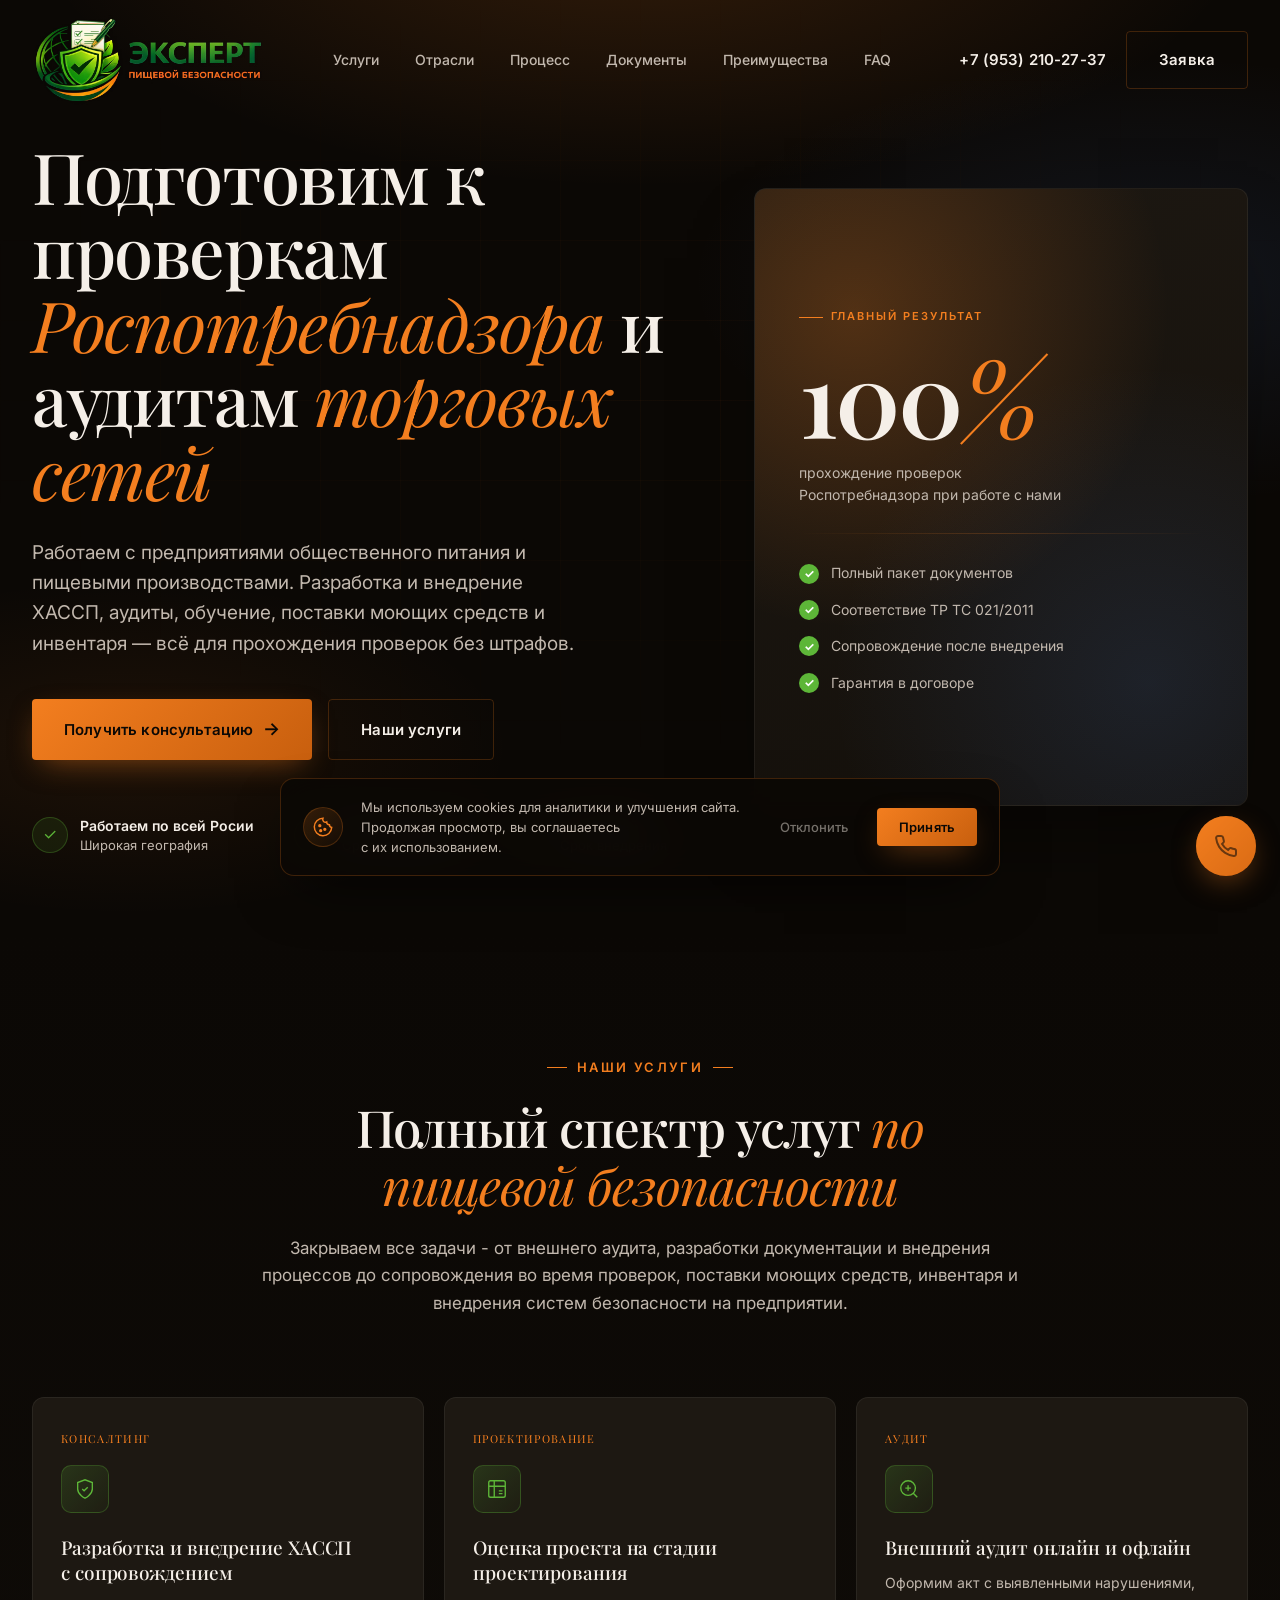
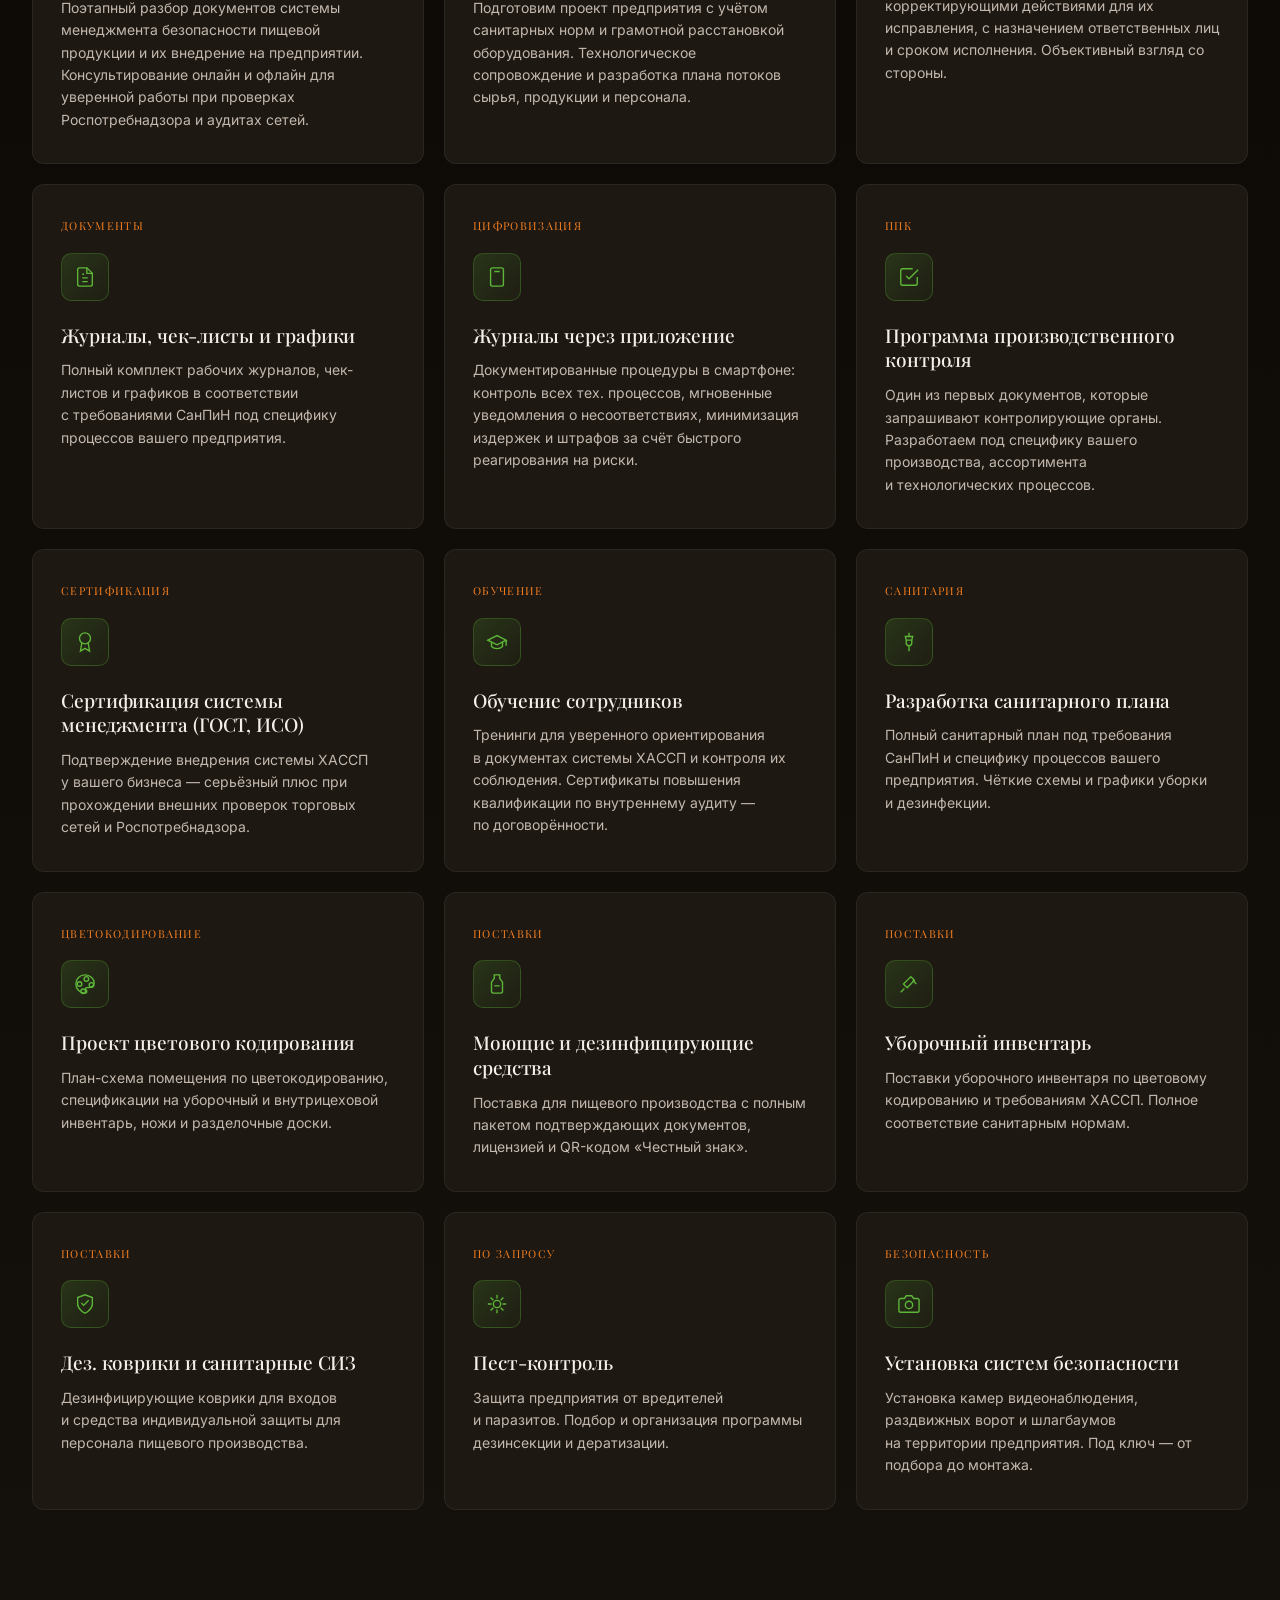
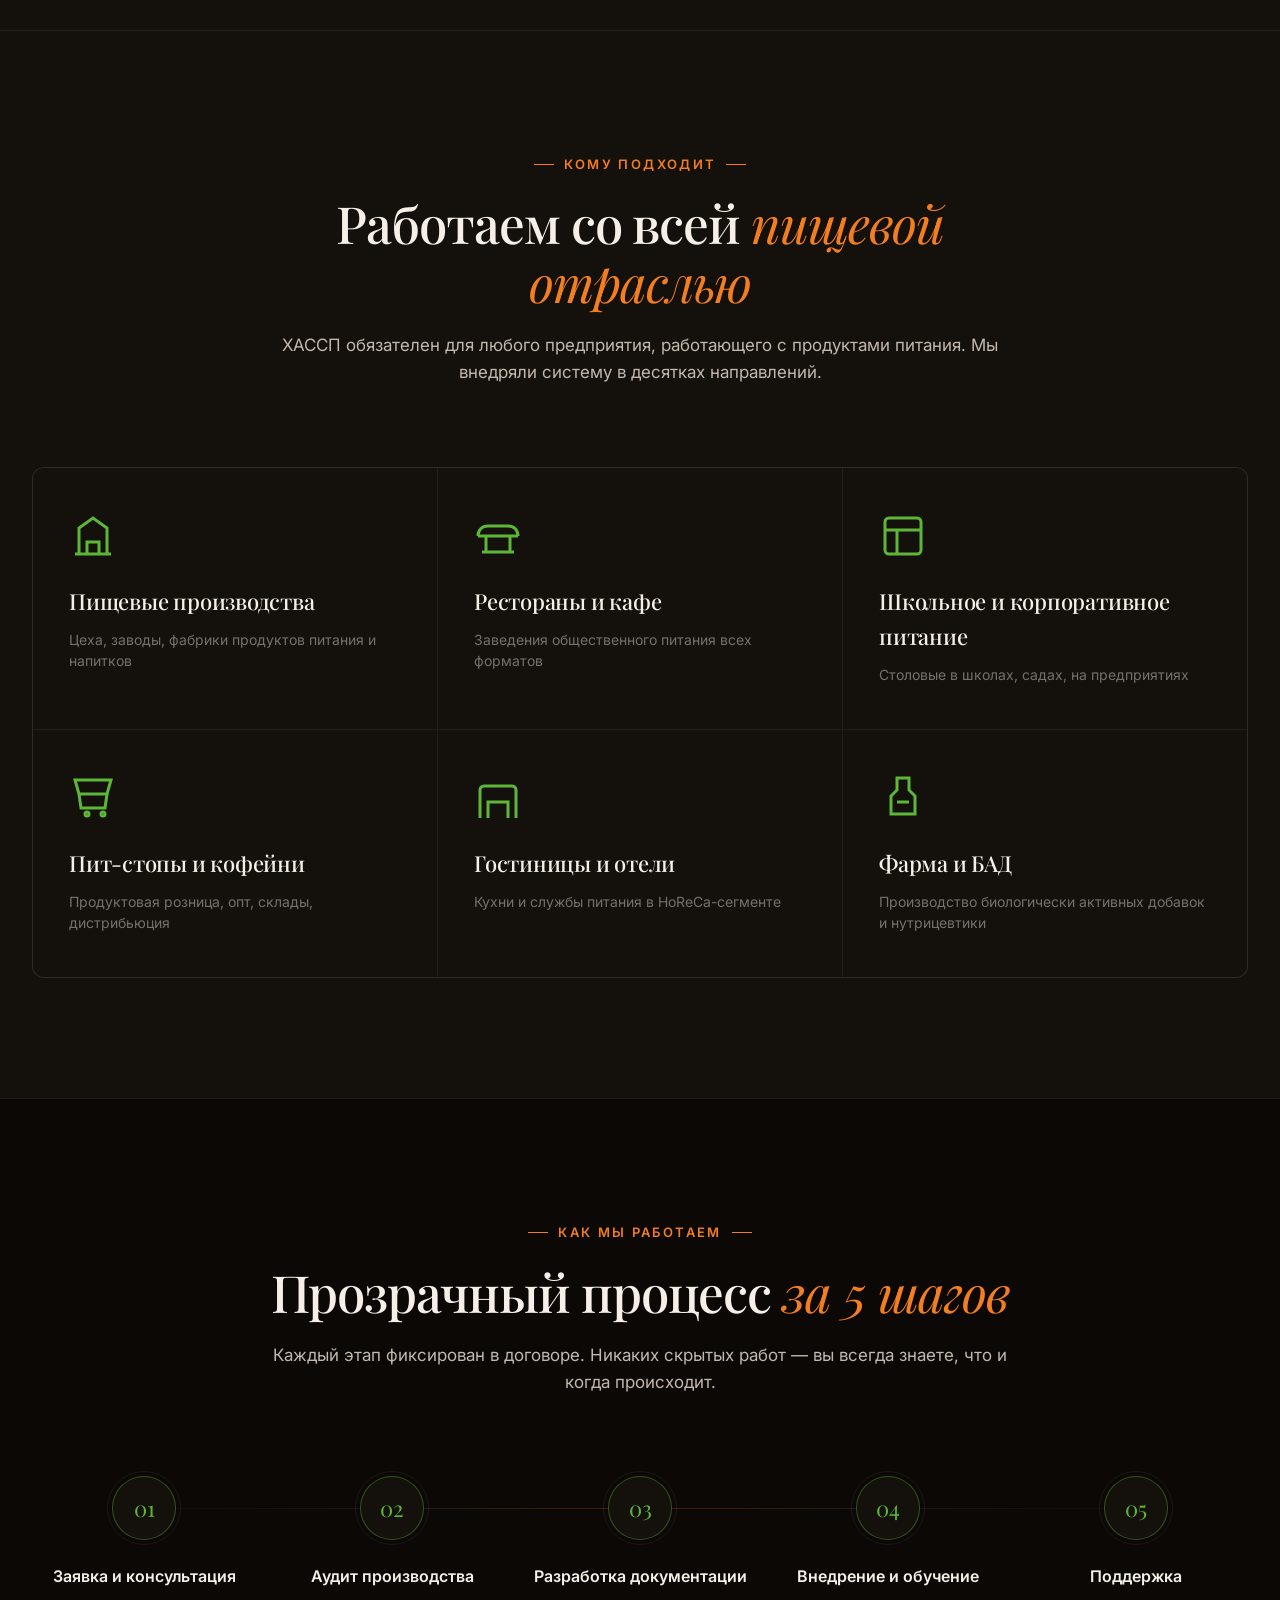
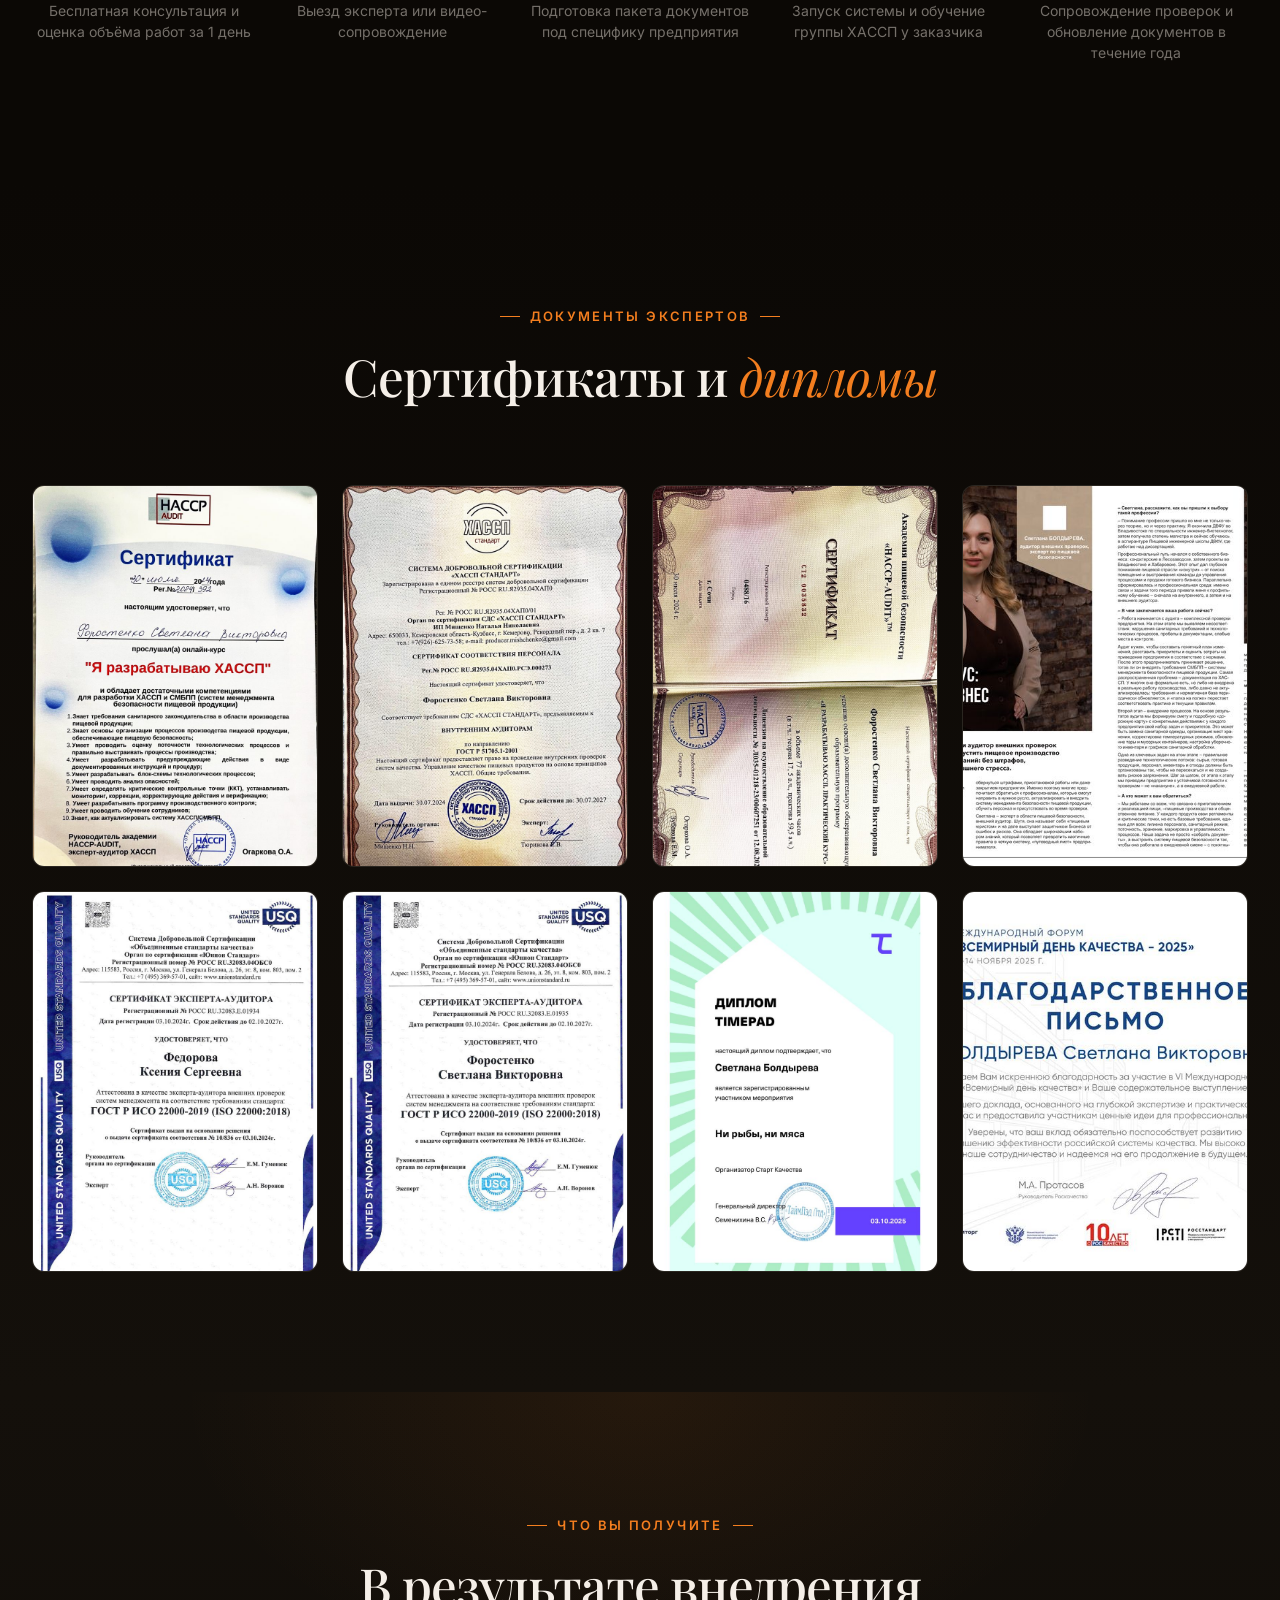
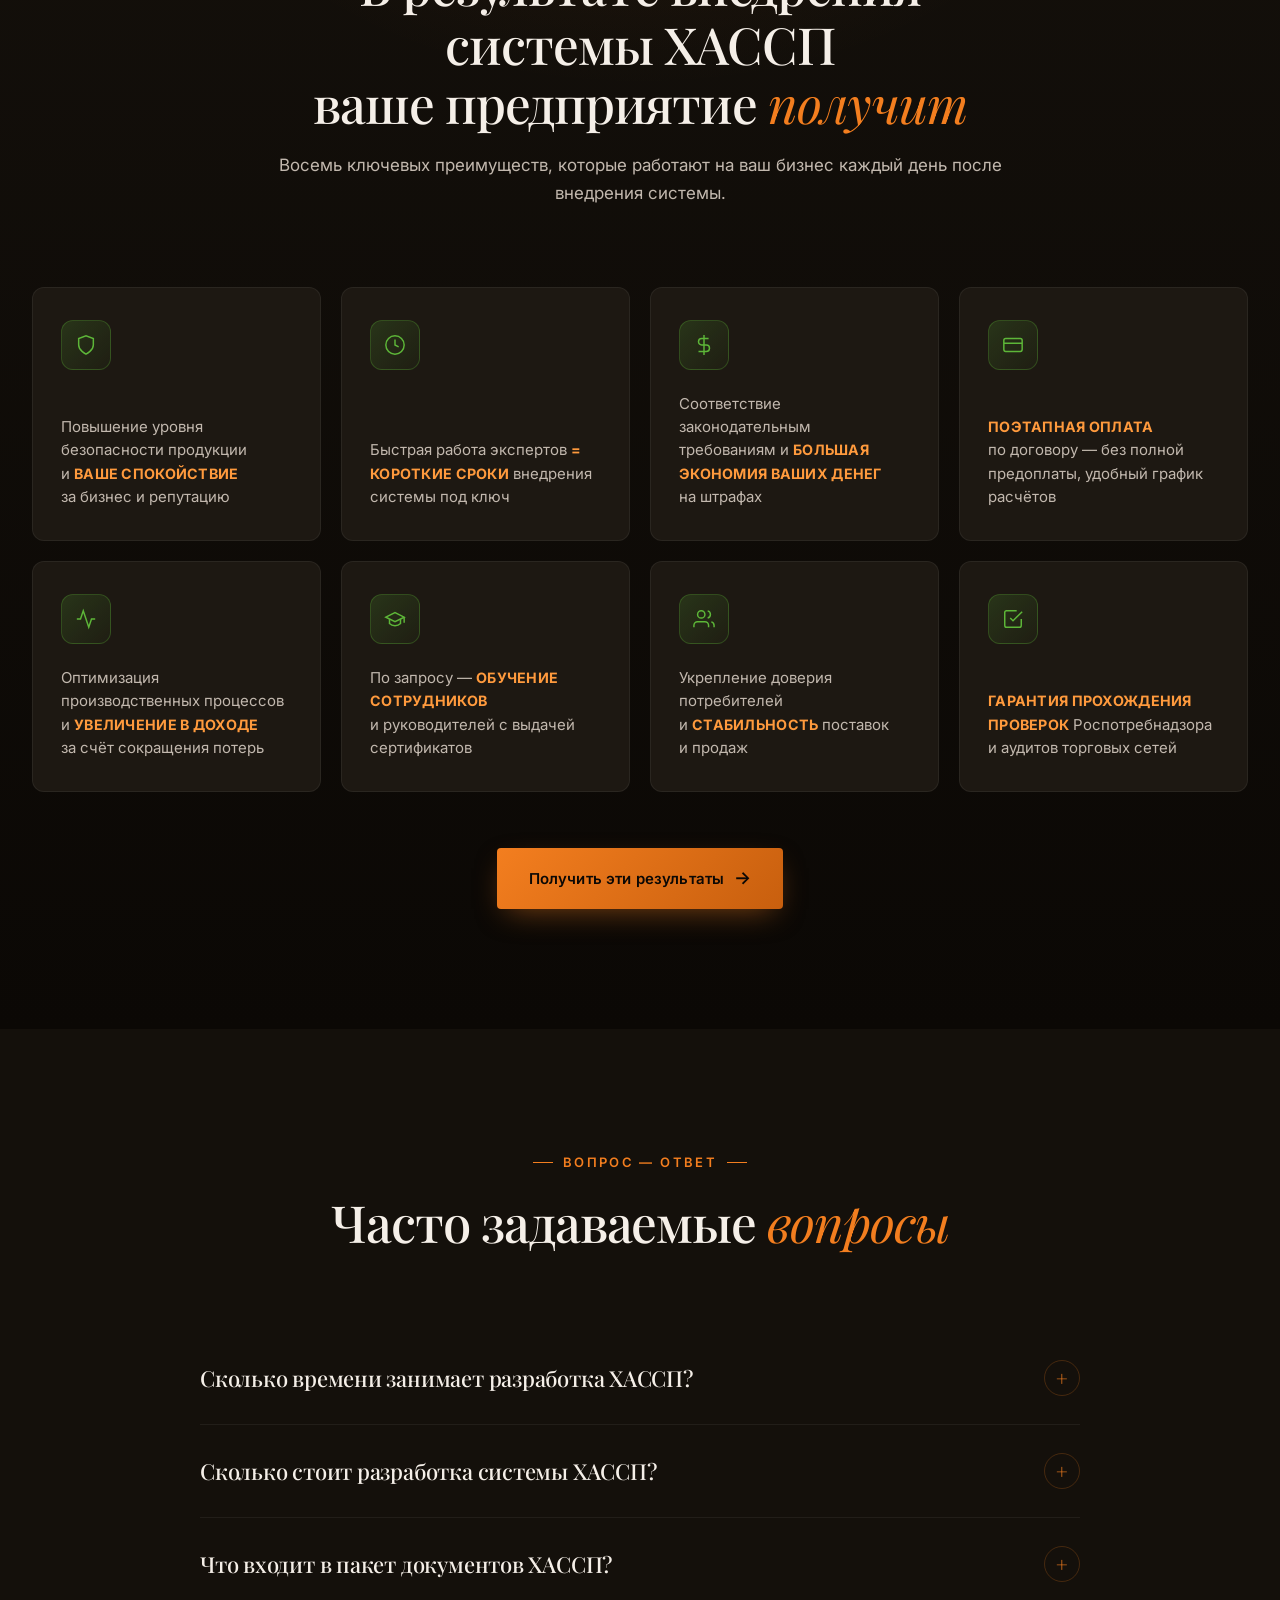
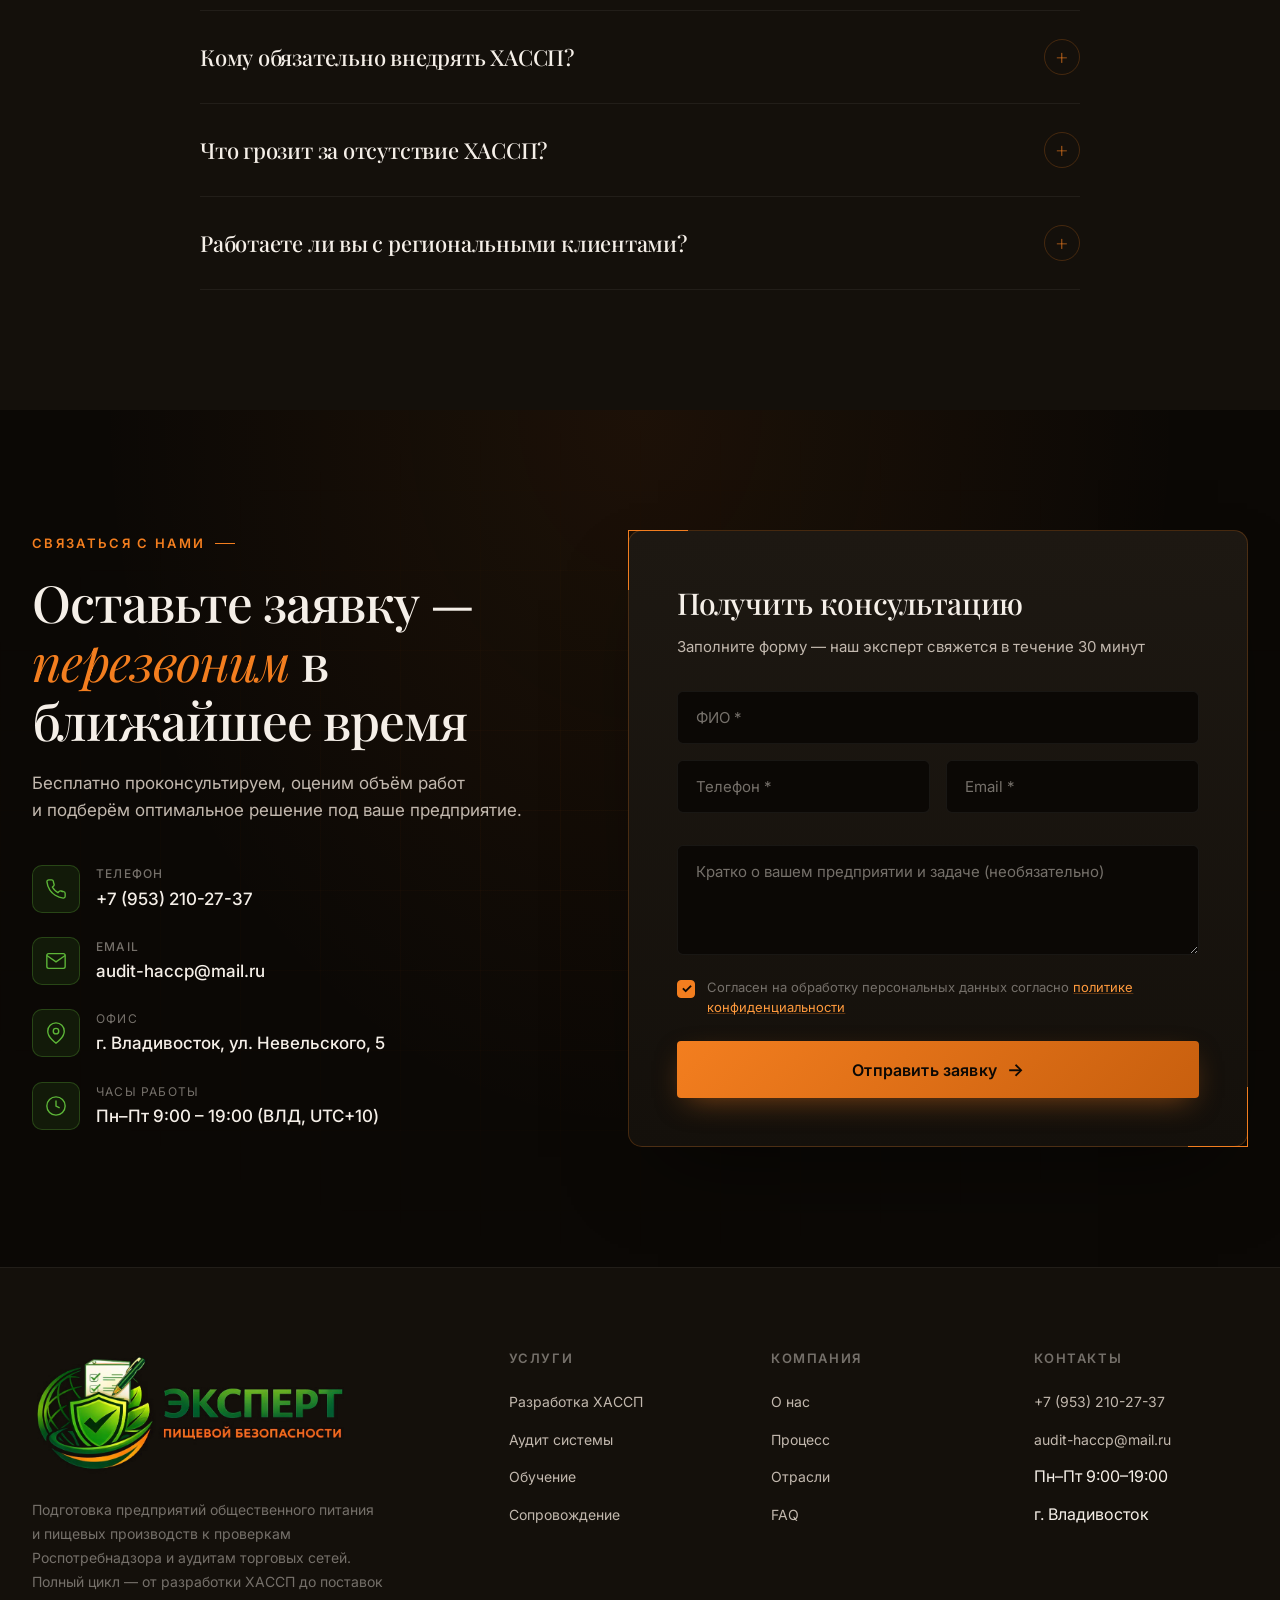
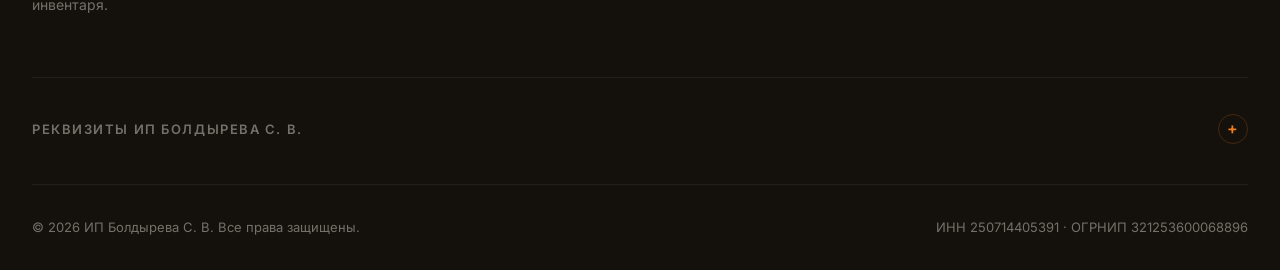
==== index.html @ 859c4bc2 "Some remarks" ====
<!DOCTYPE html>
<html lang="ru" dir="ltr">
<head>
<meta charset="UTF-8">
<meta name="viewport" content="width=device-width, initial-scale=1.0">
<meta http-equiv="X-UA-Compatible" content="IE=edge">

<!-- Primary Meta Tags -->
<title>Эксперт пищевой безопасности — ХАССП, аудит и подготовка к Роспотребнадзору во Владивостоке</title>
<meta name="description" content="Разработка и внедрение ХАССП под ключ для предприятий общепита и пищевых производств. Подготовка к проверкам Роспотребнадзора и аудитам торговых сетей. Гарантия в договоре. Владивосток, работаем по всей России.">
<meta name="keywords" content="ХАССП, HACCP, разработка ХАССП, внедрение ХАССП, ХАССП Владивосток, ХАССП Приморский край, аудит ХАССП, проверка Роспотребнадзора, подготовка к проверке Роспотребнадзора, программа производственного контроля, ППК, безопасность пищевой продукции, ТР ТС 021/2011, санитарный план, цветовое кодирование, аудит торговых сетей, обучение ХАССП, сертификация ИСО, ГОСТ Р ИСО 22000, моющие средства для пищевых производств, пест-контроль">
<meta name="author" content="ИП Болдырева Светлана Викторовна">
<meta name="robots" content="index, follow, max-snippet:-1, max-image-preview:large, max-video-preview:-1">
<meta name="googlebot" content="index, follow">
<meta name="yandex" content="index, follow">

<!-- Geo / Russian local SEO -->
<meta name="geo.region" content="RU-PRI">
<meta name="geo.placename" content="Владивосток">
<meta name="geo.position" content="43.1198;131.8869">
<meta name="ICBM" content="43.1198, 131.8869">

<!-- Theme & PWA -->
<meta name="theme-color" content="#0B0805">
<meta name="msapplication-TileColor" content="#0B0805">
<meta name="format-detection" content="telephone=no">
<link rel="manifest" href="manifest.json">

<!-- Favicons -->
<link rel="icon" type="image/x-icon" href="favicon.ico">
<link rel="icon" type="image/png" sizes="16x16" href="favicon-16.png">
<link rel="icon" type="image/png" sizes="32x32" href="favicon-32.png">
<link rel="icon" type="image/png" sizes="192x192" href="favicon-192.png">
<link rel="icon" type="image/png" sizes="512x512" href="favicon-512.png">
<link rel="apple-touch-icon" sizes="180x180" href="apple-touch-icon.png">

<!-- Canonical (REPLACE example.ru with real domain when registered) -->
<link rel="canonical" href="https://example.ru/">

<!-- Open Graph (Facebook, VK, Telegram) -->
<meta property="og:type" content="website">
<meta property="og:locale" content="ru_RU">
<meta property="og:site_name" content="Эксперт пищевой безопасности">
<meta property="og:title" content="Эксперт пищевой безопасности — ХАССП и подготовка к проверкам">
<meta property="og:description" content="Разработка и внедрение ХАССП под ключ. Подготовка к проверкам Роспотребнадзора и аудитам торговых сетей. Владивосток.">
<meta property="og:url" content="https://example.ru/">
<meta property="og:image" content="https://example.ru/og-image.jpg">
<meta property="og:image:width" content="1200">
<meta property="og:image:height" content="630">
<meta property="og:image:type" content="image/jpeg">
<meta property="og:image:alt" content="Эксперт пищевой безопасности — логотип на тёмном фоне">

<!-- Twitter Card -->
<meta name="twitter:card" content="summary_large_image">
<meta name="twitter:title" content="Эксперт пищевой безопасности — ХАССП и проверки Роспотребнадзора">
<meta name="twitter:description" content="Разработка и внедрение ХАССП. Подготовка к проверкам без штрафов. Владивосток, по всей России.">
<meta name="twitter:image" content="https://example.ru/og-image.jpg">

<!-- Yandex / Google site verification (UNCOMMENT and paste your codes after registering) -->
<!-- <meta name="yandex-verification" content="ВАШ_КОД_ЯНДЕКС_ВЕБМАСТЕР"> -->
<!-- <meta name="google-site-verification" content="ВАШ_КОД_GOOGLE_SEARCH_CONSOLE"> -->

<link rel="preconnect" href="https://fonts.googleapis.com">
<link rel="preconnect" href="https://fonts.gstatic.com" crossorigin>
<link href="https://fonts.googleapis.com/css2?family=Inter:wght@300;400;500;600;700&family=Playfair+Display:wght@400;500;600;700&display=swap" rel="stylesheet">
<style>
  :root {
    --bg-0: #0B0805;
    --bg-1: #14100B;
    --bg-2: #1D1812;
    --bg-3: #261F18;
    /* primary brand: orange from logo "ПИЩЕВОЙ БЕЗОПАСНОСТИ" */
    --gold: #F37E1F;
    --gold-light: #FF9A3D;
    --gold-dark: #C85F0E;
    /* secondary brand: green from logo "ЭКСПЕРТ" — used very sparingly */
    --orange: #5DB638;
    --orange-light: #7DD455;
    --blue: #4A7BCB;
    --text-primary: #F5EFE8;
    --text-secondary: #C2B8AE;
    --text-muted: #75706A;
    --border: rgba(243, 126, 31, 0.22);
    --border-soft: rgba(255, 255, 255, 0.06);
    --shadow-gold: 0 20px 60px -20px rgba(243, 126, 31, 0.35);
    --serif: 'Playfair Display', 'Times New Roman', serif;
    --sans: 'Inter', -apple-system, BlinkMacSystemFont, 'Segoe UI', sans-serif;
  }

  * { margin: 0; padding: 0; box-sizing: border-box; }

  html { scroll-behavior: smooth; }

  body {
    font-family: var(--sans);
    background: var(--bg-0);
    color: var(--text-primary);
    line-height: 1.6;
    -webkit-font-smoothing: antialiased;
    -moz-osx-font-smoothing: grayscale;
    overflow-x: hidden;
  }

  ::selection { background: var(--gold); color: var(--bg-0); }

  a { color: inherit; text-decoration: none; transition: color .2s ease; }
  img { max-width: 100%; display: block; }
  button { font-family: inherit; cursor: pointer; border: none; background: none; color: inherit; }

  .container {
    max-width: 1280px;
    margin: 0 auto;
    padding: 0 32px;
  }

  /* ============ NAVIGATION ============ */
  .nav {
    position: fixed;
    top: 0;
    left: 0;
    right: 0;
    z-index: 100;
    padding: 12px 0;
    transition: all .35s ease;
    backdrop-filter: blur(0px);
  }
  .nav.scrolled {
    background: rgba(11, 8, 5, 0.88);
    backdrop-filter: blur(20px);
    border-bottom: 1px solid var(--border-soft);
    padding: 8px 0;
  }
  .nav-inner {
    display: flex;
    align-items: center;
    justify-content: space-between;
    gap: 32px;
  }
  .logo {
    display: flex;
    align-items: center;
    gap: 14px;
    line-height: 1;
  }
  .logo-img {
    display: block;
    height: 96px;
    width: auto;
    transition: height .35s ease;
  }
  .nav.scrolled .logo-img { height: 72px; }
  .footer-brand .logo-img { height: 130px; }
  @media (max-width: 720px) {
    .logo-img { height: 64px; }
    .nav.scrolled .logo-img { height: 54px; }
    .footer-brand .logo-img { height: 92px; }
  }
  .nav-links {
    display: flex;
    gap: 36px;
    list-style: none;
    font-size: 14px;
    font-weight: 500;
  }
  .nav-links a {
    color: var(--text-secondary);
    position: relative;
  }
  .nav-links a:hover { color: var(--gold-light); }
  .nav-cta {
    display: flex;
    align-items: center;
    gap: 20px;
  }
  .nav-phone {
    font-weight: 600;
    font-size: 15px;
    letter-spacing: 0.01em;
  }
  .nav-phone:hover { color: var(--gold-light); }

  .burger {
    display: none;
    width: 40px;
    height: 40px;
    flex-direction: column;
    justify-content: center;
    align-items: center;
    gap: 5px;
  }
  .burger span {
    width: 22px;
    height: 2px;
    background: var(--text-primary);
    transition: all .3s ease;
  }
  .burger.open span:nth-child(1) { transform: translateY(7px) rotate(45deg); }
  .burger.open span:nth-child(2) { opacity: 0; }
  .burger.open span:nth-child(3) { transform: translateY(-7px) rotate(-45deg); }

  /* ============ BUTTONS ============ */
  .btn {
    display: inline-flex;
    align-items: center;
    justify-content: center;
    gap: 10px;
    padding: 16px 32px;
    font-family: var(--sans);
    font-size: 15px;
    font-weight: 600;
    letter-spacing: 0.01em;
    border-radius: 4px;
    transition: all .3s cubic-bezier(.2,.8,.2,1);
    cursor: pointer;
    white-space: nowrap;
  }
  .btn-primary {
    background: linear-gradient(135deg, var(--gold) 0%, var(--gold-dark) 100%);
    color: var(--bg-0);
    box-shadow: 0 10px 30px -10px rgba(243, 126, 31, 0.5);
  }
  .btn-primary:hover {
    transform: translateY(-2px);
    box-shadow: 0 16px 40px -10px rgba(243, 126, 31, 0.7);
  }
  .btn-outline {
    background: transparent;
    color: var(--text-primary);
    border: 1px solid var(--border);
  }
  .btn-outline:hover {
    background: rgba(243, 126, 31, 0.08);
    border-color: var(--gold);
    color: var(--gold-light);
  }
  .btn-ghost {
    color: var(--gold-light);
    padding: 12px 0;
    background: transparent;
    border: none;
  }
  .btn-ghost:hover { color: var(--gold); gap: 14px; }
  .btn-arrow { font-size: 18px; transition: transform .3s ease; }
  .btn:hover .btn-arrow { transform: translateX(4px); }

  /* ============ HERO ============ */
  .hero {
    min-height: 100vh;
    padding: 140px 0 80px;
    position: relative;
    overflow: hidden;
    display: flex;
    align-items: center;
  }
  .hero::before {
    content: '';
    position: absolute;
    inset: 0;
    background:
      radial-gradient(ellipse 80% 50% at 50% -10%, rgba(243, 126, 31, 0.18), transparent 60%),
      radial-gradient(ellipse 60% 40% at 90% 30%, rgba(74, 123, 203, 0.12), transparent 60%),
      radial-gradient(ellipse 50% 30% at 10% 80%, rgba(243, 126, 31, 0.08), transparent 60%);
    pointer-events: none;
  }
  .hero::after {
    content: '';
    position: absolute;
    inset: 0;
    background-image:
      linear-gradient(rgba(243, 126, 31, 0.04) 1px, transparent 1px),
      linear-gradient(90deg, rgba(243, 126, 31, 0.04) 1px, transparent 1px);
    background-size: 80px 80px;
    mask-image: radial-gradient(ellipse 80% 60% at 50% 40%, black, transparent 70%);
    -webkit-mask-image: radial-gradient(ellipse 80% 60% at 50% 40%, black, transparent 70%);
    pointer-events: none;
  }
  .hero-grid {
    display: grid;
    grid-template-columns: 1.3fr 1fr;
    gap: 80px;
    align-items: center;
    position: relative;
    z-index: 1;
  }
  .hero h1 {
    font-family: var(--serif);
    font-size: clamp(40px, 5.5vw, 76px);
    font-weight: 500;
    line-height: 1.05;
    letter-spacing: -0.02em;
    margin-bottom: 28px;
  }
  .hero h1 .accent {
    color: var(--gold);
    font-style: italic;
    font-weight: 400;
  }
  .hero-subtitle {
    font-size: 19px;
    line-height: 1.6;
    color: var(--text-secondary);
    margin-bottom: 40px;
    max-width: 560px;
  }
  .hero-actions {
    display: flex;
    gap: 16px;
    flex-wrap: wrap;
    margin-bottom: 56px;
  }
  .hero-trust {
    display: flex;
    gap: 40px;
    flex-wrap: wrap;
  }
  .hero-trust-item {
    display: flex;
    align-items: center;
    gap: 12px;
  }
  .hero-trust-icon {
    width: 36px;
    height: 36px;
    border-radius: 50%;
    background: rgba(243, 126, 31, 0.1);
    border: 1px solid var(--border);
    display: flex;
    align-items: center;
    justify-content: center;
    color: var(--gold);
    font-size: 16px;
    flex-shrink: 0;
  }
  .hero-trust-text {
    font-size: 13px;
    color: var(--text-secondary);
    line-height: 1.4;
  }
  .hero-trust-text strong {
    display: block;
    color: var(--text-primary);
    font-weight: 600;
    font-size: 14px;
  }

  /* Hero card / visual */
  .hero-card {
    position: relative;
    aspect-ratio: 4/5;
    border-radius: 12px;
    background: linear-gradient(160deg, var(--bg-2), var(--bg-1));
    border: 1px solid var(--border-soft);
    overflow: hidden;
    box-shadow: 0 40px 80px -30px rgba(0,0,0,0.5);
  }
  .hero-card::before {
    content: '';
    position: absolute;
    inset: 0;
    background:
      radial-gradient(circle at 20% 20%, rgba(243, 126, 31, 0.25), transparent 50%),
      radial-gradient(circle at 80% 80%, rgba(74, 123, 203, 0.15), transparent 50%);
  }
  .hero-card-content {
    position: absolute;
    inset: 0;
    padding: 44px;
    display: flex;
    flex-direction: column;
    justify-content: center;
    gap: 28px;
  }
  .hero-card-stat {
    text-align: left;
  }
  .hero-card-eyebrow {
    display: inline-flex;
    align-items: center;
    gap: 8px;
    font-size: 11px;
    font-weight: 600;
    letter-spacing: 0.18em;
    color: var(--gold);
    text-transform: uppercase;
    margin-bottom: 18px;
  }
  .hero-card-eyebrow::before {
    content: '';
    width: 24px;
    height: 1px;
    background: var(--gold);
  }
  .hero-card-stat-num {
    font-family: var(--serif);
    font-size: 104px;
    font-weight: 600;
    line-height: 1;
    color: var(--text-primary);
    letter-spacing: -0.03em;
  }
  .hero-card-stat-num span {
    color: var(--gold);
    font-style: italic;
    font-weight: 400;
  }
  .hero-card-stat-label {
    font-size: 14px;
    color: var(--text-secondary);
    margin-top: 14px;
    max-width: 280px;
    line-height: 1.55;
  }
  .hero-card-divider {
    height: 1px;
    background: linear-gradient(90deg, transparent, var(--border), transparent);
  }
  .hero-card-list {
    display: grid;
    gap: 14px;
  }
  .hero-card-list-item {
    display: flex;
    align-items: center;
    gap: 12px;
    font-size: 14px;
    color: var(--text-secondary);
  }
  .hero-card-check {
    width: 20px;
    height: 20px;
    border-radius: 50%;
    background: var(--gold);
    color: var(--bg-0);
    display: flex;
    align-items: center;
    justify-content: center;
    font-size: 12px;
    font-weight: 700;
    flex-shrink: 0;
  }

  /* ============ SECTIONS ============ */
  section { position: relative; }
  .section { padding: 120px 0; }
  .section-header {
    max-width: 760px;
    margin: 0 auto 80px;
    text-align: center;
  }
  .section-eyebrow {
    display: inline-block;
    font-size: 13px;
    font-weight: 600;
    letter-spacing: 0.18em;
    color: var(--gold);
    text-transform: uppercase;
    margin-bottom: 20px;
    position: relative;
    padding: 0 30px;
  }
  .section-eyebrow::before, .section-eyebrow::after {
    content: '';
    position: absolute;
    top: 50%;
    width: 20px;
    height: 1px;
    background: var(--gold);
  }
  .section-eyebrow::before { left: 0; }
  .section-eyebrow::after { right: 0; }
  .section-title {
    font-family: var(--serif);
    font-size: clamp(32px, 4vw, 52px);
    font-weight: 500;
    line-height: 1.15;
    letter-spacing: -0.02em;
    margin-bottom: 20px;
  }
  .section-title .accent { color: var(--gold); font-style: italic; font-weight: 400; }
  .section-subtitle {
    font-size: 17px;
    line-height: 1.6;
    color: var(--text-secondary);
  }
  .section-header.left { text-align: left; margin-left: 0; }
  .section-header.left .section-eyebrow { padding-left: 0; }
  .section-header.left .section-eyebrow::before { display: none; }

  /* ============ SERVICES ============ */
  .services {
    background:
      linear-gradient(180deg, var(--bg-0) 0%, var(--bg-1) 100%);
  }
  .services-grid {
    display: grid;
    grid-template-columns: repeat(3, 1fr);
    gap: 20px;
  }
  .service-card {
    background: var(--bg-2);
    border: 1px solid var(--border-soft);
    border-radius: 12px;
    padding: 32px 28px;
    position: relative;
    overflow: hidden;
    transition: all .4s cubic-bezier(.2,.8,.2,1);
    display: flex;
    flex-direction: column;
  }
  .service-card::before {
    content: '';
    position: absolute;
    top: 0;
    left: 0;
    width: 100%;
    height: 1px;
    background: linear-gradient(90deg, transparent, var(--gold), transparent);
    opacity: 0;
    transition: opacity .4s ease;
  }
  .service-card::after {
    content: '';
    position: absolute;
    top: 0;
    right: 0;
    width: 220px;
    height: 220px;
    background: radial-gradient(circle, rgba(243, 126, 31, 0.08), transparent 70%);
    pointer-events: none;
    opacity: 0;
    transition: opacity .4s ease;
  }
  .service-card:hover {
    border-color: var(--border);
    transform: translateY(-4px);
  }
  .service-card:hover::before, .service-card:hover::after { opacity: 1; }
  .service-num {
    font-family: var(--serif);
    font-size: 14px;
    color: var(--gold);
    margin-bottom: 24px;
    letter-spacing: 0.1em;
  }
  .service-icon {
    width: 56px;
    height: 56px;
    border-radius: 10px;
    background: linear-gradient(135deg, rgba(243, 126, 31, 0.15), rgba(243, 126, 31, 0.05));
    border: 1px solid var(--border);
    display: flex;
    align-items: center;
    justify-content: center;
    margin-bottom: 28px;
    color: var(--gold);
  }
  .service-icon svg { width: 26px; height: 26px; stroke-width: 1.5; }
  .service-title {
    font-family: var(--serif);
    font-size: 26px;
    font-weight: 500;
    line-height: 1.25;
    margin-bottom: 14px;
    letter-spacing: -0.01em;
  }
  .service-desc {
    color: var(--text-secondary);
    font-size: 15px;
    line-height: 1.65;
    margin-bottom: 24px;
  }
  .service-list {
    list-style: none;
    margin-bottom: 28px;
  }
  .service-list li {
    padding: 10px 0;
    border-top: 1px solid var(--border-soft);
    font-size: 14px;
    color: var(--text-secondary);
    display: flex;
    align-items: center;
    gap: 10px;
  }
  .service-list li::before {
    content: '';
    width: 4px;
    height: 4px;
    background: var(--gold);
    border-radius: 50%;
    flex-shrink: 0;
  }

  /* ============ INDUSTRIES ============ */
  .industries {
    background: var(--bg-1);
    border-top: 1px solid var(--border-soft);
    border-bottom: 1px solid var(--border-soft);
  }
  .industries-grid {
    display: grid;
    grid-template-columns: repeat(3, 1fr);
    gap: 1px;
    background: var(--border-soft);
    border: 1px solid var(--border-soft);
    border-radius: 12px;
    overflow: hidden;
  }
  .industry {
    background: var(--bg-1);
    padding: 44px 36px;
    transition: all .3s ease;
    cursor: default;
  }
  .industry:hover {
    background: var(--bg-2);
  }
  .industry-icon {
    width: 48px;
    height: 48px;
    color: var(--gold);
    margin-bottom: 24px;
  }
  .industry-icon svg { width: 100%; height: 100%; stroke-width: 1.5; }
  .industry-title {
    font-family: var(--serif);
    font-size: 22px;
    font-weight: 500;
    margin-bottom: 10px;
    letter-spacing: -0.01em;
  }
  .industry-desc {
    color: var(--text-muted);
    font-size: 14px;
    line-height: 1.5;
  }

  /* ============ PROCESS ============ */
  .process-grid {
    display: grid;
    grid-template-columns: repeat(5, 1fr);
    gap: 24px;
    position: relative;
  }
  .process-grid::before {
    content: '';
    position: absolute;
    top: 32px;
    left: 5%;
    right: 5%;
    height: 1px;
    background: linear-gradient(90deg, transparent, var(--border), transparent);
    z-index: 0;
  }
  .process-step {
    position: relative;
    z-index: 1;
    text-align: center;
  }
  .process-step-num {
    width: 64px;
    height: 64px;
    border-radius: 50%;
    background: var(--bg-1);
    border: 1px solid var(--border);
    display: flex;
    align-items: center;
    justify-content: center;
    font-family: var(--serif);
    font-size: 22px;
    color: var(--gold);
    margin: 0 auto 24px;
    position: relative;
  }
  .process-step-num::after {
    content: '';
    position: absolute;
    inset: -6px;
    border: 1px solid var(--border-soft);
    border-radius: 50%;
  }
  .process-step-title {
    font-size: 16px;
    font-weight: 600;
    margin-bottom: 10px;
    color: var(--text-primary);
  }
  .process-step-desc {
    font-size: 14px;
    color: var(--text-muted);
    line-height: 1.5;
  }

  /* ============ ADVANTAGES ============ */
  .advantages {
    background: linear-gradient(180deg, var(--bg-1) 0%, var(--bg-0) 100%);
  }
  .adv-layout {
    display: grid;
    grid-template-columns: 1fr 1.2fr;
    gap: 80px;
    align-items: center;
  }
  .adv-list {
    display: grid;
    gap: 1px;
    background: var(--border-soft);
    border-top: 1px solid var(--border-soft);
    border-bottom: 1px solid var(--border-soft);
  }
  .adv-item {
    background: var(--bg-0);
    padding: 32px 0;
    display: grid;
    grid-template-columns: 60px 1fr auto;
    gap: 24px;
    align-items: center;
    transition: all .3s ease;
  }
  .adv-item:hover { background: var(--bg-2); padding-left: 12px; padding-right: 12px; }
  .adv-num {
    font-family: var(--serif);
    font-size: 14px;
    color: var(--gold);
    letter-spacing: 0.1em;
  }
  .adv-content h3 {
    font-family: var(--serif);
    font-size: 22px;
    font-weight: 500;
    margin-bottom: 8px;
    letter-spacing: -0.01em;
  }
  .adv-content p {
    color: var(--text-secondary);
    font-size: 14px;
    line-height: 1.6;
  }
  .adv-arrow {
    color: var(--text-muted);
    font-size: 22px;
    transition: all .3s ease;
  }
  .adv-item:hover .adv-arrow { color: var(--gold); transform: translateX(4px); }
  .adv-text .section-eyebrow { padding-left: 0; }
  .adv-text .section-eyebrow::before { display: none; }

  /* ============ FAQ ============ */
  .faq {
    background: var(--bg-1);
  }
  .faq-list {
    max-width: 880px;
    margin: 0 auto;
  }
  .faq-item {
    border-bottom: 1px solid var(--border-soft);
  }
  .faq-question {
    width: 100%;
    padding: 28px 0;
    display: flex;
    justify-content: space-between;
    align-items: center;
    gap: 24px;
    text-align: left;
    font-family: var(--serif);
    font-size: 22px;
    font-weight: 500;
    color: var(--text-primary);
    transition: color .2s ease;
    letter-spacing: -0.01em;
  }
  .faq-question:hover { color: var(--gold-light); }
  .faq-toggle {
    width: 36px;
    height: 36px;
    border-radius: 50%;
    border: 1px solid var(--border);
    color: var(--gold);
    flex-shrink: 0;
    display: flex;
    align-items: center;
    justify-content: center;
    transition: all .3s ease;
    font-size: 20px;
  }
  .faq-item.open .faq-toggle {
    background: var(--gold);
    color: var(--bg-0);
    transform: rotate(45deg);
  }
  .faq-answer {
    max-height: 0;
    overflow: hidden;
    transition: max-height .4s ease, padding .4s ease;
  }
  .faq-item.open .faq-answer {
    max-height: 400px;
    padding-bottom: 28px;
  }
  .faq-answer p {
    color: var(--text-secondary);
    font-size: 16px;
    line-height: 1.7;
    max-width: 760px;
  }

  /* ============ CONTACT FORM ============ */
  .contact {
    background:
      radial-gradient(ellipse at top, rgba(243, 126, 31, 0.08), transparent 60%),
      var(--bg-0);
    overflow: hidden;
    position: relative;
  }
  .contact::before {
    content: '';
    position: absolute;
    inset: 0;
    background-image:
      linear-gradient(rgba(243, 126, 31, 0.04) 1px, transparent 1px),
      linear-gradient(90deg, rgba(243, 126, 31, 0.04) 1px, transparent 1px);
    background-size: 80px 80px;
    mask-image: radial-gradient(ellipse 60% 50% at 50% 50%, black, transparent);
    -webkit-mask-image: radial-gradient(ellipse 60% 50% at 50% 50%, black, transparent);
    pointer-events: none;
  }
  .contact-grid {
    display: grid;
    grid-template-columns: 1fr 1.2fr;
    gap: 80px;
    align-items: start;
    position: relative;
    z-index: 1;
  }
  .contact-info .section-eyebrow { padding-left: 0; }
  .contact-info .section-eyebrow::before { display: none; }
  .contact-list {
    margin-top: 40px;
    display: grid;
    gap: 24px;
  }
  .contact-item {
    display: grid;
    grid-template-columns: 48px 1fr;
    gap: 16px;
    align-items: center;
  }
  .contact-icon {
    width: 48px;
    height: 48px;
    border-radius: 10px;
    background: rgba(243, 126, 31, 0.08);
    border: 1px solid var(--border);
    display: flex;
    align-items: center;
    justify-content: center;
    color: var(--gold);
  }
  .contact-icon svg { width: 22px; height: 22px; stroke-width: 1.5; }
  .contact-label {
    font-size: 12px;
    color: var(--text-muted);
    letter-spacing: 0.1em;
    text-transform: uppercase;
    margin-bottom: 2px;
  }
  .contact-value {
    font-size: 17px;
    font-weight: 500;
    color: var(--text-primary);
  }
  .contact-value:hover { color: var(--gold-light); }

  .form-card {
    background: linear-gradient(180deg, var(--bg-2), var(--bg-1));
    border: 1px solid var(--border);
    border-radius: 14px;
    padding: 48px;
    position: relative;
    box-shadow: 0 40px 80px -30px rgba(0,0,0,0.5);
  }
  .form-card-corner {
    position: absolute;
    width: 60px;
    height: 60px;
    border: 1px solid var(--gold);
  }
  .form-card-corner.tl { top: -1px; left: -1px; border-right: 0; border-bottom: 0; }
  .form-card-corner.br { bottom: -1px; right: -1px; border-left: 0; border-top: 0; }
  .form-title {
    font-family: var(--serif);
    font-size: 30px;
    font-weight: 500;
    margin-bottom: 8px;
    letter-spacing: -0.01em;
  }
  .form-subtitle {
    color: var(--text-secondary);
    margin-bottom: 32px;
    font-size: 15px;
  }
  .form-row {
    display: grid;
    grid-template-columns: 1fr 1fr;
    gap: 16px;
    margin-bottom: 16px;
  }
  .form-field {
    margin-bottom: 16px;
    position: relative;
  }
  .form-field input,
  .form-field textarea {
    width: 100%;
    padding: 16px 18px;
    background: var(--bg-0);
    border: 1px solid var(--border-soft);
    border-radius: 6px;
    color: var(--text-primary);
    font-family: inherit;
    font-size: 15px;
    transition: all .25s ease;
    font-weight: 400;
  }
  .form-field textarea {
    resize: vertical;
    min-height: 110px;
    font-family: inherit;
  }
  .form-field input::placeholder,
  .form-field textarea::placeholder {
    color: var(--text-muted);
  }
  .form-field input:focus,
  .form-field textarea:focus {
    outline: none;
    border-color: var(--gold);
    box-shadow: 0 0 0 4px rgba(243, 126, 31, 0.08);
    background: var(--bg-1);
  }
  .form-field.invalid input,
  .form-field.invalid textarea {
    border-color: #E74C3C;
    box-shadow: 0 0 0 4px rgba(231, 76, 60, 0.08);
  }
  .form-error {
    display: none;
    font-size: 12px;
    color: #E74C3C;
    margin-top: 6px;
    padding-left: 4px;
  }
  .form-field.invalid .form-error { display: block; }
  .form-checkbox {
    display: flex;
    align-items: flex-start;
    gap: 12px;
    margin-bottom: 24px;
    cursor: pointer;
    font-size: 13px;
    color: var(--text-muted);
    line-height: 1.5;
  }
  .form-checkbox input { display: none; }
  .form-checkbox-mark {
    width: 18px;
    height: 18px;
    border: 1px solid var(--border-soft);
    border-radius: 4px;
    flex-shrink: 0;
    margin-top: 2px;
    position: relative;
    transition: all .2s ease;
  }
  .form-checkbox input:checked ~ .form-checkbox-mark {
    background: var(--gold);
    border-color: var(--gold);
  }
  .form-checkbox input:checked ~ .form-checkbox-mark::after {
    content: '✓';
    position: absolute;
    color: var(--bg-0);
    font-size: 13px;
    font-weight: 700;
    left: 50%;
    top: 50%;
    transform: translate(-50%, -50%);
  }
  .form-checkbox a { color: var(--gold-light); text-decoration: underline; text-decoration-color: rgba(243, 126, 31, 0.3); }
  .form-submit {
    width: 100%;
    padding: 18px;
    font-size: 16px;
  }
  .form-success {
    display: none;
    padding: 20px;
    background: rgba(46, 184, 92, 0.1);
    border: 1px solid rgba(46, 184, 92, 0.3);
    border-radius: 6px;
    color: #6ED88E;
    text-align: center;
    margin-bottom: 16px;
    font-size: 14px;
  }
  .form-success.show { display: block; }

  /* ============ FOOTER ============ */
  .footer {
    background: var(--bg-1);
    border-top: 1px solid var(--border-soft);
    padding: 80px 0 32px;
  }
  .footer-grid {
    display: grid;
    grid-template-columns: 2fr 1fr 1fr 1fr;
    gap: 48px;
    margin-bottom: 60px;
  }
  .footer-brand p {
    color: var(--text-muted);
    font-size: 14px;
    line-height: 1.7;
    margin-top: 20px;
    max-width: 360px;
  }
  .footer-col h4 {
    font-size: 13px;
    font-weight: 600;
    letter-spacing: 0.12em;
    color: var(--text-muted);
    text-transform: uppercase;
    margin-bottom: 20px;
  }
  .footer-col ul {
    list-style: none;
    display: grid;
    gap: 12px;
  }
  .footer-col a {
    color: var(--text-secondary);
    font-size: 14px;
  }
  .footer-col a:hover { color: var(--gold-light); }
  .footer-bottom {
    padding-top: 32px;
    border-top: 1px solid var(--border-soft);
    display: flex;
    justify-content: space-between;
    align-items: center;
    flex-wrap: wrap;
    gap: 16px;
    color: var(--text-muted);
    font-size: 13px;
  }

  /* Реквизиты в футере */
  .footer-requisites {
    margin-bottom: 32px;
    border-top: 1px solid var(--border-soft);
    padding-top: 28px;
  }
  .footer-requisites summary {
    list-style: none;
    cursor: pointer;
    display: flex;
    justify-content: space-between;
    align-items: center;
    font-size: 13px;
    font-weight: 600;
    letter-spacing: 0.12em;
    text-transform: uppercase;
    color: var(--text-muted);
    padding: 8px 0;
    transition: color .2s ease;
  }
  .footer-requisites summary:hover { color: var(--gold-light); }
  .footer-requisites summary::-webkit-details-marker { display: none; }
  .footer-requisites-toggle {
    width: 30px;
    height: 30px;
    border-radius: 50%;
    border: 1px solid var(--border);
    color: var(--gold);
    display: flex;
    align-items: center;
    justify-content: center;
    font-size: 16px;
    transition: all .3s ease;
  }
  .footer-requisites[open] .footer-requisites-toggle {
    background: var(--gold);
    color: var(--bg-0);
    transform: rotate(45deg);
  }
  .footer-requisites-grid {
    display: grid;
    grid-template-columns: repeat(4, 1fr);
    gap: 24px 32px;
    margin-top: 24px;
    padding: 28px 0 8px;
    border-top: 1px solid var(--border-soft);
  }
  .footer-req-label {
    font-size: 11px;
    font-weight: 600;
    letter-spacing: 0.14em;
    color: var(--text-muted);
    text-transform: uppercase;
    margin-bottom: 8px;
  }
  .footer-req-value {
    font-size: 13.5px;
    color: var(--text-secondary);
    line-height: 1.5;
    word-break: break-word;
  }
  @media (max-width: 1024px) {
    .footer-requisites-grid { grid-template-columns: repeat(2, 1fr); }
  }
  @media (max-width: 720px) {
    .footer-requisites-grid { grid-template-columns: 1fr; gap: 18px; }
  }

  /* ============ FLOATING BUTTON ============ */
  .float-btn {
    position: fixed;
    right: 24px;
    bottom: 24px;
    width: 60px;
    height: 60px;
    border-radius: 50%;
    background: linear-gradient(135deg, var(--gold), var(--gold-dark));
    color: var(--bg-0);
    display: flex;
    align-items: center;
    justify-content: center;
    box-shadow: 0 10px 30px -8px rgba(243, 126, 31, 0.5);
    z-index: 99;
    transition: transform .3s ease;
  }
  .float-btn:hover { transform: scale(1.08); }
  .float-btn::before {
    content: '';
    position: absolute;
    inset: 0;
    border-radius: 50%;
    background: var(--gold);
    opacity: 0.4;
    animation: ripple 2s infinite;
  }
  @keyframes ripple {
    0% { transform: scale(1); opacity: 0.4; }
    100% { transform: scale(1.6); opacity: 0; }
  }

  /* ============ ANIMATIONS ============ */
  .reveal {
    opacity: 0;
    transform: translateY(30px);
    transition: opacity .8s ease, transform .8s ease;
  }
  .reveal.in-view {
    opacity: 1;
    transform: translateY(0);
  }

  /* ============ RESPONSIVE ============ */
  @media (max-width: 1024px) {
    .hero-grid { grid-template-columns: 1fr; gap: 60px; }
    .hero-card { max-width: 480px; margin: 0 auto; aspect-ratio: 5/4; }
    .stats-grid { grid-template-columns: repeat(2, 1fr); gap: 40px 20px; }
    .stat:nth-child(2)::after { display: none; }
    .services-grid { grid-template-columns: 1fr; }
    .industries-grid { grid-template-columns: repeat(2, 1fr); }
    .process-grid { grid-template-columns: repeat(2, 1fr); }
    .process-grid::before { display: none; }
    .adv-layout { grid-template-columns: 1fr; gap: 60px; }
    .contact-grid { grid-template-columns: 1fr; gap: 60px; }
    .footer-grid { grid-template-columns: 1fr 1fr; gap: 40px; }
  }
  @media (max-width: 720px) {
    .container { padding: 0 20px; }
    .nav { padding: 16px 0; }
    .nav-links { display: none; }
    .nav-cta .nav-phone { display: none; }
    .nav-cta .btn { padding: 12px 18px; font-size: 13px; }
    .burger { display: flex; }
    .nav.menu-open .nav-links {
      display: flex;
      position: fixed;
      top: 70px;
      left: 0;
      right: 0;
      flex-direction: column;
      background: var(--bg-1);
      padding: 32px;
      gap: 24px;
      border-bottom: 1px solid var(--border-soft);
    }

    .hero { padding: 110px 0 60px; }
    .hero-trust { gap: 20px; }
    .hero-card { padding: 0; }
    .hero-card-content { padding: 28px; }
    .hero-card-stat-num { font-size: 64px; }

    .section { padding: 80px 0; }
    .section-header { margin-bottom: 50px; }

    .stats { padding: 40px 0; }
    .stats-grid { gap: 32px 20px; }
    .stat { padding: 0; }
    .stat:not(:last-child)::after { display: none; }
    .stat-num { font-size: 40px; }

    .service-card { padding: 32px 24px; }
    .industries-grid { grid-template-columns: 1fr; }
    .industry { padding: 32px 24px; }
    .process-grid { grid-template-columns: 1fr; gap: 32px; }

    .adv-item { grid-template-columns: 50px 1fr; padding: 24px 0; gap: 16px; }
    .adv-arrow { display: none; }

    .form-card { padding: 32px 24px; }
    .form-row { grid-template-columns: 1fr; gap: 0; }
    .faq-question { font-size: 17px; padding: 22px 0; }

    .footer-grid { grid-template-columns: 1fr; gap: 32px; }
    .footer-bottom { flex-direction: column; text-align: center; }

    .btn { padding: 14px 24px; font-size: 14px; }
    .float-btn { width: 52px; height: 52px; right: 16px; bottom: 16px; }
  }

  /* ============ COMPACT SERVICE CARD OVERRIDES ============ */
  .service-card .service-num { font-size: 11px; margin-bottom: 18px; letter-spacing: 0.12em; text-transform: uppercase; }
  .service-card .service-icon { width: 48px; height: 48px; margin-bottom: 22px; border-radius: 10px; }
  .service-card .service-icon svg { width: 22px; height: 22px; }
  .service-card .service-title { font-size: 19px; line-height: 1.3; margin-bottom: 12px; letter-spacing: -0.005em; }
  .service-card .service-desc { font-size: 14px; line-height: 1.6; margin-bottom: 0; flex: 1; }

  /* ============ BENEFITS SECTION ============ */
  .benefits {
    background: linear-gradient(180deg, var(--bg-1) 0%, var(--bg-0) 100%);
    overflow: hidden;
    position: relative;
  }
  .benefits::before {
    content: '';
    position: absolute;
    inset: 0;
    background:
      radial-gradient(ellipse 60% 40% at 50% 0%, rgba(243, 126, 31, 0.08), transparent 60%);
    pointer-events: none;
  }
  .benefits .container { position: relative; z-index: 1; }
  .benefits-grid {
    display: grid;
    grid-template-columns: repeat(4, 1fr);
    gap: 20px;
  }
  .benefit-card {
    background: var(--bg-2);
    border: 1px solid var(--border-soft);
    border-radius: 12px;
    padding: 32px 28px;
    position: relative;
    overflow: hidden;
    transition: all .35s cubic-bezier(.2,.8,.2,1);
    display: flex;
    flex-direction: column;
    gap: 22px;
    min-height: 220px;
  }
  .benefit-card::before {
    content: '';
    position: absolute;
    top: 0;
    left: 0;
    right: 0;
    height: 1px;
    background: linear-gradient(90deg, transparent, var(--gold), transparent);
    opacity: 0;
    transition: opacity .4s ease;
  }
  .benefit-card:hover {
    border-color: var(--border);
    transform: translateY(-4px);
    background: var(--bg-3);
  }
  .benefit-card:hover::before { opacity: 1; }
  .benefit-icon {
    width: 50px;
    height: 50px;
    border-radius: 12px;
    background: linear-gradient(135deg, rgba(243, 126, 31, 0.18), rgba(243, 126, 31, 0.04));
    border: 1px solid var(--border);
    display: flex;
    align-items: center;
    justify-content: center;
    color: var(--gold);
    flex-shrink: 0;
  }
  .benefit-icon svg { width: 22px; height: 22px; stroke-width: 1.6; }
  .benefit-text {
    font-size: 15px;
    line-height: 1.55;
    color: var(--text-secondary);
    margin-top: auto;
  }
  .benefit-text strong {
    color: var(--gold-light);
    font-weight: 700;
    text-transform: uppercase;
    letter-spacing: 0.02em;
    font-size: 0.95em;
  }
  .benefits-cta {
    text-align: center;
    margin-top: 56px;
  }

  @media (max-width: 1024px) {
    .services-grid { grid-template-columns: repeat(2, 1fr); }
    .benefits-grid { grid-template-columns: repeat(2, 1fr); }
  }
  @media (max-width: 720px) {
    .services-grid { grid-template-columns: 1fr; gap: 16px; }
    .service-card { padding: 28px 24px; }
    .benefits-grid { grid-template-columns: 1fr; gap: 14px; }
    .benefit-card { min-height: auto; padding: 28px 24px; }
  }

  /* ============ GREEN ACCENTS (icons & circular markers) ============ */
  /* Orange = text, headings, buttons, eyebrows. Green = icons & numbered circles. ~60/40 balance. */

  /* Service icons */
  .service-icon {
    color: var(--orange);
    background: linear-gradient(135deg, rgba(93, 182, 56, 0.18), rgba(93, 182, 56, 0.04));
    border-color: rgba(93, 182, 56, 0.28);
  }

  /* Industry icons */
  .industry-icon { color: var(--orange); }

  /* Contact icons (in contact section) */
  .contact-icon {
    color: var(--orange);
    background: rgba(93, 182, 56, 0.10);
    border-color: rgba(93, 182, 56, 0.28);
  }

  /* Benefit icons (Что вы получите) */
  .benefit-icon {
    color: var(--orange);
    background: linear-gradient(135deg, rgba(93, 182, 56, 0.18), rgba(93, 182, 56, 0.04));
    border-color: rgba(93, 182, 56, 0.28);
  }
  .benefit-card::before {
    background: linear-gradient(90deg, transparent, var(--orange), transparent);
  }

  /* Process step numbered circles */
  .process-step-num {
    color: var(--orange);
    border-color: rgba(93, 182, 56, 0.40);
  }

  /* Hero trust badges (small ✓ ★ ⏱ icons) */
  .hero-trust-icon {
    color: var(--orange);
    background: rgba(93, 182, 56, 0.10);
    border-color: rgba(93, 182, 56, 0.28);
  }

  .hero-card-check {
    background: var(--orange);
    color: #fff;
  }

  /* Stats numbers — keep big numbers green for a confident visual hit each scroll */
  .stat-num { color: var(--orange); }

  /* ============ COOKIE BANNER ============ */
  .cookie-banner {
    position: fixed;
    left: 24px;
    right: 24px;
    bottom: 24px;
    max-width: 720px;
    margin: 0 auto;
    padding: 18px 22px;
    background: rgba(11, 8, 5, 0.92);
    backdrop-filter: blur(20px);
    -webkit-backdrop-filter: blur(20px);
    border: 1px solid var(--border);
    border-radius: 14px;
    box-shadow: 0 24px 60px -20px rgba(0,0,0,0.7);
    display: flex;
    align-items: center;
    gap: 18px;
    z-index: 998;
    transform: translateY(140%);
    opacity: 0;
    transition: transform .45s cubic-bezier(.2,.8,.2,1), opacity .35s ease;
  }
  .cookie-banner.show {
    transform: translateY(0);
    opacity: 1;
  }
  .cookie-icon {
    width: 40px;
    height: 40px;
    flex-shrink: 0;
    border-radius: 50%;
    background: linear-gradient(135deg, rgba(243, 126, 31, 0.18), rgba(243, 126, 31, 0.04));
    border: 1px solid var(--border);
    color: var(--gold);
    display: flex;
    align-items: center;
    justify-content: center;
  }
  .cookie-icon svg { width: 22px; height: 22px; }
  .cookie-text {
    flex: 1;
    margin: 0;
    font-size: 13px;
    line-height: 1.55;
    color: var(--text-secondary);
  }
  .cookie-actions {
    display: flex;
    gap: 10px;
    flex-shrink: 0;
  }
  .cookie-decline {
    padding: 10px 18px;
    font-size: 13px;
    font-weight: 500;
    color: var(--text-muted);
    background: transparent;
    border: 1px solid transparent;
    border-radius: 4px;
    cursor: pointer;
    transition: color .2s ease;
  }
  .cookie-decline:hover { color: var(--text-secondary); }
  .cookie-accept {
    padding: 11px 22px;
    font-size: 13px;
  }
  @media (max-width: 720px) {
    .cookie-banner {
      left: 12px;
      right: 12px;
      bottom: 12px;
      padding: 16px;
      gap: 14px;
      flex-wrap: wrap;
    }
    .cookie-icon { display: none; }
    .cookie-text { flex: 1 1 100%; font-size: 12.5px; }
    .cookie-actions { width: 100%; justify-content: flex-end; }
  }

  /* ============ CERTIFICATES SECTION ============ */
  .certs {
    background: linear-gradient(180deg, var(--bg-0) 0%, var(--bg-1) 100%);
  }
  .certs-grid {
    display: grid;
    grid-template-columns: repeat(4, 1fr);
    gap: 24px;
  }
  .cert-card {
    position: relative;
    overflow: hidden;
    border-radius: 12px;
    background: var(--bg-2);
    border: 1px solid var(--border-soft);
    cursor: pointer;
    aspect-ratio: 3/4;
    padding: 0;
    transition: all .35s cubic-bezier(.2,.8,.2,1);
  }
  .cert-card:hover {
    border-color: var(--border);
    transform: translateY(-4px);
    box-shadow: 0 24px 50px -20px rgba(0,0,0,0.5);
  }
  .cert-card img {
    width: 100%;
    height: 100%;
    object-fit: cover;
    object-position: center top;
    display: block;
    transition: transform .55s cubic-bezier(.2,.8,.2,1), filter .35s ease;
  }
  .cert-card:hover img { transform: scale(1.04); }

  @media (max-width: 1024px) {
    .certs-grid { grid-template-columns: repeat(3, 1fr); }
  }
  @media (max-width: 720px) {
    .certs-grid { grid-template-columns: repeat(2, 1fr); gap: 14px; }
  }

  /* ============ LIGHTBOX ============ */
  .lightbox {
    position: fixed;
    inset: 0;
    background: rgba(5, 4, 2, 0.92);
    backdrop-filter: blur(8px);
    z-index: 1000;
    display: none;
    align-items: center;
    justify-content: center;
    padding: 60px 80px;
    animation: fadeIn .25s ease;
  }
  .lightbox.open { display: flex; }
  @keyframes fadeIn { from { opacity: 0; } to { opacity: 1; } }
  @keyframes liftIn {
    from { opacity: 0; transform: scale(.96); }
    to { opacity: 1; transform: scale(1); }
  }
  .lightbox-img {
    max-width: 100%;
    max-height: 100%;
    border-radius: 8px;
    box-shadow: 0 30px 80px -20px rgba(0,0,0,0.7);
    object-fit: contain;
    animation: liftIn .3s cubic-bezier(.2,.8,.2,1);
    user-select: none;
    -webkit-user-drag: none;
  }
  .lightbox-close {
    position: absolute;
    top: 20px;
    right: 24px;
    width: 44px;
    height: 44px;
    border-radius: 50%;
    background: rgba(255,255,255,0.08);
    color: #fff;
    font-size: 28px;
    line-height: 1;
    cursor: pointer;
    transition: background .2s ease;
    z-index: 2;
  }
  .lightbox-close:hover { background: rgba(255,255,255,0.18); }
  .lightbox-nav {
    position: absolute;
    top: 50%;
    transform: translateY(-50%);
    width: 56px;
    height: 56px;
    border-radius: 50%;
    background: rgba(255,255,255,0.08);
    color: #fff;
    font-size: 36px;
    font-weight: 300;
    line-height: 1;
    cursor: pointer;
    transition: background .2s ease, transform .2s ease;
    z-index: 2;
    display: flex;
    align-items: center;
    justify-content: center;
    padding-bottom: 4px;
  }
  .lightbox-nav:hover { background: var(--gold); }
  .lightbox-prev { left: 24px; }
  .lightbox-next { right: 24px; }
  .lightbox-counter {
    position: absolute;
    bottom: 24px;
    left: 50%;
    transform: translateX(-50%);
    color: rgba(255,255,255,0.7);
    font-size: 13px;
    letter-spacing: 0.1em;
    font-variant-numeric: tabular-nums;
  }
  @media (max-width: 720px) {
    .lightbox { padding: 60px 12px; }
    .lightbox-nav {
      width: 44px;
      height: 44px;
      font-size: 28px;
    }
    .lightbox-prev { left: 8px; }
    .lightbox-next { right: 8px; }
  }
</style>
</head>
<body>

<!-- ============ NAV ============ -->
<header><nav class="nav" id="nav" role="navigation" aria-label="Главная навигация">
  <div class="container nav-inner">
    <a href="#top" class="logo">
      <img src="logo-2-trim.png" alt="Эксперт пищевой безопасности" class="logo-img">
    </a>
    <ul class="nav-links">
      <li><a href="#services">Услуги</a></li>
      <li><a href="#industries">Отрасли</a></li>
      <li><a href="#process">Процесс</a></li>
      <li><a href="#certs">Документы</a></li>
      <li><a href="#advantages">Преимущества</a></li>
      <li><a href="#faq">FAQ</a></li>
    </ul>
    <div class="nav-cta">
      <a href="tel:+79532102737" class="nav-phone">+7 (953) 210-27-37</a>
      <a href="#contact" class="btn btn-outline">Заявка</a>
      <button class="burger" id="burger" aria-label="Меню">
        <span></span><span></span><span></span>
      </button>
    </div>
  </div>
</nav></header>

<main>
<!-- ============ HERO ============ -->
<section class="hero" id="top">
  <div class="container">
    <div class="hero-grid">
      <div class="hero-content">
        <h1>Подготовим к проверкам <span class="accent">Роспотребнадзора</span> и аудитам <span class="accent">торговых сетей</span></h1>
        <p class="hero-subtitle">
          Работаем с предприятиями общественного питания и пищевыми производствами.
          Разработка и внедрение ХАССП, аудиты, обучение, поставки моющих средств и инвентаря —
          всё для прохождения проверок без штрафов.
        </p>
        <div class="hero-actions">
          <a href="#contact" class="btn btn-primary">
            Получить консультацию
            <span class="btn-arrow">→</span>
          </a>
          <a href="#services" class="btn btn-outline">Наши услуги</a>
        </div>
        <div class="hero-trust">
          <div class="hero-trust-item">
            <div class="hero-trust-icon">✓</div>
            <div class="hero-trust-text">
              <strong>Работаем по всей Росии</strong>
              Широкая география
            </div>
          </div>
          <div class="hero-trust-item">
            <div class="hero-trust-icon">★</div>
            <div class="hero-trust-text">
              <strong>100+ предприятий</strong>
              Среди клиентов
            </div>
          </div>
          <div class="hero-trust-item">
            <div class="hero-trust-icon">⏱</div>
            <div class="hero-trust-text">
              <strong>От 30 дней</strong>
              Срок внедрения
            </div>
          </div>
        </div>
      </div>

      <div class="hero-card">
        <div class="hero-card-content">
          <div class="hero-card-stat">
            <div class="hero-card-eyebrow">Главный результат</div>
            <div class="hero-card-stat-num">100<span>%</span></div>
            <div class="hero-card-stat-label">прохождение проверок Роспотребнадзора при работе с нами</div>
          </div>
          <div class="hero-card-divider"></div>
          <div class="hero-card-list">
            <div class="hero-card-list-item">
              <div class="hero-card-check">✓</div>
              Полный пакет документов
            </div>
            <div class="hero-card-list-item">
              <div class="hero-card-check">✓</div>
              Соответствие ТР ТС 021/2011
            </div>
            <div class="hero-card-list-item">
              <div class="hero-card-check">✓</div>
              Сопровождение после внедрения
            </div>
            <div class="hero-card-list-item">
              <div class="hero-card-check">✓</div>
              Гарантия в&nbsp;договоре
            </div>
          </div>
        </div>
      </div>
    </div>
  </div>
</section>

<!-- ============ SERVICES ============ -->
<section class="section services" id="services">
  <div class="container">
    <div class="section-header reveal">
      <div class="section-eyebrow">Наши услуги</div>
      <h2 class="section-title">Полный спектр услуг <span class="accent">по пищевой безопасности</span></h2>
      <p class="section-subtitle">
          Закрываем все задачи - от внешнего аудита, разработки документации и внедрения процессов до сопровождения во время проверок, поставки моющих средств, инвентаря и внедрения систем безопасности на предприятии.
      </p>
    </div>

    <div class="services-grid">

      <article class="service-card reveal">
        <div class="service-num">Консалтинг</div>
        <div class="service-icon">
          <svg viewBox="0 0 24 24" fill="none" stroke="currentColor"><path d="M12 22s8-4 8-10V5l-8-3-8 3v7c0 6 8 10 8 10z"/><polyline points="9 12 11 14 15 10"/></svg>
        </div>
        <h3 class="service-title">Разработка и внедрение ХАССП с&nbsp;сопровождением</h3>
        <p class="service-desc">
          Поэтапный разбор документов системы менеджмента безопасности пищевой продукции
          и&nbsp;их внедрение на предприятии. Консультирование онлайн и&nbsp;офлайн для уверенной
          работы при проверках Роспотребнадзора и&nbsp;аудитах сетей.
        </p>
      </article>

      <article class="service-card reveal">
        <div class="service-num">Проектирование</div>
        <div class="service-icon">
          <svg viewBox="0 0 24 24" fill="none" stroke="currentColor"><rect x="3" y="3" width="18" height="18" rx="2"/><line x1="9" y1="3" x2="9" y2="21"/><line x1="3" y1="9" x2="21" y2="9"/><line x1="14" y1="14" x2="18" y2="14"/><line x1="14" y1="17" x2="18" y2="17"/></svg>
        </div>
        <h3 class="service-title">Оценка проекта на стадии проектирования</h3>
        <p class="service-desc">
          Подготовим проект предприятия с&nbsp;учётом санитарных норм и&nbsp;грамотной расстановкой
          оборудования. Технологическое сопровождение и&nbsp;разработка плана потоков
          сырья, продукции и&nbsp;персонала.
        </p>
      </article>

      <article class="service-card reveal">
        <div class="service-num">Аудит</div>
        <div class="service-icon">
          <svg viewBox="0 0 24 24" fill="none" stroke="currentColor"><circle cx="11" cy="11" r="8"/><line x1="21" y1="21" x2="16.65" y2="16.65"/><line x1="8" y1="11" x2="14" y2="11"/><line x1="11" y1="8" x2="11" y2="14"/></svg>
        </div>
        <h3 class="service-title">Внешний аудит онлайн и&nbsp;офлайн</h3>
        <p class="service-desc">
          Оформим акт с&nbsp;выявленными нарушениями, корректирующими действиями для их
          исправления, с&nbsp;назначением ответственных лиц и&nbsp;сроком исполнения.
          Объективный взгляд со стороны.
        </p>
      </article>

      <article class="service-card reveal">
        <div class="service-num">Документы</div>
        <div class="service-icon">
          <svg viewBox="0 0 24 24" fill="none" stroke="currentColor"><path d="M14 2H6a2 2 0 0 0-2 2v16a2 2 0 0 0 2 2h12a2 2 0 0 0 2-2V8z"/><polyline points="14 2 14 8 20 8"/><line x1="9" y1="13" x2="15" y2="13"/><line x1="9" y1="17" x2="15" y2="17"/><line x1="9" y1="9" x2="11" y2="9"/></svg>
        </div>
        <h3 class="service-title">Журналы, чек-листы и&nbsp;графики</h3>
        <p class="service-desc">
          Полный комплект рабочих журналов, чек-листов и&nbsp;графиков
          в&nbsp;соответствии с&nbsp;требованиями СанПиН под специфику процессов
          вашего предприятия.
        </p>
      </article>

      <article class="service-card reveal">
        <div class="service-num">Цифровизация</div>
        <div class="service-icon">
          <svg viewBox="0 0 24 24" fill="none" stroke="currentColor"><rect x="5" y="2" width="14" height="20" rx="2"/><line x1="12" y1="18" x2="12" y2="18"/><path d="M9 6h6"/></svg>
        </div>
        <h3 class="service-title">Журналы через&nbsp;приложение</h3>
        <p class="service-desc">
          Документированные процедуры в&nbsp;смартфоне: контроль всех тех. процессов,
          мгновенные уведомления о&nbsp;несоответствиях, минимизация издержек и&nbsp;штрафов
          за счёт быстрого реагирования на риски.
        </p>
      </article>

      <article class="service-card reveal">
        <div class="service-num">ППК</div>
        <div class="service-icon">
          <svg viewBox="0 0 24 24" fill="none" stroke="currentColor"><path d="M9 11l3 3L22 4"/><path d="M21 12v7a2 2 0 0 1-2 2H5a2 2 0 0 1-2-2V5a2 2 0 0 1 2-2h11"/></svg>
        </div>
        <h3 class="service-title">Программа производственного контроля</h3>
        <p class="service-desc">
          Один из первых документов, которые запрашивают контролирующие органы.
          Разработаем под специфику вашего производства, ассортимента и&nbsp;технологических&nbsp;процессов.
        </p>
      </article>

      <article class="service-card reveal">
        <div class="service-num">Сертификация</div>
        <div class="service-icon">
          <svg viewBox="0 0 24 24" fill="none" stroke="currentColor"><circle cx="12" cy="8" r="6"/><path d="M15.477 12.89 17 22l-5-3-5 3 1.523-9.11"/></svg>
        </div>
        <h3 class="service-title">Сертификация системы менеджмента (ГОСТ, ИСО)</h3>
        <p class="service-desc">
          Подтверждение внедрения системы ХАССП у&nbsp;вашего бизнеса —
          серьёзный плюс при прохождении внешних проверок торговых сетей
          и&nbsp;Роспотребнадзора.
        </p>
      </article>

      <article class="service-card reveal">
        <div class="service-num">Обучение</div>
        <div class="service-icon">
          <svg viewBox="0 0 24 24" fill="none" stroke="currentColor"><path d="M22 10v6M2 10l10-5 10 5-10 5z"/><path d="M6 12v5c3 3 9 3 12 0v-5"/></svg>
        </div>
        <h3 class="service-title">Обучение сотрудников</h3>
        <p class="service-desc">
          Тренинги для уверенного ориентирования в&nbsp;документах системы ХАССП
          и&nbsp;контроля их соблюдения. Сертификаты повышения квалификации
          по внутреннему аудиту — по&nbsp;договорённости.
        </p>
      </article>

      <article class="service-card reveal">
        <div class="service-num">Санитария</div>
        <div class="service-icon">
          <svg viewBox="0 0 24 24" fill="none" stroke="currentColor"><path d="M12 2v4"/><path d="M8 6h8l-1 4H9z"/><path d="M9 10v3a3 3 0 0 0 3 3h0a3 3 0 0 0 3-3v-3"/><path d="M12 16v6"/></svg>
        </div>
        <h3 class="service-title">Разработка санитарного плана</h3>
        <p class="service-desc">
          Полный санитарный план под требования СанПиН и&nbsp;специфику
          процессов вашего предприятия. Чёткие схемы и&nbsp;графики уборки и&nbsp;дезинфекции.
        </p>
      </article>

      <article class="service-card reveal">
        <div class="service-num">Цветокодирование</div>
        <div class="service-icon">
          <svg viewBox="0 0 24 24" fill="none" stroke="currentColor"><circle cx="13.5" cy="6.5" r="2.5"/><circle cx="19" cy="13" r="2.5"/><circle cx="6" cy="12" r="2.5"/><circle cx="10" cy="20" r="2.5"/><path d="M2 12a10 10 0 0 1 10-10c5.5 0 10 4 10 9 0 3-3 5-6 5h-2c-1.5 0-2 1-1 2 0.5 0.5 1 1 1 2 0 1-1 2-2 2A10 10 0 0 1 2 12z"/></svg>
        </div>
        <h3 class="service-title">Проект цветового кодирования</h3>
        <p class="service-desc">
          План-схема помещения по цветокодированию, спецификации на&nbsp;уборочный
          и&nbsp;внутрицеховой инвентарь, ножи и&nbsp;разделочные доски.
        </p>
      </article>

      <article class="service-card reveal">
        <div class="service-num">Поставки</div>
        <div class="service-icon">
          <svg viewBox="0 0 24 24" fill="none" stroke="currentColor"><path d="M9 2h6v4l3 4v10a2 2 0 0 1-2 2H8a2 2 0 0 1-2-2V10l3-4V2z"/><line x1="9" y1="14" x2="15" y2="14"/></svg>
        </div>
        <h3 class="service-title">Моющие и&nbsp;дезинфицирующие средства</h3>
        <p class="service-desc">
          Поставка для пищевого производства с&nbsp;полным пакетом подтверждающих документов,
          лицензией и&nbsp;QR-кодом «Честный знак».
        </p>
      </article>

      <article class="service-card reveal">
        <div class="service-num">Поставки</div>
        <div class="service-icon">
          <svg viewBox="0 0 24 24" fill="none" stroke="currentColor"><path d="M14 4l-3.5 3.5L6 12l4 4 4.5-4.5L18 8z"/><path d="M3 21l4-4"/><path d="M16 8l4 4"/></svg>
        </div>
        <h3 class="service-title">Уборочный инвентарь</h3>
        <p class="service-desc">
          Поставки уборочного инвентаря по цветовому кодированию и&nbsp;требованиям ХАССП.
          Полное соответствие санитарным нормам.
        </p>
      </article>

      <article class="service-card reveal">
        <div class="service-num">Поставки</div>
        <div class="service-icon">
          <svg viewBox="0 0 24 24" fill="none" stroke="currentColor"><path d="M12 22s8-4 8-10V5l-8-3-8 3v7c0 6 8 10 8 10z"/><path d="M8 11l2.5 2.5L16 8"/></svg>
        </div>
        <h3 class="service-title">Дез. коврики и&nbsp;санитарные СИЗ</h3>
        <p class="service-desc">
          Дезинфицирующие коврики для входов и&nbsp;средства индивидуальной защиты
          для персонала пищевого производства.
        </p>
      </article>

      <article class="service-card reveal">
        <div class="service-num">По запросу</div>
        <div class="service-icon">
          <svg viewBox="0 0 24 24" fill="none" stroke="currentColor"><circle cx="12" cy="12" r="4"/><path d="M12 2v4M12 18v4M2 12h4M18 12h4"/><path d="M5 5l3 3M16 16l3 3M5 19l3-3M16 8l3-3"/></svg>
        </div>
        <h3 class="service-title">Пест-контроль</h3>
        <p class="service-desc">
          Защита предприятия от вредителей и&nbsp;паразитов.
          Подбор и&nbsp;организация программы дезинсекции и&nbsp;дератизации.
        </p>
      </article>

      <article class="service-card reveal">
        <div class="service-num">Безопасность</div>
        <div class="service-icon">
          <svg viewBox="0 0 24 24" fill="none" stroke="currentColor"><path d="M23 19a2 2 0 0 1-2 2H3a2 2 0 0 1-2-2V8a2 2 0 0 1 2-2h4l2-3h6l2 3h4a2 2 0 0 1 2 2z"/><circle cx="12" cy="13" r="4"/></svg>
        </div>
        <h3 class="service-title">Установка систем безопасности</h3>
        <p class="service-desc">
          Установка камер видеонаблюдения, раздвижных ворот и&nbsp;шлагбаумов на&nbsp;территории
          предприятия. Под ключ — от подбора до монтажа.
        </p>
      </article>

    </div>
  </div>
</section>

<!-- ============ INDUSTRIES ============ -->
<section class="section industries" id="industries">
  <div class="container">
    <div class="section-header reveal">
      <div class="section-eyebrow">Кому подходит</div>
      <h2 class="section-title">Работаем со всей <span class="accent">пищевой отраслью</span></h2>
      <p class="section-subtitle">
        ХАССП обязателен для любого предприятия, работающего с продуктами питания.
        Мы внедряли систему в десятках направлений.
      </p>
    </div>

    <div class="industries-grid">
      <div class="industry reveal">
        <div class="industry-icon">
          <svg viewBox="0 0 24 24" fill="none" stroke="currentColor"><path d="M3 21h18M5 21V8l7-5 7 5v13M9 21v-6h6v6"/></svg>
        </div>
        <h3 class="industry-title">Пищевые производства</h3>
        <p class="industry-desc">Цеха, заводы, фабрики продуктов питания и напитков</p>
      </div>
      <div class="industry reveal">
        <div class="industry-icon">
          <svg viewBox="0 0 24 24" fill="none" stroke="currentColor"><path d="M2 12h20M2 12c0-3 2-5 5-5h10c3 0 5 2 5 5M6 12v8M18 12v8M4 20h16"/></svg>
        </div>
        <h3 class="industry-title">Рестораны и кафе</h3>
        <p class="industry-desc">Заведения общественного питания всех форматов</p>
      </div>
      <div class="industry reveal">
        <div class="industry-icon">
          <svg viewBox="0 0 24 24" fill="none" stroke="currentColor"><rect x="3" y="3" width="18" height="18" rx="2"/><path d="M3 9h18M9 21V9"/></svg>
        </div>
        <h3 class="industry-title">Школьное и корпоративное питание</h3>
        <p class="industry-desc">Столовые в школах, садах, на предприятиях</p>
      </div>
      <div class="industry reveal">
        <div class="industry-icon">
          <svg viewBox="0 0 24 24" fill="none" stroke="currentColor"><path d="M3 3h18l-2 7H5z"/><circle cx="9" cy="20" r="1"/><circle cx="17" cy="20" r="1"/><path d="M5 10l1 7h12l1-7"/></svg>
        </div>
        <h3 class="industry-title">Пит-стопы и кофейни</h3>
        <p class="industry-desc">Продуктовая розница, опт, склады, дистрибьюция</p>
      </div>
      <div class="industry reveal">
        <div class="industry-icon">
          <svg viewBox="0 0 24 24" fill="none" stroke="currentColor"><path d="M3 22V8a2 2 0 0 1 2-2h14a2 2 0 0 1 2 2v14M7 22V14h10v8M9 10h.01M13 10h.01M9 18h.01M13 18h.01"/></svg>
        </div>
        <h3 class="industry-title">Гостиницы и отели</h3>
        <p class="industry-desc">Кухни и службы питания в HoReCa-сегменте</p>
      </div>
      <div class="industry reveal">
        <div class="industry-icon">
          <svg viewBox="0 0 24 24" fill="none" stroke="currentColor"><path d="M9 2v6l-3 3v9h12v-9l-3-3V2zM9 2h6"/><line x1="9" y1="14" x2="15" y2="14"/></svg>
        </div>
        <h3 class="industry-title">Фарма и БАД</h3>
        <p class="industry-desc">Производство биологически активных добавок и нутрицевтики</p>
      </div>
    </div>
  </div>
</section>

<!-- ============ PROCESS ============ -->
<section class="section" id="process">
  <div class="container">
    <div class="section-header reveal">
      <div class="section-eyebrow">Как мы работаем</div>
      <h2 class="section-title">Прозрачный процесс <span class="accent">за 5 шагов</span></h2>
      <p class="section-subtitle">
        Каждый этап фиксирован в договоре. Никаких скрытых работ —
        вы всегда знаете, что и когда происходит.
      </p>
    </div>

    <div class="process-grid">
      <div class="process-step reveal">
        <div class="process-step-num">01</div>
        <h4 class="process-step-title">Заявка и консультация</h4>
        <p class="process-step-desc">Бесплатная консультация и оценка объёма работ за 1 день</p>
      </div>
      <div class="process-step reveal">
        <div class="process-step-num">02</div>
        <h4 class="process-step-title">Аудит производства</h4>
        <p class="process-step-desc">Выезд эксперта или видео-сопровождение</p>
      </div>
      <div class="process-step reveal">
        <div class="process-step-num">03</div>
        <h4 class="process-step-title">Разработка документации</h4>
        <p class="process-step-desc">Подготовка пакета документов под специфику предприятия</p>
      </div>
      <div class="process-step reveal">
        <div class="process-step-num">04</div>
        <h4 class="process-step-title">Внедрение и обучение</h4>
        <p class="process-step-desc">Запуск системы и обучение группы ХАССП у заказчика</p>
      </div>
      <div class="process-step reveal">
        <div class="process-step-num">05</div>
        <h4 class="process-step-title">Поддержка</h4>
        <p class="process-step-desc">Сопровождение проверок и обновление документов в течение года</p>
      </div>
    </div>
  </div>
</section>

<!-- ============ CERTIFICATES ============ -->
<section class="section certs" id="certs">
  <div class="container">
    <div class="section-header reveal">
      <div class="section-eyebrow">Документы экспертов</div>
      <h2 class="section-title">Сертификаты и&nbsp;<span class="accent">дипломы</span></h2>
    </div>

    <div class="certs-grid">
      <button class="cert-card reveal" type="button">
        <img src="images/thumbs/cert-haccp-1.jpg" alt="Сертификат ХАССП — подтверждение квалификации эксперта" loading="lazy" width="778" height="1100">
      </button>
      <button class="cert-card reveal" type="button">
        <img src="images/thumbs/cert-haccp-2.jpg" alt="Сертификат ХАССП — расширенная программа" loading="lazy" width="778" height="1100">
      </button>
      <button class="cert-card reveal" type="button">
        <img src="images/thumbs/cert-internal-audit.jpg" alt="Сертификат внутреннего аудитора систем менеджмента безопасности" loading="lazy" width="778" height="1100">
      </button>
      <button class="cert-card reveal" type="button">
        <img src="images/thumbs/cert-boldyreva.jpg" alt="Сертификат Болдыревой Светланы Викторовны — эксперт пищевой безопасности" loading="lazy" width="800" height="566">
      </button>
      <button class="cert-card reveal" type="button">
        <img src="images/thumbs/cert-fedorova.jpg" alt="Сертификат Фёдоровой К. С. — специалист по ХАССП" loading="lazy" width="778" height="1100">
      </button>
      <button class="cert-card reveal" type="button">
        <img src="images/thumbs/cert-forostenko.jpg" alt="Сертификат Форостенко С. В. — специалист по ХАССП" loading="lazy" width="778" height="1100">
      </button>
      <button class="cert-card reveal" type="button">
        <img src="images/thumbs/diploma-timepad.jpg" alt="Диплом TimePad о повышении квалификации" loading="lazy" width="778" height="1100">
      </button>
      <button class="cert-card reveal" type="button">
        <img src="images/thumbs/cert-photo.jpg" alt="Сертификат специалиста по пищевой безопасности" loading="lazy" width="800" height="574">
      </button>
    </div>
  </div>
</section>

<!-- Lightbox modal -->
<div class="lightbox" id="lightbox" aria-hidden="true">
  <button class="lightbox-close" id="lightboxClose" aria-label="Закрыть">×</button>
  <button class="lightbox-nav lightbox-prev" id="lightboxPrev" aria-label="Предыдущее изображение">‹</button>
  <button class="lightbox-nav lightbox-next" id="lightboxNext" aria-label="Следующее изображение">›</button>
  <img class="lightbox-img" id="lightboxImg" alt="">
  <div class="lightbox-counter" id="lightboxCounter"></div>
</div>

<!-- ============ BENEFITS / RESULTS ============ -->
<section class="section benefits" id="advantages">
  <div class="container">
    <div class="section-header reveal">
      <div class="section-eyebrow">Что вы получите</div>
      <h2 class="section-title">В результате внедрения системы ХАССП<br>ваше предприятие <span class="accent">получит</span></h2>
      <p class="section-subtitle">
        Восемь ключевых преимуществ, которые работают на ваш бизнес
        каждый день после внедрения системы.
      </p>
    </div>

    <div class="benefits-grid">

      <div class="benefit-card reveal">
        <div class="benefit-icon">
          <svg viewBox="0 0 24 24" fill="none" stroke="currentColor"><path d="M12 22s8-4 8-10V5l-8-3-8 3v7c0 6 8 10 8 10z"/></svg>
        </div>
        <p class="benefit-text">
          Повышение уровня безопасности продукции и&nbsp;<strong>ваше спокойствие</strong> за&nbsp;бизнес и&nbsp;репутацию
        </p>
      </div>

      <div class="benefit-card reveal">
        <div class="benefit-icon">
          <svg viewBox="0 0 24 24" fill="none" stroke="currentColor"><circle cx="12" cy="12" r="10"/><polyline points="12 6 12 12 16 14"/></svg>
        </div>
        <p class="benefit-text">
          Быстрая работа экспертов <strong>= короткие сроки</strong> внедрения системы под&nbsp;ключ
        </p>
      </div>

      <div class="benefit-card reveal">
        <div class="benefit-icon">
          <svg viewBox="0 0 24 24" fill="none" stroke="currentColor"><line x1="12" y1="1" x2="12" y2="23"/><path d="M17 5H9.5a3.5 3.5 0 0 0 0 7h5a3.5 3.5 0 0 1 0 7H6"/></svg>
        </div>
        <p class="benefit-text">
          Соответствие законодательным требованиям и&nbsp;<strong>большая экономия ваших денег</strong> на&nbsp;штрафах
        </p>
      </div>

      <div class="benefit-card reveal">
        <div class="benefit-icon">
          <svg viewBox="0 0 24 24" fill="none" stroke="currentColor"><rect x="2" y="5" width="20" height="14" rx="2"/><line x1="2" y1="10" x2="22" y2="10"/></svg>
        </div>
        <p class="benefit-text">
          <strong>Поэтапная оплата</strong> по&nbsp;договору — без полной предоплаты, удобный график расчётов
        </p>
      </div>

      <div class="benefit-card reveal">
        <div class="benefit-icon">
          <svg viewBox="0 0 24 24" fill="none" stroke="currentColor"><polyline points="22 12 18 12 15 21 9 3 6 12 2 12"/></svg>
        </div>
        <p class="benefit-text">
          Оптимизация производственных процессов и&nbsp;<strong>увеличение в&nbsp;доходе</strong> за&nbsp;счёт сокращения потерь
        </p>
      </div>

      <div class="benefit-card reveal">
        <div class="benefit-icon">
          <svg viewBox="0 0 24 24" fill="none" stroke="currentColor"><path d="M22 10v6M2 10l10-5 10 5-10 5z"/><path d="M6 12v5c3 3 9 3 12 0v-5"/></svg>
        </div>
        <p class="benefit-text">
          По&nbsp;запросу — <strong>обучение сотрудников</strong> и&nbsp;руководителей с&nbsp;выдачей сертификатов
        </p>
      </div>

      <div class="benefit-card reveal">
        <div class="benefit-icon">
          <svg viewBox="0 0 24 24" fill="none" stroke="currentColor"><path d="M17 21v-2a4 4 0 0 0-4-4H5a4 4 0 0 0-4 4v2"/><circle cx="9" cy="7" r="4"/><path d="M23 21v-2a4 4 0 0 0-3-3.87"/><path d="M16 3.13a4 4 0 0 1 0 7.75"/></svg>
        </div>
        <p class="benefit-text">
          Укрепление доверия потребителей и&nbsp;<strong>стабильность</strong> поставок и&nbsp;продаж
        </p>
      </div>

      <div class="benefit-card reveal">
        <div class="benefit-icon">
          <svg viewBox="0 0 24 24" fill="none" stroke="currentColor"><path d="M9 11l3 3L22 4"/><path d="M21 12v7a2 2 0 0 1-2 2H5a2 2 0 0 1-2-2V5a2 2 0 0 1 2-2h11"/></svg>
        </div>
        <p class="benefit-text">
          <strong>Гарантия прохождения проверок</strong> Роспотребнадзора и&nbsp;аудитов торговых сетей
        </p>
      </div>

    </div>

    <div class="benefits-cta reveal">
      <a href="#contact" class="btn btn-primary">
        Получить эти результаты
        <span class="btn-arrow">→</span>
      </a>
    </div>
  </div>
</section>

<!-- ============ FAQ ============ -->
<section class="section faq" id="faq">
  <div class="container">
    <div class="section-header reveal">
      <div class="section-eyebrow">Вопрос — ответ</div>
      <h2 class="section-title">Часто задаваемые <span class="accent">вопросы</span></h2>
    </div>

    <div class="faq-list reveal">
      <div class="faq-item">
        <button class="faq-question">
          Сколько времени занимает разработка ХАССП?
          <span class="faq-toggle">+</span>
        </button>
        <div class="faq-answer">
          <p>В среднем — от 30 рабочих дней. Срок зависит от масштаба предприятия, количества производственных линий и ассортимента выпускаемой продукции. Точные сроки фиксируем после первичной консультации и отражаем в коммерческом предложении.</p>
        </div>
      </div>

      <div class="faq-item">
        <button class="faq-question">
          Сколько стоит разработка системы ХАССП?
          <span class="faq-toggle">+</span>
        </button>
        <div class="faq-answer">
          <p>Стоимость зависит от формата предприятия, производственных процессов и объема работ. Точную стоимость определяем после первичной консультации или аудита.
              Возможен онлайн-аудит предприятия в формате видеосозвона.</p>
        </div>
      </div>

      <div class="faq-item">
        <button class="faq-question">
          Что входит в пакет документов ХАССП?
          <span class="faq-toggle">+</span>
        </button>
        <div class="faq-answer">
          <p>Полный пакет включает: приказ о&nbsp;создании рабочей группы, политику в&nbsp;области пищевой безопасности, описание продукции и&nbsp;технологического процесса, анализ опасностей, ККТ, программы обязательных предварительных мероприятий (PRP), процедуры мониторинга и&nbsp;корректирующих действий, рабочие журналы.</p>
        </div>
      </div>

      <div class="faq-item">
        <button class="faq-question">
          Кому обязательно внедрять ХАССП?
          <span class="faq-toggle">+</span>
        </button>
        <div class="faq-answer">
          <p>Согласно ТР&nbsp;ТС&nbsp;021/2011, система ХАССП обязательна для предприятий, деятельность которых связана с производством, хранением и реализацией пищевой продукции.
              Требование распространяется на пищевые производства, рестораны, кафе, кофейни, пекарни, столовые, кейтеринг  и пит-стопы.</p>
        </div>
      </div>

      <div class="faq-item">
        <button class="faq-question">
          Что грозит за отсутствие ХАССП?
          <span class="faq-toggle">+</span>
        </button>
        <div class="faq-answer">
          <p>За отсутствие системы ХАССП или формальный подход к ее внедрению предусмотрена ответственность по Статья&nbsp;14.43&nbsp;КоАП&nbsp;РФ.
              Нарушения могут привести к штрафам, предписаниям, внеплановым проверкам и приостановке деятельности предприятия до 90 суток.
              Корректно внедренная система ХАССП помогает снизить риски нарушений и повысить готовность к проверкам Роспотребнадзора и аудитам торговых сетей.</p>
        </div>
      </div>

      <div class="faq-item">
        <button class="faq-question">
          Работаете ли вы с региональными клиентами?
          <span class="faq-toggle">+</span>
        </button>
        <div class="faq-answer">
          <p>Да. Активно работаем по всей России: проводим выездной аудит, консультируем онлайн, отправляем готовые документы. Командировка эксперта оплачивается отдельно и&nbsp;всегда фиксируется в&nbsp;договоре заранее.</p>
        </div>
      </div>
    </div>
  </div>
</section>

<!-- ============ CONTACT FORM ============ -->
<section class="section contact" id="contact">
  <div class="container">
    <div class="contact-grid">
      <div class="contact-info reveal">
        <div class="section-eyebrow">Связаться с нами</div>
        <h2 class="section-title">Оставьте заявку — <span class="accent">перезвоним</span> в ближайшее время</h2>
        <p class="section-subtitle" style="margin-top: 20px;">
          Бесплатно проконсультируем, оценим объём работ
          и&nbsp;подберём оптимальное решение под ваше предприятие.
        </p>

        <div class="contact-list">
          <a href="tel:+79532102737" class="contact-item contact-value">
            <div class="contact-icon">
              <svg viewBox="0 0 24 24" fill="none" stroke="currentColor"><path d="M22 16.92v3a2 2 0 0 1-2.18 2 19.79 19.79 0 0 1-8.63-3.07 19.5 19.5 0 0 1-6-6 19.79 19.79 0 0 1-3.07-8.67A2 2 0 0 1 4.11 2h3a2 2 0 0 1 2 1.72c.13.96.36 1.9.7 2.81a2 2 0 0 1-.45 2.11L8.09 9.91a16 16 0 0 0 6 6l1.27-1.27a2 2 0 0 1 2.11-.45c.91.34 1.85.57 2.81.7A2 2 0 0 1 22 16.92z"/></svg>
            </div>
            <div>
              <div class="contact-label">Телефон</div>
              <div class="contact-value">+7 (953) 210-27-37</div>
            </div>
          </a>
          <a href="mailto:audit-haccp@mail.ru" class="contact-item contact-value">
            <div class="contact-icon">
              <svg viewBox="0 0 24 24" fill="none" stroke="currentColor"><path d="M4 4h16c1.1 0 2 .9 2 2v12c0 1.1-.9 2-2 2H4c-1.1 0-2-.9-2-2V6c0-1.1.9-2 2-2z"/><polyline points="22,6 12,13 2,6"/></svg>
            </div>
            <div>
              <div class="contact-label">Email</div>
              <div class="contact-value">audit-haccp@mail.ru</div>
            </div>
          </a>
          <div class="contact-item">
            <div class="contact-icon">
              <svg viewBox="0 0 24 24" fill="none" stroke="currentColor"><path d="M21 10c0 7-9 13-9 13s-9-6-9-13a9 9 0 0 1 18 0z"/><circle cx="12" cy="10" r="3"/></svg>
            </div>
            <div>
              <div class="contact-label">Офис</div>
              <div class="contact-value">г. Владивосток, ул. Невельского, 5</div>
            </div>
          </div>
          <div class="contact-item">
            <div class="contact-icon">
              <svg viewBox="0 0 24 24" fill="none" stroke="currentColor"><circle cx="12" cy="12" r="10"/><polyline points="12 6 12 12 16 14"/></svg>
            </div>
            <div>
              <div class="contact-label">Часы работы</div>
              <div class="contact-value">Пн–Пт 9:00 – 19:00 (ВЛД, UTC+10)</div>
            </div>
          </div>
        </div>
      </div>

      <div class="form-card reveal">
        <span class="form-card-corner tl"></span>
        <span class="form-card-corner br"></span>
        <h3 class="form-title">Получить консультацию</h3>
        <p class="form-subtitle">Заполните форму — наш эксперт свяжется в&nbsp;течение 30&nbsp;минут</p>

        <div class="form-success" id="formSuccess">
          ✓ Спасибо! Заявка отправлена. Мы свяжемся с вами в ближайшее время.
        </div>

        <form id="contactForm" novalidate>
          <div class="form-field" data-field="name">
            <input type="text" name="name" placeholder="ФИО *" required autocomplete="name">
            <div class="form-error">Пожалуйста, укажите ФИО</div>
          </div>
          <div class="form-row">
            <div class="form-field" data-field="phone">
              <input type="tel" name="phone" placeholder="Телефон *" required autocomplete="tel" inputmode="tel">
              <div class="form-error">Введите корректный телефон</div>
            </div>
            <div class="form-field" data-field="email">
              <input type="email" name="email" placeholder="Email *" required autocomplete="email">
              <div class="form-error">Введите корректный email</div>
            </div>
          </div>
          <div class="form-field" data-field="message">
            <textarea name="message" placeholder="Кратко о вашем предприятии и задаче (необязательно)"></textarea>
          </div>

          <label class="form-checkbox">
            <input type="checkbox" id="consent" checked>
            <span class="form-checkbox-mark"></span>
            <span>Согласен на обработку персональных данных согласно <a href="#">политике конфиденциальности</a></span>
          </label>

          <button type="submit" class="btn btn-primary form-submit">
            Отправить заявку
            <span class="btn-arrow">→</span>
          </button>
        </form>
      </div>
    </div>
  </div>
</section>
</main>

<!-- ============ FOOTER ============ -->
<footer class="footer" role="contentinfo">
  <div class="container">
    <div class="footer-grid">
      <div class="footer-brand">
        <a href="#top" class="logo">
          <img src="logo-2-trim.png" alt="Эксперт пищевой безопасности" class="logo-img">
        </a>
        <p>
          Подготовка предприятий общественного питания и&nbsp;пищевых производств
          к&nbsp;проверкам Роспотребнадзора и&nbsp;аудитам торговых сетей.
          Полный цикл — от&nbsp;разработки ХАССП до&nbsp;поставок инвентаря.
        </p>
      </div>
      <div class="footer-col">
        <h4>Услуги</h4>
        <ul>
          <li><a href="#services">Разработка ХАССП</a></li>
          <li><a href="#services">Аудит системы</a></li>
          <li><a href="#services">Обучение</a></li>
          <li><a href="#services">Сопровождение</a></li>
        </ul>
      </div>
      <div class="footer-col">
        <h4>Компания</h4>
        <ul>
          <li><a href="#advantages">О нас</a></li>
          <li><a href="#process">Процесс</a></li>
          <li><a href="#industries">Отрасли</a></li>
          <li><a href="#faq">FAQ</a></li>
        </ul>
      </div>
      <div class="footer-col">
        <h4>Контакты</h4>
        <ul>
          <li><a href="tel:+79532102737">+7 (953) 210-27-37</a></li>
          <li><a href="mailto:audit-haccp@mail.ru">audit-haccp@mail.ru</a></li>
          <li>Пн–Пт 9:00–19:00</li>
          <li>г. Владивосток</li>
        </ul>
      </div>
    </div>

    <details class="footer-requisites">
      <summary>
        <span>Реквизиты ИП Болдырева С.&nbsp;В.</span>
        <span class="footer-requisites-toggle">+</span>
      </summary>
      <div class="footer-requisites-grid">
        <div>
          <div class="footer-req-label">Полное наименование</div>
          <div class="footer-req-value">Индивидуальный предприниматель<br>Болдырева Светлана Викторовна</div>
        </div>
        <div>
          <div class="footer-req-label">ИНН</div>
          <div class="footer-req-value">250714405391</div>
        </div>
        <div>
          <div class="footer-req-label">ОГРНИП</div>
          <div class="footer-req-value">321253600068896</div>
        </div>
        <div>
          <div class="footer-req-label">Юридический адрес</div>
          <div class="footer-req-value">690013, Россия, Приморский край,<br>г. Владивосток, ул. Невельского, д. 5, кв. 92</div>
        </div>
        <div>
          <div class="footer-req-label">Расчётный счёт</div>
          <div class="footer-req-value">40802810150000403967</div>
        </div>
        <div>
          <div class="footer-req-label">Банк</div>
          <div class="footer-req-value">Дальневосточный банк ПАО «Сбербанк»</div>
        </div>
        <div>
          <div class="footer-req-label">БИК</div>
          <div class="footer-req-value">040813608</div>
        </div>
        <div>
          <div class="footer-req-label">Корр. счёт</div>
          <div class="footer-req-value">30101810600000000608</div>
        </div>
      </div>
    </details>

    <div class="footer-bottom">
      <div>© 2026 ИП Болдырева С.&nbsp;В. Все права защищены.</div>
      <div>ИНН 250714405391 · ОГРНИП 321253600068896</div>
    </div>
  </div>
</footer>

<!-- ============ COOKIE BANNER ============ -->
<div class="cookie-banner" id="cookieBanner" role="dialog" aria-label="Согласие на использование cookies">
  <div class="cookie-icon" aria-hidden="true">
    <svg viewBox="0 0 24 24" fill="none" stroke="currentColor" stroke-width="1.6"><path d="M21.5 12.5A9.5 9.5 0 1 1 12 2.5a3 3 0 0 0 4 4 3 3 0 0 0 3 3 3 3 0 0 0 2.5 3z"/><circle cx="8.5" cy="10.5" r="1" fill="currentColor"/><circle cx="14" cy="14.5" r="1" fill="currentColor"/><circle cx="9.5" cy="16" r="1" fill="currentColor"/></svg>
  </div>
  <p class="cookie-text">
    Мы используем cookies для аналитики и&nbsp;улучшения сайта.
    Продолжая просмотр, вы&nbsp;соглашаетесь с&nbsp;их&nbsp;использованием.
  </p>
  <div class="cookie-actions">
    <button type="button" class="cookie-decline" id="cookieDecline">Отклонить</button>
    <button type="button" class="btn btn-primary cookie-accept" id="cookieAccept">Принять</button>
  </div>
</div>

<!-- ============ FLOATING CALL ============ -->
<a href="tel:+79532102737" class="float-btn" aria-label="Позвонить">
  <svg width="24" height="24" viewBox="0 0 24 24" fill="none" stroke="currentColor" stroke-width="2"><path d="M22 16.92v3a2 2 0 0 1-2.18 2 19.79 19.79 0 0 1-8.63-3.07 19.5 19.5 0 0 1-6-6 19.79 19.79 0 0 1-3.07-8.67A2 2 0 0 1 4.11 2h3a2 2 0 0 1 2 1.72c.13.96.36 1.9.7 2.81a2 2 0 0 1-.45 2.11L8.09 9.91a16 16 0 0 0 6 6l1.27-1.27a2 2 0 0 1 2.11-.45c.91.34 1.85.57 2.81.7A2 2 0 0 1 22 16.92z"/></svg>
</a>

<script>
  // Sticky nav
  const nav = document.getElementById('nav');
  const onScroll = () => {
    if (window.scrollY > 30) nav.classList.add('scrolled');
    else nav.classList.remove('scrolled');
  };
  window.addEventListener('scroll', onScroll, { passive: true });
  onScroll();

  // Burger menu
  const burger = document.getElementById('burger');
  const closeMenu = () => {
    nav.classList.remove('menu-open');
    burger.classList.remove('open');
  };
  burger.addEventListener('click', (e) => {
    e.stopPropagation();
    nav.classList.toggle('menu-open');
    burger.classList.toggle('open');
  });
  document.querySelectorAll('.nav-links a').forEach(a => {
    a.addEventListener('click', closeMenu);
  });
  // Close mobile menu when clicking outside it
  document.addEventListener('click', (e) => {
    if (!nav.classList.contains('menu-open')) return;
    if (e.target.closest('.nav-links')) return;
    closeMenu();
  });

  // FAQ accordion
  document.querySelectorAll('.faq-item').forEach(item => {
    item.querySelector('.faq-question').addEventListener('click', () => {
      const isOpen = item.classList.contains('open');
      document.querySelectorAll('.faq-item').forEach(i => i.classList.remove('open'));
      if (!isOpen) item.classList.add('open');
    });
  });

  // Lightbox gallery for certificates
  (function(){
    const lb = document.getElementById('lightbox');
    if (!lb) return;
    const lbImg = document.getElementById('lightboxImg');
    const lbClose = document.getElementById('lightboxClose');
    const lbPrev = document.getElementById('lightboxPrev');
    const lbNext = document.getElementById('lightboxNext');
    const lbCounter = document.getElementById('lightboxCounter');
    const cards = Array.from(document.querySelectorAll('.cert-card img'));
    if (!cards.length) return;

    let idx = 0;

    const show = (i) => {
      idx = (i + cards.length) % cards.length;
      lbImg.src = cards[idx].src;
      lbCounter.textContent = (idx + 1) + ' / ' + cards.length;
    };
    const open = (i) => {
      show(i);
      lb.classList.add('open');
      lb.setAttribute('aria-hidden', 'false');
      document.body.style.overflow = 'hidden';
    };
    const close = () => {
      lb.classList.remove('open');
      lb.setAttribute('aria-hidden', 'true');
      document.body.style.overflow = '';
    };

    cards.forEach((img, i) => {
      img.parentElement.addEventListener('click', () => open(i));
    });
    lbClose.addEventListener('click', (e) => { e.stopPropagation(); close(); });
    lbPrev.addEventListener('click', (e) => { e.stopPropagation(); show(idx - 1); });
    lbNext.addEventListener('click', (e) => { e.stopPropagation(); show(idx + 1); });
    lbImg.addEventListener('click', (e) => e.stopPropagation());
    lb.addEventListener('click', close);

    document.addEventListener('keydown', (e) => {
      if (!lb.classList.contains('open')) return;
      if (e.key === 'Escape') close();
      else if (e.key === 'ArrowLeft') show(idx - 1);
      else if (e.key === 'ArrowRight') show(idx + 1);
    });

    // Touch swipe
    let tx = null;
    lb.addEventListener('touchstart', (e) => { tx = e.touches[0].clientX; }, { passive: true });
    lb.addEventListener('touchend', (e) => {
      if (tx === null) return;
      const dx = e.changedTouches[0].clientX - tx;
      if (Math.abs(dx) > 50) show(idx + (dx < 0 ? 1 : -1));
      tx = null;
    });
  })();

  // Cookie banner
  (function(){
    const banner = document.getElementById('cookieBanner');
    if (!banner) return;
    const KEY = 'eps-cookies-choice';
    let stored = null;
    try { stored = localStorage.getItem(KEY); } catch(_) {}
    if (stored) return;

    setTimeout(() => banner.classList.add('show'), 800);

    const dismiss = (value) => {
      try { localStorage.setItem(KEY, value); } catch(_) {}
      banner.classList.remove('show');
      setTimeout(() => banner.remove(), 500);
    };
    document.getElementById('cookieAccept').addEventListener('click', () => dismiss('accepted'));
    document.getElementById('cookieDecline').addEventListener('click', () => dismiss('declined'));
  })();

  // Reveal on scroll
  const io = new IntersectionObserver((entries) => {
    entries.forEach(e => {
      if (e.isIntersecting) {
        e.target.classList.add('in-view');
        io.unobserve(e.target);
      }
    });
  }, { threshold: 0.12 });
  document.querySelectorAll('.reveal').forEach(el => io.observe(el));

  // Phone formatter (basic)
  const phoneInput = document.querySelector('input[name="phone"]');
  phoneInput.addEventListener('input', (e) => {
    let v = e.target.value.replace(/\D/g, '');
    if (v.startsWith('8')) v = '7' + v.slice(1);
    if (!v.startsWith('7') && v.length > 0) v = '7' + v;
    let f = '+7';
    if (v.length > 1) f += ' (' + v.slice(1, 4);
    if (v.length >= 5) f += ') ' + v.slice(4, 7);
    if (v.length >= 8) f += '-' + v.slice(7, 9);
    if (v.length >= 10) f += '-' + v.slice(9, 11);
    e.target.value = f;
  });

  // Form validation + mailto submit
  const form = document.getElementById('contactForm');
  const successBox = document.getElementById('formSuccess');
  const TARGET_EMAIL = 'info@haccp-pro.ru'; // <-- ЗАМЕНИ на свой email

  const validators = {
    name: v => v.trim().length >= 2,
    phone: v => v.replace(/\D/g, '').length >= 11,
    email: v => /^[^\s@]+@[^\s@]+\.[^\s@]+$/.test(v.trim())
  };

  form.addEventListener('submit', (e) => {
    e.preventDefault();
    const data = new FormData(form);
    let valid = true;

    ['name', 'phone', 'email'].forEach(key => {
      const field = form.querySelector(`[data-field="${key}"]`);
      const value = data.get(key) || '';
      if (!validators[key](value)) {
        field.classList.add('invalid');
        valid = false;
      } else {
        field.classList.remove('invalid');
      }
    });

    if (!document.getElementById('consent').checked) {
      alert('Пожалуйста, подтвердите согласие на обработку персональных данных.');
      return;
    }

    if (!valid) return;

    // Compose mailto
    const subject = encodeURIComponent('Заявка с сайта HACCP Pro');
    const body = encodeURIComponent(
      'Новая заявка с сайта:\n\n' +
      'ФИО: ' + data.get('name') + '\n' +
      'Телефон: ' + data.get('phone') + '\n' +
      'Email: ' + data.get('email') + '\n' +
      (data.get('message') ? 'Сообщение: ' + data.get('message') + '\n' : '')
    );
    window.location.href = `mailto:${TARGET_EMAIL}?subject=${subject}&body=${body}`;

    // Show success
    successBox.classList.add('show');
    form.reset();
    setTimeout(() => successBox.classList.remove('show'), 6000);
  });

  // Clear invalid on input
  form.querySelectorAll('input, textarea').forEach(el => {
    el.addEventListener('input', () => {
      el.closest('.form-field')?.classList.remove('invalid');
    });
  });
</script>

<!-- =================== STRUCTURED DATA / JSON-LD =================== -->
<!-- Replace https://example.ru with real domain after registration -->

<!-- LocalBusiness / ProfessionalService -->
<script type="application/ld+json">
{
  "@context": "https://schema.org",
  "@type": "ProfessionalService",
  "@id": "https://example.ru/#organization",
  "name": "Эксперт пищевой безопасности",
  "alternateName": "ИП Болдырева С. В.",
  "description": "Разработка и внедрение ХАССП, аудиты, подготовка к проверкам Роспотребнадзора и аудитам торговых сетей для предприятий общественного питания и пищевых производств.",
  "url": "https://example.ru/",
  "logo": "https://example.ru/logo-2.png",
  "image": "https://example.ru/logo-trim.png",
  "telephone": "+7 (953) 210-27-37",
  "email": "audit-haccp@mail.ru",
  "founder": {
    "@type": "Person",
    "name": "Болдырева Светлана Викторовна"
  },
  "address": {
    "@type": "PostalAddress",
    "streetAddress": "ул. Невельского, 5",
    "addressLocality": "Владивосток",
    "addressRegion": "Приморский край",
    "postalCode": "690013",
    "addressCountry": "RU"
  },
  "geo": {
    "@type": "GeoCoordinates",
    "latitude": 43.1198,
    "longitude": 131.8869
  },
  "areaServed": [
    { "@type": "Country", "name": "Россия" },
    { "@type": "AdministrativeArea", "name": "Дальневосточный федеральный округ" }
  ],
  "openingHoursSpecification": {
    "@type": "OpeningHoursSpecification",
    "dayOfWeek": ["Monday","Tuesday","Wednesday","Thursday","Friday"],
    "opens": "09:00",
    "closes": "19:00"
  },
  "priceRange": "₽₽",
  "taxID": "250714405391",
  "vatID": "250714405391",
  "identifier": [
    { "@type": "PropertyValue", "propertyID": "ИНН", "value": "250714405391" },
    { "@type": "PropertyValue", "propertyID": "ОГРНИП", "value": "321253600068896" }
  ],
  "knowsAbout": [
    "ХАССП", "HACCP", "Безопасность пищевой продукции",
    "Программа производственного контроля", "ТР ТС 021/2011",
    "ГОСТ Р ИСО 22000", "Аудит ХАССП",
    "Подготовка к проверкам Роспотребнадзора", "Аудиты торговых сетей",
    "Обучение персонала", "Цветовое кодирование", "Санитарный план"
  ],
  "sameAs": []
}
</script>

<!-- WebSite -->
<script type="application/ld+json">
{
  "@context": "https://schema.org",
  "@type": "WebSite",
  "@id": "https://example.ru/#website",
  "url": "https://example.ru/",
  "name": "Эксперт пищевой безопасности",
  "inLanguage": "ru-RU",
  "publisher": { "@id": "https://example.ru/#organization" }
}
</script>

<!-- Services list -->
<script type="application/ld+json">
{
  "@context": "https://schema.org",
  "@type": "ItemList",
  "name": "Услуги по пищевой безопасности",
  "itemListElement": [
    { "@type": "Service", "position": 1, "name": "Разработка и внедрение ХАССП с сопровождением",
      "description": "Поэтапный разбор документов системы менеджмента безопасности пищевой продукции и их внедрение на предприятии. Консультирование онлайн и офлайн.",
      "provider": { "@id": "https://example.ru/#organization" } },
    { "@type": "Service", "position": 2, "name": "Оценка проекта на стадии проектирования",
      "description": "Проект предприятия с учётом санитарных норм, расстановка оборудования, технологическое сопровождение и план потоков." },
    { "@type": "Service", "position": 3, "name": "Внешний аудит онлайн и офлайн",
      "description": "Акт с выявленными нарушениями, корректирующими действиями, ответственными лицами и сроками исполнения." },
    { "@type": "Service", "position": 4, "name": "Журналы, чек-листы и графики",
      "description": "Полный комплект рабочих журналов, чек-листов и графиков по требованиям СанПиН." },
    { "@type": "Service", "position": 5, "name": "Журналы через приложение",
      "description": "Цифровые документированные процедуры в смартфоне: контроль тех. процессов и мгновенные уведомления о несоответствиях." },
    { "@type": "Service", "position": 6, "name": "Программа производственного контроля (ППК)",
      "description": "Один из первых документов, запрашиваемых контролирующими органами. Разработка под специфику производства." },
    { "@type": "Service", "position": 7, "name": "Сертификация системы менеджмента (ГОСТ, ИСО)",
      "description": "Подтверждение внедрения ХАССП — преимущество при проверках сетей и Роспотребнадзора." },
    { "@type": "Service", "position": 8, "name": "Обучение сотрудников",
      "description": "Тренинги по принципам ХАССП и внутреннему аудиту, выдача сертификатов." },
    { "@type": "Service", "position": 9, "name": "Разработка санитарного плана",
      "description": "Санитарный план под требования СанПиН, графики уборки и дезинфекции." },
    { "@type": "Service", "position": 10, "name": "Проект цветового кодирования",
      "description": "План-схема помещения по цветокодированию, спецификации на инвентарь, ножи и доски." },
    { "@type": "Service", "position": 11, "name": "Поставки моющих и дезинфицирующих средств",
      "description": "Поставка для пищевого производства с подтверждающими документами, лицензией и QR-кодом «Честный знак»." },
    { "@type": "Service", "position": 12, "name": "Поставки уборочного инвентаря",
      "description": "Уборочный инвентарь по цветовому кодированию и требованиям ХАССП." },
    { "@type": "Service", "position": 13, "name": "Дез. коврики и санитарные СИЗ",
      "description": "Дезинфицирующие коврики и средства индивидуальной защиты для персонала." },
    { "@type": "Service", "position": 14, "name": "Пест-контроль",
      "description": "Программа дезинсекции и дератизации предприятия." },
    { "@type": "Service", "position": 15, "name": "Установка систем безопасности",
      "description": "Камеры видеонаблюдения, раздвижные ворота и шлагбаумы на территории предприятия." }
  ]
}
</script>

<!-- FAQPage -->
<script type="application/ld+json">
{
  "@context": "https://schema.org",
  "@type": "FAQPage",
  "mainEntity": [
    {
      "@type": "Question",
      "name": "Сколько времени занимает разработка ХАССП?",
      "acceptedAnswer": {
        "@type": "Answer",
        "text": "В среднем — от 14 до 30 рабочих дней. Срок зависит от размера предприятия, количества технологических линий и ассортимента продукции. На первой консультации мы фиксируем точный срок в коммерческом предложении."
      }
    },
    {
      "@type": "Question",
      "name": "Сколько стоит разработка системы ХАССП?",
      "acceptedAnswer": {
        "@type": "Answer",
        "text": "Стоимость зависит от типа предприятия: для небольшого кафе — от 35 000 ₽, для пищевого производства среднего размера — от 90 000 ₽. Точную цену называем после короткого аудита, обычно бесплатного."
      }
    },
    {
      "@type": "Question",
      "name": "Что входит в пакет документов ХАССП?",
      "acceptedAnswer": {
        "@type": "Answer",
        "text": "Полный пакет включает: приказ о создании рабочей группы, политику в области пищевой безопасности, описание продукции и технологического процесса, анализ опасностей, ККТ, программы обязательных предварительных мероприятий (PRP), процедуры мониторинга и корректирующих действий, рабочие журналы."
      }
    },
    {
      "@type": "Question",
      "name": "Кому обязательно внедрять ХАССП?",
      "acceptedAnswer": {
        "@type": "Answer",
        "text": "Согласно ТР ТС 021/2011, наличие системы ХАССП обязательно для всех предприятий, которые производят, перерабатывают, хранят, перевозят или реализуют пищевую продукцию. Это касается ресторанов, кафе, столовых, производств, магазинов и складов."
      }
    },
    {
      "@type": "Question",
      "name": "Что грозит за отсутствие ХАССП?",
      "acceptedAnswer": {
        "@type": "Answer",
        "text": "Штрафы по ст. 14.43 КоАП РФ: для должностных лиц — от 10 000 до 20 000 ₽, для ИП — от 20 000 до 30 000 ₽, для юридических лиц — от 100 000 до 300 000 ₽. При повторных нарушениях — приостановка деятельности до 90 суток."
      }
    },
    {
      "@type": "Question",
      "name": "Работаете ли вы с региональными клиентами?",
      "acceptedAnswer": {
        "@type": "Answer",
        "text": "Да. Активно работаем по всей России: проводим выездной аудит, консультируем онлайн, отправляем готовые документы. Командировка эксперта оплачивается отдельно и всегда фиксируется в договоре заранее."
      }
    }
  ]
}
</script>

<!-- ============ ANALYTICS COUNTERS (UNCOMMENT and add IDs after registering) ============ -->
<!--
<script type="text/javascript">
    (function(m,e,t,r,i,k,a){m[i]=m[i]||function(){(m[i].a=m[i].a||[]).push(arguments)};
    m[i].l=1*new Date();
    for (var j = 0; j < document.scripts.length; j++) {if (document.scripts[j].src === r) { return; }}
    k=e.createElement(t),a=e.getElementsByTagName(t)[0],k.async=1,k.src=r,a.parentNode.insertBefore(k,a)})
    (window, document, "script", "https://mc.yandex.ru/metrika/tag.js", "ym");
    ym(XXXXXXXX, "init", { clickmap:true, trackLinks:true, accurateTrackBounce:true, webvisor:true });
</script>
<noscript><div><img src="https://mc.yandex.ru/watch/XXXXXXXX" style="position:absolute; left:-9999px;" alt=""/></div></noscript>

<script async src="https://www.googletagmanager.com/gtag/js?id=G-XXXXXXXXXX"></script>
<script>
  window.dataLayer = window.dataLayer || [];
  function gtag(){dataLayer.push(arguments);}
  gtag('js', new Date());
  gtag('config', 'G-XXXXXXXXXX');
</script>
-->

</body>
</html>
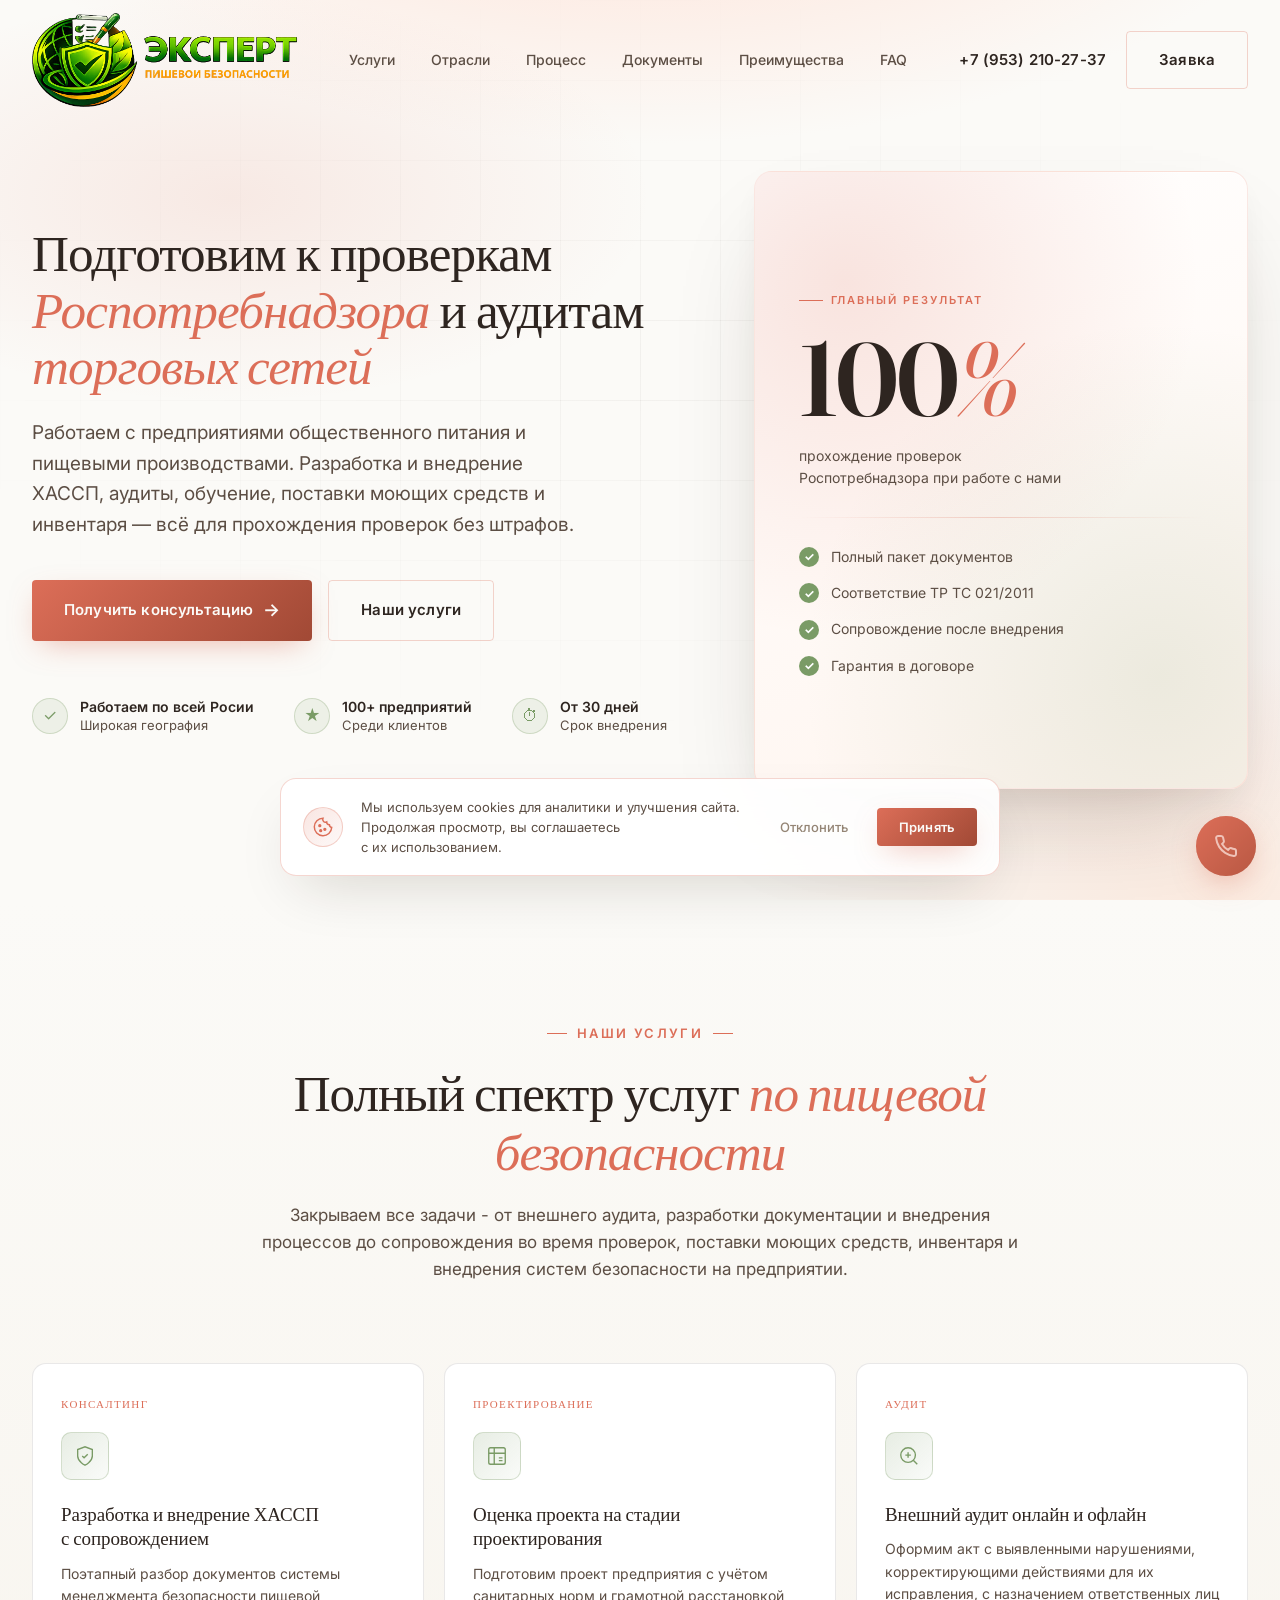
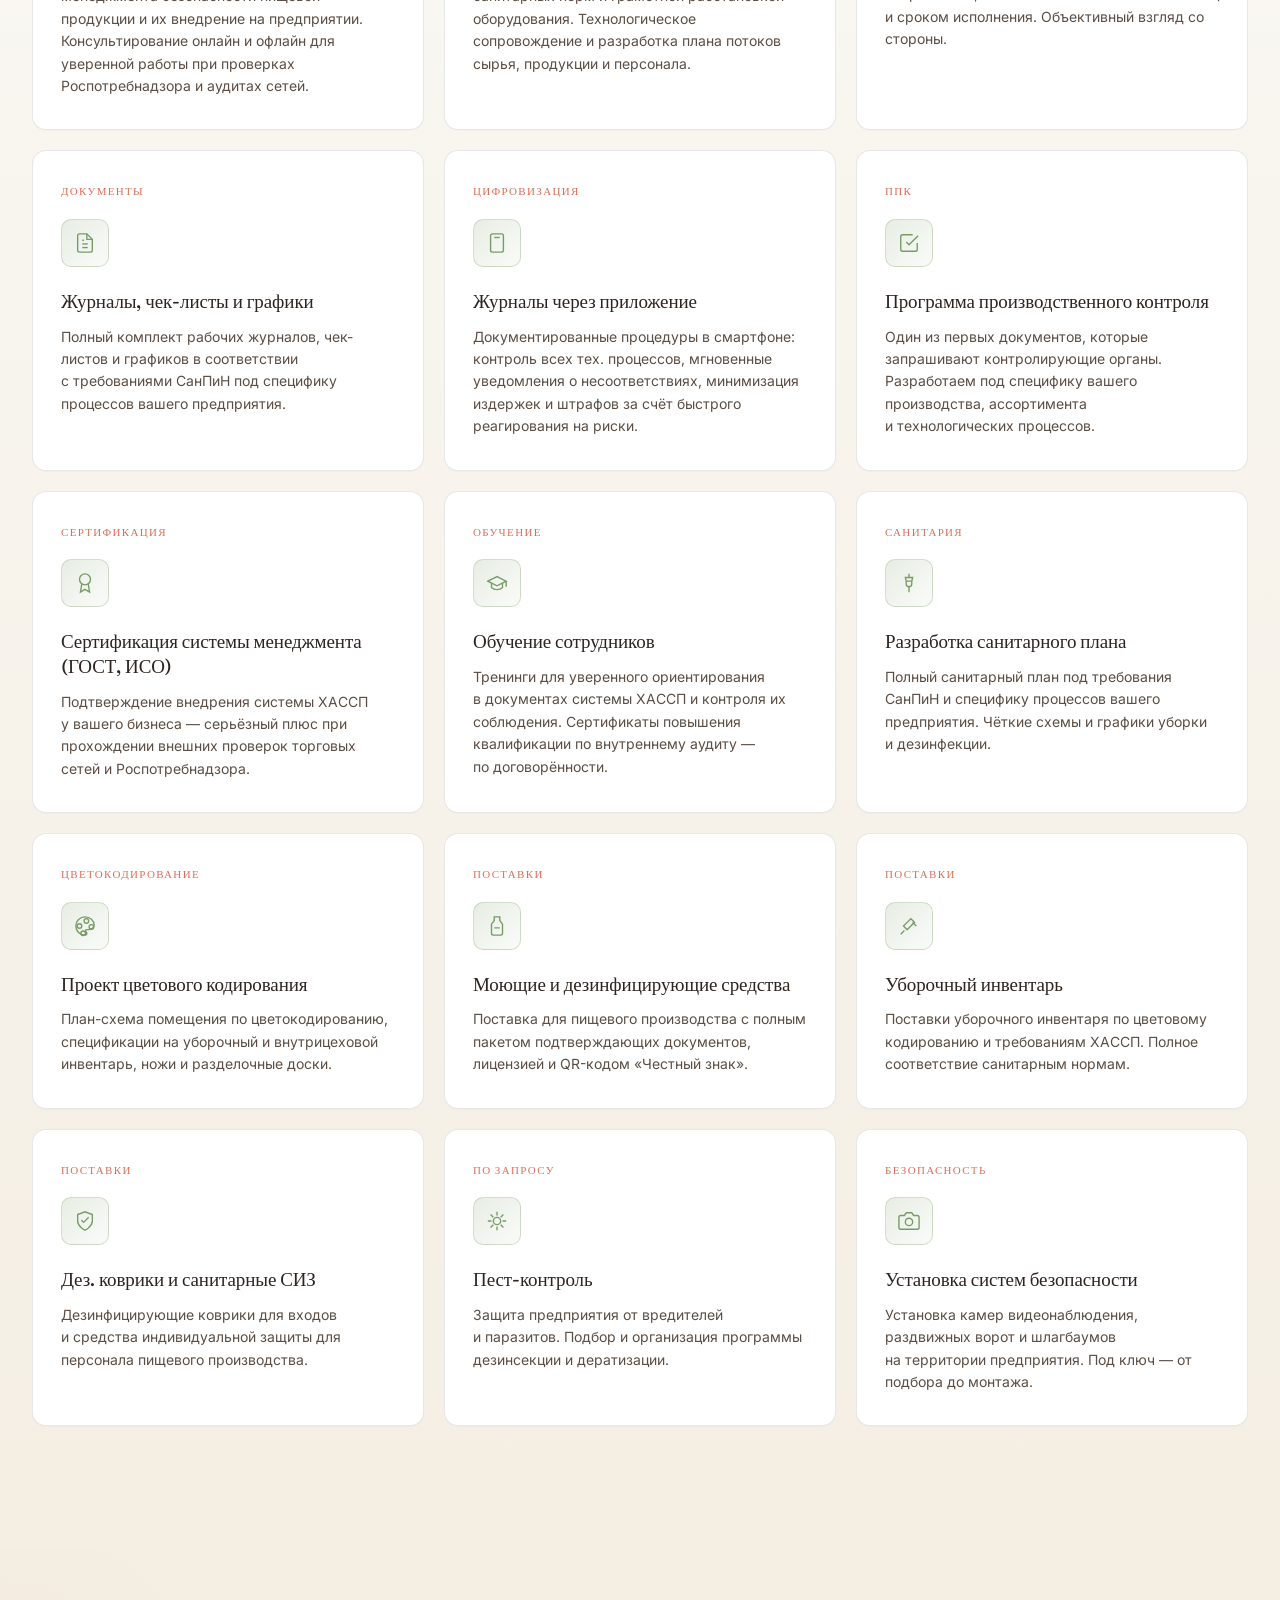
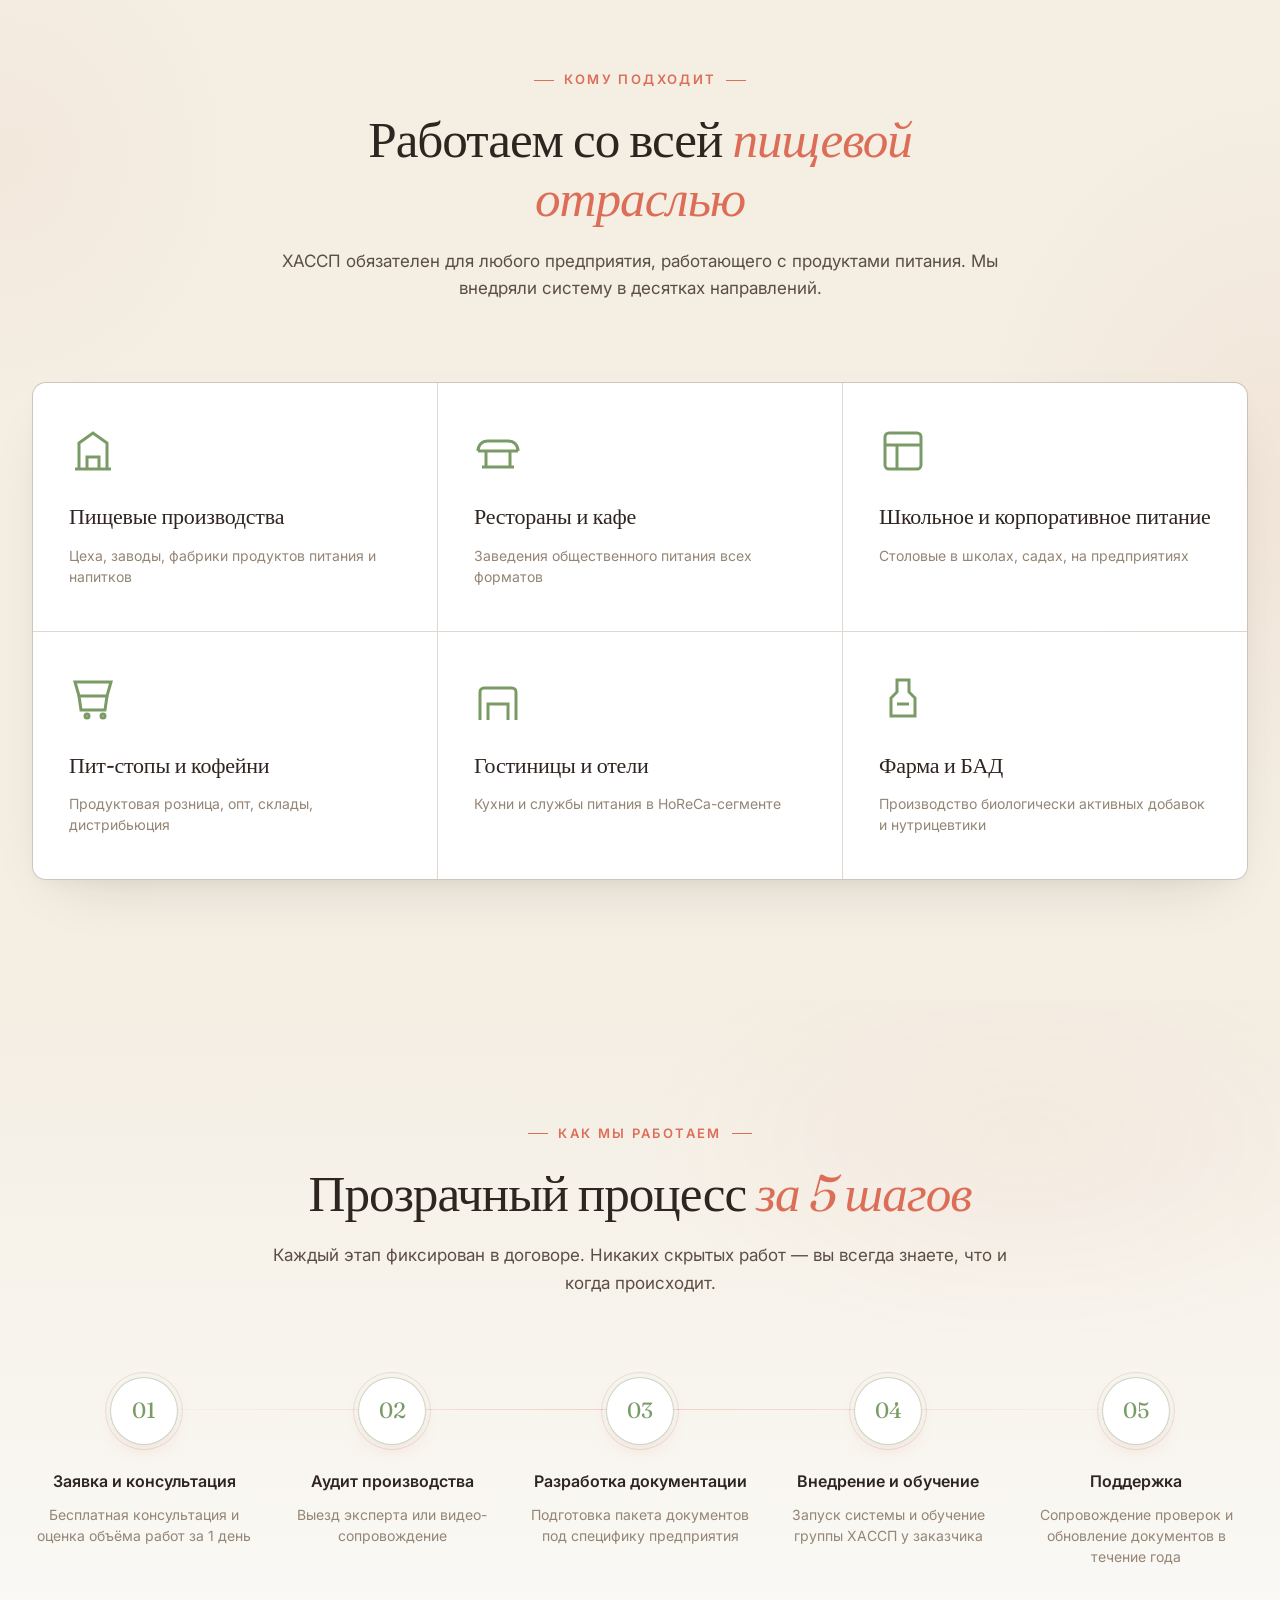
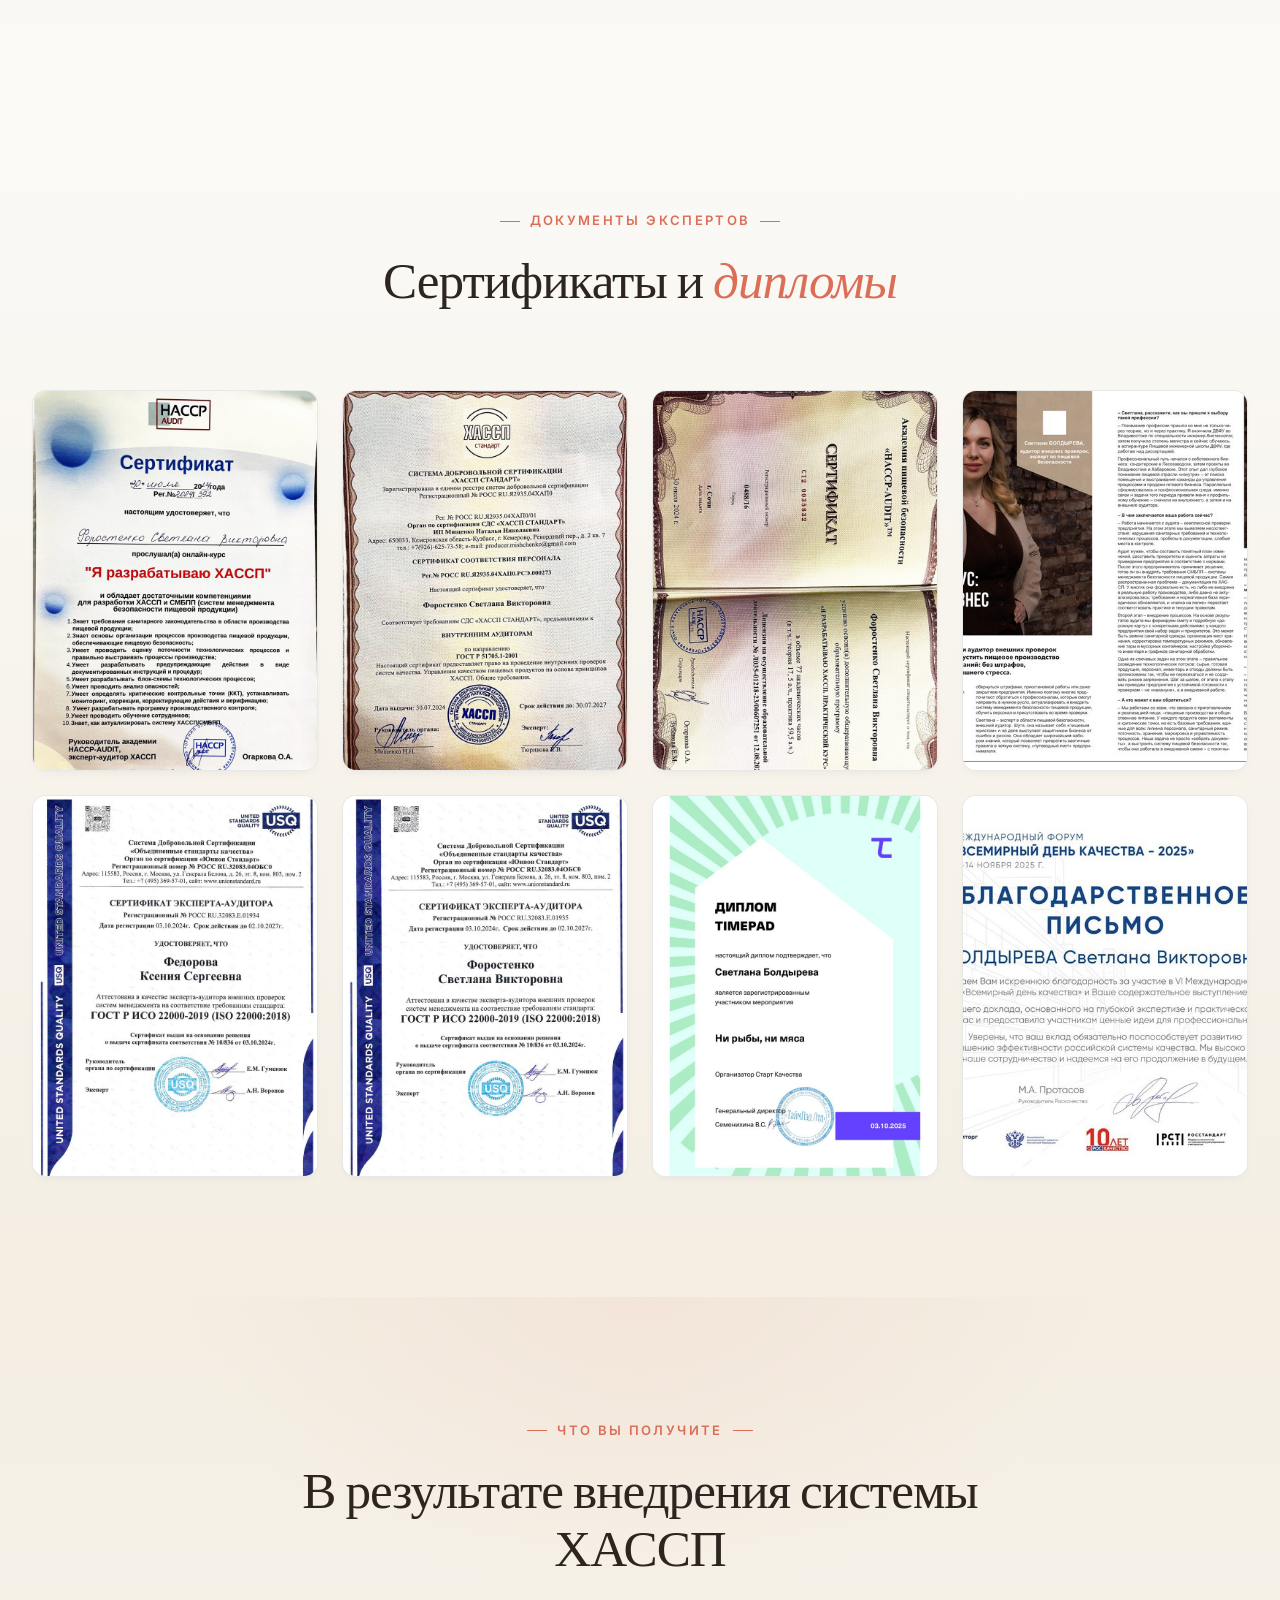
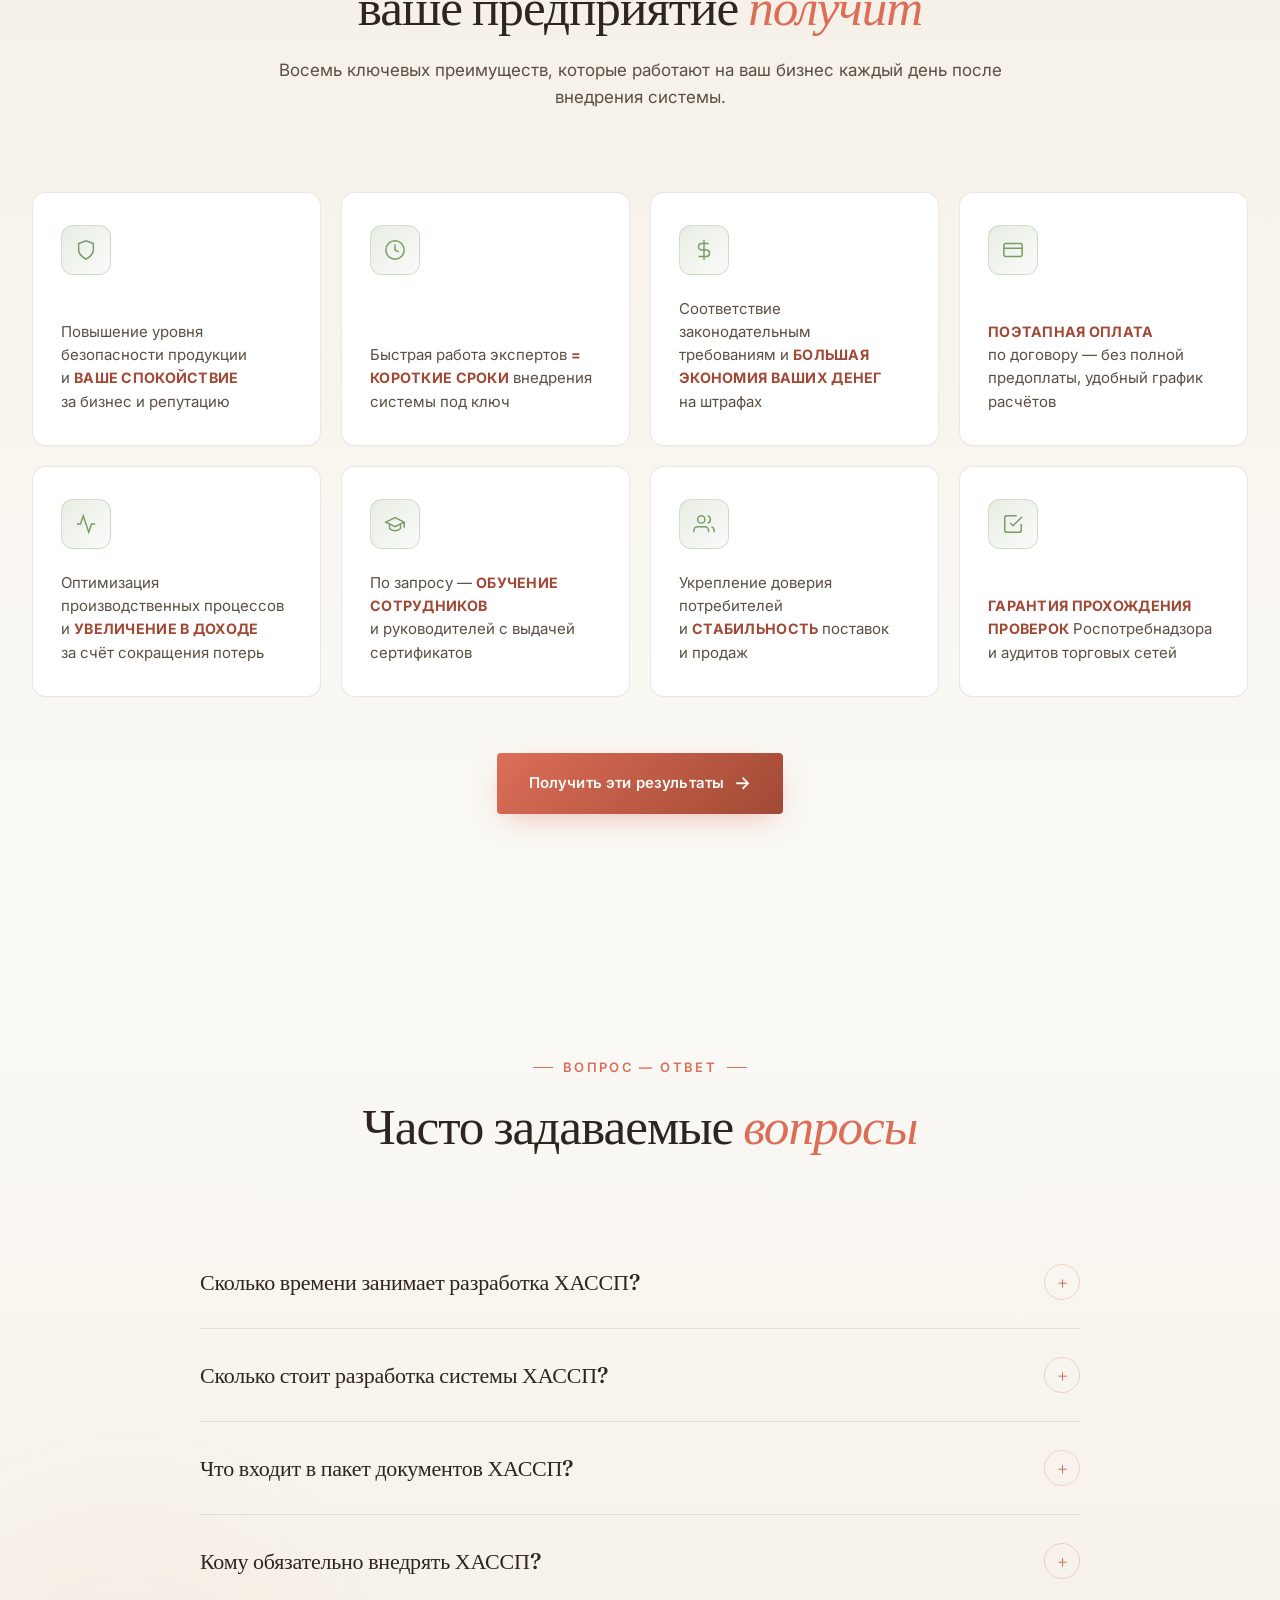
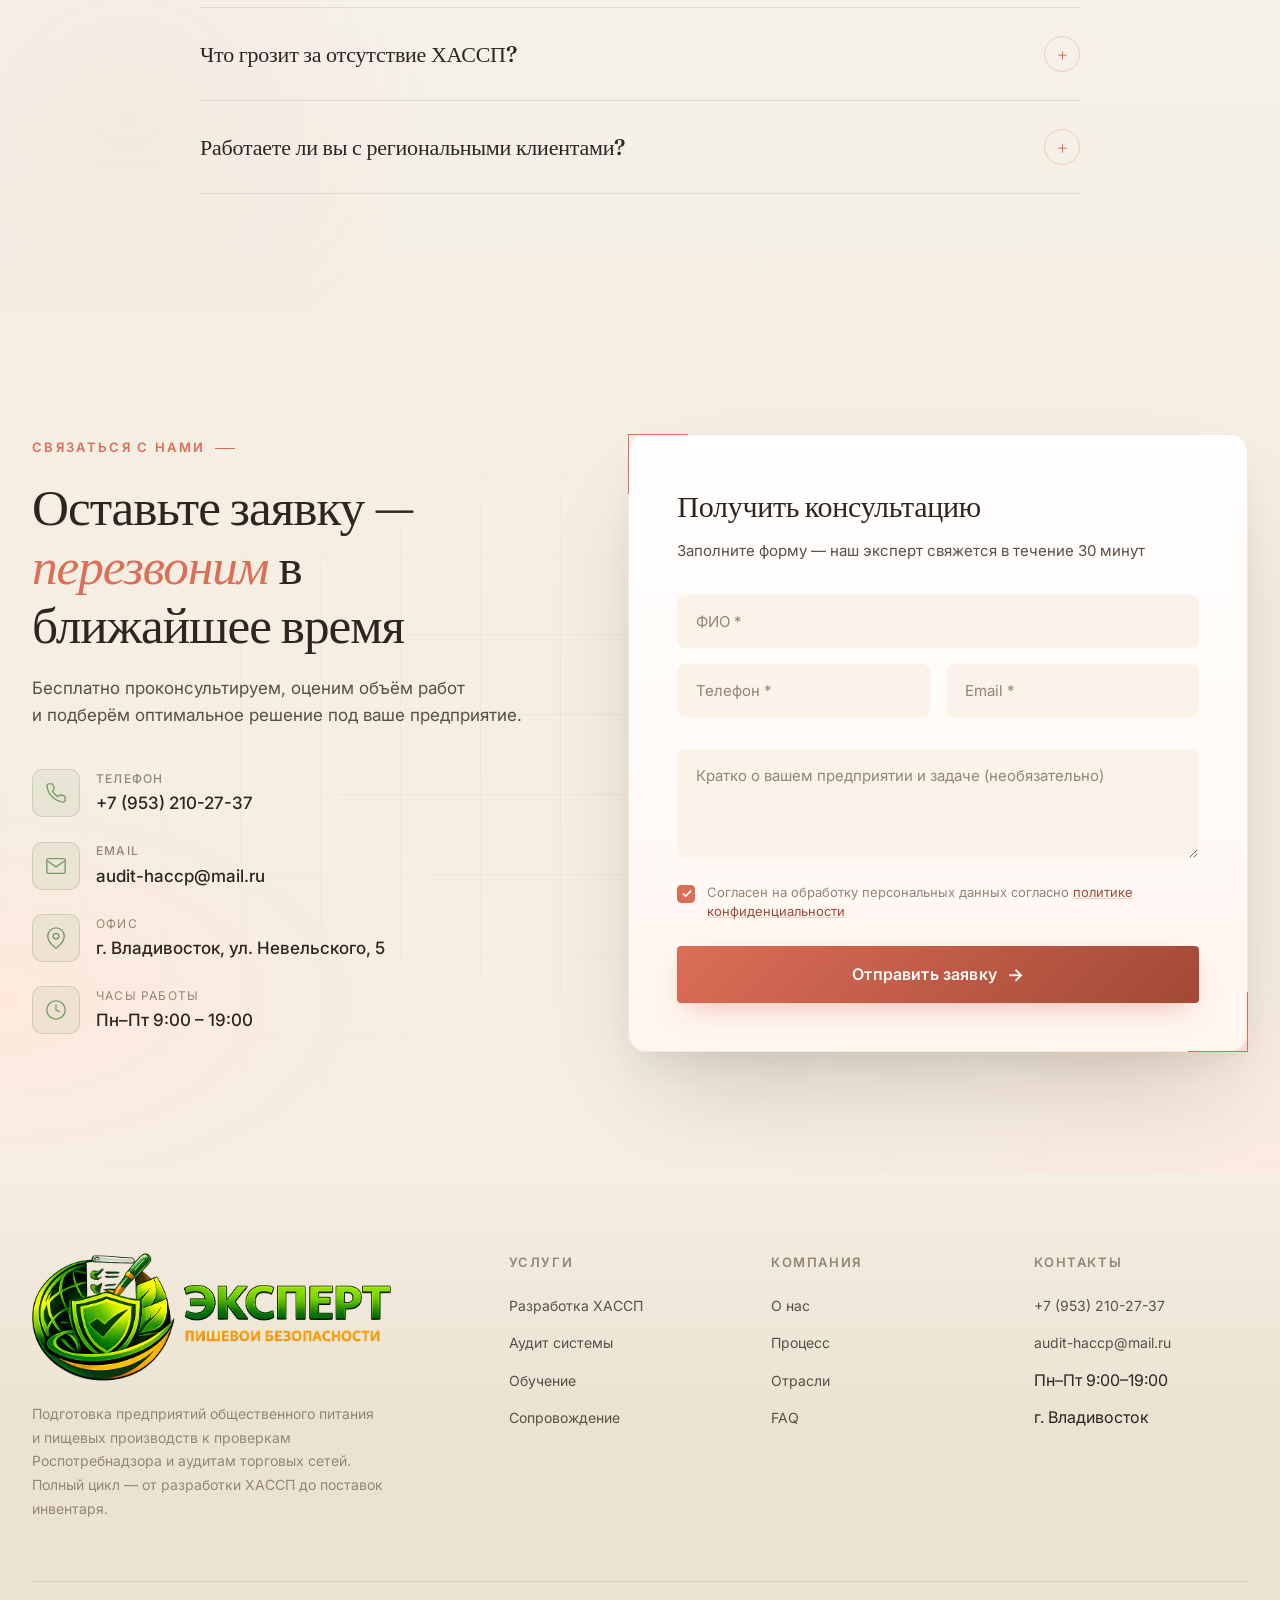
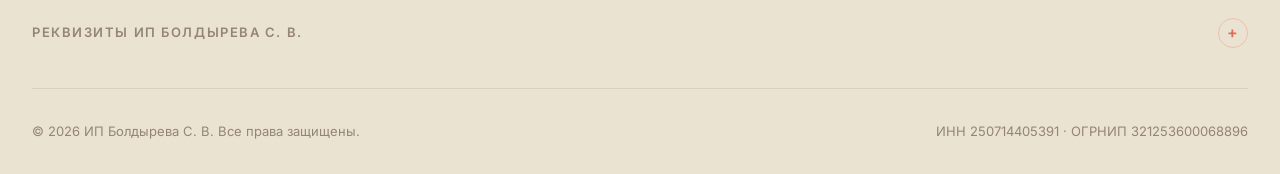
==== commit d91af4f9: "New desighn" ====
--- a/index.html
+++ b/index.html
@@ -62,30 +62,40 @@
 
 <link rel="preconnect" href="https://fonts.googleapis.com">
 <link rel="preconnect" href="https://fonts.gstatic.com" crossorigin>
-<link href="https://fonts.googleapis.com/css2?family=Inter:wght@300;400;500;600;700&family=Playfair+Display:wght@400;500;600;700&display=swap" rel="stylesheet">
+<link href="https://fonts.googleapis.com/css2?family=Inter:wght@300;400;500;600;700&family=Fraunces:ital,opsz,wght@0,9..144,400;0,9..144,500;0,9..144,600;1,9..144,400;1,9..144,500&display=swap" rel="stylesheet">
 <style>
   :root {
-    --bg-0: #0B0805;
-    --bg-1: #14100B;
-    --bg-2: #1D1812;
-    --bg-3: #261F18;
-    /* primary brand: orange from logo "ПИЩЕВОЙ БЕЗОПАСНОСТИ" */
-    --gold: #F37E1F;
-    --gold-light: #FF9A3D;
-    --gold-dark: #C85F0E;
-    /* secondary brand: green from logo "ЭКСПЕРТ" — used very sparingly */
-    --orange: #5DB638;
-    --orange-light: #7DD455;
+    /* Premium light theme — warm cream / ivory */
+    --bg-0: #FBFAF7;      /* body — warm off-white */
+    --bg-1: #F4EEE3;      /* cream — for "highlight" sections */
+    --bg-2: #FFFFFF;      /* surface — cards, pure white */
+    --bg-3: #EBE3D2;      /* deep cream — footer, hover */
+    /* primary accent: vibrant coral/paprika — alive on warm cream */
+    --gold: #DC6E58;
+    --gold-light: #EE9181;
+    --gold-dark: #A14935;
+    /* secondary accent: fresh forest sage — saturated, earthy */
+    --orange: #7A9B66;
+    --orange-light: #9CBA88;
+    --orange-dark: #4F6F3D;
+    /* brand colors — used only in logo image and on NEW badge */
+    --brand-orange: #F37E1F;
+    --brand-green: #5DB638;
     --blue: #4A7BCB;
-    --text-primary: #F5EFE8;
-    --text-secondary: #C2B8AE;
-    --text-muted: #75706A;
-    --border: rgba(243, 126, 31, 0.22);
-    --border-soft: rgba(255, 255, 255, 0.06);
-    --shadow-gold: 0 20px 60px -20px rgba(243, 126, 31, 0.35);
-    --serif: 'Playfair Display', 'Times New Roman', serif;
+    /* Text — deeper warm cocoa for confident contrast */
+    --text-primary: #2E2520;
+    --text-secondary: #5C4E44;
+    --text-muted: #948575;
+    /* Borders & shadows tinted to match coral primary */
+    --border: rgba(220, 110, 88, 0.28);
+    --border-soft: rgba(46, 37, 32, 0.10);
+    --shadow-gold: 0 20px 60px -20px rgba(220, 110, 88, 0.32);
+    --shadow-card: 0 24px 60px -28px rgba(40, 25, 5, 0.16), 0 6px 16px -4px rgba(40, 25, 5, 0.04);
+    --shadow-card-lg: 0 50px 100px -30px rgba(40, 25, 5, 0.20), 0 16px 32px -8px rgba(40, 25, 5, 0.06);
+    --serif: 'Fraunces', 'Playfair Display', 'Times New Roman', serif;
     --sans: 'Inter', -apple-system, BlinkMacSystemFont, 'Segoe UI', sans-serif;
   }
+  body { background: var(--bg-0); }
 
   * { margin: 0; padding: 0; box-sizing: border-box; }
 
@@ -125,9 +135,11 @@
     backdrop-filter: blur(0px);
   }
   .nav.scrolled {
-    background: rgba(11, 8, 5, 0.88);
+    background: rgba(255, 255, 255, 0.85);
     backdrop-filter: blur(20px);
+    -webkit-backdrop-filter: blur(20px);
     border-bottom: 1px solid var(--border-soft);
+    box-shadow: 0 10px 30px -20px rgba(40, 25, 5, 0.15);
     padding: 8px 0;
   }
   .nav-inner {
@@ -166,7 +178,7 @@
     color: var(--text-secondary);
     position: relative;
   }
-  .nav-links a:hover { color: var(--gold-light); }
+  .nav-links a:hover { color: var(--gold-dark); }
   .nav-cta {
     display: flex;
     align-items: center;
@@ -177,7 +189,7 @@
     font-size: 15px;
     letter-spacing: 0.01em;
   }
-  .nav-phone:hover { color: var(--gold-light); }
+  .nav-phone:hover { color: var(--gold-dark); }
 
   .burger {
     display: none;
@@ -217,11 +229,11 @@
   .btn-primary {
     background: linear-gradient(135deg, var(--gold) 0%, var(--gold-dark) 100%);
     color: var(--bg-0);
-    box-shadow: 0 10px 30px -10px rgba(243, 126, 31, 0.5);
+    box-shadow: 0 10px 30px -10px rgba(220, 110, 88, 0.5);
   }
   .btn-primary:hover {
     transform: translateY(-2px);
-    box-shadow: 0 16px 40px -10px rgba(243, 126, 31, 0.7);
+    box-shadow: 0 16px 40px -10px rgba(220, 110, 88, 0.7);
   }
   .btn-outline {
     background: transparent;
@@ -229,12 +241,12 @@
     border: 1px solid var(--border);
   }
   .btn-outline:hover {
-    background: rgba(243, 126, 31, 0.08);
+    background: rgba(220, 110, 88, 0.08);
     border-color: var(--gold);
-    color: var(--gold-light);
+    color: var(--gold-dark);
   }
   .btn-ghost {
-    color: var(--gold-light);
+    color: var(--gold-dark);
     padding: 12px 0;
     background: transparent;
     border: none;
@@ -252,14 +264,19 @@
     display: flex;
     align-items: center;
   }
+  .hero {
+    background:
+      radial-gradient(ellipse 90% 60% at 50% -20%, #FFDFD3 0%, transparent 60%),
+      radial-gradient(ellipse 60% 45% at 95% 100%, #FBEADF 0%, transparent 60%),
+      var(--bg-0);
+  }
   .hero::before {
     content: '';
     position: absolute;
     inset: 0;
     background:
-      radial-gradient(ellipse 80% 50% at 50% -10%, rgba(243, 126, 31, 0.18), transparent 60%),
-      radial-gradient(ellipse 60% 40% at 90% 30%, rgba(74, 123, 203, 0.12), transparent 60%),
-      radial-gradient(ellipse 50% 30% at 10% 80%, rgba(243, 126, 31, 0.08), transparent 60%);
+      radial-gradient(ellipse 55% 38% at 18% 22%, rgba(220, 110, 88, 0.12), transparent 60%),
+      radial-gradient(ellipse 45% 32% at 85% 78%, rgba(238, 145, 129, 0.10), transparent 60%);
     pointer-events: none;
   }
   .hero::after {
@@ -267,8 +284,8 @@
     position: absolute;
     inset: 0;
     background-image:
-      linear-gradient(rgba(243, 126, 31, 0.04) 1px, transparent 1px),
-      linear-gradient(90deg, rgba(243, 126, 31, 0.04) 1px, transparent 1px);
+      linear-gradient(rgba(26, 20, 16, 0.045) 1px, transparent 1px),
+      linear-gradient(90deg, rgba(26, 20, 16, 0.045) 1px, transparent 1px);
     background-size: 80px 80px;
     mask-image: radial-gradient(ellipse 80% 60% at 50% 40%, black, transparent 70%);
     -webkit-mask-image: radial-gradient(ellipse 80% 60% at 50% 40%, black, transparent 70%);
@@ -284,11 +301,11 @@
   }
   .hero h1 {
     font-family: var(--serif);
-    font-size: clamp(40px, 5.5vw, 76px);
+    font-size: clamp(32px, 4vw, 56px);
     font-weight: 500;
-    line-height: 1.05;
-    letter-spacing: -0.02em;
-    margin-bottom: 28px;
+    line-height: 1.1;
+    letter-spacing: -0.018em;
+    margin-bottom: 24px;
   }
   .hero h1 .accent {
     color: var(--gold);
@@ -322,7 +339,7 @@
     width: 36px;
     height: 36px;
     border-radius: 50%;
-    background: rgba(243, 126, 31, 0.1);
+    background: rgba(220, 110, 88, 0.1);
     border: 1px solid var(--border);
     display: flex;
     align-items: center;
@@ -347,19 +364,19 @@
   .hero-card {
     position: relative;
     aspect-ratio: 4/5;
-    border-radius: 12px;
-    background: linear-gradient(160deg, var(--bg-2), var(--bg-1));
-    border: 1px solid var(--border-soft);
+    border-radius: 18px;
+    background: linear-gradient(160deg, #FFFFFF 0%, #FFF5EF 100%);
+    border: 1px solid rgba(220, 110, 88, 0.16);
     overflow: hidden;
-    box-shadow: 0 40px 80px -30px rgba(0,0,0,0.5);
+    box-shadow: var(--shadow-card-lg), inset 0 1px 0 rgba(255, 255, 255, 0.9);
   }
   .hero-card::before {
     content: '';
     position: absolute;
     inset: 0;
     background:
-      radial-gradient(circle at 20% 20%, rgba(243, 126, 31, 0.25), transparent 50%),
-      radial-gradient(circle at 80% 80%, rgba(74, 123, 203, 0.15), transparent 50%);
+      radial-gradient(circle at 18% 18%, rgba(220, 110, 88, 0.18), transparent 55%),
+      radial-gradient(circle at 82% 82%, rgba(122, 155, 102, 0.14), transparent 55%);
   }
   .hero-card-content {
     position: absolute;
@@ -486,6 +503,43 @@
   .section-header.left .section-eyebrow { padding-left: 0; }
   .section-header.left .section-eyebrow::before { display: none; }
 
+  /* ============ STATS STRIP ============ */
+  .stats {
+    background: var(--bg-2);
+    border-top: 1px solid var(--border-soft);
+    border-bottom: 1px solid var(--border-soft);
+    padding: 64px 0;
+  }
+  .stats-grid {
+    display: grid;
+    grid-template-columns: repeat(4, 1fr);
+    gap: 40px;
+  }
+  .stat { text-align: center; padding: 0 16px; position: relative; }
+  .stat:not(:last-child)::after {
+    content: '';
+    position: absolute;
+    right: -20px;
+    top: 20%;
+    bottom: 20%;
+    width: 1px;
+    background: var(--border-soft);
+  }
+  .stat-num {
+    font-family: var(--serif);
+    font-size: 60px;
+    font-weight: 600;
+    line-height: 1;
+    color: var(--gold);
+    letter-spacing: -0.02em;
+    margin-bottom: 12px;
+  }
+  .stat-label {
+    font-size: 14px;
+    color: var(--text-secondary);
+    line-height: 1.4;
+  }
+
   /* ============ SERVICES ============ */
   .services {
     background:
@@ -499,13 +553,14 @@
   .service-card {
     background: var(--bg-2);
     border: 1px solid var(--border-soft);
-    border-radius: 12px;
+    border-radius: 14px;
     padding: 32px 28px;
     position: relative;
     overflow: hidden;
     transition: all .4s cubic-bezier(.2,.8,.2,1);
     display: flex;
     flex-direction: column;
+    box-shadow: 0 1px 0 rgba(40, 25, 5, 0.02);
   }
   .service-card::before {
     content: '';
@@ -513,7 +568,7 @@
     top: 0;
     left: 0;
     width: 100%;
-    height: 1px;
+    height: 2px;
     background: linear-gradient(90deg, transparent, var(--gold), transparent);
     opacity: 0;
     transition: opacity .4s ease;
@@ -525,14 +580,15 @@
     right: 0;
     width: 220px;
     height: 220px;
-    background: radial-gradient(circle, rgba(243, 126, 31, 0.08), transparent 70%);
+    background: radial-gradient(circle, rgba(220, 110, 88, 0.06), transparent 70%);
     pointer-events: none;
     opacity: 0;
     transition: opacity .4s ease;
   }
   .service-card:hover {
     border-color: var(--border);
-    transform: translateY(-4px);
+    transform: translateY(-6px);
+    box-shadow: var(--shadow-card);
   }
   .service-card:hover::before, .service-card:hover::after { opacity: 1; }
   .service-num {
@@ -546,7 +602,7 @@
     width: 56px;
     height: 56px;
     border-radius: 10px;
-    background: linear-gradient(135deg, rgba(243, 126, 31, 0.15), rgba(243, 126, 31, 0.05));
+    background: linear-gradient(135deg, rgba(220, 110, 88, 0.15), rgba(220, 110, 88, 0.05));
     border: 1px solid var(--border);
     display: flex;
     align-items: center;
@@ -593,27 +649,42 @@
 
   /* ============ INDUSTRIES ============ */
   .industries {
-    background: var(--bg-1);
-    border-top: 1px solid var(--border-soft);
-    border-bottom: 1px solid var(--border-soft);
-  }
+    background:
+      radial-gradient(ellipse 40% 60% at 100% 50%, rgba(220, 110, 88, 0.07), transparent 60%),
+      radial-gradient(ellipse 30% 40% at 0% 20%, rgba(220, 110, 88, 0.05), transparent 60%),
+      var(--bg-1);
+    position: relative;
+    overflow: hidden;
+  }
+  .industries .container { position: relative; z-index: 1; }
+
+  /* ============ PROCESS section background ============ */
+  #process {
+    background:
+      radial-gradient(ellipse 50% 50% at 80% 20%, rgba(220, 110, 88, 0.05), transparent 60%),
+      linear-gradient(180deg, var(--bg-1) 0%, var(--bg-0) 100%);
+    position: relative;
+    overflow: hidden;
+  }
+  #process .container { position: relative; z-index: 1; }
   .industries-grid {
     display: grid;
     grid-template-columns: repeat(3, 1fr);
     gap: 1px;
     background: var(--border-soft);
     border: 1px solid var(--border-soft);
-    border-radius: 12px;
+    border-radius: 14px;
     overflow: hidden;
+    box-shadow: var(--shadow-card);
   }
   .industry {
-    background: var(--bg-1);
+    background: var(--bg-2);
     padding: 44px 36px;
     transition: all .3s ease;
     cursor: default;
   }
   .industry:hover {
-    background: var(--bg-2);
+    background: var(--bg-1);
   }
   .industry-icon {
     width: 48px;
@@ -658,11 +729,11 @@
     text-align: center;
   }
   .process-step-num {
-    width: 64px;
-    height: 64px;
+    width: 68px;
+    height: 68px;
     border-radius: 50%;
-    background: var(--bg-1);
-    border: 1px solid var(--border);
+    background: var(--bg-2);
+    border: 1.5px solid var(--border);
     display: flex;
     align-items: center;
     justify-content: center;
@@ -671,6 +742,7 @@
     color: var(--gold);
     margin: 0 auto 24px;
     position: relative;
+    box-shadow: 0 8px 24px -10px rgba(220, 110, 88, 0.30);
   }
   .process-step-num::after {
     content: '';
@@ -747,8 +819,13 @@
 
   /* ============ FAQ ============ */
   .faq {
-    background: var(--bg-1);
-  }
+    background:
+      radial-gradient(ellipse 40% 50% at 10% 80%, rgba(220, 110, 88, 0.05), transparent 60%),
+      linear-gradient(180deg, var(--bg-0) 0%, var(--bg-1) 100%);
+    position: relative;
+    overflow: hidden;
+  }
+  .faq .container { position: relative; z-index: 1; }
   .faq-list {
     max-width: 880px;
     margin: 0 auto;
@@ -771,7 +848,7 @@
     transition: color .2s ease;
     letter-spacing: -0.01em;
   }
-  .faq-question:hover { color: var(--gold-light); }
+  .faq-question:hover { color: var(--gold-dark); }
   .faq-toggle {
     width: 36px;
     height: 36px;
@@ -809,8 +886,9 @@
   /* ============ CONTACT FORM ============ */
   .contact {
     background:
-      radial-gradient(ellipse at top, rgba(243, 126, 31, 0.08), transparent 60%),
-      var(--bg-0);
+      radial-gradient(ellipse 70% 50% at 100% 100%, #FBEADF 0%, transparent 60%),
+      radial-gradient(ellipse 50% 40% at 0% 80%, #FFE9DE 0%, transparent 65%),
+      var(--bg-1);
     overflow: hidden;
     position: relative;
   }
@@ -819,8 +897,8 @@
     position: absolute;
     inset: 0;
     background-image:
-      linear-gradient(rgba(243, 126, 31, 0.04) 1px, transparent 1px),
-      linear-gradient(90deg, rgba(243, 126, 31, 0.04) 1px, transparent 1px);
+      linear-gradient(rgba(26, 20, 16, 0.045) 1px, transparent 1px),
+      linear-gradient(90deg, rgba(26, 20, 16, 0.045) 1px, transparent 1px);
     background-size: 80px 80px;
     mask-image: radial-gradient(ellipse 60% 50% at 50% 50%, black, transparent);
     -webkit-mask-image: radial-gradient(ellipse 60% 50% at 50% 50%, black, transparent);
@@ -851,7 +929,7 @@
     width: 48px;
     height: 48px;
     border-radius: 10px;
-    background: rgba(243, 126, 31, 0.08);
+    background: rgba(220, 110, 88, 0.08);
     border: 1px solid var(--border);
     display: flex;
     align-items: center;
@@ -871,15 +949,15 @@
     font-weight: 500;
     color: var(--text-primary);
   }
-  .contact-value:hover { color: var(--gold-light); }
+  .contact-value:hover { color: var(--gold-dark); }
 
   .form-card {
-    background: linear-gradient(180deg, var(--bg-2), var(--bg-1));
-    border: 1px solid var(--border);
-    border-radius: 14px;
+    background: linear-gradient(180deg, #FFFFFF 0%, #FFF6F0 100%);
+    border: 1px solid rgba(220, 110, 88, 0.16);
+    border-radius: 18px;
     padding: 48px;
     position: relative;
-    box-shadow: 0 40px 80px -30px rgba(0,0,0,0.5);
+    box-shadow: var(--shadow-card-lg);
   }
   .form-card-corner {
     position: absolute;
@@ -915,9 +993,9 @@
   .form-field textarea {
     width: 100%;
     padding: 16px 18px;
-    background: var(--bg-0);
-    border: 1px solid var(--border-soft);
-    border-radius: 6px;
+    background: #FBF2EA;
+    border: 1px solid transparent;
+    border-radius: 8px;
     color: var(--text-primary);
     font-family: inherit;
     font-size: 15px;
@@ -937,8 +1015,8 @@
   .form-field textarea:focus {
     outline: none;
     border-color: var(--gold);
-    box-shadow: 0 0 0 4px rgba(243, 126, 31, 0.08);
-    background: var(--bg-1);
+    box-shadow: 0 0 0 4px rgba(220, 110, 88, 0.12);
+    background: #FFFFFF;
   }
   .form-field.invalid input,
   .form-field.invalid textarea {
@@ -988,7 +1066,7 @@
     top: 50%;
     transform: translate(-50%, -50%);
   }
-  .form-checkbox a { color: var(--gold-light); text-decoration: underline; text-decoration-color: rgba(243, 126, 31, 0.3); }
+  .form-checkbox a { color: var(--gold-dark); text-decoration: underline; text-decoration-color: rgba(220, 110, 88, 0.3); }
   .form-submit {
     width: 100%;
     padding: 18px;
@@ -996,23 +1074,24 @@
   }
   .form-success {
     display: none;
-    padding: 20px;
-    background: rgba(46, 184, 92, 0.1);
-    border: 1px solid rgba(46, 184, 92, 0.3);
-    border-radius: 6px;
-    color: #6ED88E;
+    padding: 18px 20px;
+    background: rgba(122, 155, 102, 0.10);
+    border: 1px solid rgba(122, 155, 102, 0.32);
+    border-radius: 8px;
+    color: var(--orange-dark);
     text-align: center;
     margin-bottom: 16px;
     font-size: 14px;
+    font-weight: 500;
   }
   .form-success.show { display: block; }
 
   /* ============ FOOTER ============ */
   .footer {
-    background: var(--bg-1);
-    border-top: 1px solid var(--border-soft);
+    background: linear-gradient(180deg, var(--bg-1) 0%, var(--bg-3) 40%, var(--bg-3) 100%);
     padding: 80px 0 32px;
   }
+  .footer-col a:hover { color: var(--gold); }
   .footer-grid {
     display: grid;
     grid-template-columns: 2fr 1fr 1fr 1fr;
@@ -1043,7 +1122,7 @@
     color: var(--text-secondary);
     font-size: 14px;
   }
-  .footer-col a:hover { color: var(--gold-light); }
+  .footer-col a:hover { color: var(--gold-dark); }
   .footer-bottom {
     padding-top: 32px;
     border-top: 1px solid var(--border-soft);
@@ -1076,7 +1155,7 @@
     padding: 8px 0;
     transition: color .2s ease;
   }
-  .footer-requisites summary:hover { color: var(--gold-light); }
+  .footer-requisites summary:hover { color: var(--gold-dark); }
   .footer-requisites summary::-webkit-details-marker { display: none; }
   .footer-requisites-toggle {
     width: 30px;
@@ -1137,7 +1216,7 @@
     display: flex;
     align-items: center;
     justify-content: center;
-    box-shadow: 0 10px 30px -8px rgba(243, 126, 31, 0.5);
+    box-shadow: 0 10px 30px -8px rgba(220, 110, 88, 0.5);
     z-index: 99;
     transition: transform .3s ease;
   }
@@ -1253,7 +1332,7 @@
     position: absolute;
     inset: 0;
     background:
-      radial-gradient(ellipse 60% 40% at 50% 0%, rgba(243, 126, 31, 0.08), transparent 60%);
+      radial-gradient(ellipse 60% 40% at 50% 0%, rgba(220, 110, 88, 0.08), transparent 60%);
     pointer-events: none;
   }
   .benefits .container { position: relative; z-index: 1; }
@@ -1265,8 +1344,9 @@
   .benefit-card {
     background: var(--bg-2);
     border: 1px solid var(--border-soft);
-    border-radius: 12px;
+    border-radius: 14px;
     padding: 32px 28px;
+    box-shadow: 0 1px 0 rgba(40, 25, 5, 0.02);
     position: relative;
     overflow: hidden;
     transition: all .35s cubic-bezier(.2,.8,.2,1);
@@ -1288,15 +1368,15 @@
   }
   .benefit-card:hover {
     border-color: var(--border);
-    transform: translateY(-4px);
-    background: var(--bg-3);
+    transform: translateY(-6px);
+    box-shadow: var(--shadow-card);
   }
   .benefit-card:hover::before { opacity: 1; }
   .benefit-icon {
     width: 50px;
     height: 50px;
     border-radius: 12px;
-    background: linear-gradient(135deg, rgba(243, 126, 31, 0.18), rgba(243, 126, 31, 0.04));
+    background: linear-gradient(135deg, rgba(220, 110, 88, 0.18), rgba(220, 110, 88, 0.04));
     border: 1px solid var(--border);
     display: flex;
     align-items: center;
@@ -1312,7 +1392,7 @@
     margin-top: auto;
   }
   .benefit-text strong {
-    color: var(--gold-light);
+    color: var(--gold-dark);
     font-weight: 700;
     text-transform: uppercase;
     letter-spacing: 0.02em;
@@ -1340,8 +1420,8 @@
   /* Service icons */
   .service-icon {
     color: var(--orange);
-    background: linear-gradient(135deg, rgba(93, 182, 56, 0.18), rgba(93, 182, 56, 0.04));
-    border-color: rgba(93, 182, 56, 0.28);
+    background: linear-gradient(135deg, rgba(122, 155, 102, 0.18), rgba(122, 155, 102, 0.04));
+    border-color: rgba(122, 155, 102, 0.28);
   }
 
   /* Industry icons */
@@ -1350,15 +1430,15 @@
   /* Contact icons (in contact section) */
   .contact-icon {
     color: var(--orange);
-    background: rgba(93, 182, 56, 0.10);
-    border-color: rgba(93, 182, 56, 0.28);
+    background: rgba(122, 155, 102, 0.10);
+    border-color: rgba(122, 155, 102, 0.28);
   }
 
   /* Benefit icons (Что вы получите) */
   .benefit-icon {
     color: var(--orange);
-    background: linear-gradient(135deg, rgba(93, 182, 56, 0.18), rgba(93, 182, 56, 0.04));
-    border-color: rgba(93, 182, 56, 0.28);
+    background: linear-gradient(135deg, rgba(122, 155, 102, 0.18), rgba(122, 155, 102, 0.04));
+    border-color: rgba(122, 155, 102, 0.28);
   }
   .benefit-card::before {
     background: linear-gradient(90deg, transparent, var(--orange), transparent);
@@ -1367,14 +1447,14 @@
   /* Process step numbered circles */
   .process-step-num {
     color: var(--orange);
-    border-color: rgba(93, 182, 56, 0.40);
+    border-color: rgba(122, 155, 102, 0.40);
   }
 
   /* Hero trust badges (small ✓ ★ ⏱ icons) */
   .hero-trust-icon {
     color: var(--orange);
-    background: rgba(93, 182, 56, 0.10);
-    border-color: rgba(93, 182, 56, 0.28);
+    background: rgba(122, 155, 102, 0.10);
+    border-color: rgba(122, 155, 102, 0.28);
   }
 
   .hero-card-check {
@@ -1382,8 +1462,26 @@
     color: #fff;
   }
 
-  /* Stats numbers — keep big numbers green for a confident visual hit each scroll */
-  .stat-num { color: var(--orange); }
+  /* Stats numbers */
+  .stat-num { color: var(--gold); }
+
+  /* NEW badge — uses brand orange/green from the logo for energetic pop on the gentle palette */
+  .service-card { position: relative; }
+  .service-badge {
+    position: absolute;
+    top: 22px;
+    right: 22px;
+    padding: 5px 11px;
+    background: linear-gradient(135deg, var(--brand-green), var(--brand-orange));
+    color: #fff;
+    border-radius: 100px;
+    font-size: 10px;
+    font-weight: 700;
+    letter-spacing: 0.18em;
+    text-transform: uppercase;
+    box-shadow: 0 8px 20px -6px rgba(243, 126, 31, 0.40);
+    z-index: 2;
+  }
 
   /* ============ COOKIE BANNER ============ */
   .cookie-banner {
@@ -1394,12 +1492,12 @@
     max-width: 720px;
     margin: 0 auto;
     padding: 18px 22px;
-    background: rgba(11, 8, 5, 0.92);
+    background: rgba(255, 255, 255, 0.92);
     backdrop-filter: blur(20px);
     -webkit-backdrop-filter: blur(20px);
     border: 1px solid var(--border);
-    border-radius: 14px;
-    box-shadow: 0 24px 60px -20px rgba(0,0,0,0.7);
+    border-radius: 16px;
+    box-shadow: 0 24px 60px -20px rgba(40, 25, 5, 0.18);
     display: flex;
     align-items: center;
     gap: 18px;
@@ -1417,7 +1515,7 @@
     height: 40px;
     flex-shrink: 0;
     border-radius: 50%;
-    background: linear-gradient(135deg, rgba(243, 126, 31, 0.18), rgba(243, 126, 31, 0.04));
+    background: linear-gradient(135deg, rgba(220, 110, 88, 0.18), rgba(220, 110, 88, 0.04));
     border: 1px solid var(--border);
     color: var(--gold);
     display: flex;
@@ -1479,18 +1577,19 @@
   .cert-card {
     position: relative;
     overflow: hidden;
-    border-radius: 12px;
+    border-radius: 14px;
     background: var(--bg-2);
     border: 1px solid var(--border-soft);
     cursor: pointer;
     aspect-ratio: 3/4;
     padding: 0;
     transition: all .35s cubic-bezier(.2,.8,.2,1);
+    box-shadow: 0 4px 12px -4px rgba(40, 25, 5, 0.06);
   }
   .cert-card:hover {
     border-color: var(--border);
-    transform: translateY(-4px);
-    box-shadow: 0 24px 50px -20px rgba(0,0,0,0.5);
+    transform: translateY(-6px);
+    box-shadow: 0 30px 60px -24px rgba(40, 25, 5, 0.25);
   }
   .cert-card img {
     width: 100%;
@@ -2271,7 +2370,7 @@
             </div>
             <div>
               <div class="contact-label">Часы работы</div>
-              <div class="contact-value">Пн–Пт 9:00 – 19:00 (ВЛД, UTC+10)</div>
+              <div class="contact-value">Пн–Пт 9:00 – 19:00</div>
             </div>
           </div>
         </div>
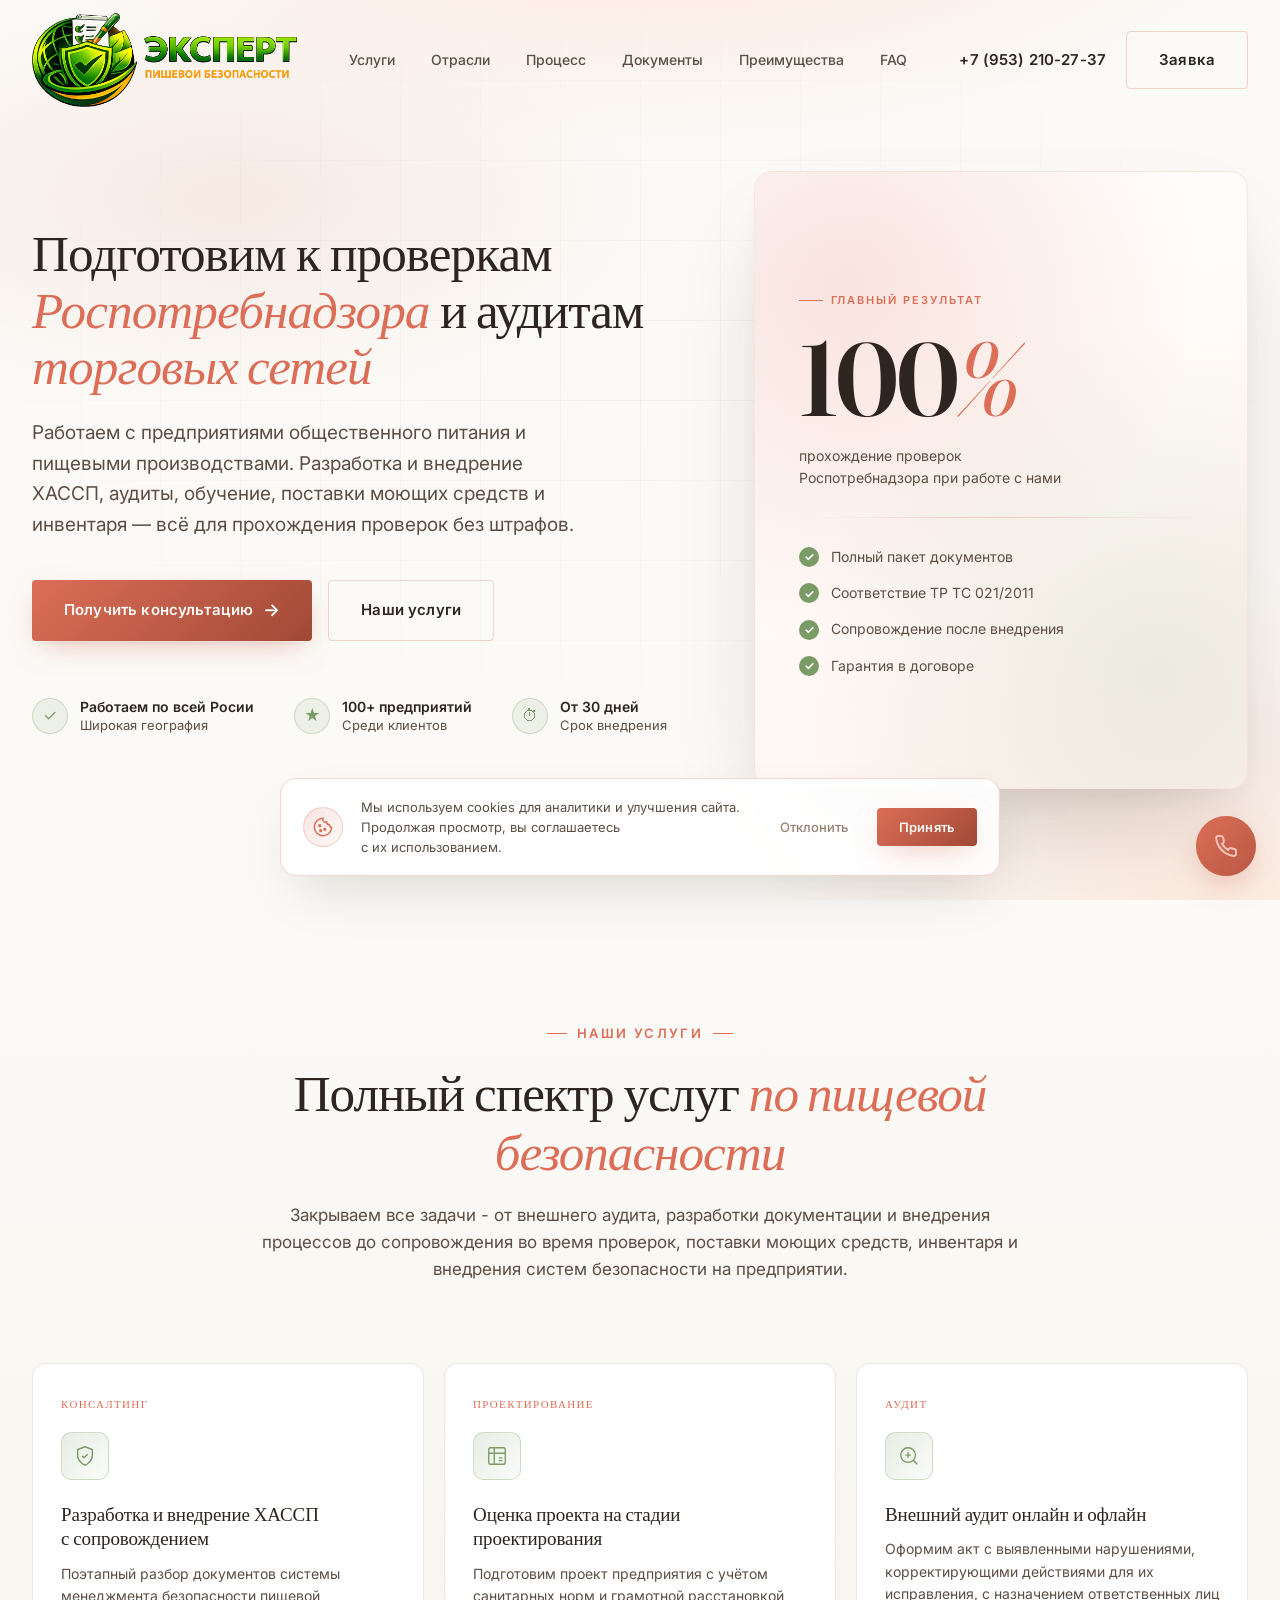
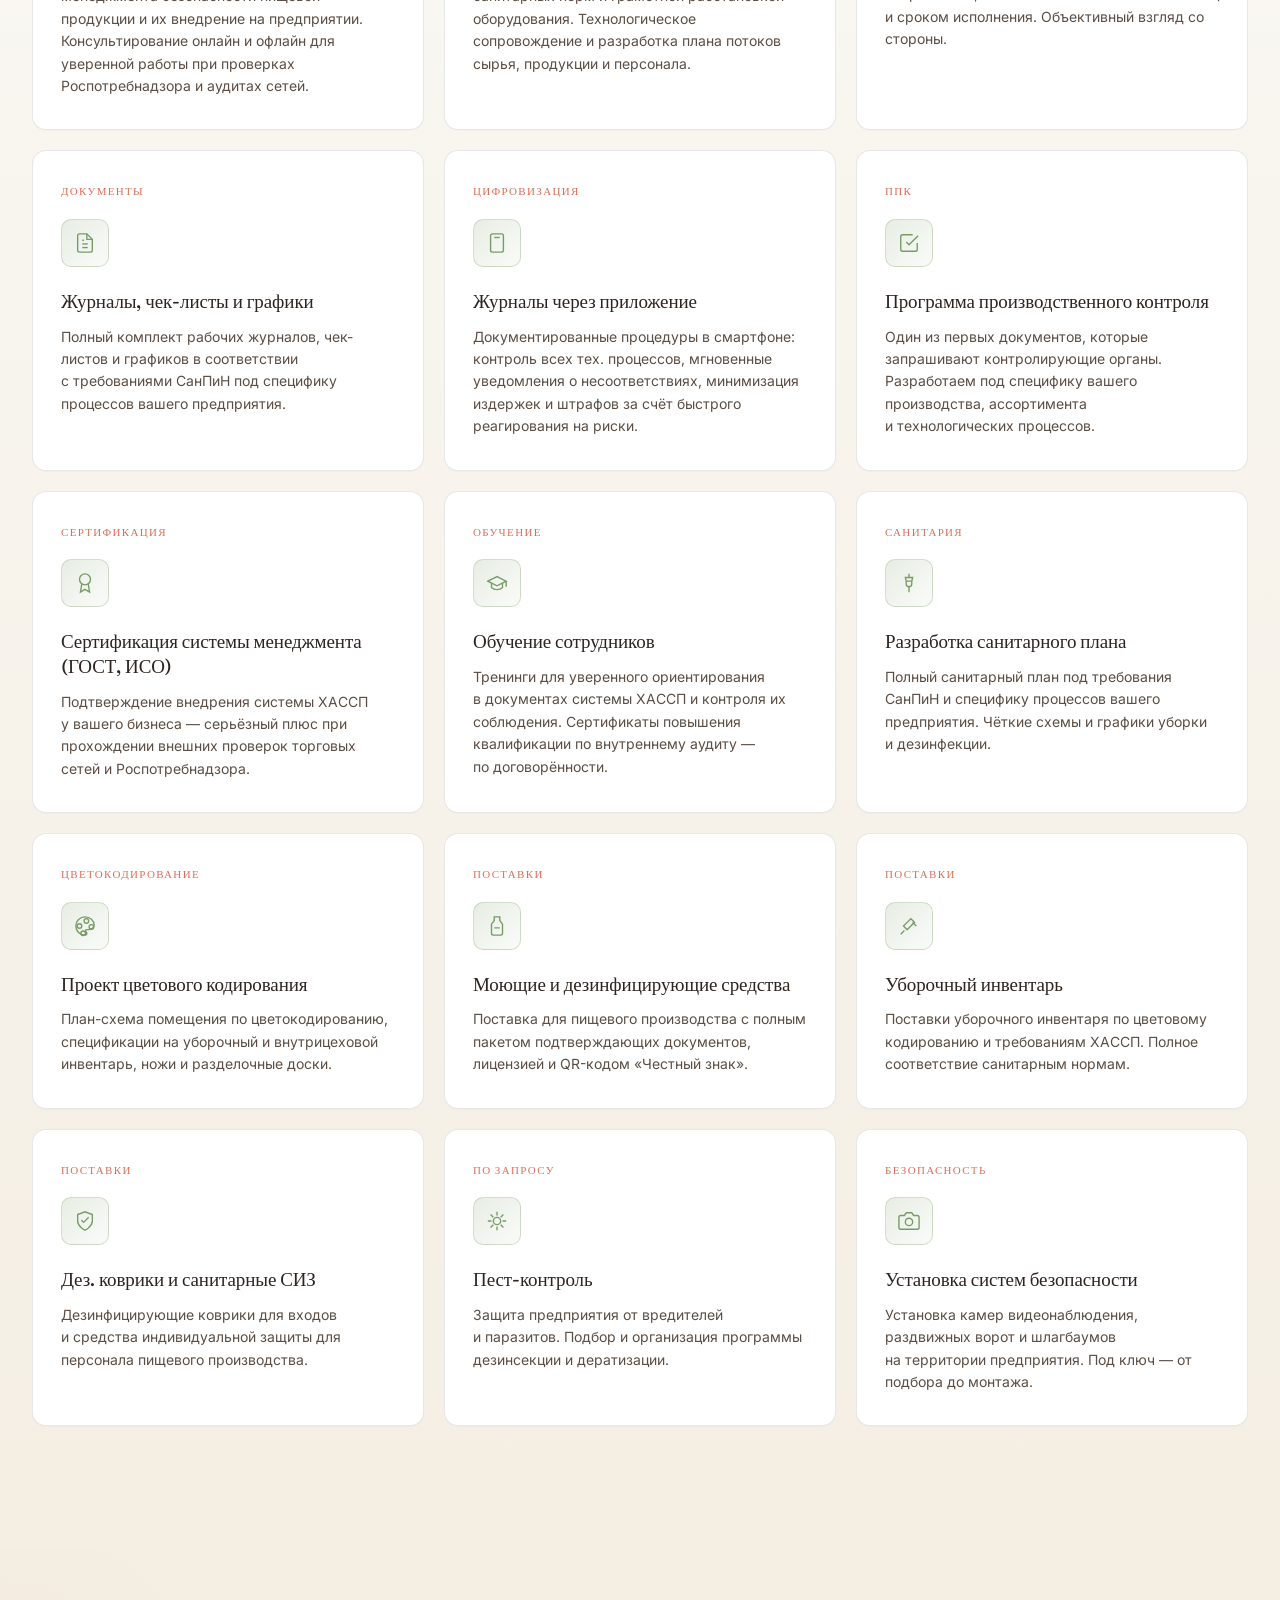
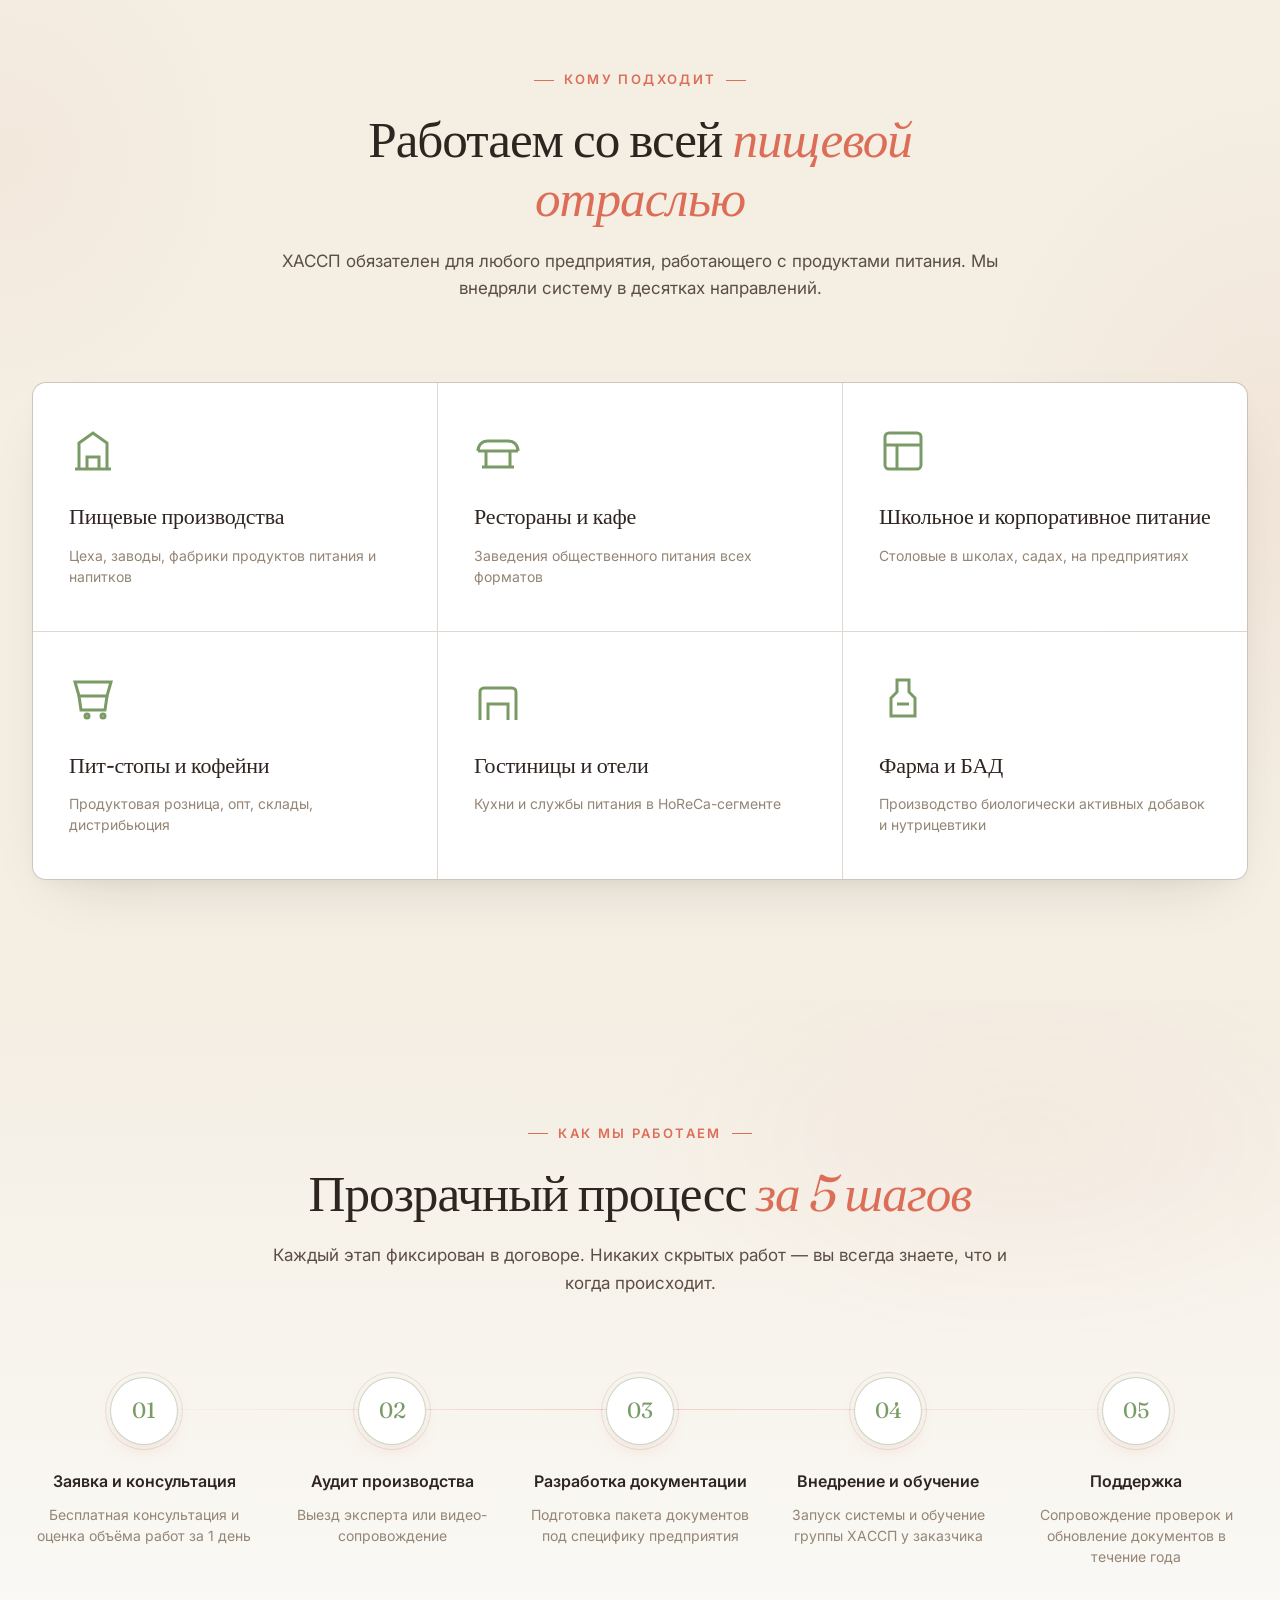
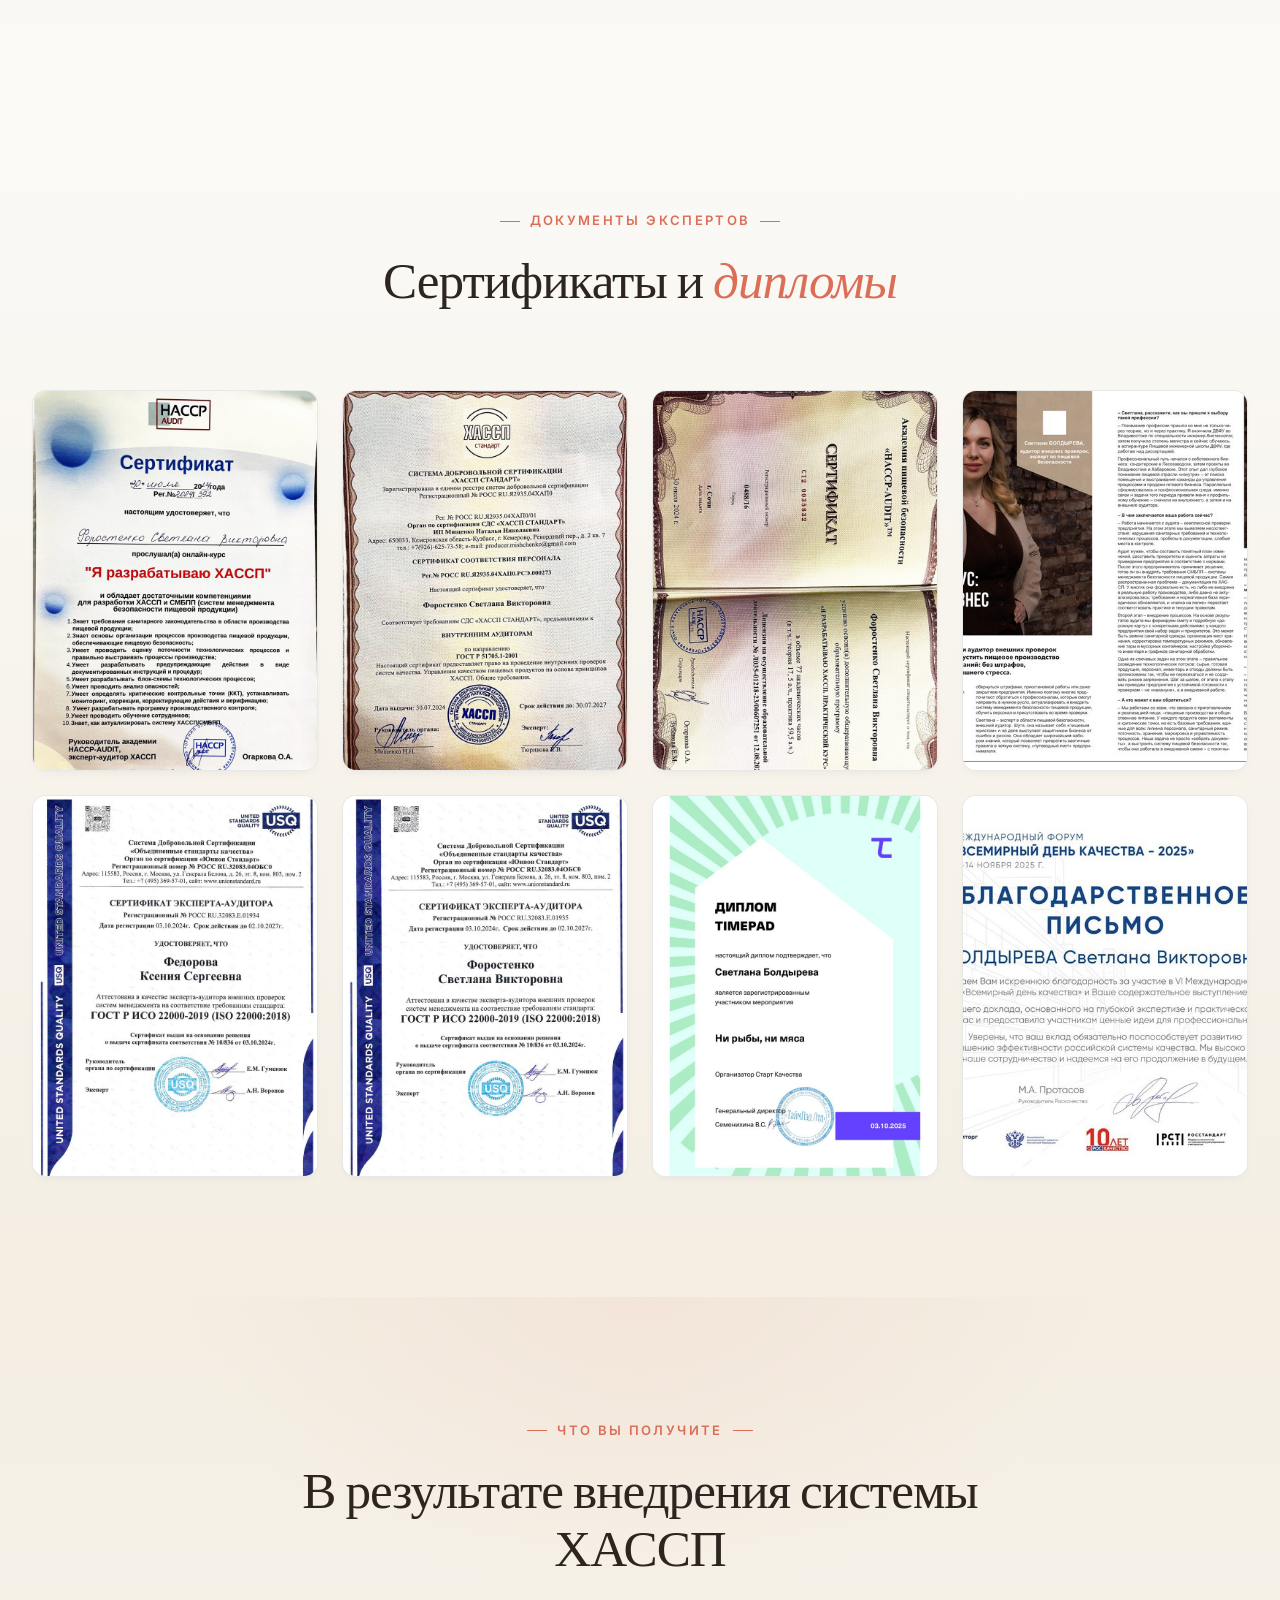
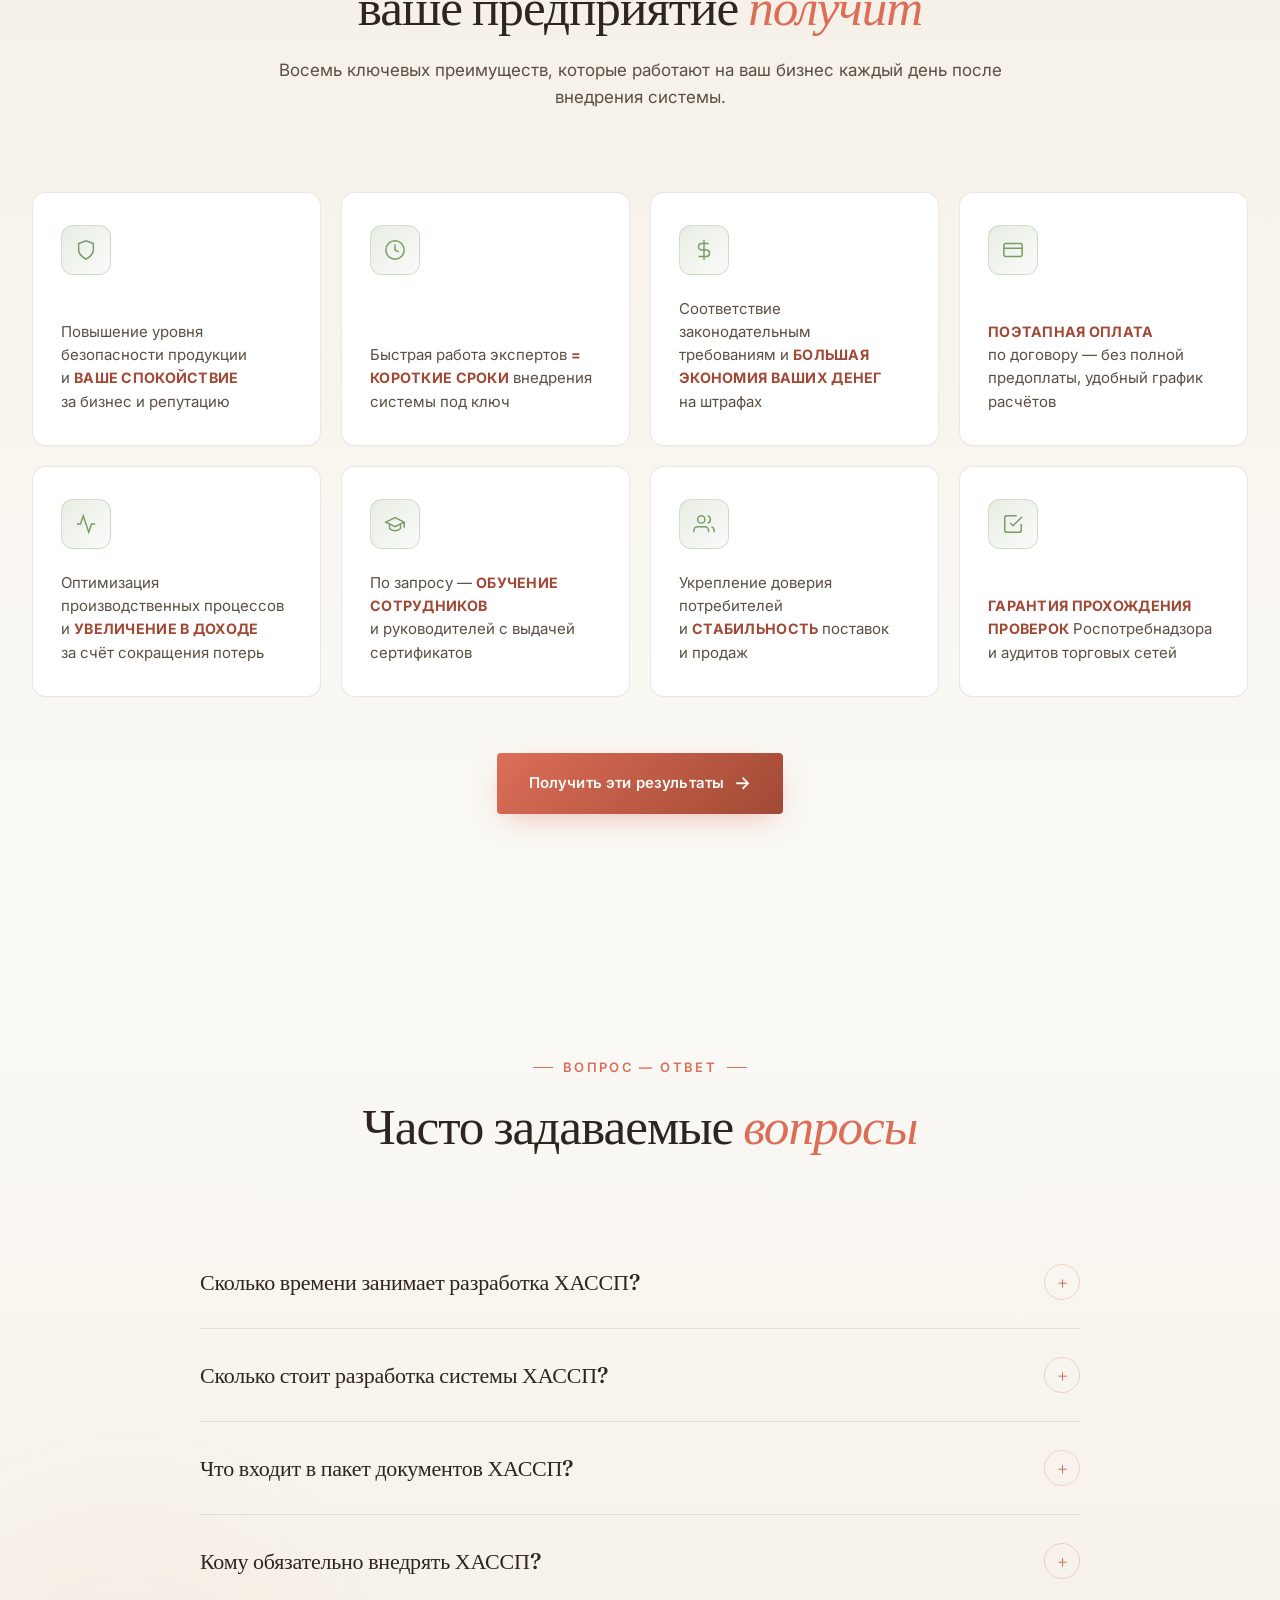
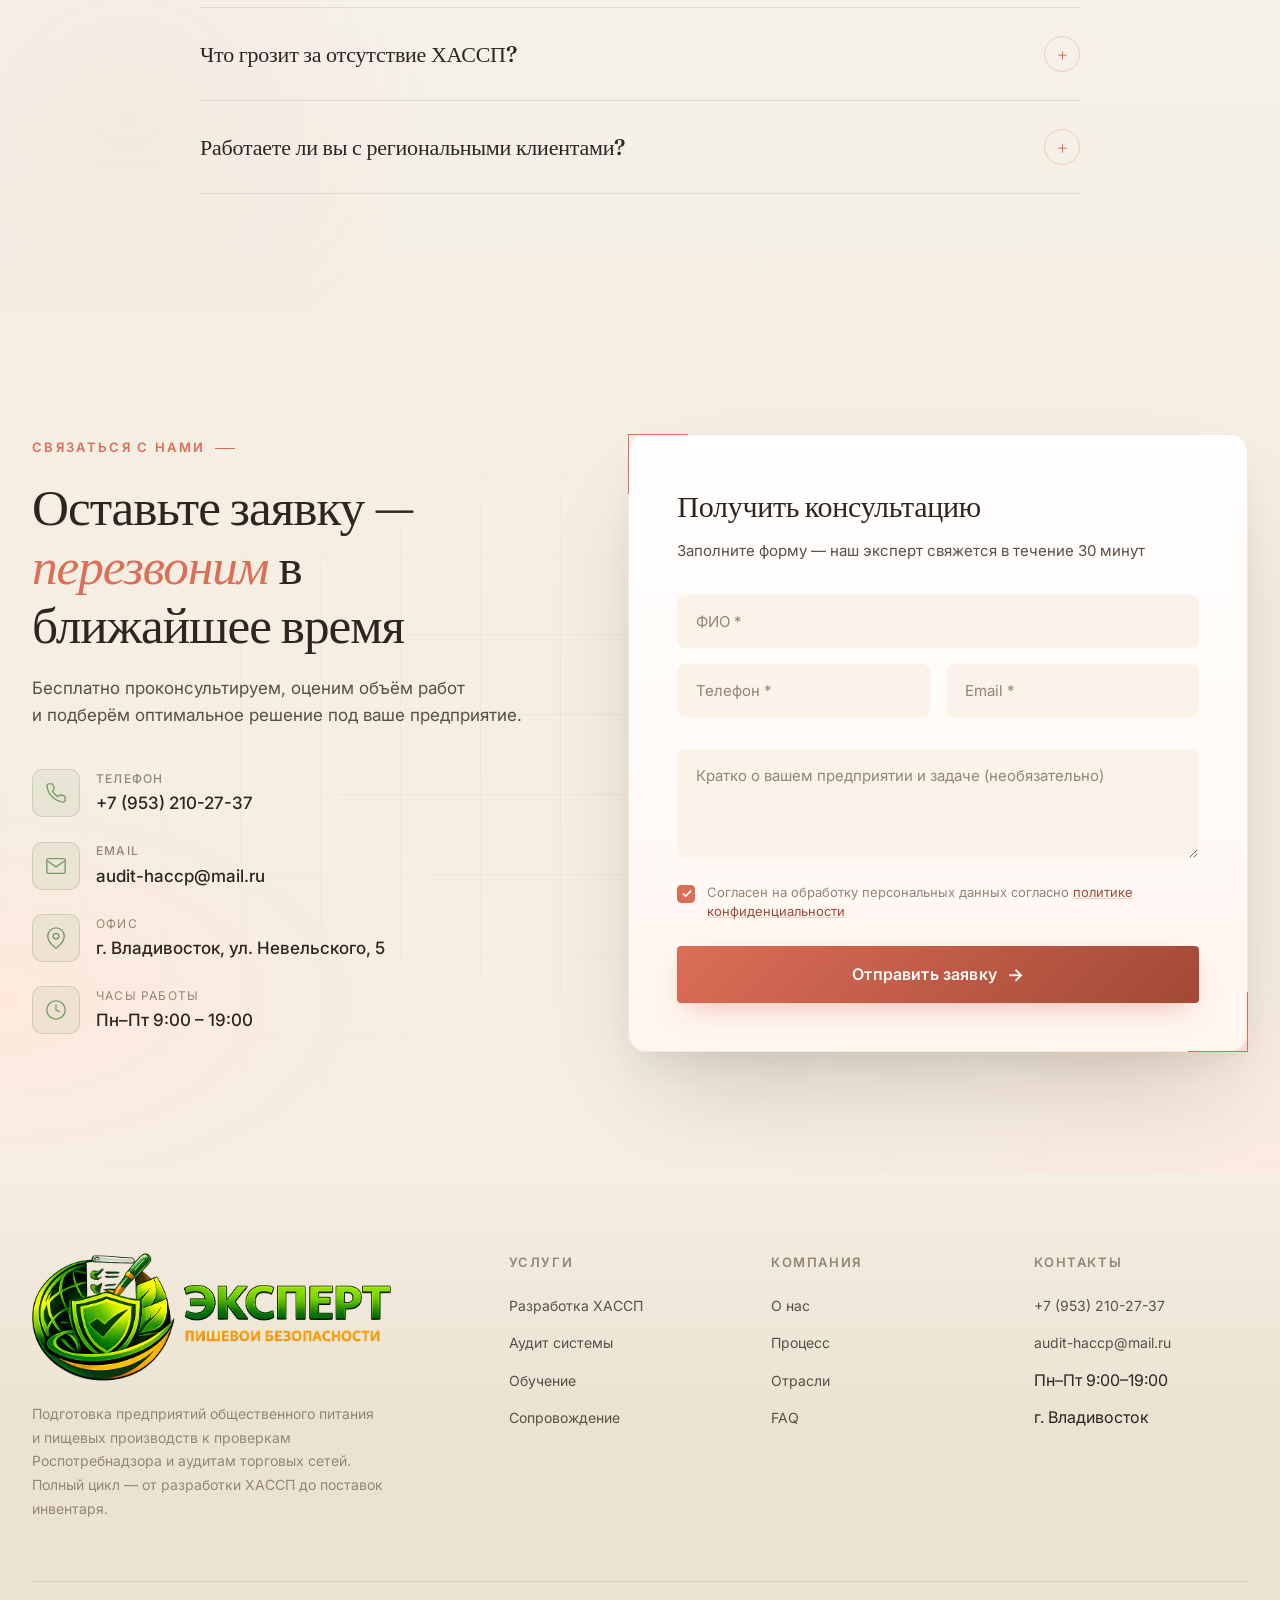
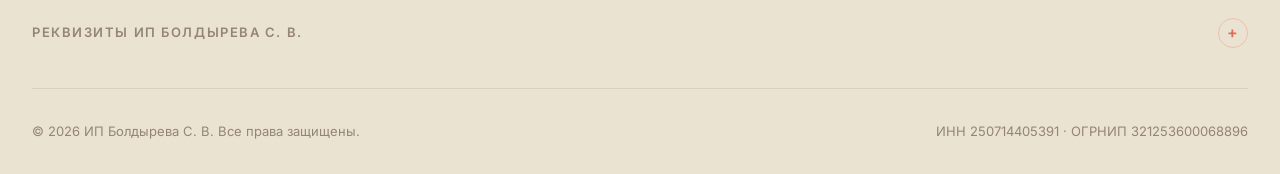
==== commit 3d363711: "updating features" ====
--- a/index.html
+++ b/index.html
@@ -1465,6 +1465,64 @@
   /* Stats numbers */
   .stat-num { color: var(--gold); }
 
+  /* ============ PREMIUM POLISH: scroll progress, h1 reveal, hero cursor glow, hero-card float ============ */
+  .scroll-progress {
+    position: fixed;
+    top: 0;
+    left: 0;
+    height: 2px;
+    width: 0%;
+    background: linear-gradient(90deg, var(--gold-light), var(--gold), var(--gold-dark));
+    z-index: 1001;
+    transition: width .08s linear;
+    pointer-events: none;
+  }
+  /* Word-by-word hero h1 reveal */
+  .hero h1 .h1-word {
+    display: inline-block;
+    opacity: 0;
+    transform: translateY(22px);
+    transition: opacity .85s cubic-bezier(.2,.8,.2,1), transform .85s cubic-bezier(.2,.8,.2,1);
+    will-change: opacity, transform;
+  }
+  .hero h1.revealed .h1-word {
+    opacity: 1;
+    transform: translateY(0);
+  }
+  /* Cursor-follow ambient glow in hero */
+  .hero-cursor-glow {
+    position: absolute;
+    width: 520px;
+    height: 520px;
+    border-radius: 50%;
+    background: radial-gradient(circle, rgba(220, 110, 88, 0.14), transparent 60%);
+    pointer-events: none;
+    transform: translate(-50%, -50%);
+    opacity: 0;
+    transition: opacity .35s ease;
+    z-index: 0;
+    mix-blend-mode: multiply;
+    left: 50%;
+    top: 50%;
+  }
+  .hero:hover .hero-cursor-glow { opacity: 1; }
+  /* Subtle floating of hero-card */
+  @keyframes heroCardFloat {
+    0%, 100% { transform: translateY(0); }
+    50% { transform: translateY(-10px); }
+  }
+  .hero-card {
+    animation: heroCardFloat 9s ease-in-out infinite;
+  }
+  /* Respect users who prefer reduced motion */
+  @media (prefers-reduced-motion: reduce) {
+    .hero h1 .h1-word { opacity: 1; transform: none; transition: none; }
+    .hero-card { animation: none; }
+    .hero-cursor-glow { display: none; }
+    .scroll-progress { transition: none; }
+    * { animation-duration: 0.01ms !important; transition-duration: 0.01ms !important; }
+  }
+
   /* NEW badge — uses brand orange/green from the logo for energetic pop on the gentle palette */
   .service-card { position: relative; }
   .service-badge {
@@ -1701,6 +1759,8 @@
 <body>
 
 <!-- ============ NAV ============ -->
+<div class="scroll-progress" id="scrollProgress" aria-hidden="true"></div>
+
 <header><nav class="nav" id="nav" role="navigation" aria-label="Главная навигация">
   <div class="container nav-inner">
     <a href="#top" class="logo">
@@ -1727,6 +1787,7 @@
 <main>
 <!-- ============ HERO ============ -->
 <section class="hero" id="top">
+  <div class="hero-cursor-glow" id="cursorGlow" aria-hidden="true"></div>
   <div class="container">
     <div class="hero-grid">
       <div class="hero-content">
@@ -2649,6 +2710,109 @@
     };
     document.getElementById('cookieAccept').addEventListener('click', () => dismiss('accepted'));
     document.getElementById('cookieDecline').addEventListener('click', () => dismiss('declined'));
+  })();
+
+  // Top scroll progress bar
+  (function(){
+    const bar = document.getElementById('scrollProgress');
+    if (!bar) return;
+    const update = () => {
+      const total = document.documentElement.scrollHeight - window.innerHeight;
+      const pct = total > 0 ? (window.scrollY / total) * 100 : 0;
+      bar.style.width = pct + '%';
+    };
+    window.addEventListener('scroll', update, { passive: true });
+    window.addEventListener('resize', update);
+    update();
+  })();
+
+  // Word-by-word hero h1 reveal on load
+  (function(){
+    if (window.matchMedia && matchMedia('(prefers-reduced-motion: reduce)').matches) return;
+    const h1 = document.querySelector('.hero h1');
+    if (!h1) return;
+    const nodes = Array.from(h1.childNodes);
+    h1.innerHTML = '';
+    let i = 0;
+    nodes.forEach(node => {
+      if (node.nodeType === Node.TEXT_NODE) {
+        const parts = node.textContent.split(/(\s+)/);
+        parts.forEach(p => {
+          if (!p) return;
+          if (/^\s+$/.test(p)) {
+            h1.appendChild(document.createTextNode(p));
+          } else {
+            const span = document.createElement('span');
+            span.className = 'h1-word';
+            span.textContent = p;
+            span.style.transitionDelay = (i * 70) + 'ms';
+            i++;
+            h1.appendChild(span);
+          }
+        });
+      } else {
+        // Inline element like .accent — wrap as single word
+        const span = document.createElement('span');
+        span.className = 'h1-word';
+        span.appendChild(node.cloneNode(true));
+        span.style.transitionDelay = (i * 70) + 'ms';
+        i++;
+        h1.appendChild(span);
+      }
+    });
+    // Trigger reveal next frame
+    requestAnimationFrame(() => requestAnimationFrame(() => h1.classList.add('revealed')));
+  })();
+
+  // Animated counter for stats
+  (function(){
+    if (window.matchMedia && matchMedia('(prefers-reduced-motion: reduce)').matches) return;
+    const els = document.querySelectorAll('.stat-num');
+    if (!els.length) return;
+    const counted = new WeakSet();
+    const io = new IntersectionObserver((entries) => {
+      entries.forEach(entry => {
+        if (!entry.isIntersecting || counted.has(entry.target)) return;
+        counted.add(entry.target);
+        const el = entry.target;
+        const original = el.textContent.trim();
+        const m = original.match(/^(\d+)(.*)$/);
+        if (!m) return;
+        const target = parseInt(m[1], 10);
+        const suffix = m[2];
+        const dur = 1400;
+        const start = performance.now();
+        const tick = (now) => {
+          const t = Math.min((now - start) / dur, 1);
+          const eased = 1 - Math.pow(1 - t, 3);
+          const v = Math.floor(eased * target);
+          el.textContent = v + suffix;
+          if (t < 1) requestAnimationFrame(tick);
+          else el.textContent = original;
+        };
+        requestAnimationFrame(tick);
+      });
+    }, { threshold: 0.45 });
+    els.forEach(el => io.observe(el));
+  })();
+
+  // Hero cursor-follow ambient glow
+  (function(){
+    if (window.matchMedia && matchMedia('(prefers-reduced-motion: reduce)').matches) return;
+    if (window.matchMedia('(pointer: coarse)').matches) return; // skip on touch
+    const hero = document.querySelector('.hero');
+    const glow = document.getElementById('cursorGlow');
+    if (!hero || !glow) return;
+    let raf = null;
+    hero.addEventListener('mousemove', (e) => {
+      if (raf) return;
+      raf = requestAnimationFrame(() => {
+        const rect = hero.getBoundingClientRect();
+        glow.style.left = (e.clientX - rect.left) + 'px';
+        glow.style.top = (e.clientY - rect.top) + 'px';
+        raf = null;
+      });
+    });
   })();
 
   // Reveal on scroll
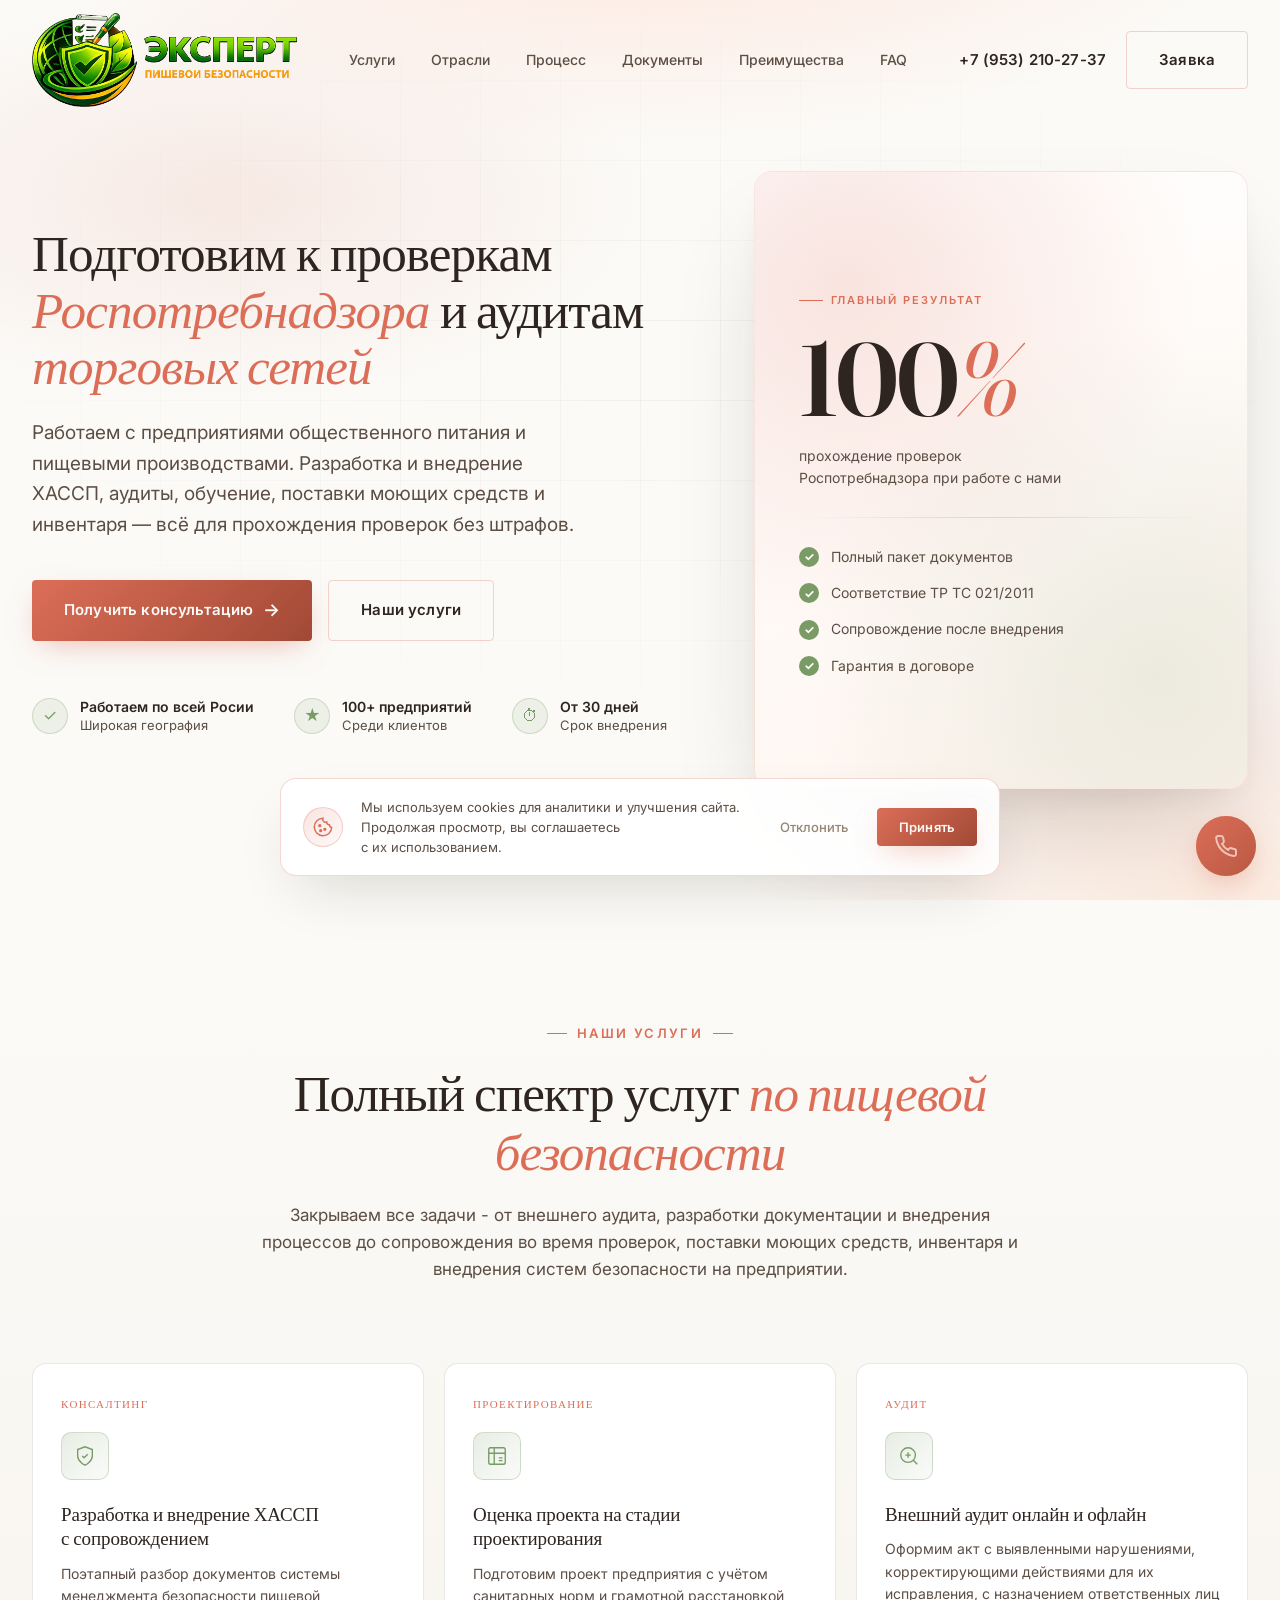
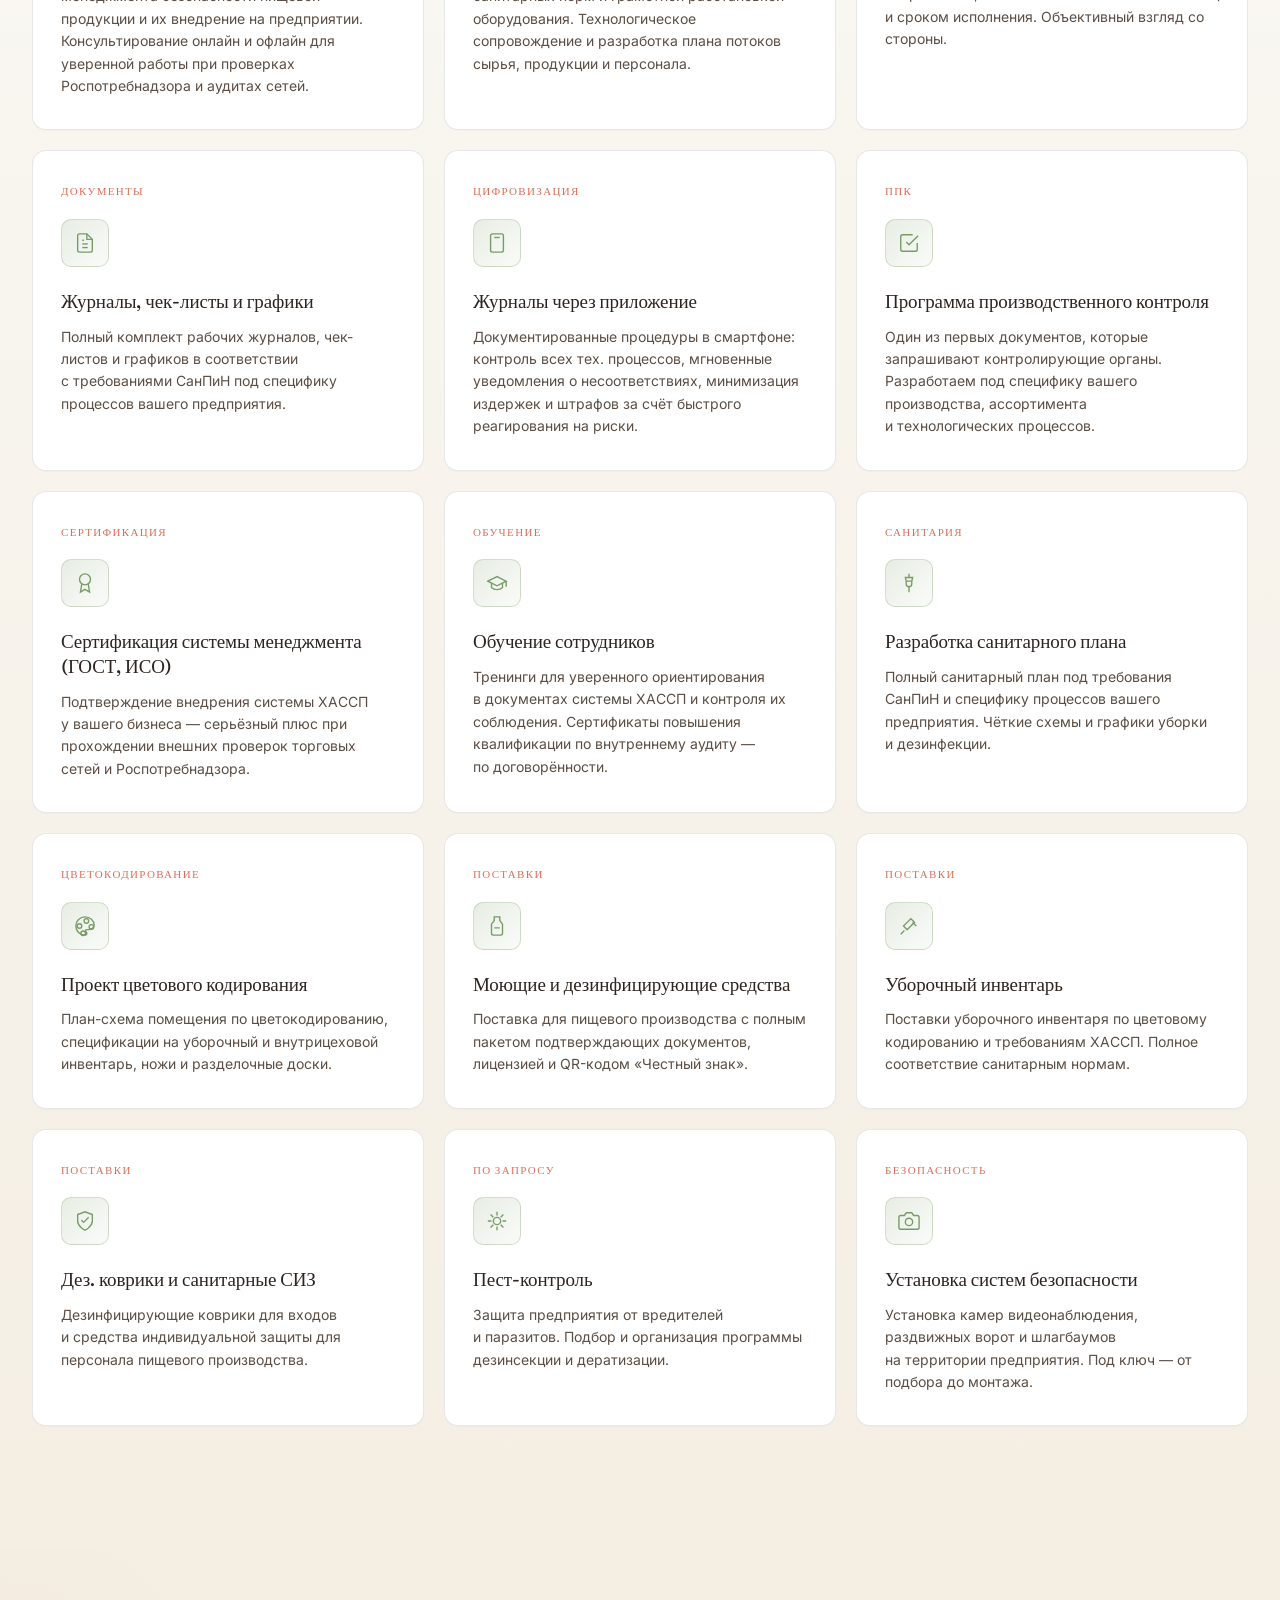
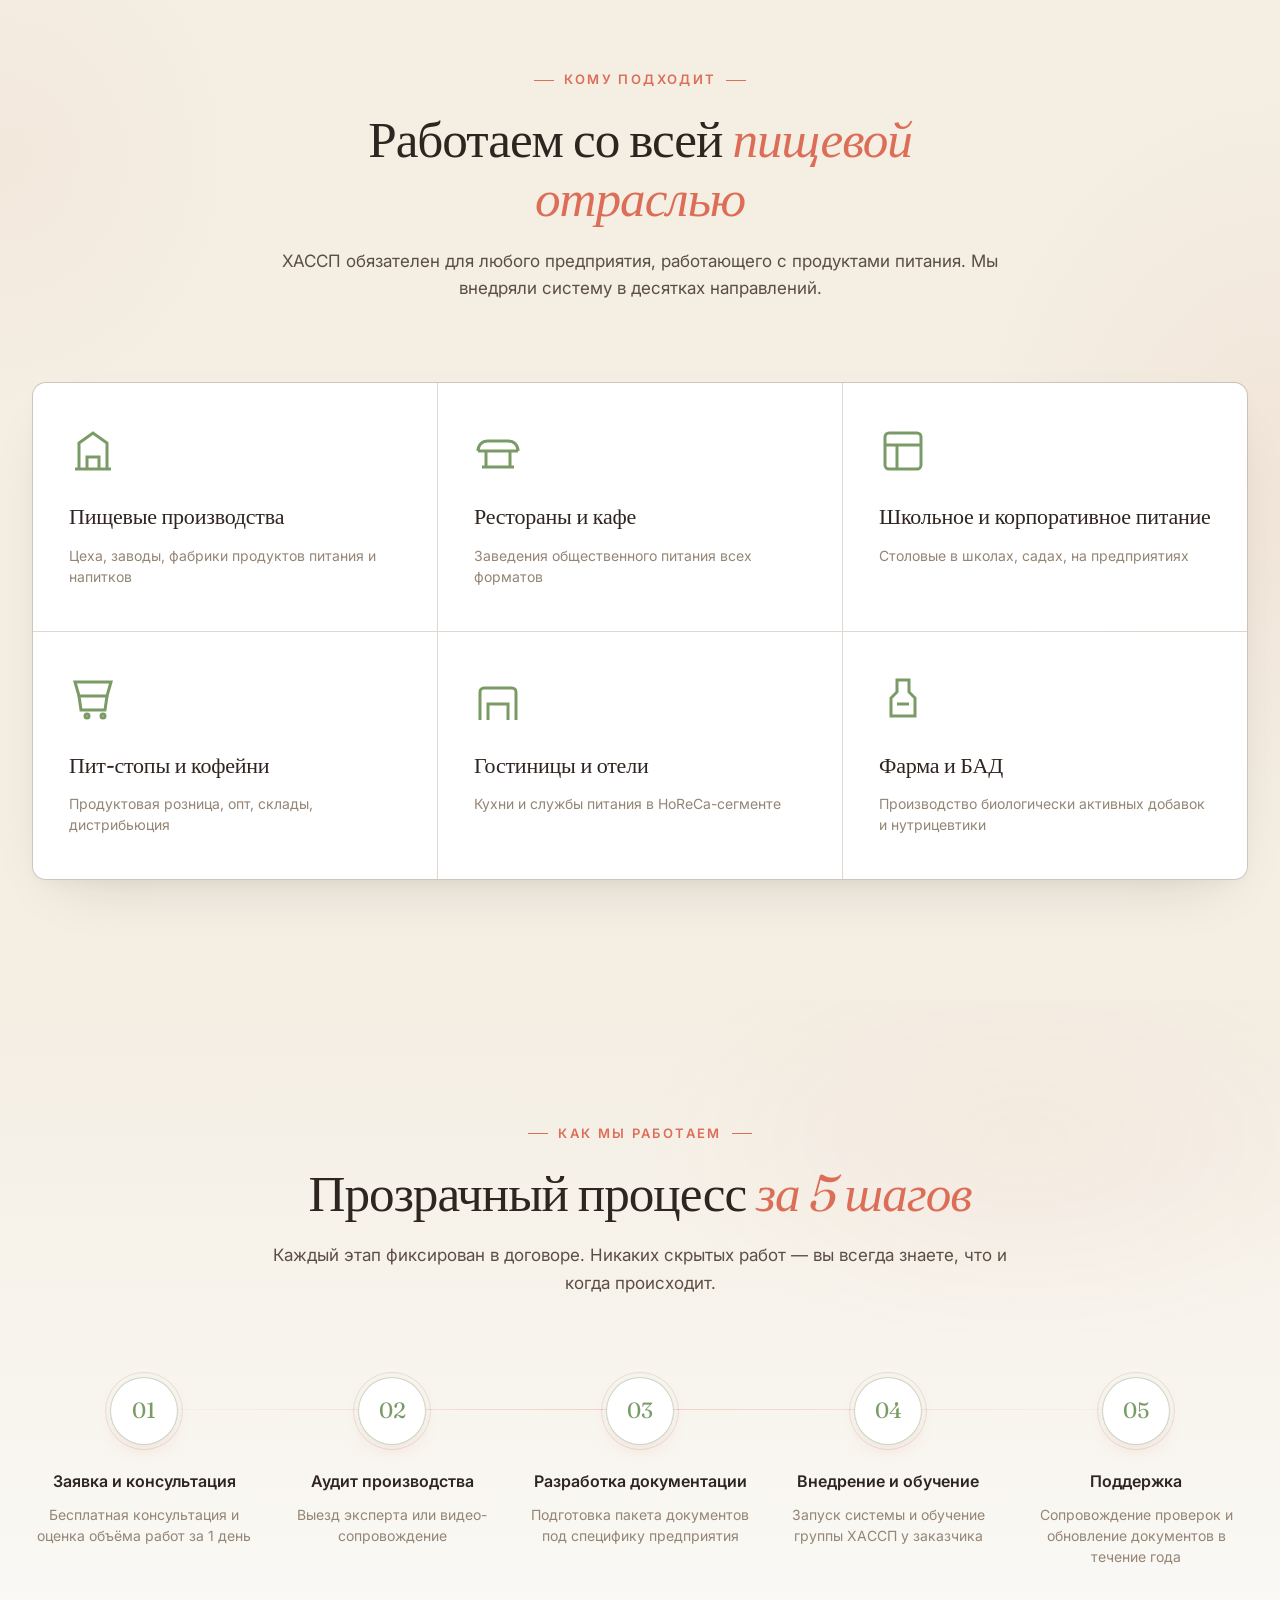
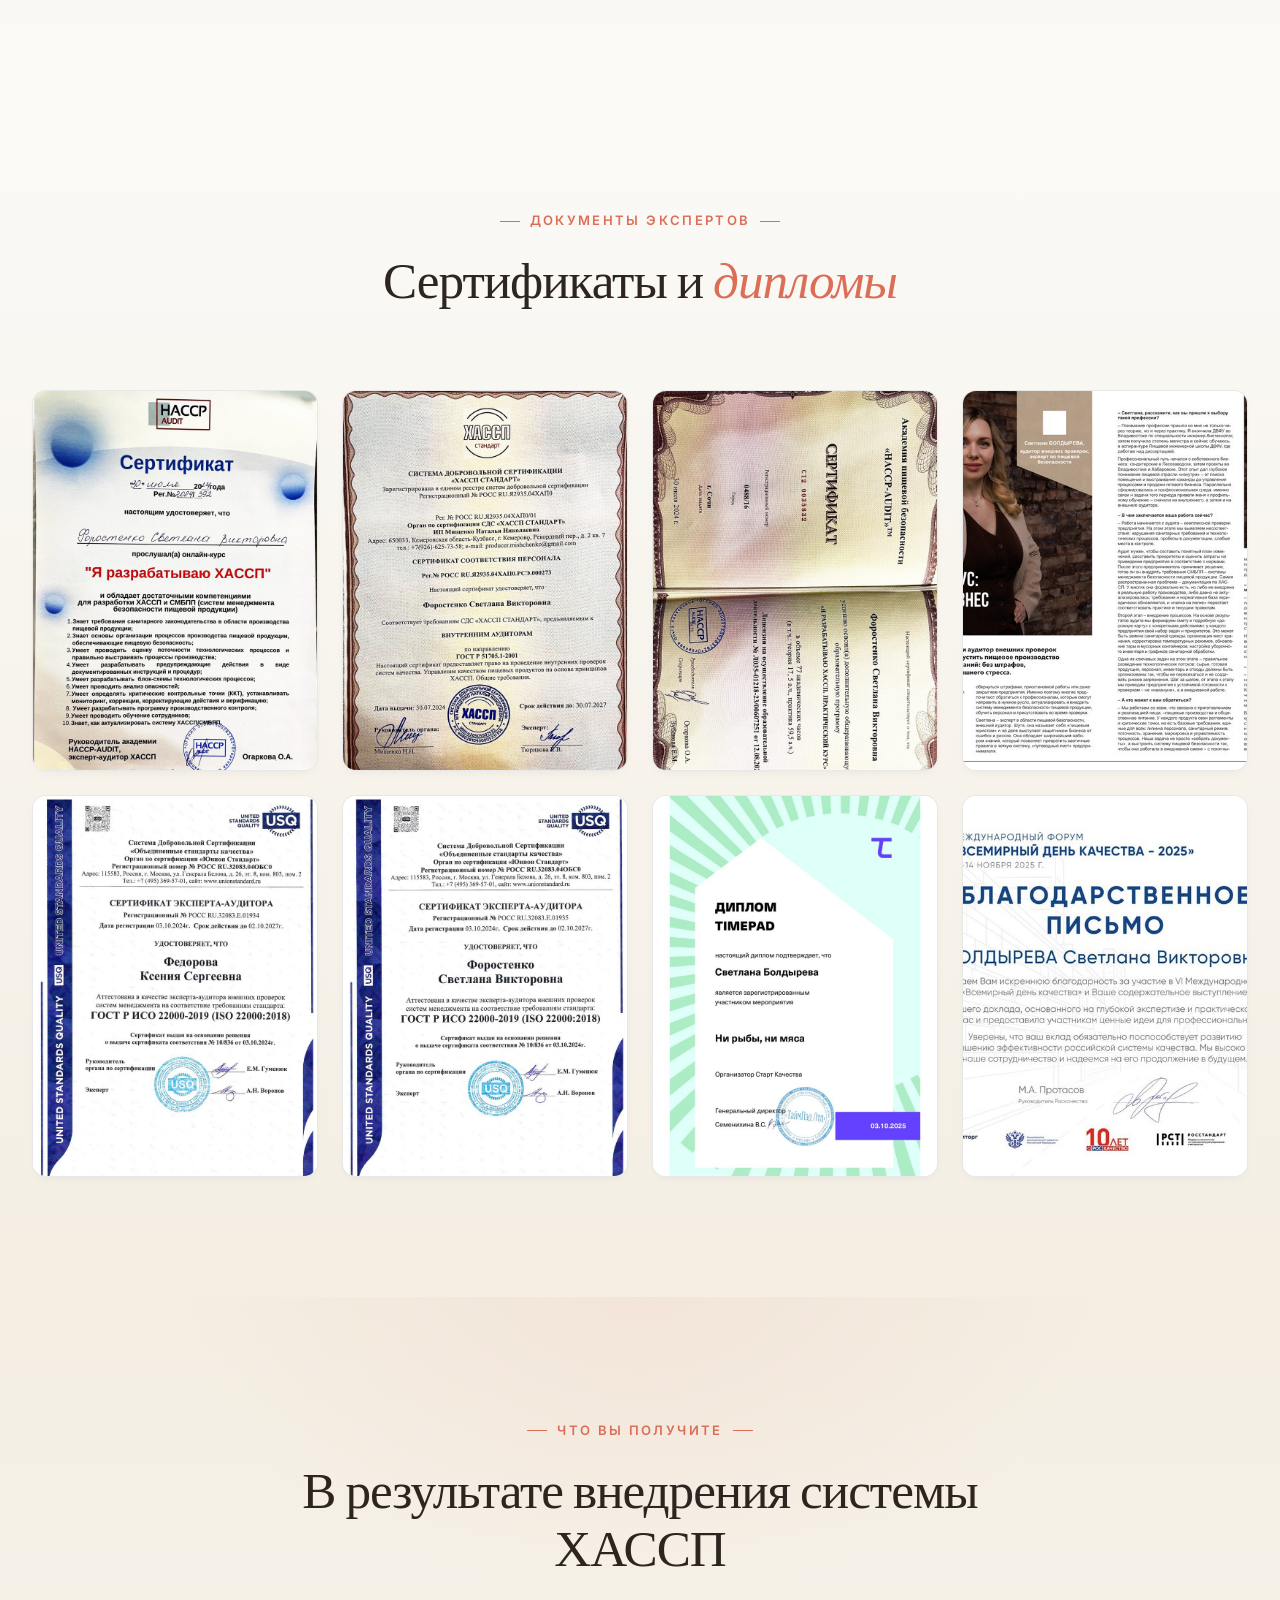
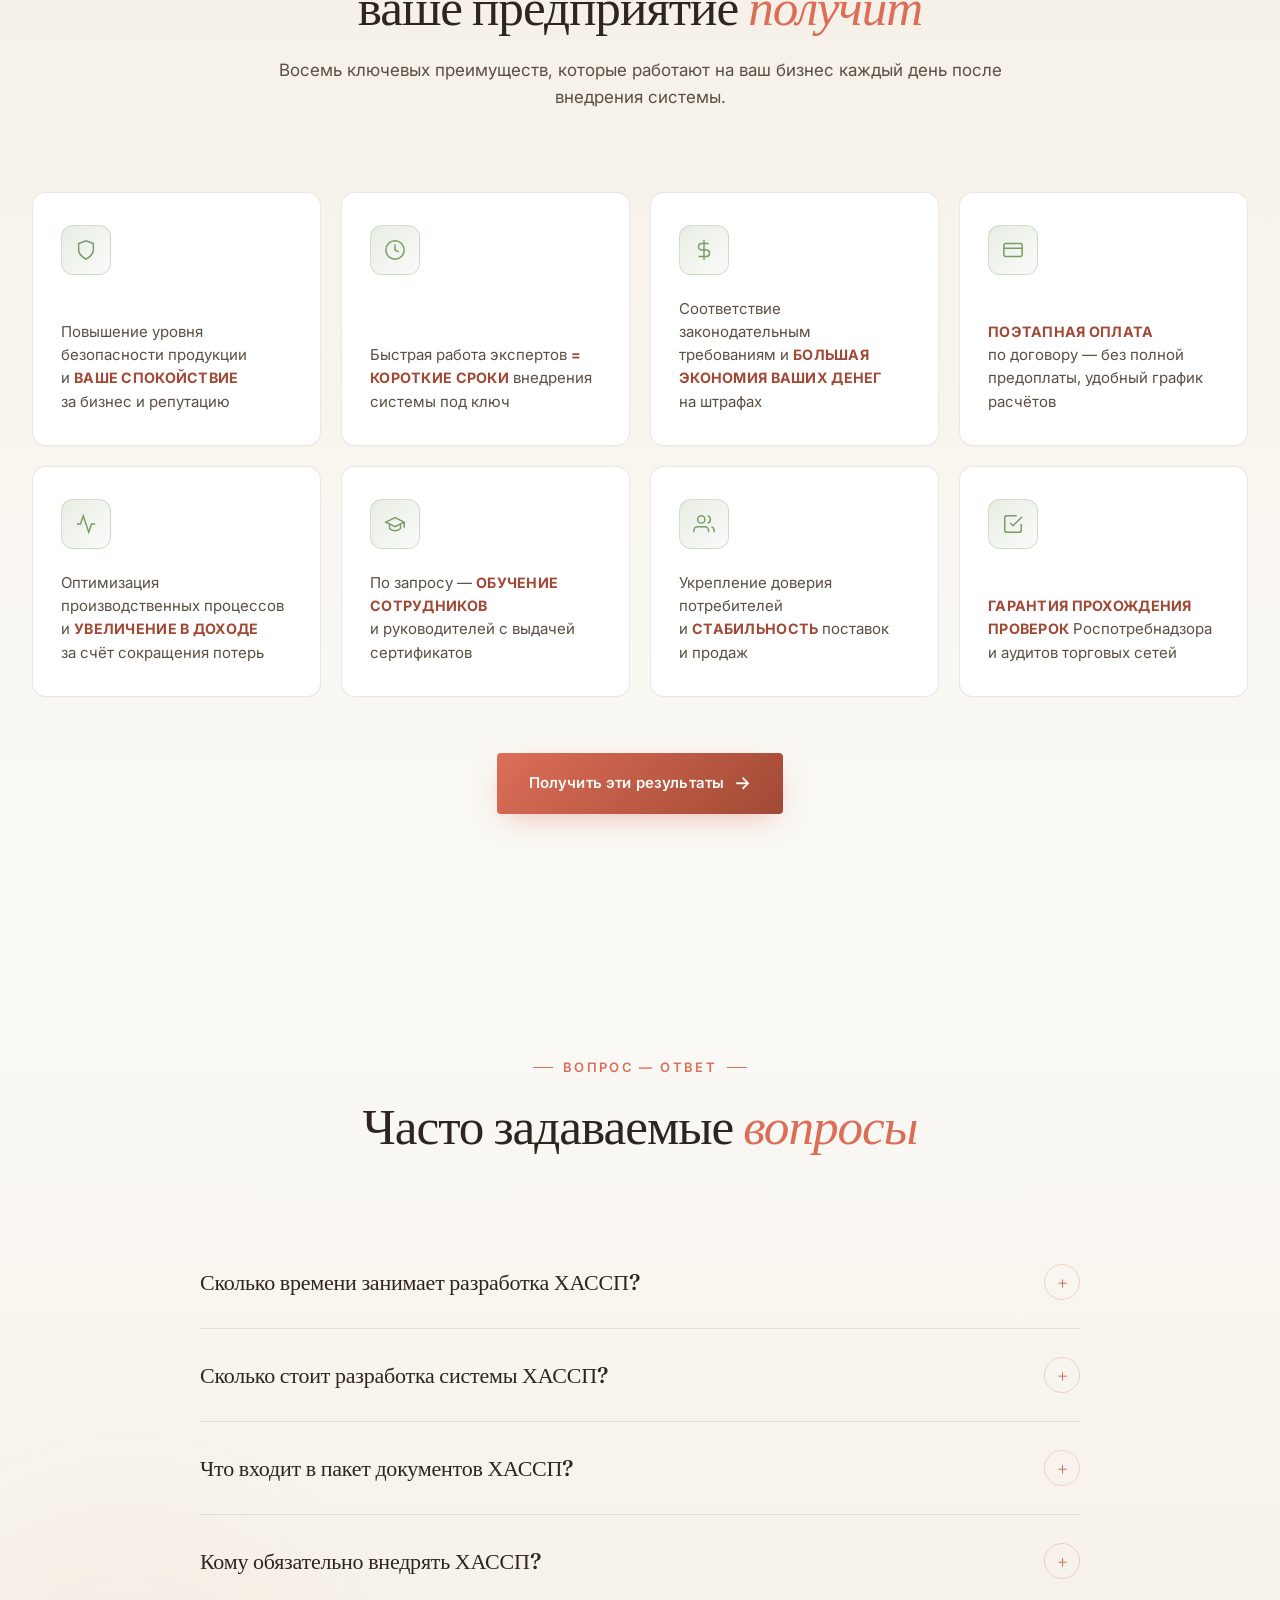
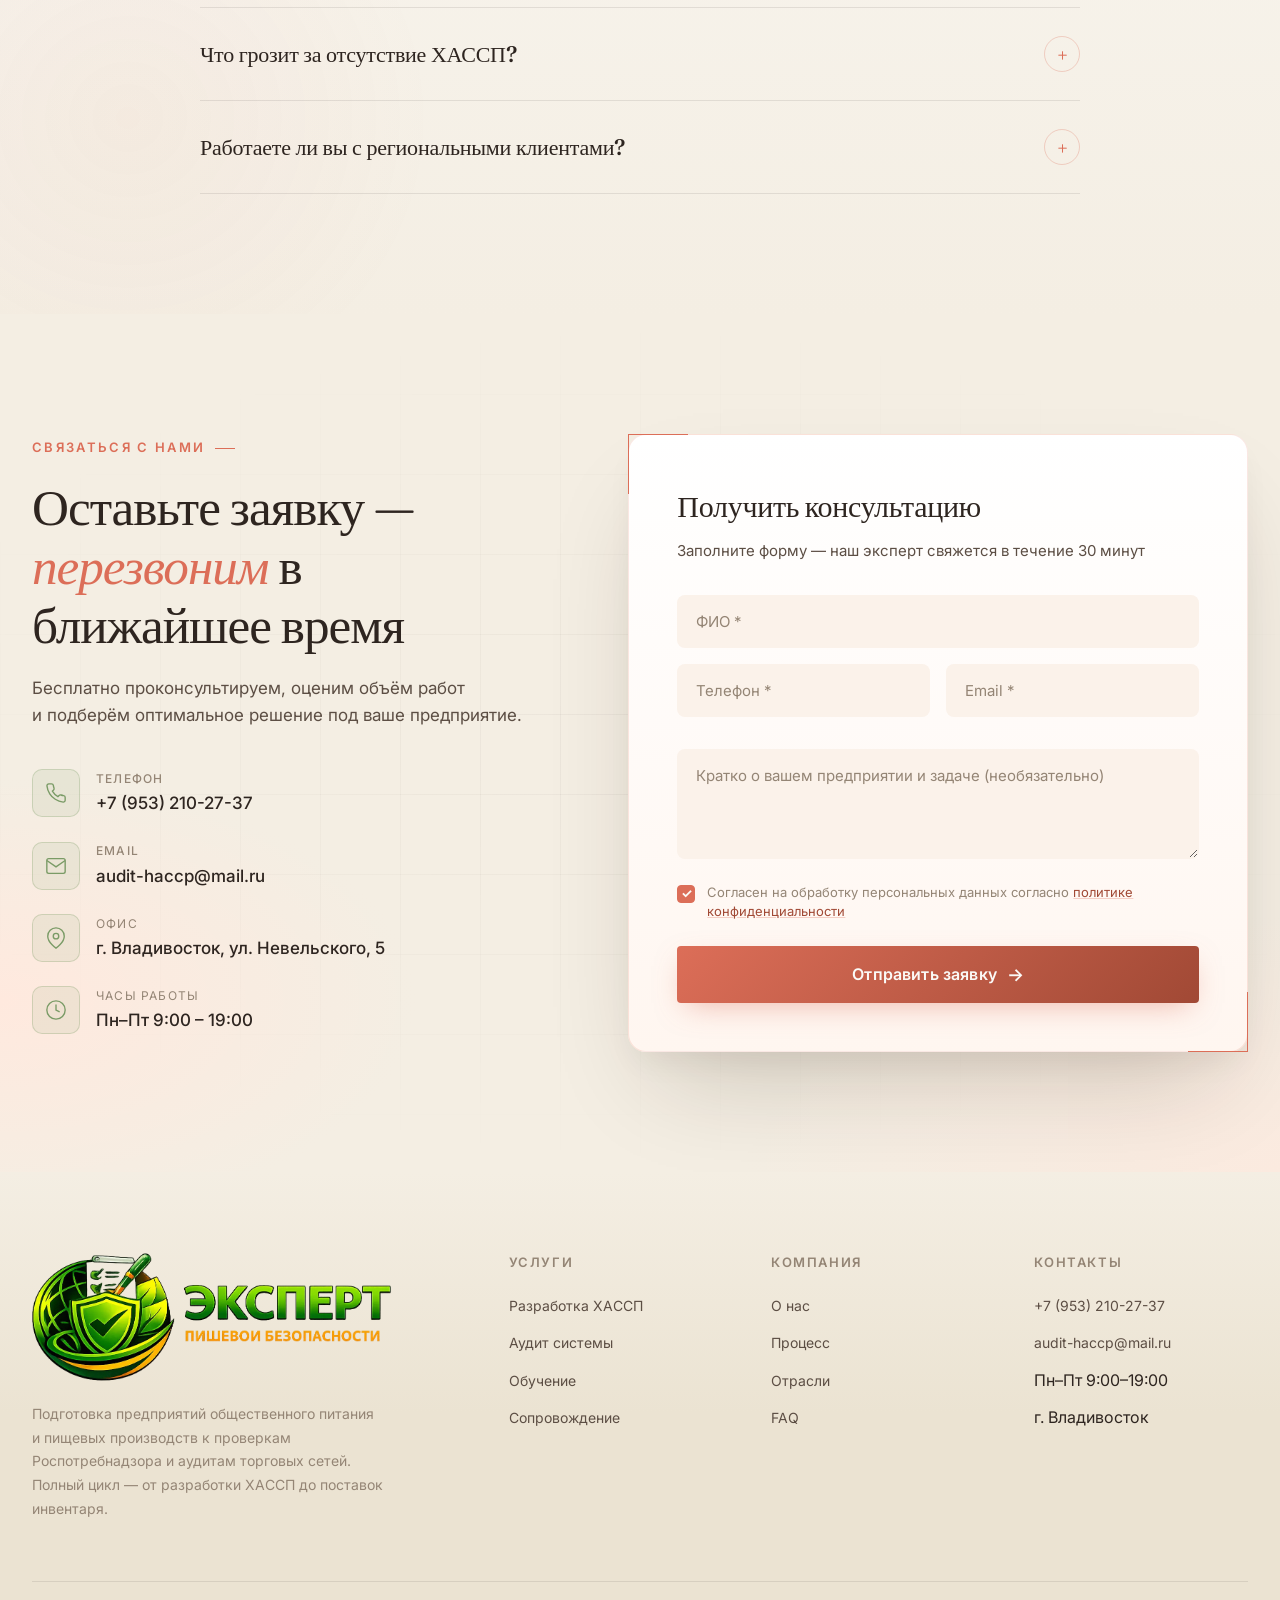
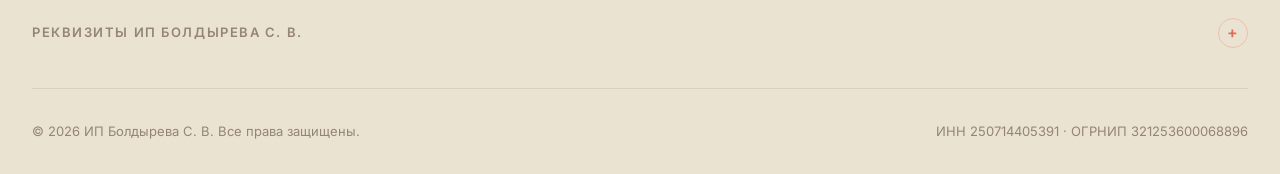
==== commit 7617e0ae: "png to webp" ====
--- a/index.html
+++ b/index.html
@@ -1764,7 +1764,7 @@
 <header><nav class="nav" id="nav" role="navigation" aria-label="Главная навигация">
   <div class="container nav-inner">
     <a href="#top" class="logo">
-      <img src="logo-2-trim.png" alt="Эксперт пищевой безопасности" class="logo-img">
+      <img src="logo-2-trim.webp" alt="Эксперт пищевой безопасности" class="logo-img">
     </a>
     <ul class="nav-links">
       <li><a href="#services">Услуги</a></li>
@@ -2489,7 +2489,7 @@
     <div class="footer-grid">
       <div class="footer-brand">
         <a href="#top" class="logo">
-          <img src="logo-2-trim.png" alt="Эксперт пищевой безопасности" class="logo-img">
+          <img src="logo-2-trim.webp" alt="Эксперт пищевой безопасности" class="logo-img">
         </a>
         <p>
           Подготовка предприятий общественного питания и&nbsp;пищевых производств
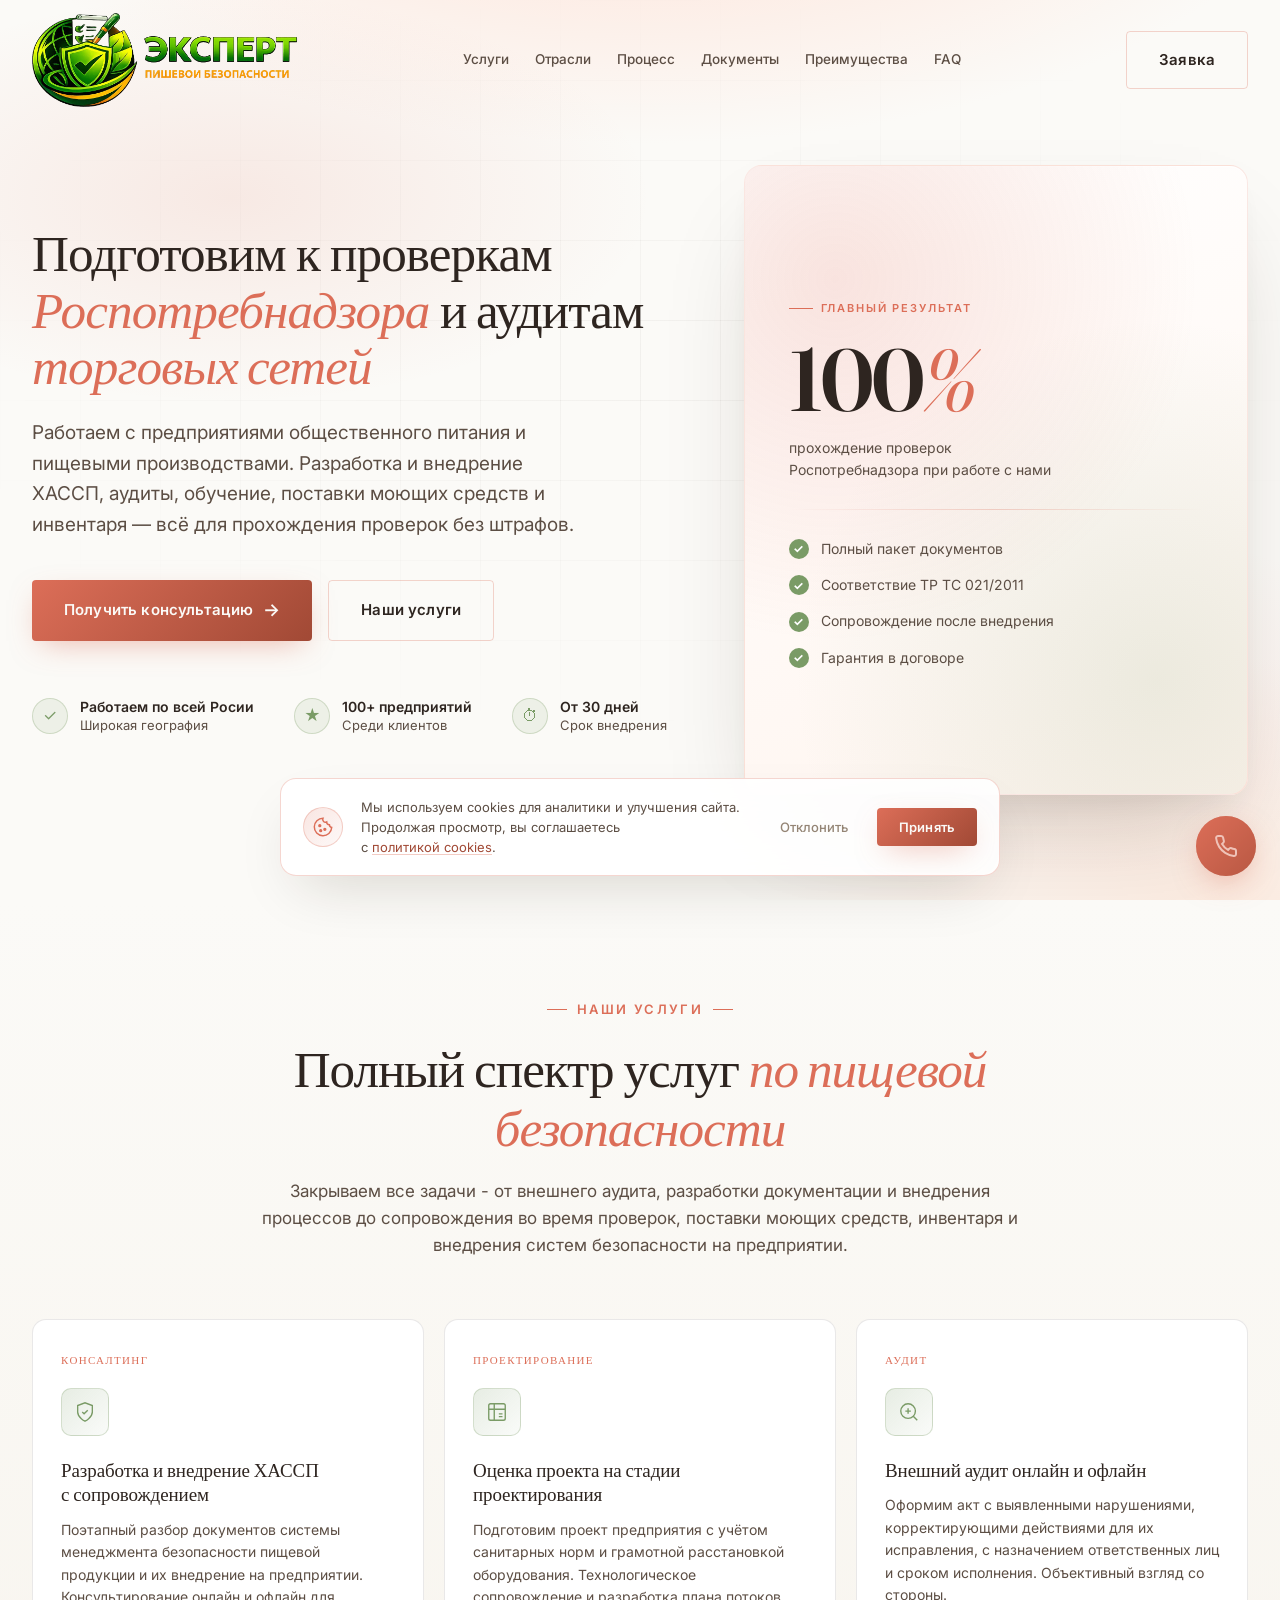
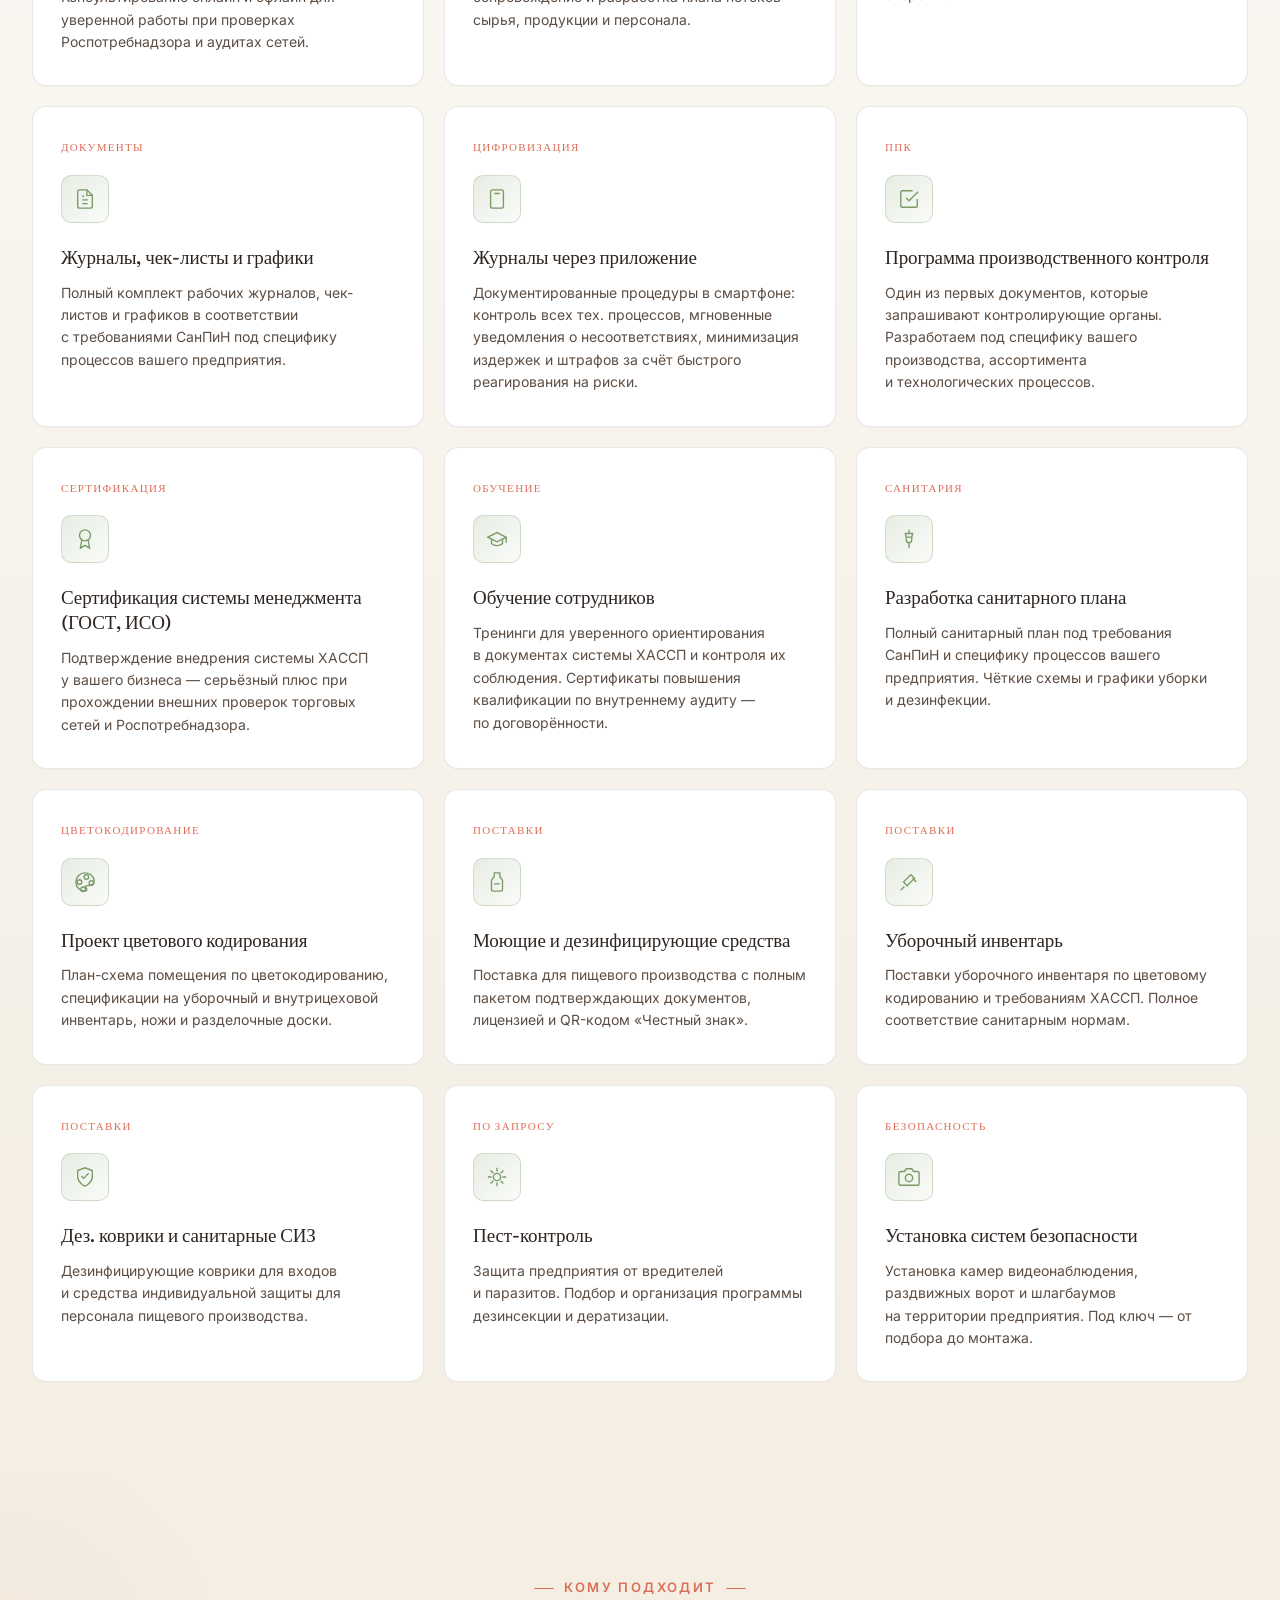
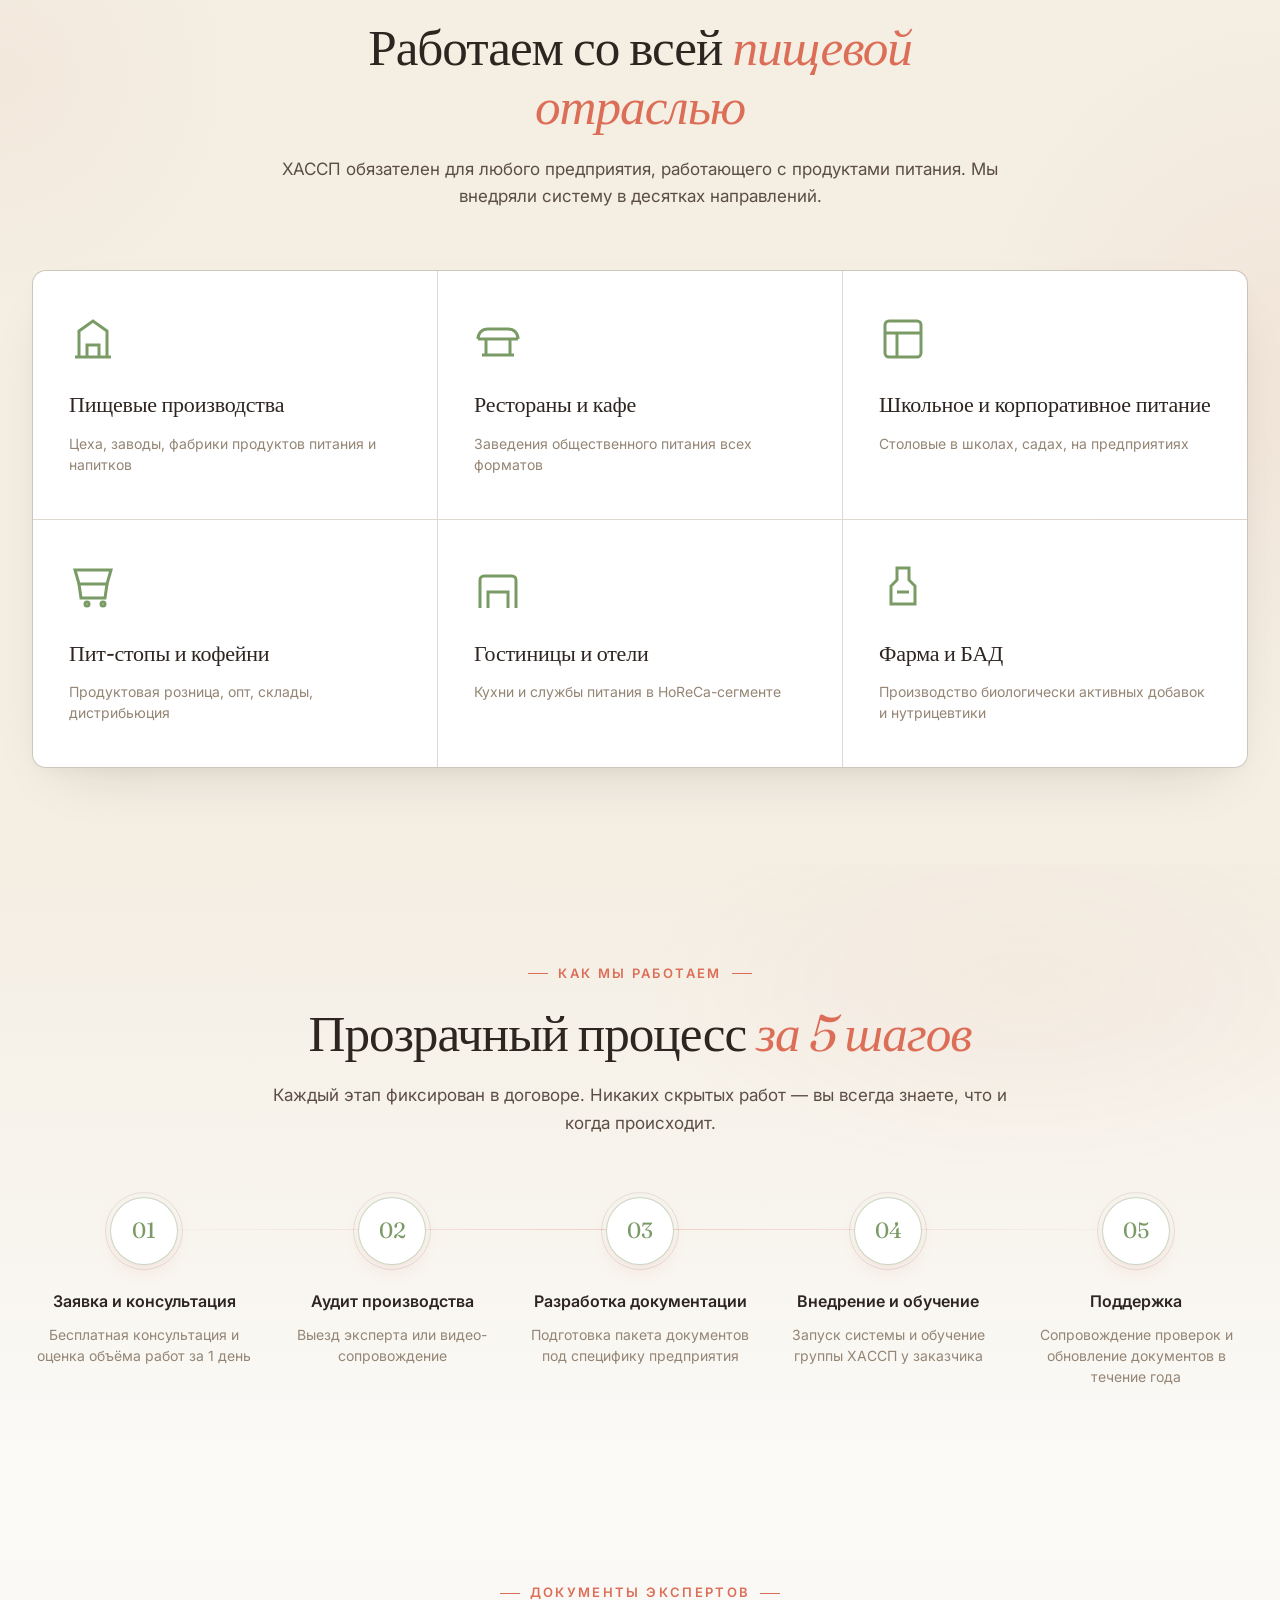
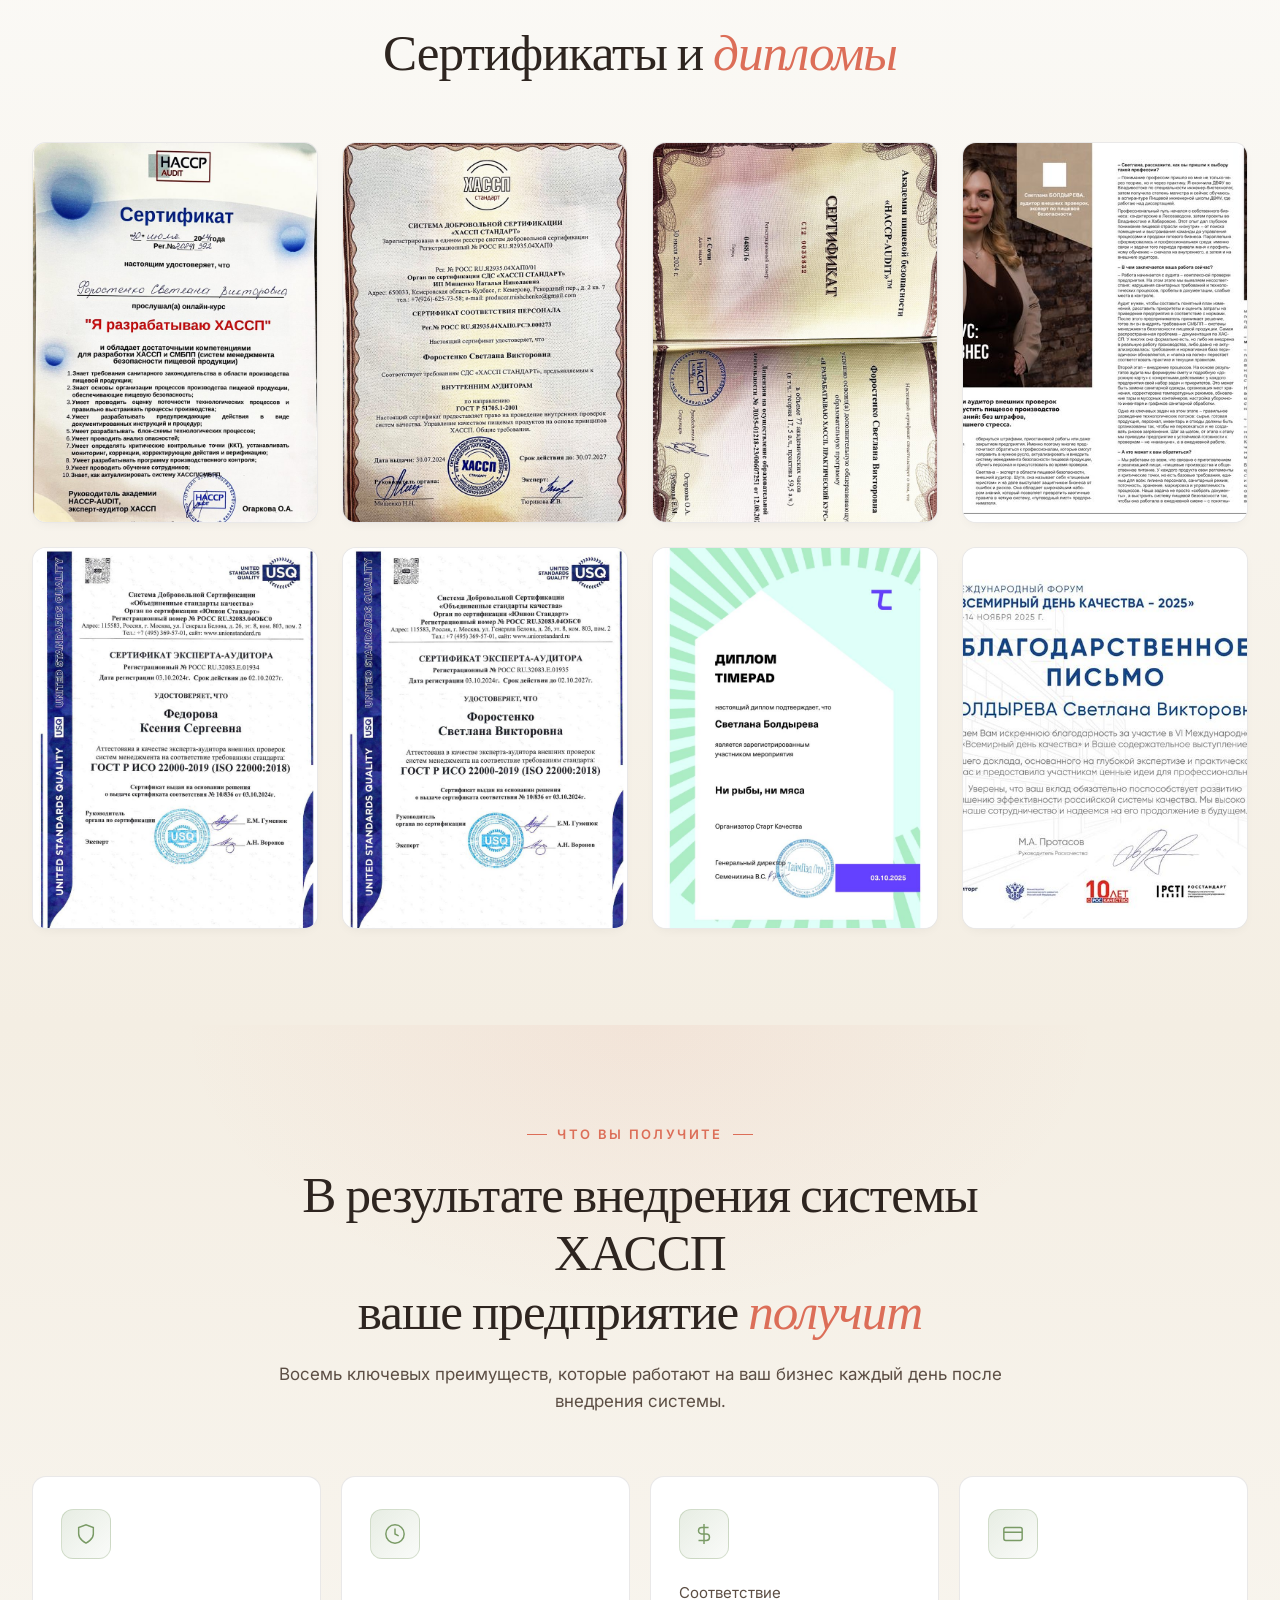
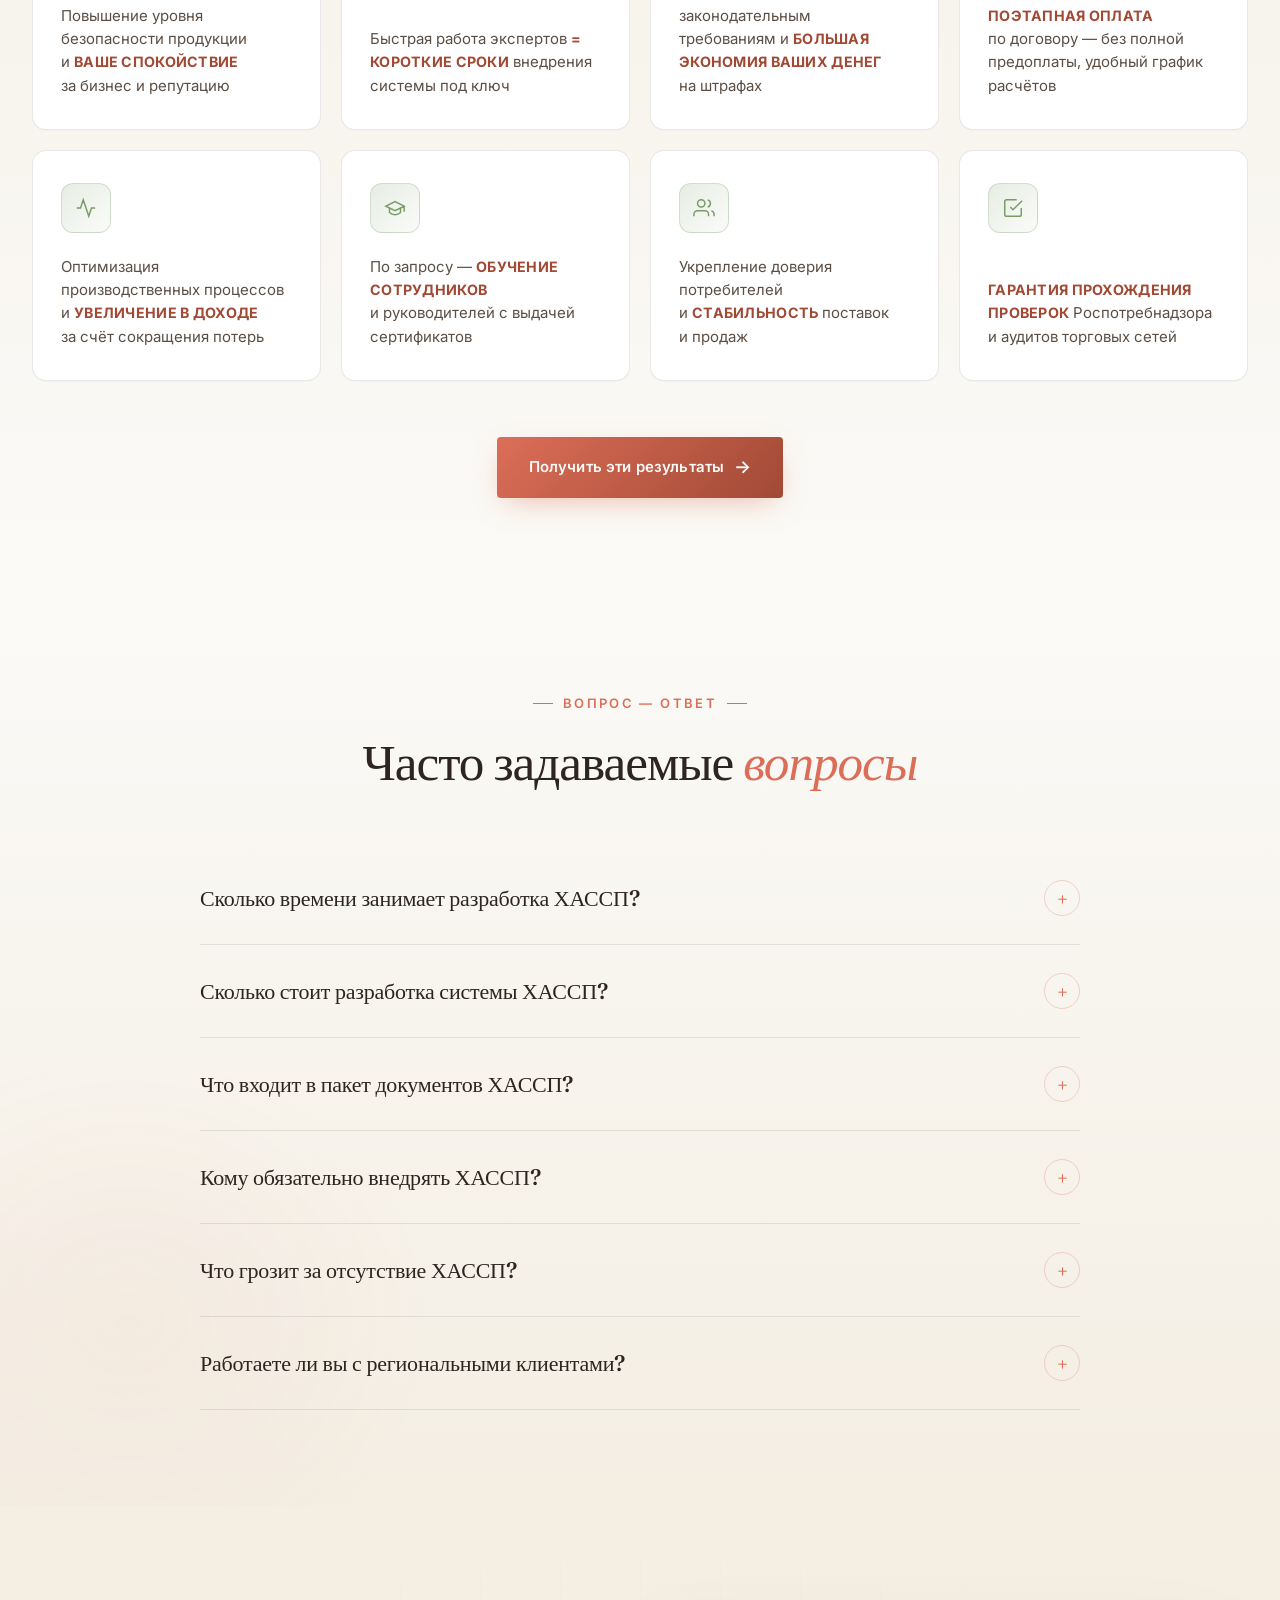
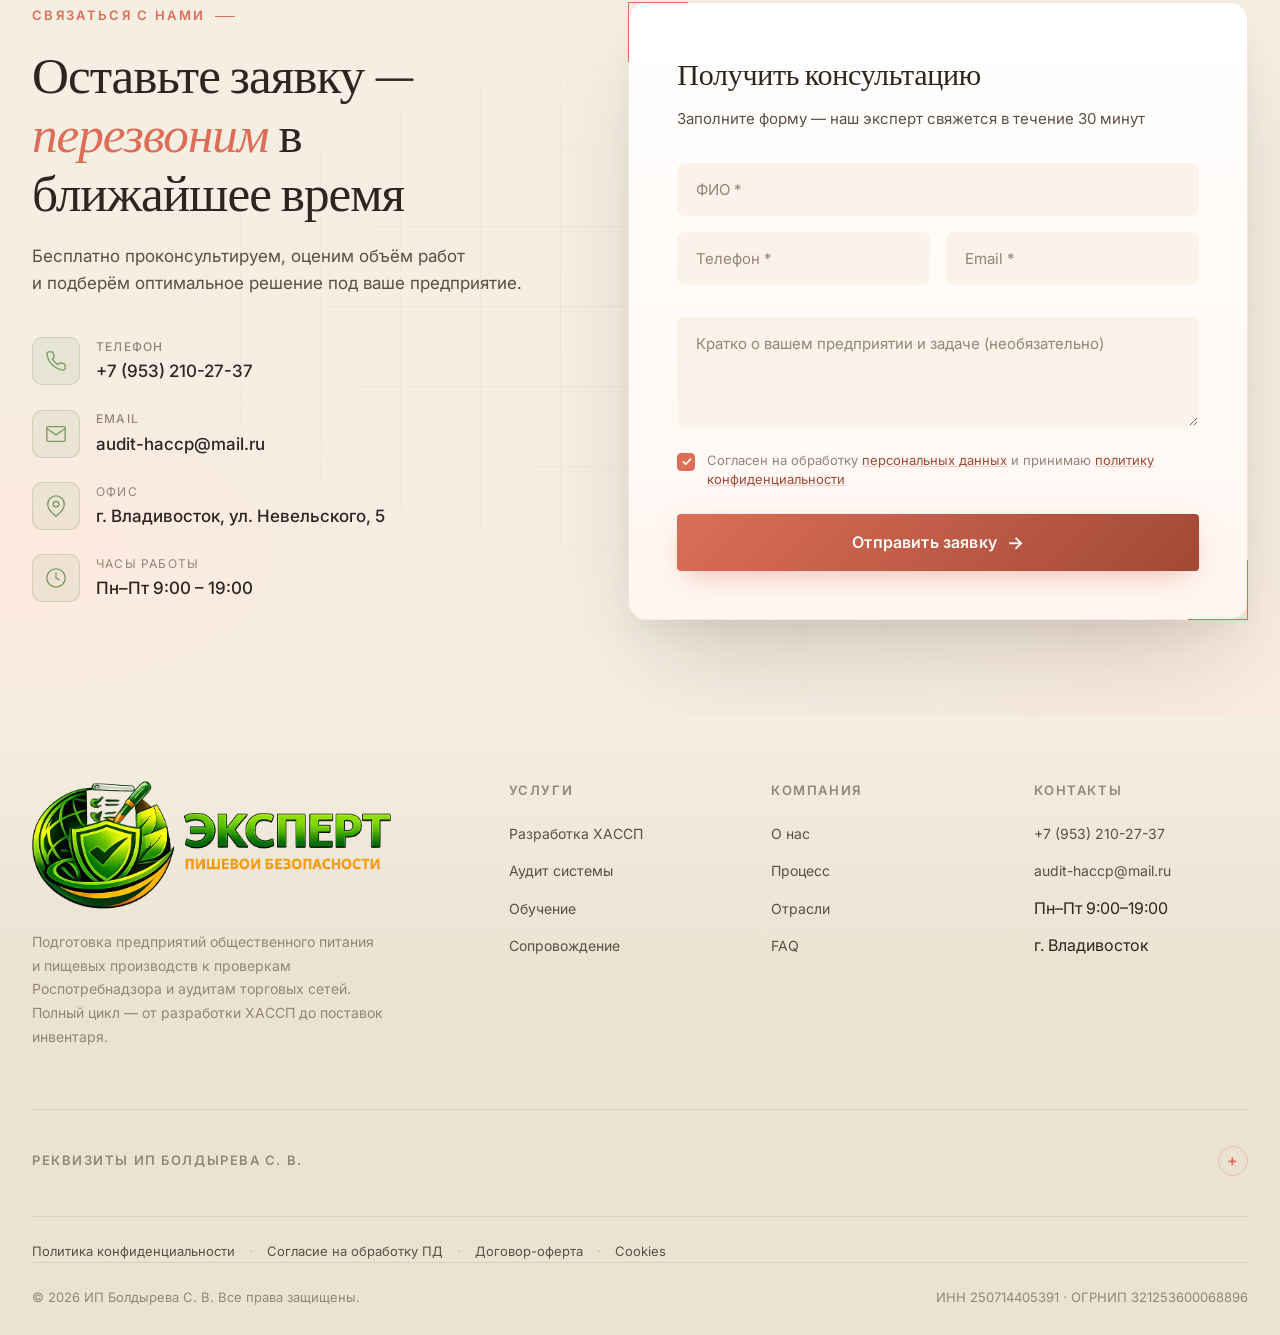
==== commit 3a4bbaaf: "Finish" ====
--- a/index.html
+++ b/index.html
@@ -21,8 +21,8 @@
 <meta name="ICBM" content="43.1198, 131.8869">
 
 <!-- Theme & PWA -->
-<meta name="theme-color" content="#0B0805">
-<meta name="msapplication-TileColor" content="#0B0805">
+<meta name="theme-color" content="#FBFAF7">
+<meta name="msapplication-TileColor" content="#FBFAF7">
 <meta name="format-detection" content="telephone=no">
 <link rel="manifest" href="manifest.json">
 
@@ -34,27 +34,42 @@
 <link rel="icon" type="image/png" sizes="512x512" href="favicon-512.png">
 <link rel="apple-touch-icon" sizes="180x180" href="apple-touch-icon.png">
 
-<!-- Canonical (REPLACE example.ru with real domain when registered) -->
-<link rel="canonical" href="https://example.ru/">
-
-<!-- Open Graph (Facebook, VK, Telegram) -->
+<!-- Canonical -->
+<link rel="canonical" href="https://haccpauditor.ru/">
+
+<!-- Open Graph (Facebook, VK, Telegram, WhatsApp) -->
 <meta property="og:type" content="website">
 <meta property="og:locale" content="ru_RU">
 <meta property="og:site_name" content="Эксперт пищевой безопасности">
-<meta property="og:title" content="Эксперт пищевой безопасности — ХАССП и подготовка к проверкам">
-<meta property="og:description" content="Разработка и внедрение ХАССП под ключ. Подготовка к проверкам Роспотребнадзора и аудитам торговых сетей. Владивосток.">
-<meta property="og:url" content="https://example.ru/">
-<meta property="og:image" content="https://example.ru/og-image.jpg">
+<meta property="og:title" content="ХАССП под ключ во Владивостоке · Подготовка к Роспотребнадзору">
+<meta property="og:description" content="Разработка и внедрение ХАССП за 14 дней. Подготовка к проверкам Роспотребнадзора и аудитам торговых сетей. Гарантия в договоре. Бесплатная консультация — позвоните или оставьте заявку.">
+<meta property="og:url" content="https://haccpauditor.ru/">
+<meta property="og:image" content="https://haccpauditor.ru/og-image.jpg">
+<meta property="og:image:secure_url" content="https://haccpauditor.ru/og-image.jpg">
 <meta property="og:image:width" content="1200">
 <meta property="og:image:height" content="630">
 <meta property="og:image:type" content="image/jpeg">
-<meta property="og:image:alt" content="Эксперт пищевой безопасности — логотип на тёмном фоне">
-
-<!-- Twitter Card -->
+<meta property="og:image:alt" content="Эксперт пищевой безопасности — ХАССП, аудит и подготовка к Роспотребнадзору. Владивосток.">
+
+<!-- Open Graph: phone / contact -->
+<meta property="og:phone_number" content="+7 (953) 210-27-37">
+<meta property="og:email" content="audit-haccp@mail.ru">
+<meta property="og:region" content="Приморский край">
+<meta property="og:country-name" content="Россия">
+
+<!-- Twitter / X Card -->
 <meta name="twitter:card" content="summary_large_image">
-<meta name="twitter:title" content="Эксперт пищевой безопасности — ХАССП и проверки Роспотребнадзора">
-<meta name="twitter:description" content="Разработка и внедрение ХАССП. Подготовка к проверкам без штрафов. Владивосток, по всей России.">
-<meta name="twitter:image" content="https://example.ru/og-image.jpg">
+<meta name="twitter:site" content="@haccpauditor">
+<meta name="twitter:title" content="ХАССП под ключ во Владивостоке · Подготовка к Роспотребнадзору">
+<meta name="twitter:description" content="Разработка и внедрение ХАССП за 14 дней. Аудиты, гарантия в договоре, работаем по всей России.">
+<meta name="twitter:image" content="https://haccpauditor.ru/og-image.jpg">
+<meta name="twitter:image:alt" content="Эксперт пищевой безопасности — ХАССП и аудит">
+
+<!-- Telegram / VK rich link hints -->
+<meta name="telegram:channel" content="">
+<meta itemprop="name" content="Эксперт пищевой безопасности — ХАССП и аудит">
+<meta itemprop="description" content="Разработка и внедрение ХАССП. Подготовка к проверкам Роспотребнадзора и аудитам торговых сетей. Владивосток.">
+<meta itemprop="image" content="https://haccpauditor.ru/og-image.jpg">
 
 <!-- Yandex / Google site verification (UNCOMMENT and paste your codes after registering) -->
 <!-- <meta name="yandex-verification" content="ВАШ_КОД_ЯНДЕКС_ВЕБМАСТЕР"> -->
@@ -258,7 +273,7 @@
   /* ============ HERO ============ */
   .hero {
     min-height: 100vh;
-    padding: 140px 0 80px;
+    padding: 130px 0 70px;
     position: relative;
     overflow: hidden;
     display: flex;
@@ -360,6 +375,9 @@
     font-size: 14px;
   }
 
+  /* Mobile-only compact stat pill (hidden on desktop / tablet) */
+  .hero-stat-pill { display: none; }
+
   /* Hero card / visual */
   .hero-card {
     position: relative;
@@ -458,10 +476,10 @@
 
   /* ============ SECTIONS ============ */
   section { position: relative; }
-  .section { padding: 120px 0; }
+  .section { padding: 96px 0; }
   .section-header {
     max-width: 760px;
-    margin: 0 auto 80px;
+    margin: 0 auto 60px;
     text-align: center;
   }
   .section-eyebrow {
@@ -508,7 +526,7 @@
     background: var(--bg-2);
     border-top: 1px solid var(--border-soft);
     border-bottom: 1px solid var(--border-soft);
-    padding: 64px 0;
+    padding: 52px 0;
   }
   .stats-grid {
     display: grid;
@@ -1067,6 +1085,19 @@
     transform: translate(-50%, -50%);
   }
   .form-checkbox a { color: var(--gold-dark); text-decoration: underline; text-decoration-color: rgba(220, 110, 88, 0.3); }
+  .form-checkbox.invalid .form-checkbox-mark {
+    border-color: #E74C3C;
+    box-shadow: 0 0 0 3px rgba(231, 76, 60, 0.10);
+    animation: shake .4s ease;
+  }
+  .form-checkbox.invalid { color: #E74C3C; }
+  @keyframes shake {
+    0%, 100% { transform: translateX(0); }
+    20%, 60% { transform: translateX(-3px); }
+    40%, 80% { transform: translateX(3px); }
+  }
+  .form-field.invalid input,
+  .form-field.invalid textarea { animation: shake .4s ease; }
   .form-submit {
     width: 100%;
     padding: 18px;
@@ -1089,7 +1120,7 @@
   /* ============ FOOTER ============ */
   .footer {
     background: linear-gradient(180deg, var(--bg-1) 0%, var(--bg-3) 40%, var(--bg-3) 100%);
-    padding: 80px 0 32px;
+    padding: 64px 0 28px;
   }
   .footer-col a:hover { color: var(--gold); }
   .footer-grid {
@@ -1124,7 +1155,7 @@
   }
   .footer-col a:hover { color: var(--gold-dark); }
   .footer-bottom {
-    padding-top: 32px;
+    padding-top: 24px;
     border-top: 1px solid var(--border-soft);
     display: flex;
     justify-content: space-between;
@@ -1133,6 +1164,26 @@
     gap: 16px;
     color: var(--text-muted);
     font-size: 13px;
+  }
+  .footer-legal {
+    display: flex;
+    flex-wrap: wrap;
+    gap: 8px 14px;
+    align-items: center;
+    margin-top: 24px;
+    padding-top: 24px;
+    border-top: 1px solid var(--border-soft);
+    font-size: 13px;
+  }
+  .footer-legal a {
+    color: var(--text-secondary);
+    text-decoration: none;
+    transition: color .2s ease;
+  }
+  .footer-legal a:hover { color: var(--gold-dark); }
+  .footer-legal-sep { color: var(--text-muted); opacity: .5; }
+  @media (max-width: 720px) {
+    .footer-legal { font-size: 12px; gap: 6px 10px; margin-top: 18px; padding-top: 18px; }
   }
 
   /* Реквизиты в футере */
@@ -1247,28 +1298,77 @@
   }
 
   /* ============ RESPONSIVE ============ */
+  /* Small laptop — content gets cramped, hero card slightly smaller */
+  @media (max-width: 1280px) {
+    .nav-inner { gap: 20px; }
+    .nav-links { gap: 26px; font-size: 13.5px; }
+    .nav-cta { gap: 14px; }
+    .nav-cta .nav-phone { display: none; }
+    .hero-grid { gap: 56px; }
+    .hero-card-stat-num { font-size: 88px; }
+  }
+
+  /* Tablet portrait + landscape — stack hero, two-col grids */
   @media (max-width: 1024px) {
-    .hero-grid { grid-template-columns: 1fr; gap: 60px; }
-    .hero-card { max-width: 480px; margin: 0 auto; aspect-ratio: 5/4; }
+    .container { padding: 0 28px; }
+
+    /* Hero: drop full-viewport centering, hide big card, show compact pill */
+    .hero {
+      min-height: auto;
+      align-items: flex-start;
+      padding: 120px 0 64px;
+    }
+    .hero-grid { grid-template-columns: 1fr; gap: 0; }
+    .hero-content { max-width: 760px; }
+    .hero-card { display: none; }
+
+    .hero-stat-pill {
+      display: inline-flex;
+      align-items: center;
+      gap: 18px;
+      padding: 16px 22px;
+      background: linear-gradient(135deg, rgba(220, 110, 88, 0.10), rgba(220, 110, 88, 0.04));
+      border: 1px solid rgba(220, 110, 88, 0.22);
+      border-radius: 16px;
+      margin-bottom: 36px;
+      box-shadow: 0 8px 24px -12px rgba(220, 110, 88, 0.25);
+    }
+    .hero-stat-pill-num {
+      font-family: var(--serif);
+      font-size: 44px;
+      font-weight: 600;
+      line-height: 1;
+      color: var(--gold-dark);
+      letter-spacing: -0.02em;
+      flex-shrink: 0;
+    }
+    .hero-stat-pill-num span { color: var(--gold); font-style: italic; font-weight: 400; }
+    .hero-stat-pill-text {
+      font-size: 14px;
+      line-height: 1.45;
+      color: var(--text-secondary);
+    }
+    .hero-stat-pill-text strong { color: var(--text-primary); font-weight: 600; }
+
+    /* Hide desktop nav at tablet; phone already hidden by 1200 rule above */
+    .nav-links { display: none; }
+    .nav-cta .nav-phone { display: none; }
+    .burger { display: flex; }
+
     .stats-grid { grid-template-columns: repeat(2, 1fr); gap: 40px 20px; }
     .stat:nth-child(2)::after { display: none; }
     .services-grid { grid-template-columns: 1fr; }
     .industries-grid { grid-template-columns: repeat(2, 1fr); }
     .process-grid { grid-template-columns: repeat(2, 1fr); }
     .process-grid::before { display: none; }
-    .adv-layout { grid-template-columns: 1fr; gap: 60px; }
-    .contact-grid { grid-template-columns: 1fr; gap: 60px; }
-    .footer-grid { grid-template-columns: 1fr 1fr; gap: 40px; }
-  }
-  @media (max-width: 720px) {
-    .container { padding: 0 20px; }
-    .nav { padding: 16px 0; }
-    .nav-links { display: none; }
-    .nav-cta .nav-phone { display: none; }
-    .nav-cta .btn { padding: 12px 18px; font-size: 13px; }
-    .burger { display: flex; }
+    .adv-layout { grid-template-columns: 1fr; gap: 56px; }
+    .contact-grid { grid-template-columns: 1fr; gap: 48px; }
+    .footer-grid { grid-template-columns: 1fr 1fr; gap: 36px; }
+  }
+  /* Burger menu (active on tablet + mobile) */
+  @media (max-width: 1024px) {
     .nav.menu-open .nav-links {
-      display: flex;
+      display: flex !important;
       position: fixed;
       top: 70px;
       left: 0;
@@ -1278,18 +1378,38 @@
       padding: 32px;
       gap: 24px;
       border-bottom: 1px solid var(--border-soft);
+      box-shadow: 0 20px 40px -20px rgba(40, 25, 5, 0.15);
+      font-size: 16px;
     }
-
-    .hero { padding: 110px 0 60px; }
+  }
+
+  @media (max-width: 720px) {
+    .container { padding: 0 20px; }
+    .nav { padding: 16px 0; }
+    .nav-cta .btn { padding: 12px 18px; font-size: 13px; }
+
+    .hero { padding: 96px 0 40px; }
+    .hero h1 { margin-bottom: 16px; }
+    .hero-subtitle { margin-bottom: 28px; font-size: 16px; }
+    .hero-actions { margin-bottom: 28px; }
     .hero-trust { gap: 20px; }
-    .hero-card { padding: 0; }
-    .hero-card-content { padding: 28px; }
-    .hero-card-stat-num { font-size: 64px; }
-
-    .section { padding: 80px 0; }
-    .section-header { margin-bottom: 50px; }
-
-    .stats { padding: 40px 0; }
+    .hero-trust-text { font-size: 12.5px; }
+    .hero-trust-text strong { font-size: 13px; }
+
+    /* Compact pill shrinks slightly on phones */
+    .hero-stat-pill {
+      gap: 14px;
+      padding: 14px 18px;
+      border-radius: 14px;
+      margin-bottom: 28px;
+    }
+    .hero-stat-pill-num { font-size: 36px; }
+    .hero-stat-pill-text { font-size: 13px; }
+
+    .section { padding: 52px 0; }
+    .section-header { margin-bottom: 32px; }
+
+    .stats { padding: 32px 0; }
     .stats-grid { gap: 32px 20px; }
     .stat { padding: 0; }
     .stat:not(:last-child)::after { display: none; }
@@ -1307,8 +1427,11 @@
     .form-row { grid-template-columns: 1fr; gap: 0; }
     .faq-question { font-size: 17px; padding: 22px 0; }
 
-    .footer-grid { grid-template-columns: 1fr; gap: 32px; }
+    .footer-grid { grid-template-columns: 1fr; gap: 28px; margin-bottom: 36px; }
     .footer-bottom { flex-direction: column; text-align: center; }
+    .footer { padding: 44px 0 24px; }
+    .footer-requisites { margin-bottom: 24px; padding-top: 20px; }
+    .footer-requisites-grid { padding: 20px 0 4px; margin-top: 18px; }
 
     .btn { padding: 14px 24px; font-size: 14px; }
     .float-btn { width: 52px; height: 52px; right: 16px; bottom: 16px; }
@@ -1588,6 +1711,13 @@
     line-height: 1.55;
     color: var(--text-secondary);
   }
+  .cookie-text a {
+    color: var(--gold-dark);
+    text-decoration: underline;
+    text-decoration-color: rgba(220, 110, 88, 0.35);
+    text-underline-offset: 2px;
+  }
+  .cookie-text a:hover { color: var(--gold); }
   .cookie-actions {
     display: flex;
     gap: 10px;
@@ -1753,6 +1883,202 @@
     }
     .lightbox-prev { left: 8px; }
     .lightbox-next { right: 8px; }
+  }
+
+  /* ============ SUCCESS / ERROR MODAL ============ */
+  .modal {
+    position: fixed;
+    inset: 0;
+    z-index: 1100;
+    display: none;
+    align-items: center;
+    justify-content: center;
+    padding: 24px;
+    background: rgba(46, 37, 32, 0.55);
+    backdrop-filter: blur(10px);
+    -webkit-backdrop-filter: blur(10px);
+    animation: modalFade .25s ease;
+  }
+  .modal.open { display: flex; }
+  @keyframes modalFade { from { opacity: 0; } to { opacity: 1; } }
+  @keyframes modalPop {
+    0%   { opacity: 0; transform: translateY(20px) scale(.94); }
+    100% { opacity: 1; transform: translateY(0) scale(1); }
+  }
+  .modal-card {
+    position: relative;
+    width: 100%;
+    max-width: 480px;
+    background:
+      radial-gradient(ellipse 90% 60% at 50% 0%, #FFE7DC 0%, transparent 65%),
+      linear-gradient(180deg, #FFFFFF 0%, #FBFAF7 100%);
+    border-radius: 24px;
+    padding: 56px 44px 44px;
+    text-align: center;
+    box-shadow:
+      0 40px 100px -20px rgba(40, 25, 5, 0.30),
+      0 8px 24px -8px rgba(220, 110, 88, 0.20),
+      inset 0 0 0 1px rgba(220, 110, 88, 0.15);
+    animation: modalPop .42s cubic-bezier(.2,.8,.2,1);
+    overflow: hidden;
+  }
+  .modal-card::before {
+    content: '';
+    position: absolute;
+    inset: 0;
+    background:
+      radial-gradient(ellipse 60% 40% at 80% 90%, rgba(122, 155, 102, 0.10), transparent 60%);
+    pointer-events: none;
+  }
+  .modal-card > * { position: relative; z-index: 1; }
+  .modal-close {
+    position: absolute;
+    top: 16px;
+    right: 16px;
+    width: 36px;
+    height: 36px;
+    border-radius: 50%;
+    border: 1px solid var(--border-soft);
+    background: rgba(255,255,255,0.7);
+    color: var(--text-muted);
+    font-size: 20px;
+    line-height: 1;
+    cursor: pointer;
+    display: flex;
+    align-items: center;
+    justify-content: center;
+    transition: all .2s ease;
+    z-index: 2;
+  }
+  .modal-close:hover {
+    color: var(--gold-dark);
+    border-color: var(--border);
+    background: #fff;
+    transform: rotate(90deg);
+  }
+  .modal-icon {
+    width: 84px;
+    height: 84px;
+    border-radius: 50%;
+    background:
+      radial-gradient(circle at 30% 30%, #EE9181 0%, #DC6E58 60%, #A14935 100%);
+    color: #fff;
+    margin: 0 auto 28px;
+    display: flex;
+    align-items: center;
+    justify-content: center;
+    box-shadow:
+      0 20px 40px -10px rgba(220, 110, 88, 0.50),
+      inset 0 -3px 0 rgba(0,0,0,0.10),
+      inset 0 3px 0 rgba(255,255,255,0.25);
+    position: relative;
+    animation: iconPulse 2.4s ease-in-out infinite;
+  }
+  .modal-icon svg {
+    width: 40px;
+    height: 40px;
+    stroke: #fff;
+    stroke-width: 3;
+    fill: none;
+    stroke-linecap: round;
+    stroke-linejoin: round;
+    animation: checkDraw .7s .2s cubic-bezier(.2,.8,.2,1) backwards;
+  }
+  @keyframes iconPulse {
+    0%, 100% { box-shadow: 0 20px 40px -10px rgba(220, 110, 88, 0.50), inset 0 -3px 0 rgba(0,0,0,0.10), inset 0 3px 0 rgba(255,255,255,0.25), 0 0 0 0 rgba(220, 110, 88, 0.0); }
+    50%      { box-shadow: 0 20px 40px -10px rgba(220, 110, 88, 0.50), inset 0 -3px 0 rgba(0,0,0,0.10), inset 0 3px 0 rgba(255,255,255,0.25), 0 0 0 14px rgba(220, 110, 88, 0.0); }
+    25%      { box-shadow: 0 20px 40px -10px rgba(220, 110, 88, 0.50), inset 0 -3px 0 rgba(0,0,0,0.10), inset 0 3px 0 rgba(255,255,255,0.25), 0 0 0 8px rgba(220, 110, 88, 0.15); }
+  }
+  @keyframes checkDraw {
+    from { stroke-dasharray: 0 100; }
+    to   { stroke-dasharray: 100 0; }
+  }
+  .modal-icon.error {
+    background:
+      radial-gradient(circle at 30% 30%, #E89B8B 0%, #C75B45 60%, #8C3724 100%);
+    animation: none;
+    box-shadow:
+      0 20px 40px -10px rgba(199, 91, 69, 0.45),
+      inset 0 -3px 0 rgba(0,0,0,0.10),
+      inset 0 3px 0 rgba(255,255,255,0.25);
+  }
+  .modal-title {
+    font-family: var(--serif);
+    font-size: 30px;
+    font-weight: 500;
+    line-height: 1.2;
+    color: var(--text-primary);
+    margin-bottom: 14px;
+    letter-spacing: -0.01em;
+  }
+  .modal-title .accent {
+    color: var(--gold);
+    font-style: italic;
+    font-weight: 400;
+  }
+  .modal-text {
+    font-size: 16px;
+    line-height: 1.6;
+    color: var(--text-secondary);
+    margin-bottom: 32px;
+  }
+  .modal-text strong { color: var(--text-primary); font-weight: 600; }
+  .modal-meta {
+    display: inline-flex;
+    align-items: center;
+    gap: 8px;
+    background: rgba(122, 155, 102, 0.10);
+    color: var(--orange-dark);
+    border: 1px solid rgba(122, 155, 102, 0.25);
+    border-radius: 999px;
+    padding: 8px 16px;
+    font-size: 13px;
+    font-weight: 500;
+    margin-bottom: 28px;
+  }
+  .modal-meta svg { width: 14px; height: 14px; }
+  .modal-actions {
+    display: flex;
+    gap: 12px;
+    justify-content: center;
+    flex-wrap: wrap;
+  }
+  .modal-actions .btn {
+    padding: 14px 26px;
+    font-size: 14px;
+  }
+  @media (max-width: 720px) {
+    .modal-card { padding: 44px 26px 32px; border-radius: 18px; }
+    .modal-icon { width: 72px; height: 72px; margin-bottom: 22px; }
+    .modal-icon svg { width: 34px; height: 34px; }
+    .modal-title { font-size: 24px; }
+    .modal-text { font-size: 15px; margin-bottom: 24px; }
+  }
+
+  /* ============ FORM SPINNER / LOADING STATE ============ */
+  .form-submit { position: relative; }
+  .form-submit.loading {
+    pointer-events: none;
+    color: transparent;
+  }
+  .form-submit.loading .btn-arrow { opacity: 0; }
+  .form-submit.loading::after {
+    content: '';
+    position: absolute;
+    top: 50%;
+    left: 50%;
+    margin: -10px 0 0 -10px;
+    width: 20px;
+    height: 20px;
+    border: 2px solid rgba(255,255,255,0.35);
+    border-top-color: #fff;
+    border-radius: 50%;
+    animation: spin .8s linear infinite;
+  }
+  @keyframes spin { to { transform: rotate(360deg); } }
+
+  @media (prefers-reduced-motion: reduce) {
+    .modal, .modal-card, .modal-icon, .modal-icon svg { animation: none !important; }
   }
 </style>
 </head>
@@ -1804,6 +2130,15 @@
           </a>
           <a href="#services" class="btn btn-outline">Наши услуги</a>
         </div>
+
+        <!-- Mobile-only compact result pill -->
+        <div class="hero-stat-pill" aria-hidden="false">
+          <div class="hero-stat-pill-num">100<span>%</span></div>
+          <div class="hero-stat-pill-text">
+            <strong>прохождение проверок</strong><br>Роспотребнадзора при работе с&nbsp;нами
+          </div>
+        </div>
+
         <div class="hero-trust">
           <div class="hero-trust-item">
             <div class="hero-trust-icon">✓</div>
@@ -2443,36 +2778,40 @@
         <h3 class="form-title">Получить консультацию</h3>
         <p class="form-subtitle">Заполните форму — наш эксперт свяжется в&nbsp;течение 30&nbsp;минут</p>
 
-        <div class="form-success" id="formSuccess">
-          ✓ Спасибо! Заявка отправлена. Мы свяжемся с вами в ближайшее время.
-        </div>
-
-        <form id="contactForm" novalidate>
+        <form id="contactForm" action="https://api.web3forms.com/submit" method="POST" novalidate>
+          <!-- Web3Forms hidden fields -->
+          <input type="hidden" name="access_key" value="31a526f3-61c9-41b9-90dd-72baa0dc1d75">
+          <input type="hidden" name="subject" value="Новая заявка с haccpauditor.ru">
+          <input type="hidden" name="from_name" value="haccpauditor.ru">
+          <!-- honeypot for bots -->
+          <input type="checkbox" name="botcheck" tabindex="-1" autocomplete="off" style="display:none">
+
           <div class="form-field" data-field="name">
-            <input type="text" name="name" placeholder="ФИО *" required autocomplete="name">
-            <div class="form-error">Пожалуйста, укажите ФИО</div>
+            <input type="text" name="name" placeholder="ФИО *" required autocomplete="name" minlength="2" maxlength="80">
+            <div class="form-error">Пожалуйста, укажите ФИО (минимум 2 символа)</div>
           </div>
           <div class="form-row">
             <div class="form-field" data-field="phone">
               <input type="tel" name="phone" placeholder="Телефон *" required autocomplete="tel" inputmode="tel">
-              <div class="form-error">Введите корректный телефон</div>
+              <div class="form-error">Введите корректный номер телефона</div>
             </div>
             <div class="form-field" data-field="email">
-              <input type="email" name="email" placeholder="Email *" required autocomplete="email">
-              <div class="form-error">Введите корректный email</div>
+              <input type="email" name="email" placeholder="Email *" required autocomplete="email" maxlength="120">
+              <div class="form-error">Укажите корректный email (например, name@mail.ru)</div>
             </div>
           </div>
           <div class="form-field" data-field="message">
-            <textarea name="message" placeholder="Кратко о вашем предприятии и задаче (необязательно)"></textarea>
+            <textarea name="message" placeholder="Кратко о вашем предприятии и задаче (необязательно)" maxlength="2000"></textarea>
+            <div class="form-error">Сообщение слишком длинное</div>
           </div>
 
-          <label class="form-checkbox">
-            <input type="checkbox" id="consent" checked>
+          <label class="form-checkbox" data-field="consent">
+            <input type="checkbox" id="consent" name="consent" value="да" checked>
             <span class="form-checkbox-mark"></span>
-            <span>Согласен на обработку персональных данных согласно <a href="#">политике конфиденциальности</a></span>
+            <span>Согласен на&nbsp;обработку <a href="consent.html" target="_blank" rel="noopener">персональных данных</a> и&nbsp;принимаю <a href="privacy.html" target="_blank" rel="noopener">политику конфиденциальности</a></span>
           </label>
 
-          <button type="submit" class="btn btn-primary form-submit">
+          <button type="submit" class="btn btn-primary form-submit" id="formSubmit">
             Отправить заявку
             <span class="btn-arrow">→</span>
           </button>
@@ -2567,6 +2906,16 @@
       </div>
     </details>
 
+    <div class="footer-legal">
+      <a href="privacy.html" target="_blank" rel="noopener">Политика конфиденциальности</a>
+      <span class="footer-legal-sep">·</span>
+      <a href="consent.html" target="_blank" rel="noopener">Согласие на обработку ПД</a>
+      <span class="footer-legal-sep">·</span>
+      <a href="offer.html" target="_blank" rel="noopener">Договор-оферта</a>
+      <span class="footer-legal-sep">·</span>
+      <a href="cookies.html" target="_blank" rel="noopener">Cookies</a>
+    </div>
+
     <div class="footer-bottom">
       <div>© 2026 ИП Болдырева С.&nbsp;В. Все права защищены.</div>
       <div>ИНН 250714405391 · ОГРНИП 321253600068896</div>
@@ -2581,11 +2930,44 @@
   </div>
   <p class="cookie-text">
     Мы используем cookies для аналитики и&nbsp;улучшения сайта.
-    Продолжая просмотр, вы&nbsp;соглашаетесь с&nbsp;их&nbsp;использованием.
+    Продолжая просмотр, вы&nbsp;соглашаетесь с&nbsp;<a href="cookies.html" target="_blank" rel="noopener">политикой&nbsp;cookies</a>.
   </p>
   <div class="cookie-actions">
     <button type="button" class="cookie-decline" id="cookieDecline">Отклонить</button>
     <button type="button" class="btn btn-primary cookie-accept" id="cookieAccept">Принять</button>
+  </div>
+</div>
+
+<!-- ============ MODAL (success / error) ============ -->
+<div class="modal" id="formModal" role="dialog" aria-modal="true" aria-labelledby="modalTitle" aria-hidden="true">
+  <div class="modal-card" role="document">
+    <button type="button" class="modal-close" id="modalClose" aria-label="Закрыть">×</button>
+
+    <div class="modal-icon" id="modalIcon">
+      <!-- checkmark by default -->
+      <svg viewBox="0 0 24 24" id="modalIconSvg" aria-hidden="true">
+        <polyline points="5 12.5 10 17.5 19 7"></polyline>
+      </svg>
+    </div>
+
+    <h3 class="modal-title" id="modalTitle">Спасибо, <span class="accent">заявка принята!</span></h3>
+    <p class="modal-text" id="modalText">
+      Мы получили вашу заявку и&nbsp;уже передали её&nbsp;эксперту.
+      <br>Свяжемся с&nbsp;вами в&nbsp;рабочее время.
+    </p>
+
+    <div class="modal-meta" id="modalMeta">
+      <svg viewBox="0 0 24 24" fill="none" stroke="currentColor" stroke-width="2"><circle cx="12" cy="12" r="10"/><polyline points="12 6 12 12 16 14"/></svg>
+      Пн–Пт 9:00 – 19:00 (Владивосток)
+    </div>
+
+    <div class="modal-actions">
+      <a href="tel:+79532102737" class="btn btn-primary">
+        Позвонить сейчас
+        <span class="btn-arrow">→</span>
+      </a>
+      <button type="button" class="btn btn-ghost" id="modalOk">Закрыть</button>
+    </div>
   </div>
 </div>
 
@@ -2840,55 +3222,163 @@
     e.target.value = f;
   });
 
-  // Form validation + mailto submit
-  const form = document.getElementById('contactForm');
-  const successBox = document.getElementById('formSuccess');
-  const TARGET_EMAIL = 'info@haccp-pro.ru'; // <-- ЗАМЕНИ на свой email
-
+  // ============ Form validation + Web3Forms submit ============
+  const form        = document.getElementById('contactForm');
+  const submitBtn   = document.getElementById('formSubmit');
+  const consentEl   = document.getElementById('consent');
+  const consentWrap = form.querySelector('.form-checkbox');
+
+  const modal       = document.getElementById('formModal');
+  const modalIcon   = document.getElementById('modalIcon');
+  const modalIconSvg= document.getElementById('modalIconSvg');
+  const modalTitle  = document.getElementById('modalTitle');
+  const modalText   = document.getElementById('modalText');
+  const modalMeta   = document.getElementById('modalMeta');
+  const modalClose  = document.getElementById('modalClose');
+  const modalOk     = document.getElementById('modalOk');
+
+  // Validators
   const validators = {
-    name: v => v.trim().length >= 2,
-    phone: v => v.replace(/\D/g, '').length >= 11,
-    email: v => /^[^\s@]+@[^\s@]+\.[^\s@]+$/.test(v.trim())
+    name: v => {
+      const t = v.trim();
+      return t.length >= 2 && t.length <= 80 && /^[А-ЯЁA-Zа-яёa-z\s\-\.']+$/u.test(t);
+    },
+    phone: v => {
+      const digits = v.replace(/\D/g, '');
+      return digits.length === 11 && (digits.startsWith('7') || digits.startsWith('8'));
+    },
+    email: v => {
+      const t = v.trim();
+      return t.length <= 120 && /^[^\s@]+@[^\s@]+\.[^\s@]{2,}$/.test(t);
+    },
+    message: v => v.length <= 2000
   };
 
-  form.addEventListener('submit', (e) => {
+  const errorMsgs = {
+    name: 'Укажите ФИО (только буквы, минимум 2 символа)',
+    phone: 'Введите телефон формата +7 (XXX) XXX-XX-XX',
+    email: 'Укажите корректный email (например, name@mail.ru)',
+    message: 'Сообщение слишком длинное (максимум 2000 символов)'
+  };
+
+  function setFieldError(key, msg) {
+    const field = form.querySelector(`[data-field="${key}"]`);
+    if (!field) return;
+    field.classList.add('invalid');
+    const err = field.querySelector('.form-error');
+    if (err && msg) err.textContent = msg;
+  }
+  function clearFieldError(key) {
+    const field = form.querySelector(`[data-field="${key}"]`);
+    field?.classList.remove('invalid');
+  }
+
+  // Open/close modal
+  function openModal({ type = 'success', title, text, showMeta = true } = {}) {
+    if (type === 'error') {
+      modalIcon.classList.add('error');
+      modalIconSvg.innerHTML = '<line x1="8" y1="8" x2="16" y2="16"></line><line x1="16" y1="8" x2="8" y2="16"></line>';
+      modalTitle.innerHTML   = title || 'Что-то пошло не&nbsp;так';
+      modalText.innerHTML    = text  || 'Не удалось отправить заявку. Попробуйте&nbsp;ещё&nbsp;раз или позвоните нам напрямую.';
+      modalMeta.style.display= 'none';
+    } else {
+      modalIcon.classList.remove('error');
+      modalIconSvg.innerHTML = '<polyline points="5 12.5 10 17.5 19 7"></polyline>';
+      modalTitle.innerHTML   = title || 'Спасибо, <span class="accent">заявка принята!</span>';
+      modalText.innerHTML    = text  || 'Мы получили вашу заявку и&nbsp;уже передали её&nbsp;эксперту.<br>Свяжемся с&nbsp;вами <strong>в&nbsp;течение 30&nbsp;минут</strong> в&nbsp;рабочее время.';
+      modalMeta.style.display= showMeta ? '' : 'none';
+    }
+    modal.classList.add('open');
+    modal.setAttribute('aria-hidden', 'false');
+    document.body.style.overflow = 'hidden';
+  }
+  function closeModal() {
+    modal.classList.remove('open');
+    modal.setAttribute('aria-hidden', 'true');
+    document.body.style.overflow = '';
+  }
+  modalClose.addEventListener('click', closeModal);
+  modalOk.addEventListener('click', closeModal);
+  modal.addEventListener('click', (e) => { if (e.target === modal) closeModal(); });
+  document.addEventListener('keydown', (e) => {
+    if (e.key === 'Escape' && modal.classList.contains('open')) closeModal();
+  });
+
+  // Submit
+  form.addEventListener('submit', async (e) => {
     e.preventDefault();
     const data = new FormData(form);
     let valid = true;
+    let firstInvalid = null;
 
     ['name', 'phone', 'email'].forEach(key => {
-      const field = form.querySelector(`[data-field="${key}"]`);
-      const value = data.get(key) || '';
+      const value = (data.get(key) || '').toString();
       if (!validators[key](value)) {
-        field.classList.add('invalid');
+        setFieldError(key, errorMsgs[key]);
+        if (!firstInvalid) firstInvalid = form.querySelector(`[name="${key}"]`);
         valid = false;
       } else {
-        field.classList.remove('invalid');
+        clearFieldError(key);
       }
     });
 
-    if (!document.getElementById('consent').checked) {
-      alert('Пожалуйста, подтвердите согласие на обработку персональных данных.');
+    const messageVal = (data.get('message') || '').toString();
+    if (!validators.message(messageVal)) {
+      setFieldError('message', errorMsgs.message);
+      if (!firstInvalid) firstInvalid = form.querySelector('[name="message"]');
+      valid = false;
+    } else {
+      clearFieldError('message');
+    }
+
+    if (!consentEl.checked) {
+      consentWrap.classList.add('invalid');
+      if (!firstInvalid) firstInvalid = consentEl;
+      valid = false;
+    } else {
+      consentWrap.classList.remove('invalid');
+    }
+
+    if (!valid) {
+      firstInvalid?.focus?.();
+      firstInvalid?.scrollIntoView?.({ behavior: 'smooth', block: 'center' });
       return;
     }
 
-    if (!valid) return;
-
-    // Compose mailto
-    const subject = encodeURIComponent('Заявка с сайта HACCP Pro');
-    const body = encodeURIComponent(
-      'Новая заявка с сайта:\n\n' +
-      'ФИО: ' + data.get('name') + '\n' +
-      'Телефон: ' + data.get('phone') + '\n' +
-      'Email: ' + data.get('email') + '\n' +
-      (data.get('message') ? 'Сообщение: ' + data.get('message') + '\n' : '')
-    );
-    window.location.href = `mailto:${TARGET_EMAIL}?subject=${subject}&body=${body}`;
-
-    // Show success
-    successBox.classList.add('show');
-    form.reset();
-    setTimeout(() => successBox.classList.remove('show'), 6000);
+    // honeypot
+    if (data.get('botcheck')) return;
+
+    // Send to Web3Forms
+    submitBtn.classList.add('loading');
+    try {
+      const res = await fetch('https://api.web3forms.com/submit', {
+        method: 'POST',
+        headers: { 'Accept': 'application/json' },
+        body: data
+      });
+      const json = await res.json().catch(() => ({}));
+      submitBtn.classList.remove('loading');
+
+      if (res.ok && json.success) {
+        form.reset();
+        // restore consent default
+        consentEl.checked = true;
+        openModal({ type: 'success' });
+      } else {
+        openModal({
+          type: 'error',
+          text: (json && json.message)
+            ? json.message + '<br><br>Свяжитесь с&nbsp;нами по&nbsp;телефону <strong>+7 (953) 210-27-37</strong>.'
+            : undefined
+        });
+      }
+    } catch (err) {
+      submitBtn.classList.remove('loading');
+      openModal({
+        type: 'error',
+        text: 'Сеть недоступна. Проверьте подключение или позвоните нам: <strong>+7 (953) 210-27-37</strong>.'
+      });
+    }
   });
 
   // Clear invalid on input
@@ -2897,23 +3387,25 @@
       el.closest('.form-field')?.classList.remove('invalid');
     });
   });
+  consentEl.addEventListener('change', () => {
+    if (consentEl.checked) consentWrap.classList.remove('invalid');
+  });
 </script>
 
 <!-- =================== STRUCTURED DATA / JSON-LD =================== -->
-<!-- Replace https://example.ru with real domain after registration -->
 
 <!-- LocalBusiness / ProfessionalService -->
 <script type="application/ld+json">
 {
   "@context": "https://schema.org",
   "@type": "ProfessionalService",
-  "@id": "https://example.ru/#organization",
+  "@id": "https://haccpauditor.ru/#organization",
   "name": "Эксперт пищевой безопасности",
   "alternateName": "ИП Болдырева С. В.",
   "description": "Разработка и внедрение ХАССП, аудиты, подготовка к проверкам Роспотребнадзора и аудитам торговых сетей для предприятий общественного питания и пищевых производств.",
-  "url": "https://example.ru/",
-  "logo": "https://example.ru/logo-2.png",
-  "image": "https://example.ru/logo-trim.png",
+  "url": "https://haccpauditor.ru/",
+  "logo": "https://haccpauditor.ru/logo-2.png",
+  "image": "https://haccpauditor.ru/logo-trim.png",
   "telephone": "+7 (953) 210-27-37",
   "email": "audit-haccp@mail.ru",
   "founder": {
@@ -2966,11 +3458,11 @@
 {
   "@context": "https://schema.org",
   "@type": "WebSite",
-  "@id": "https://example.ru/#website",
-  "url": "https://example.ru/",
+  "@id": "https://haccpauditor.ru/#website",
+  "url": "https://haccpauditor.ru/",
   "name": "Эксперт пищевой безопасности",
   "inLanguage": "ru-RU",
-  "publisher": { "@id": "https://example.ru/#organization" }
+  "publisher": { "@id": "https://haccpauditor.ru/#organization" }
 }
 </script>
 
@@ -2983,7 +3475,7 @@
   "itemListElement": [
     { "@type": "Service", "position": 1, "name": "Разработка и внедрение ХАССП с сопровождением",
       "description": "Поэтапный разбор документов системы менеджмента безопасности пищевой продукции и их внедрение на предприятии. Консультирование онлайн и офлайн.",
-      "provider": { "@id": "https://example.ru/#organization" } },
+      "provider": { "@id": "https://haccpauditor.ru/#organization" } },
     { "@type": "Service", "position": 2, "name": "Оценка проекта на стадии проектирования",
       "description": "Проект предприятия с учётом санитарных норм, расстановка оборудования, технологическое сопровождение и план потоков." },
     { "@type": "Service", "position": 3, "name": "Внешний аудит онлайн и офлайн",
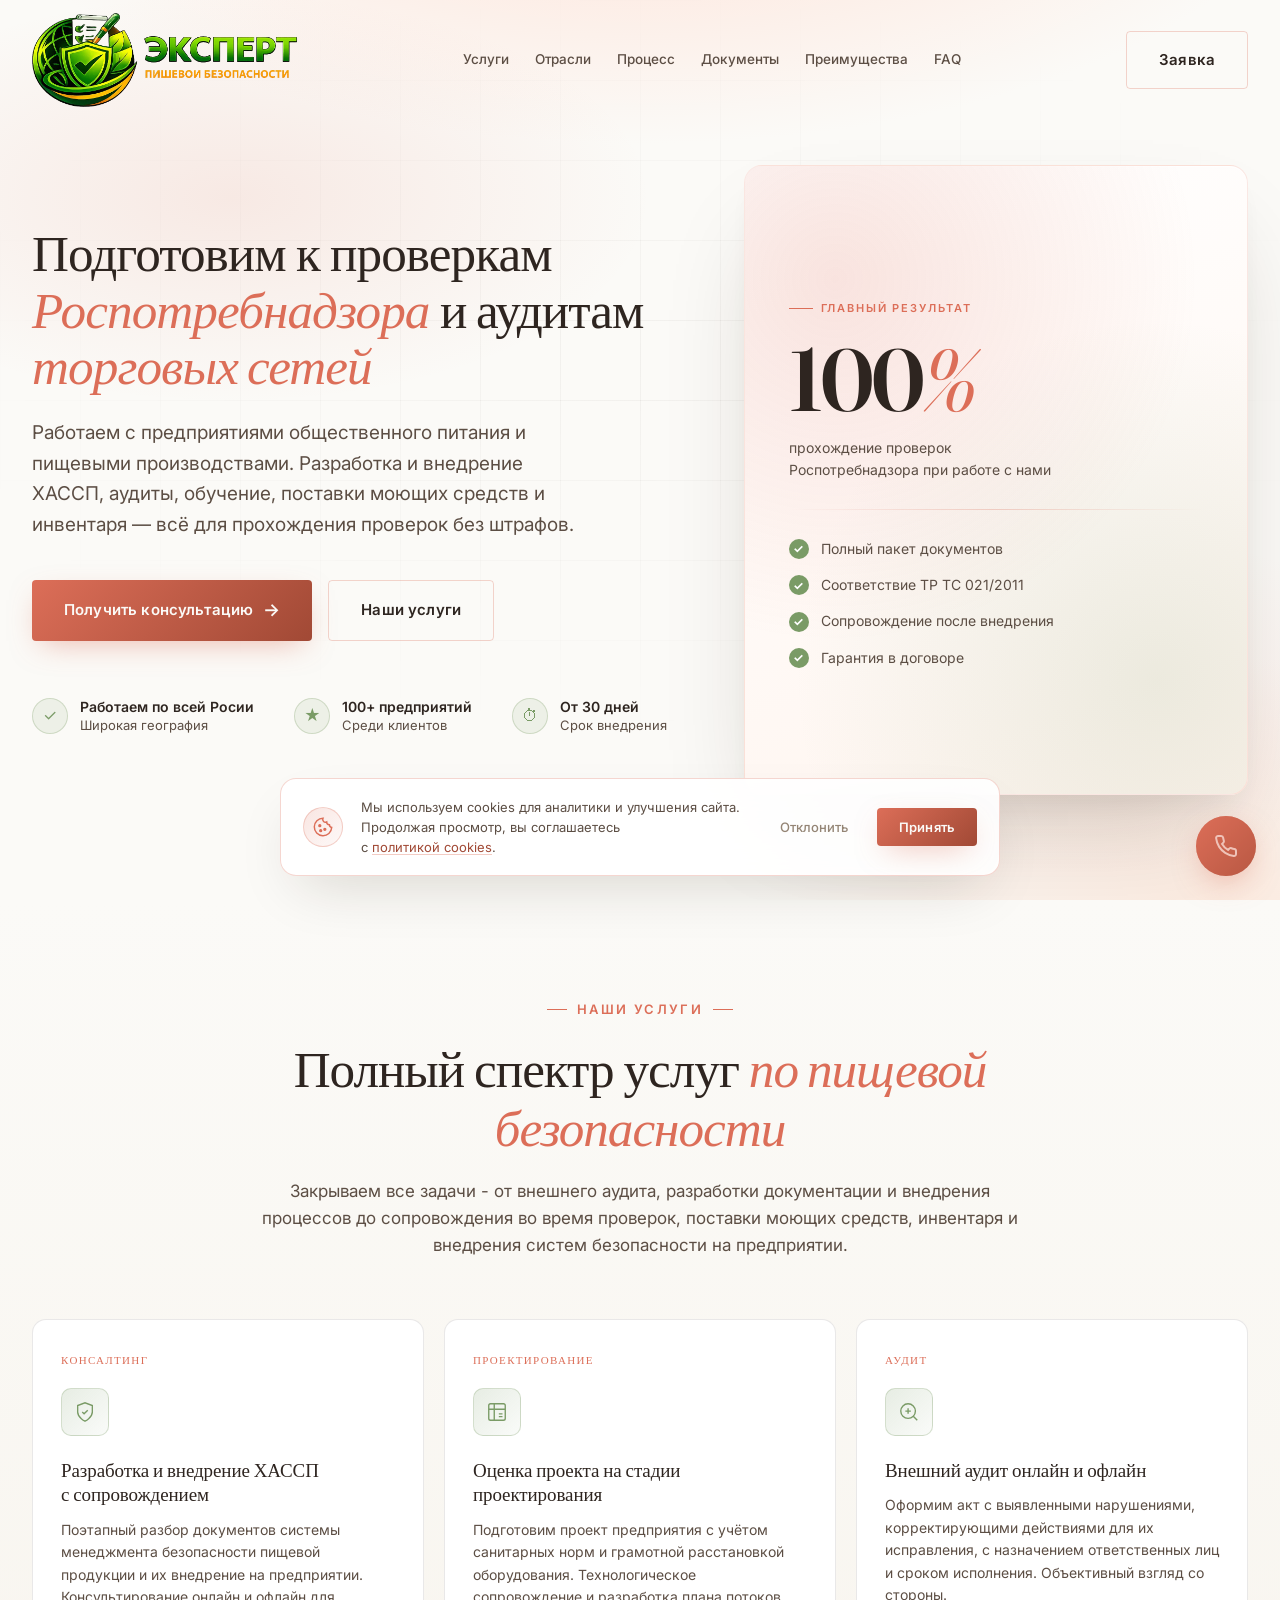
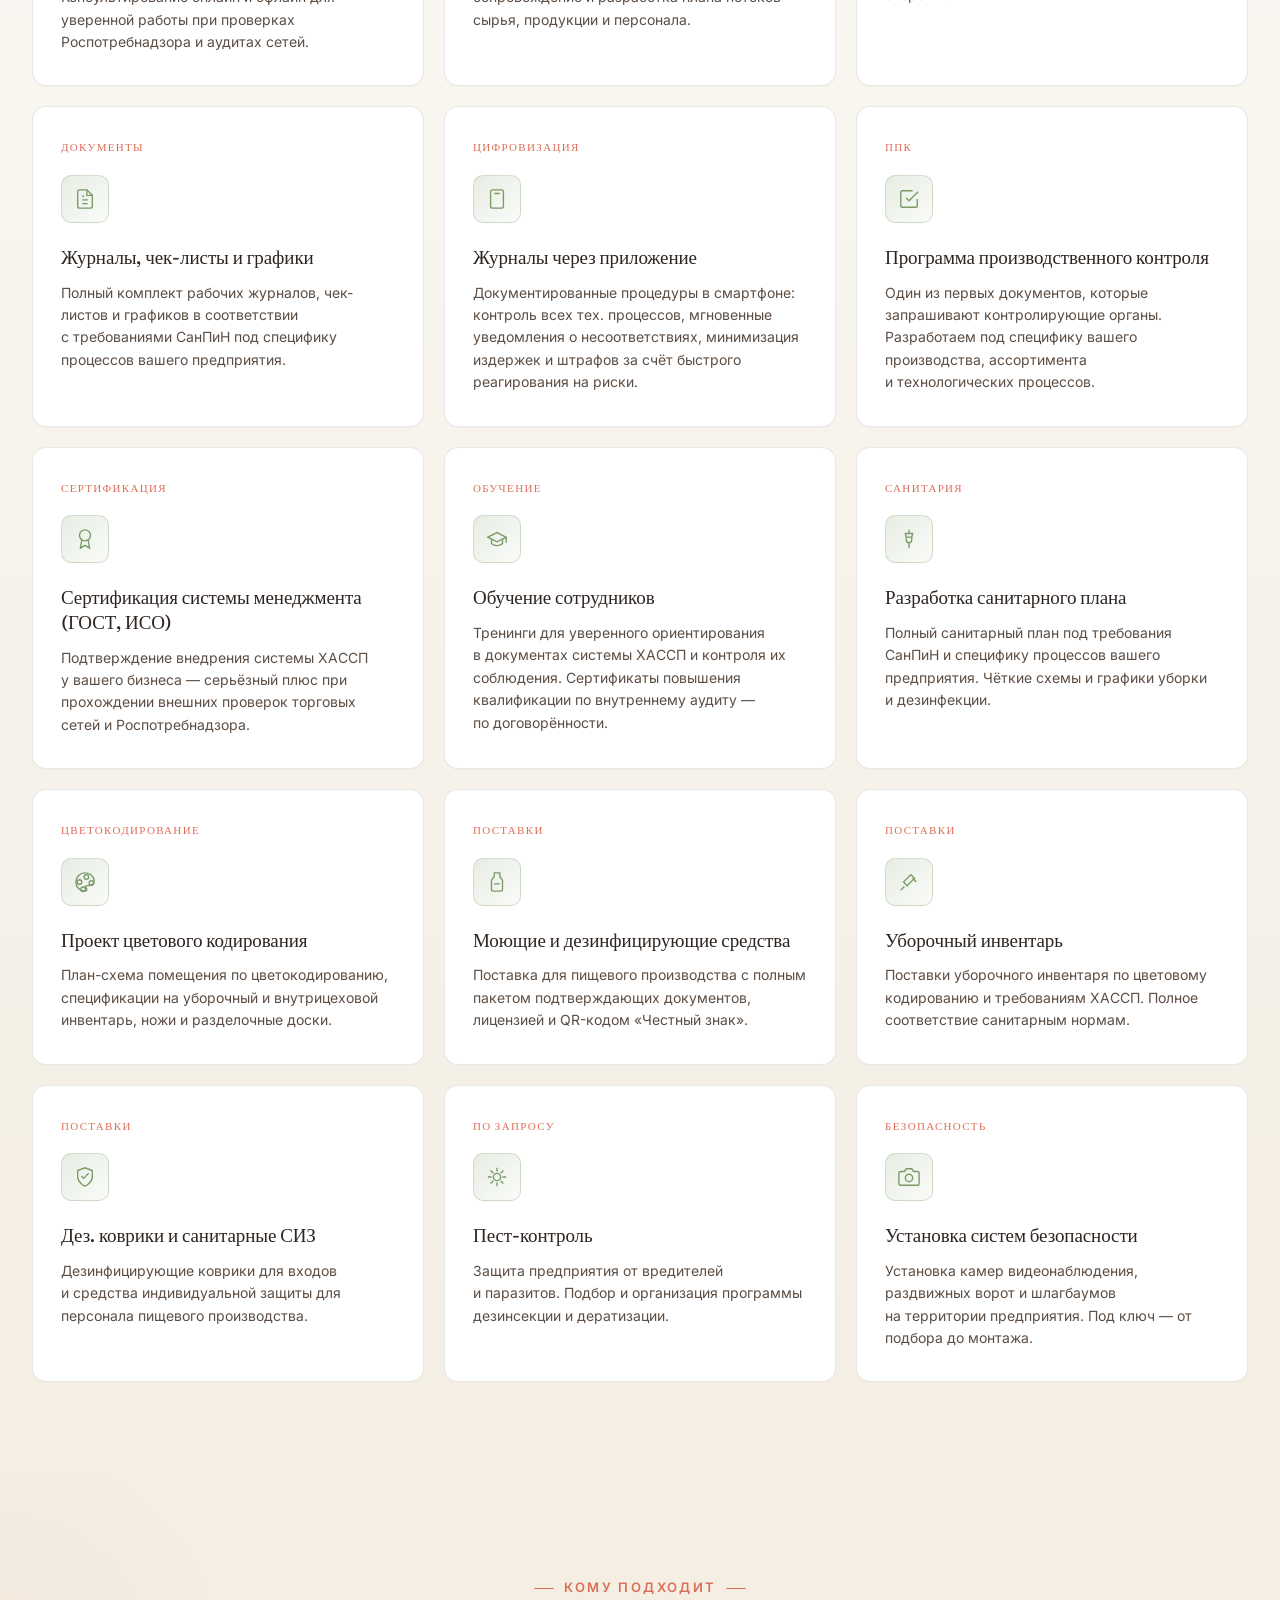
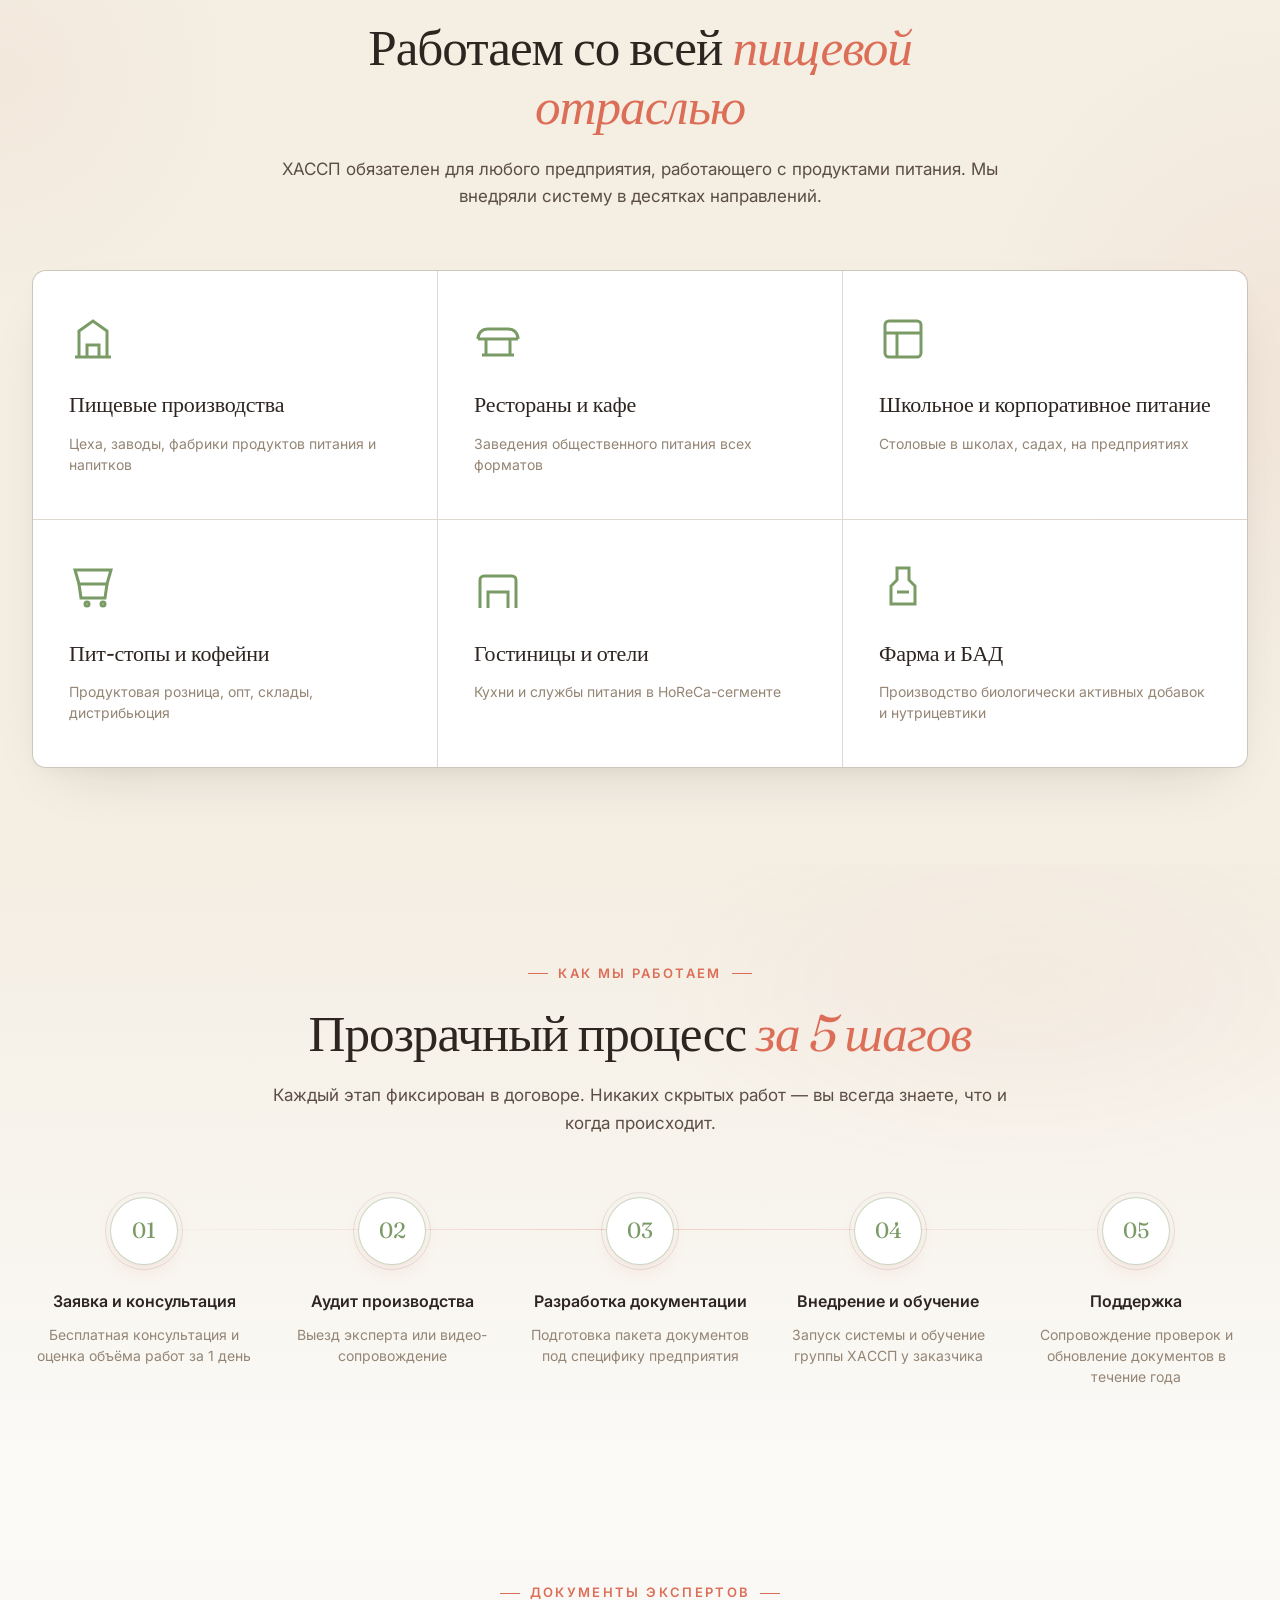
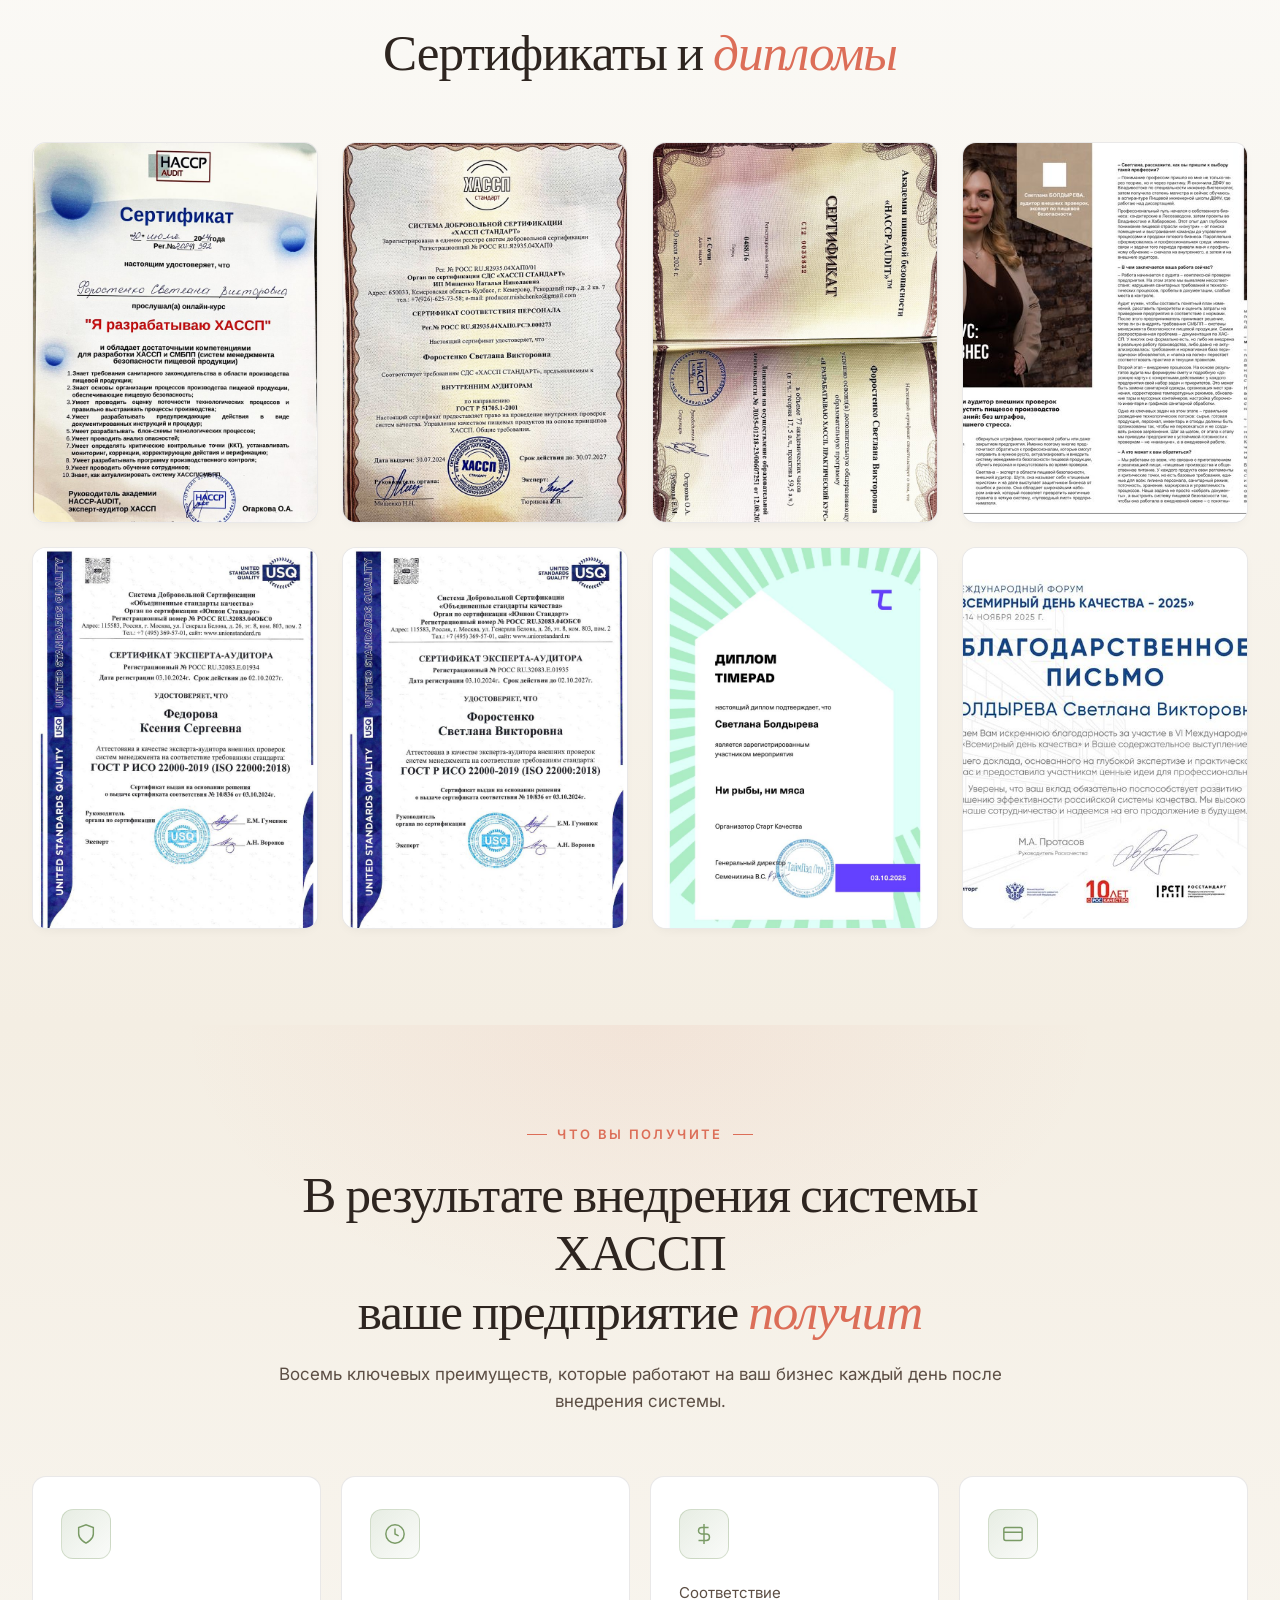
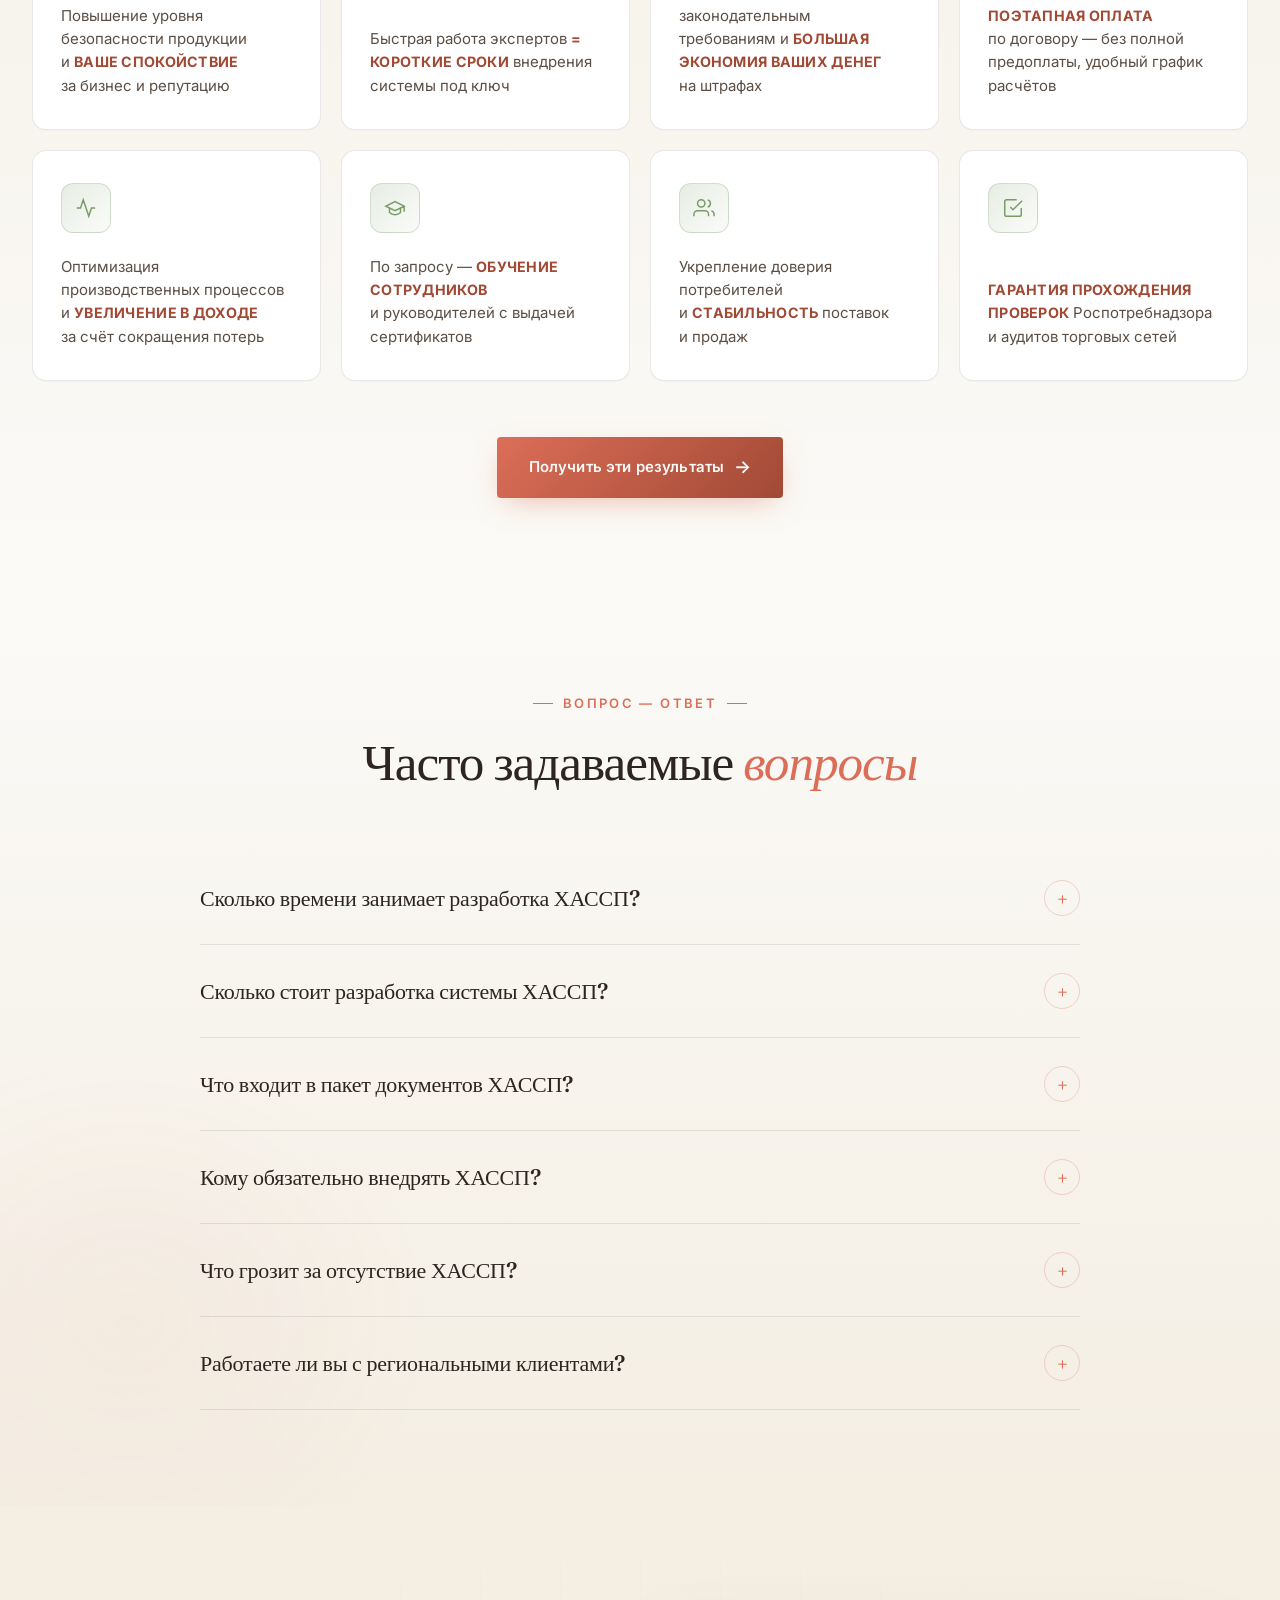
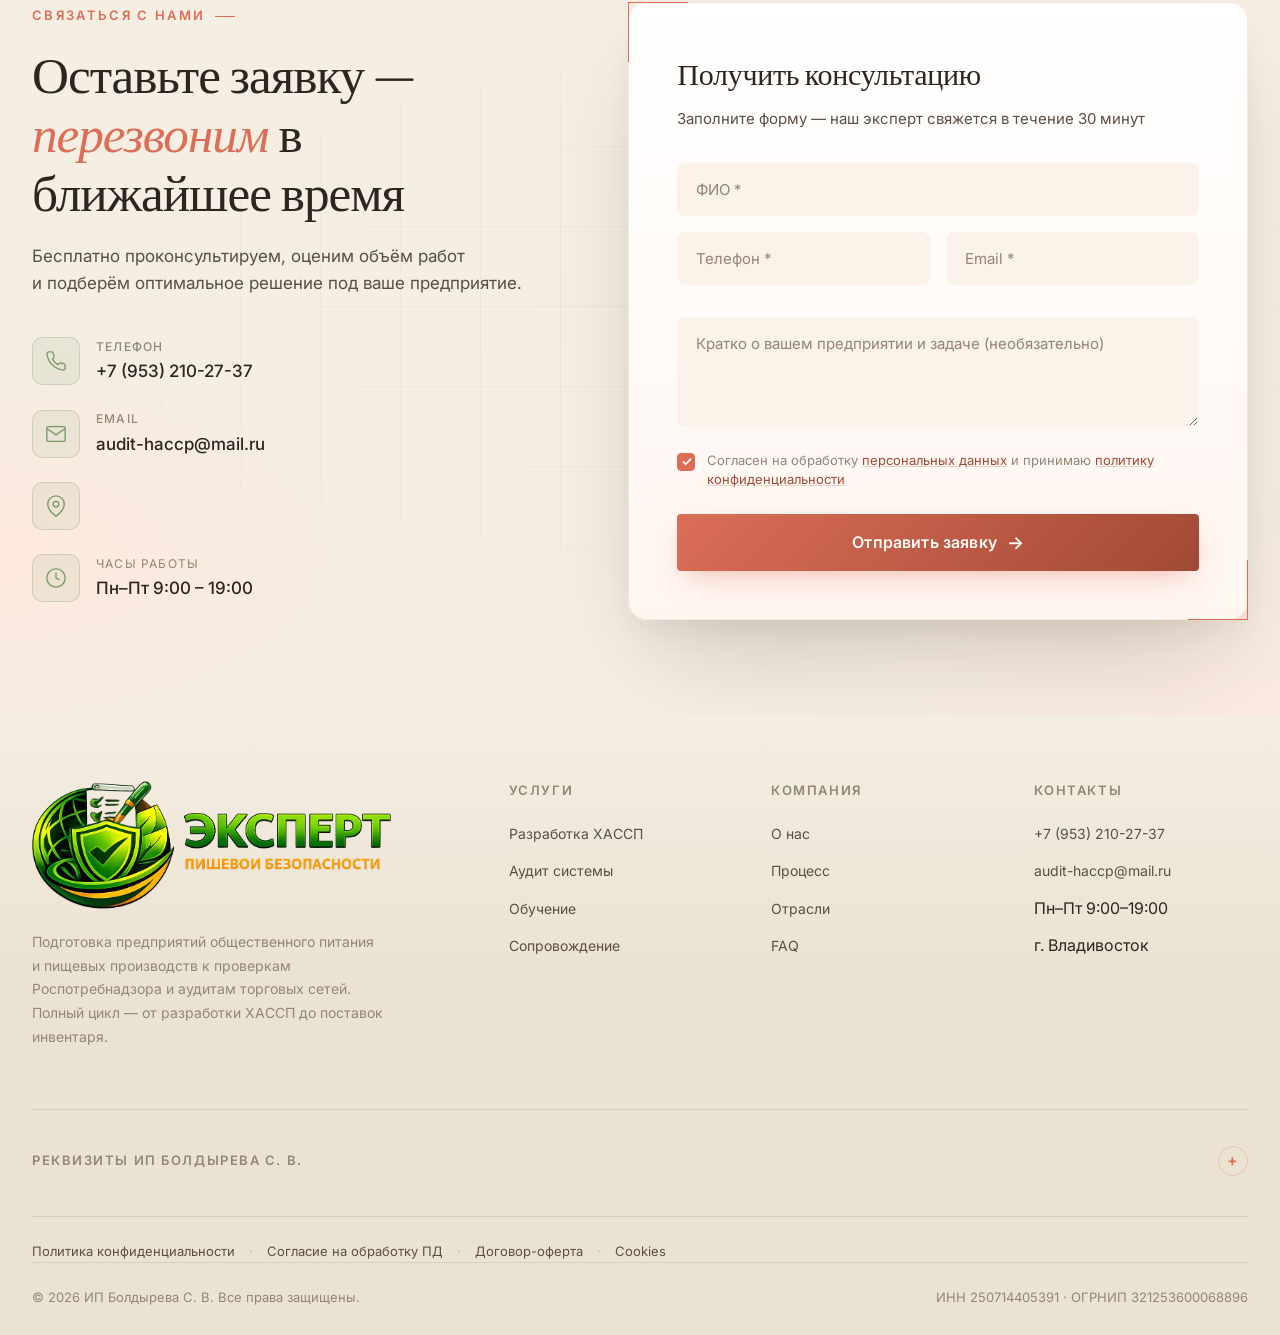
==== commit a6345072: "Deleted address" ====
--- a/index.html
+++ b/index.html
@@ -2754,10 +2754,6 @@
           <div class="contact-item">
             <div class="contact-icon">
               <svg viewBox="0 0 24 24" fill="none" stroke="currentColor"><path d="M21 10c0 7-9 13-9 13s-9-6-9-13a9 9 0 0 1 18 0z"/><circle cx="12" cy="10" r="3"/></svg>
-            </div>
-            <div>
-              <div class="contact-label">Офис</div>
-              <div class="contact-value">г. Владивосток, ул. Невельского, 5</div>
             </div>
           </div>
           <div class="contact-item">
@@ -2884,10 +2880,6 @@
           <div class="footer-req-value">321253600068896</div>
         </div>
         <div>
-          <div class="footer-req-label">Юридический адрес</div>
-          <div class="footer-req-value">690013, Россия, Приморский край,<br>г. Владивосток, ул. Невельского, д. 5, кв. 92</div>
-        </div>
-        <div>
           <div class="footer-req-label">Расчётный счёт</div>
           <div class="footer-req-value">40802810150000403967</div>
         </div>
@@ -3414,7 +3406,6 @@
   },
   "address": {
     "@type": "PostalAddress",
-    "streetAddress": "ул. Невельского, 5",
     "addressLocality": "Владивосток",
     "addressRegion": "Приморский край",
     "postalCode": "690013",
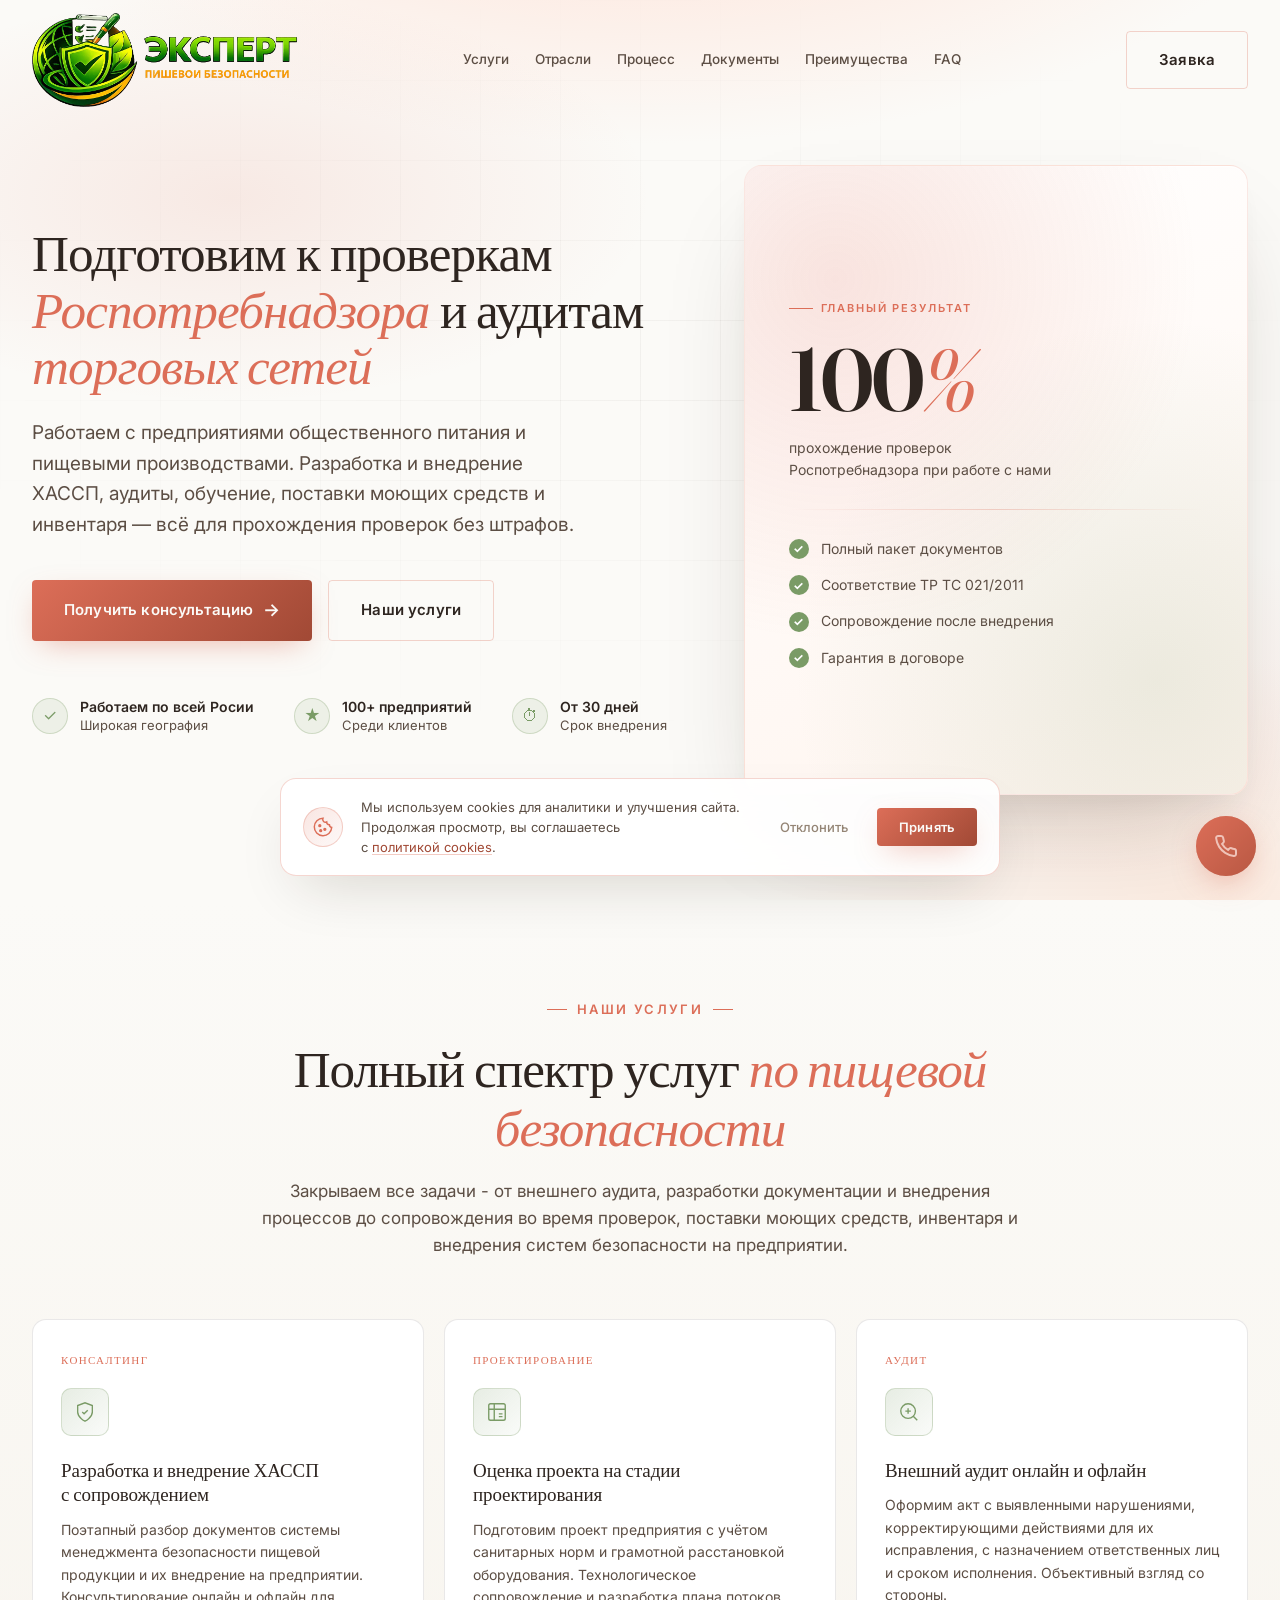
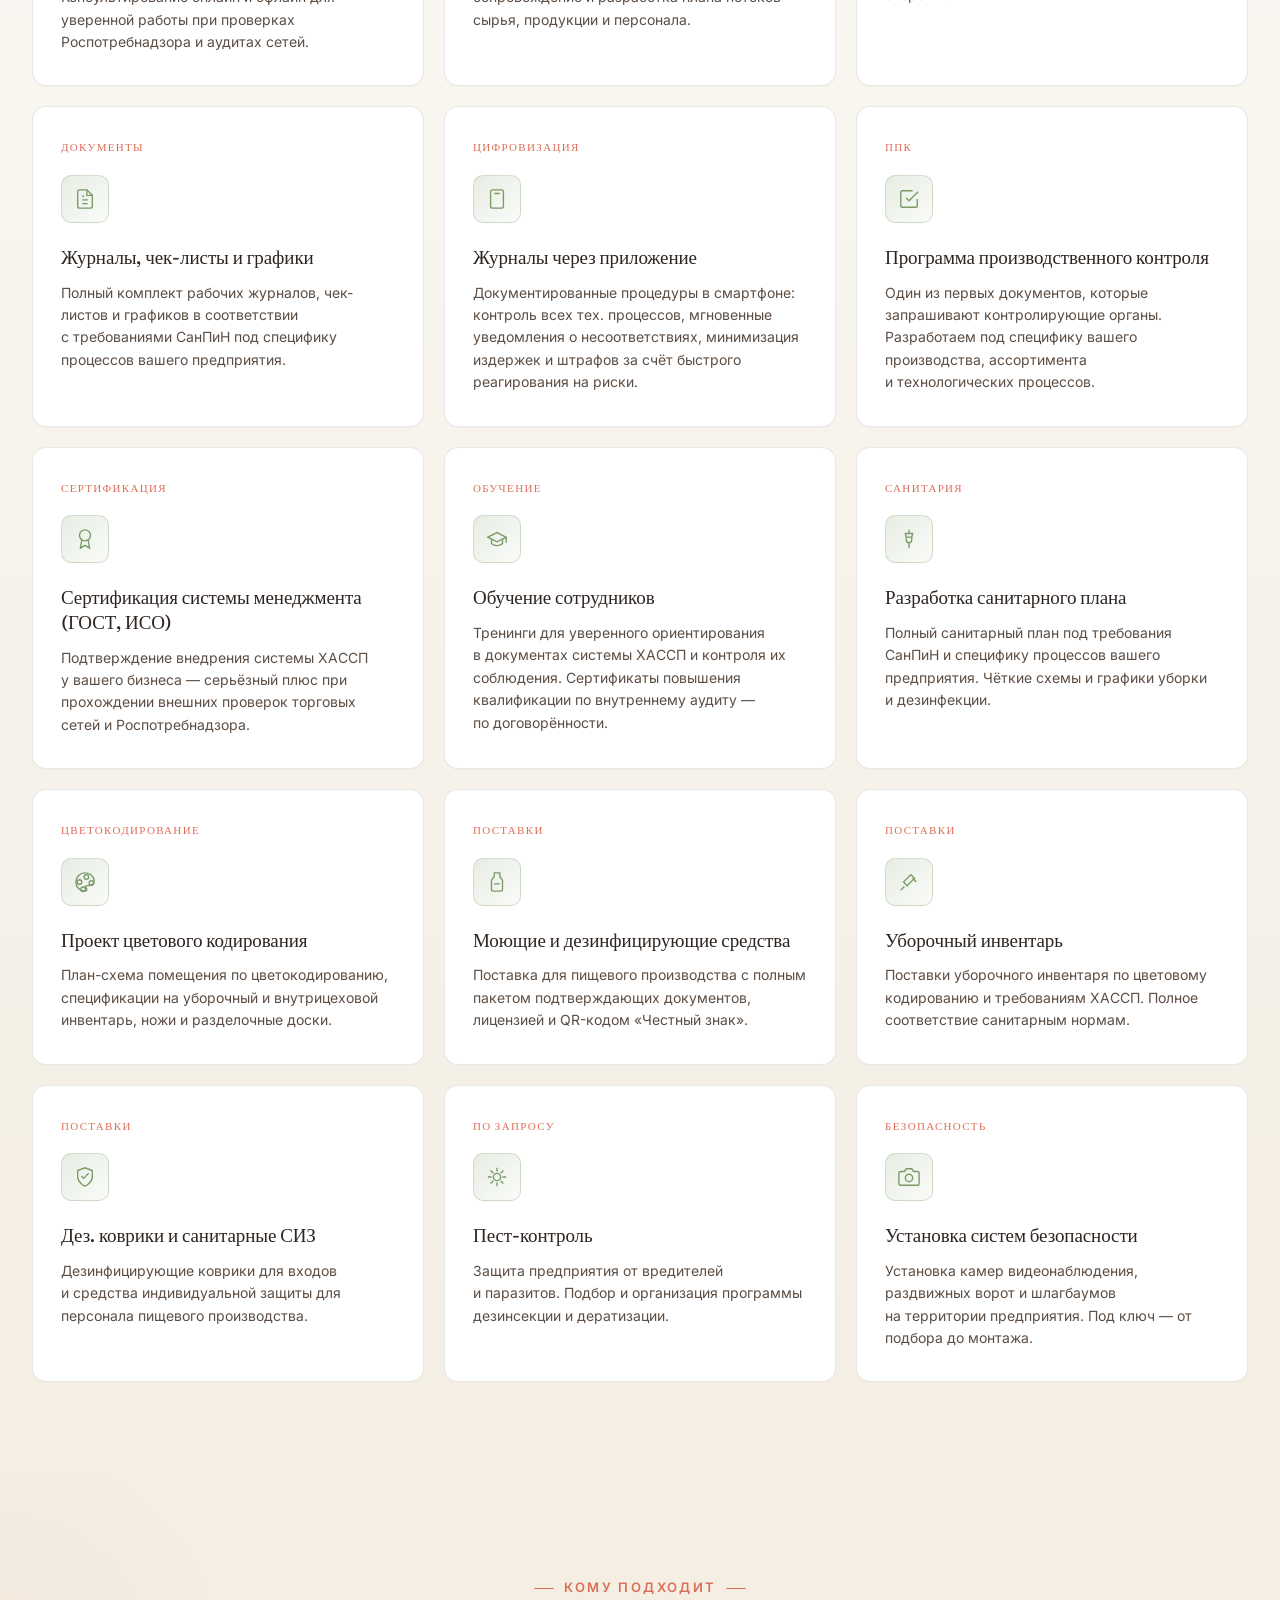
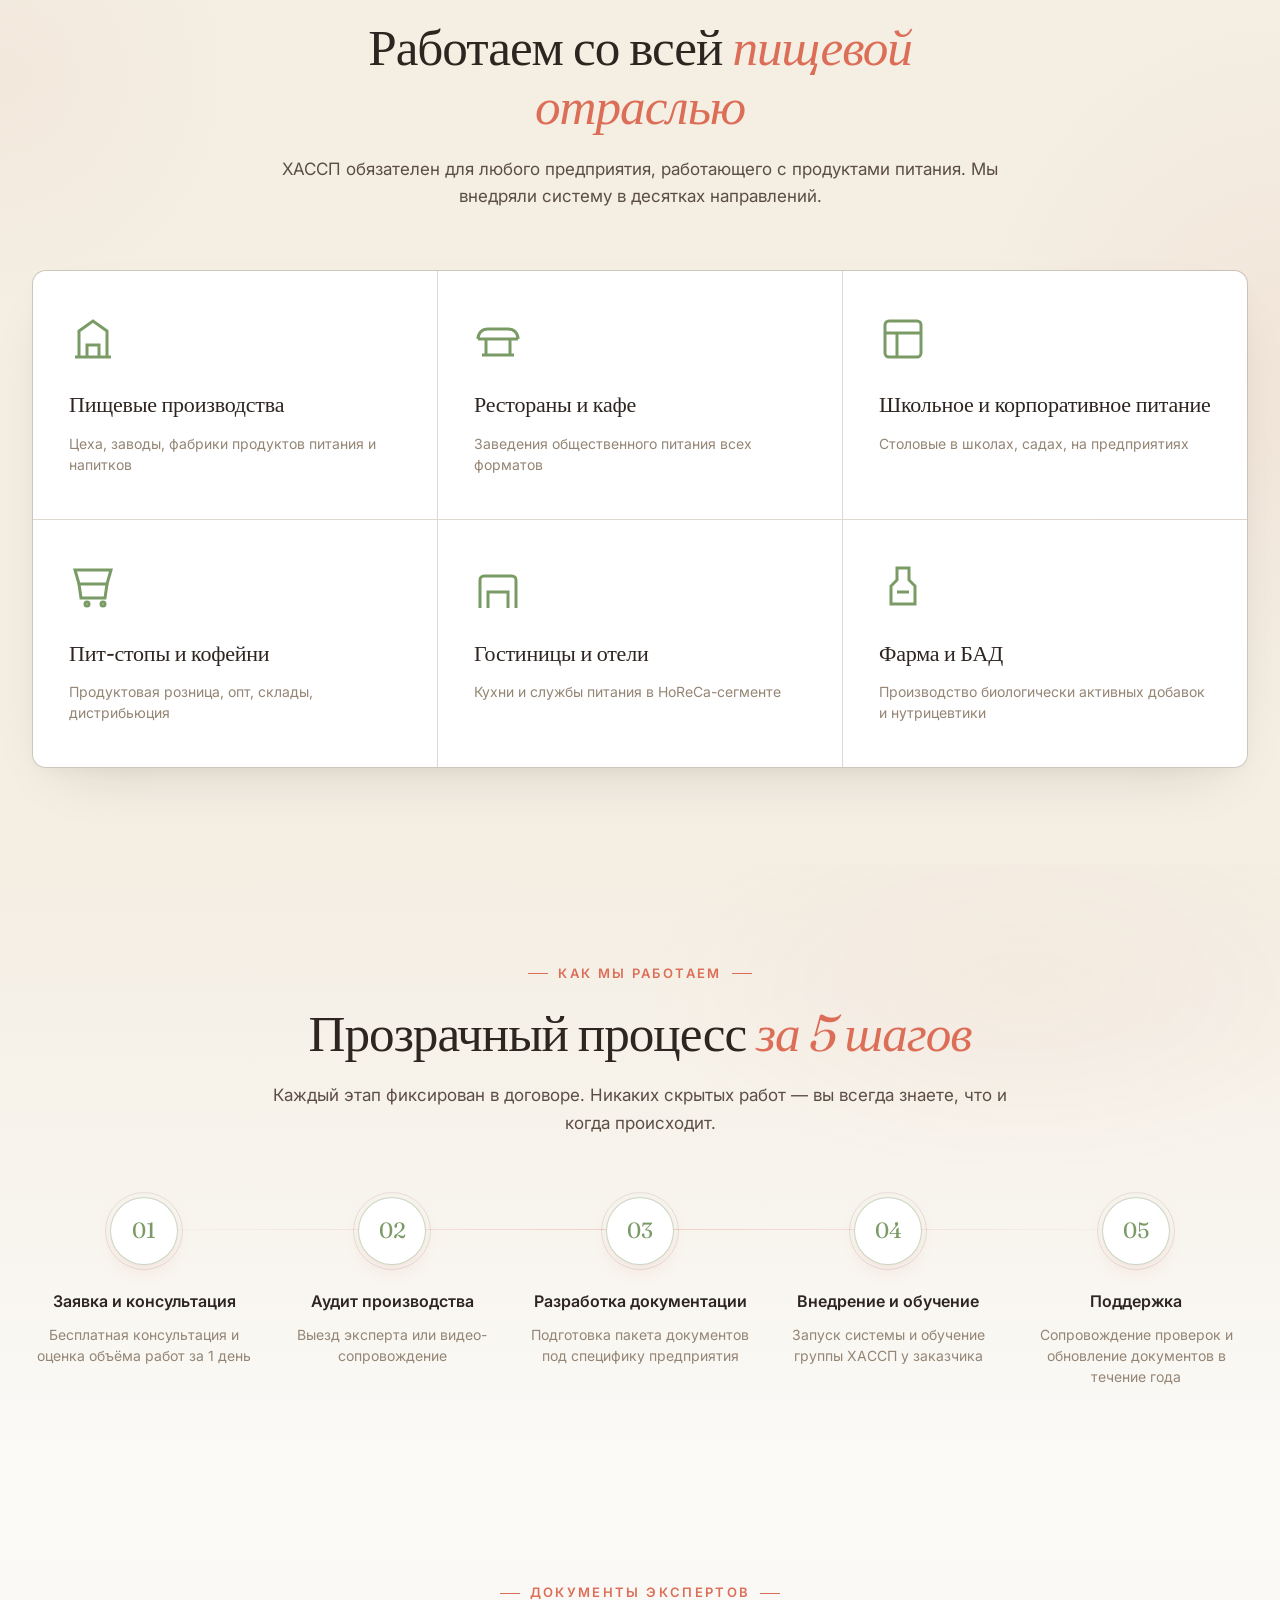
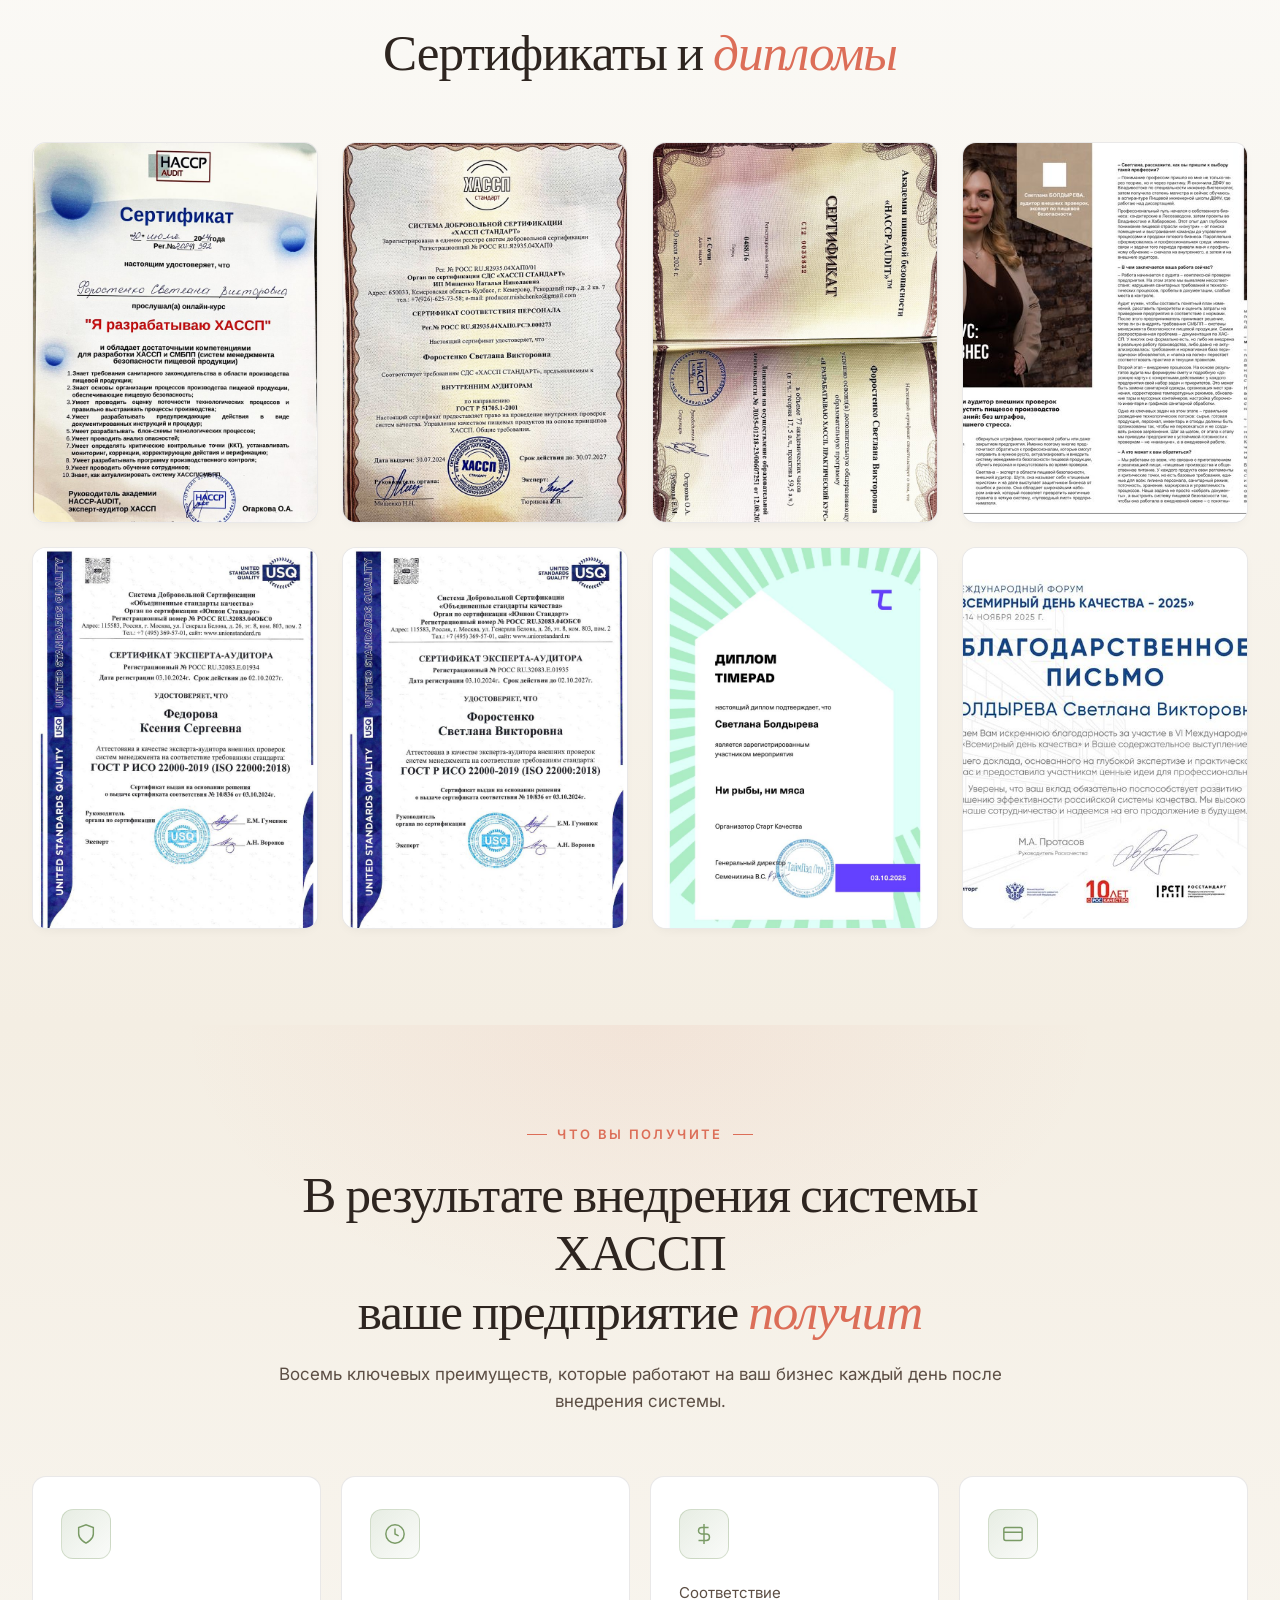
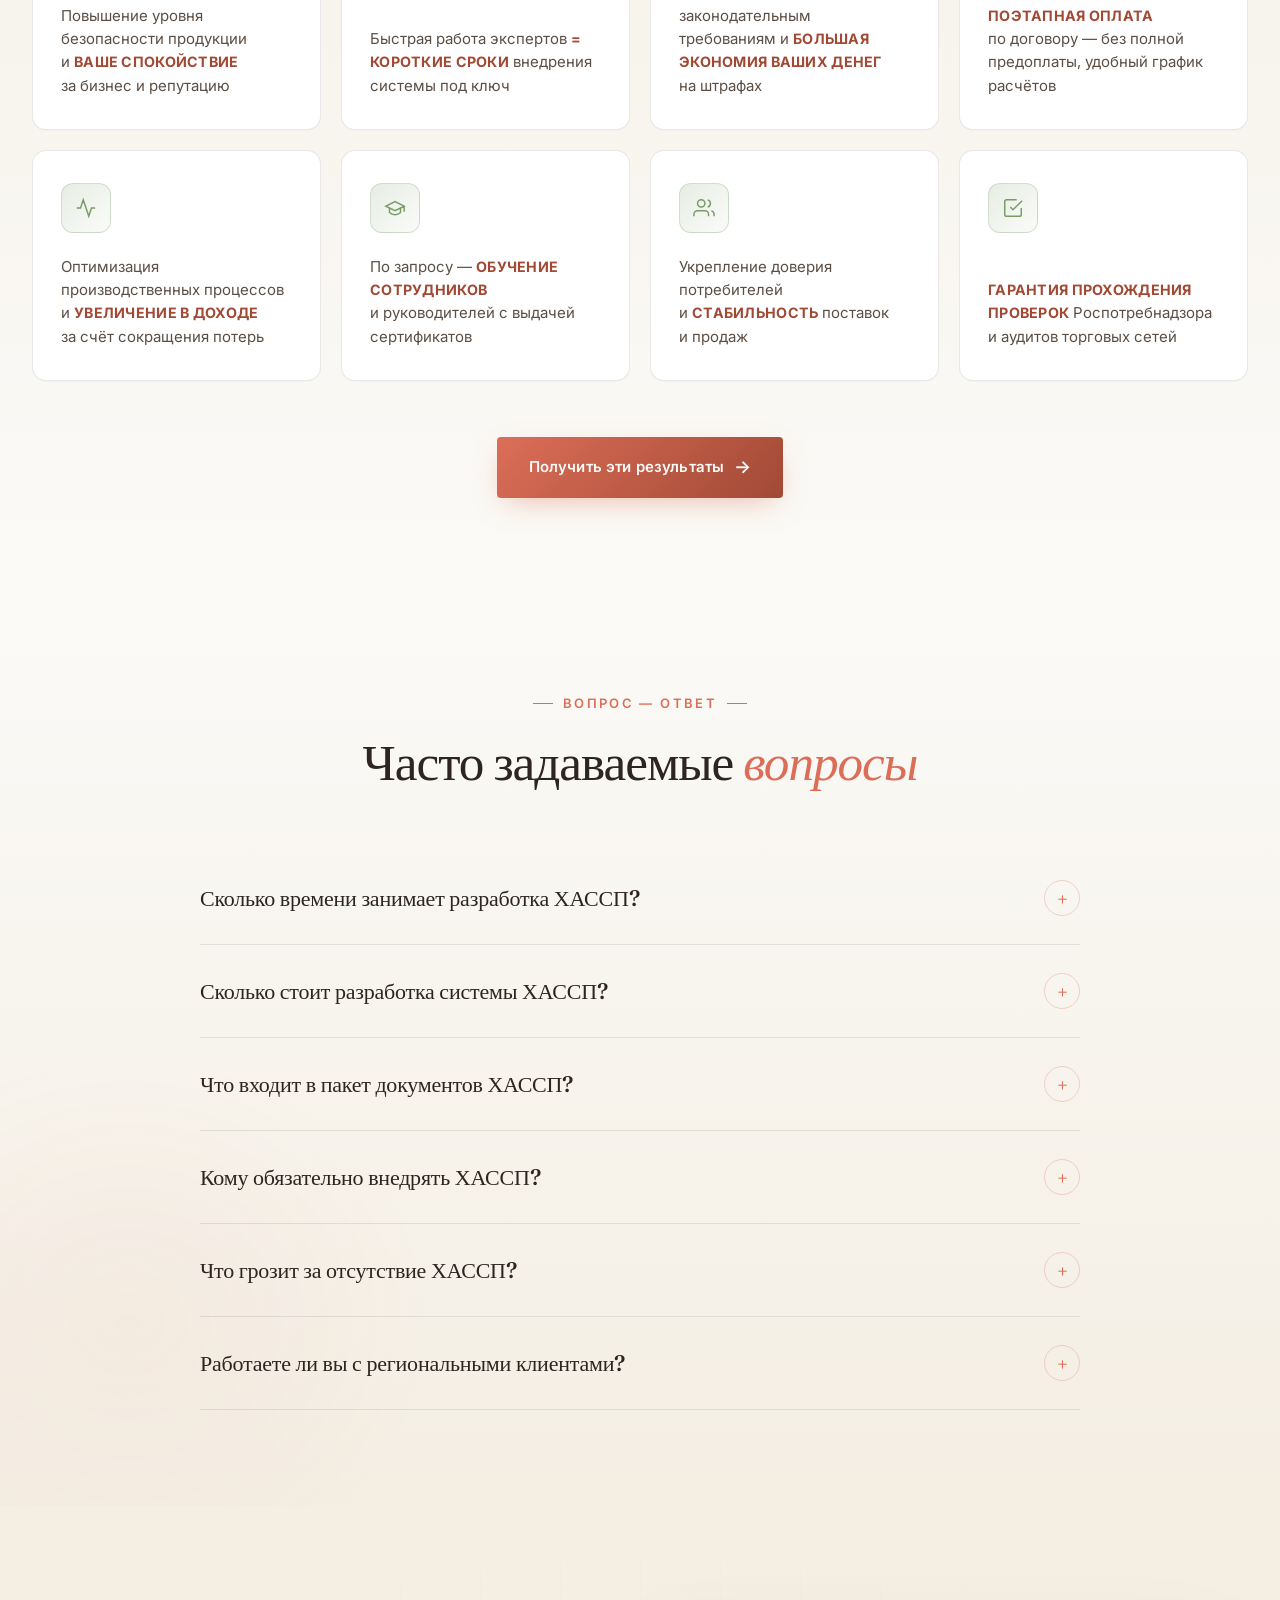
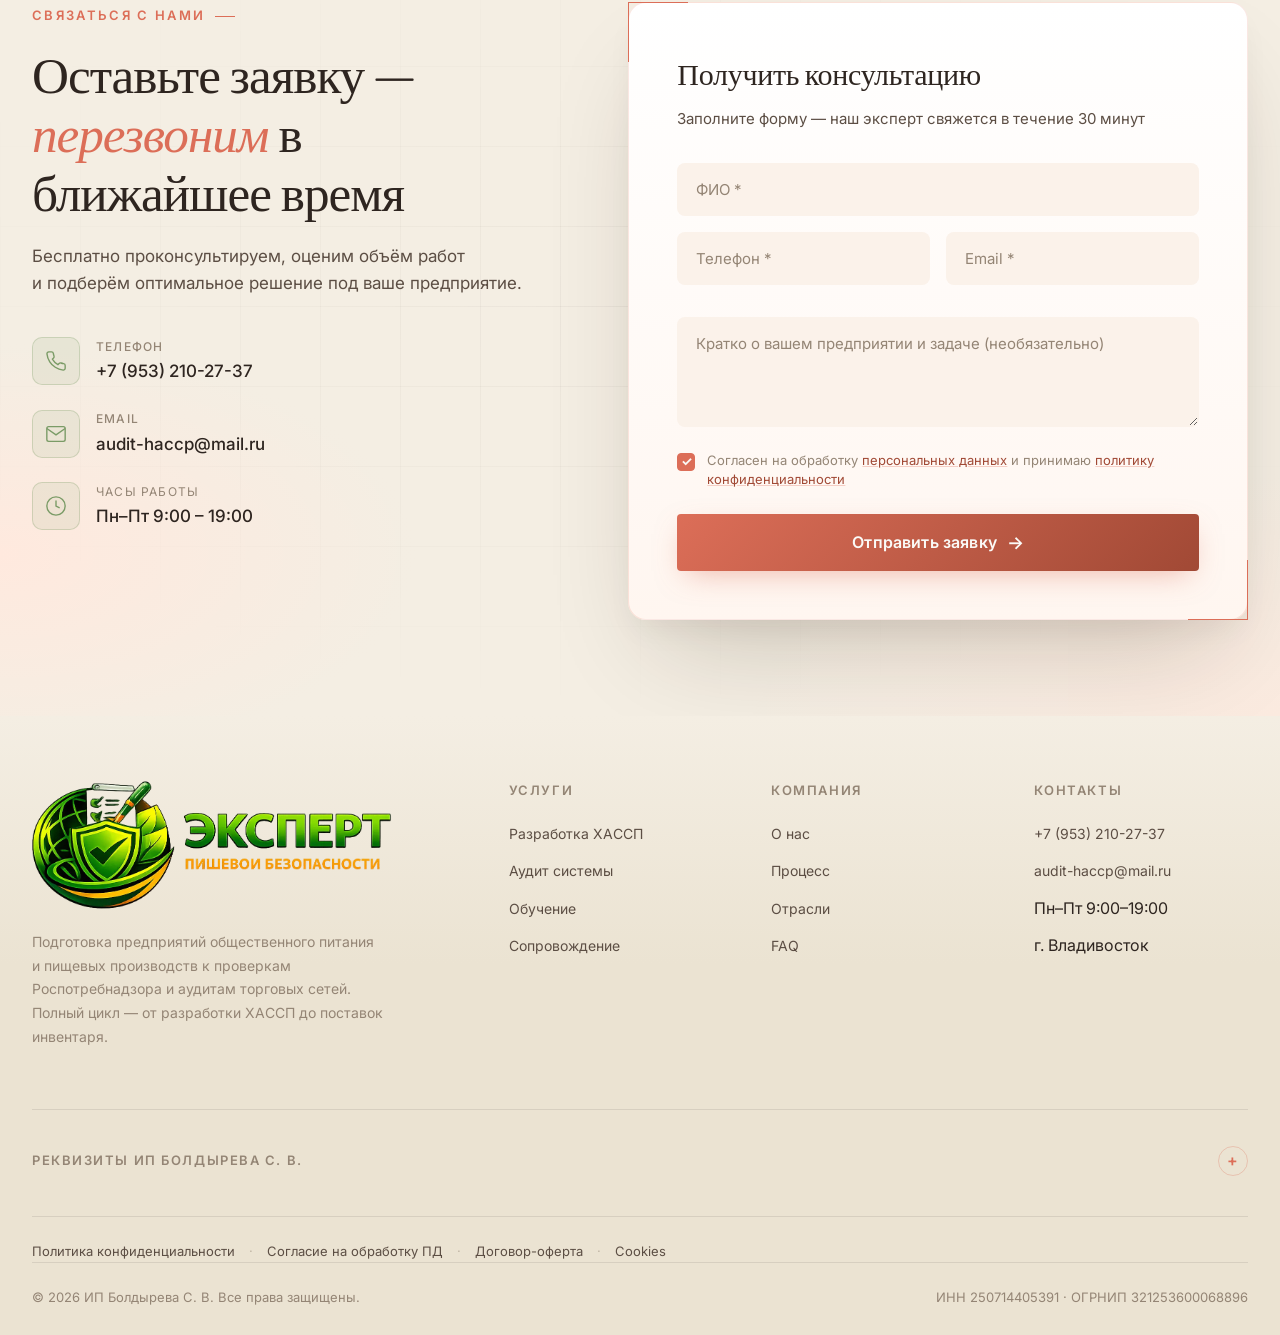
==== commit ffe20685: "Deleted address icon" ====
--- a/index.html
+++ b/index.html
@@ -2751,11 +2751,6 @@
               <div class="contact-value">audit-haccp@mail.ru</div>
             </div>
           </a>
-          <div class="contact-item">
-            <div class="contact-icon">
-              <svg viewBox="0 0 24 24" fill="none" stroke="currentColor"><path d="M21 10c0 7-9 13-9 13s-9-6-9-13a9 9 0 0 1 18 0z"/><circle cx="12" cy="10" r="3"/></svg>
-            </div>
-          </div>
           <div class="contact-item">
             <div class="contact-icon">
               <svg viewBox="0 0 24 24" fill="none" stroke="currentColor"><circle cx="12" cy="12" r="10"/><polyline points="12 6 12 12 16 14"/></svg>
